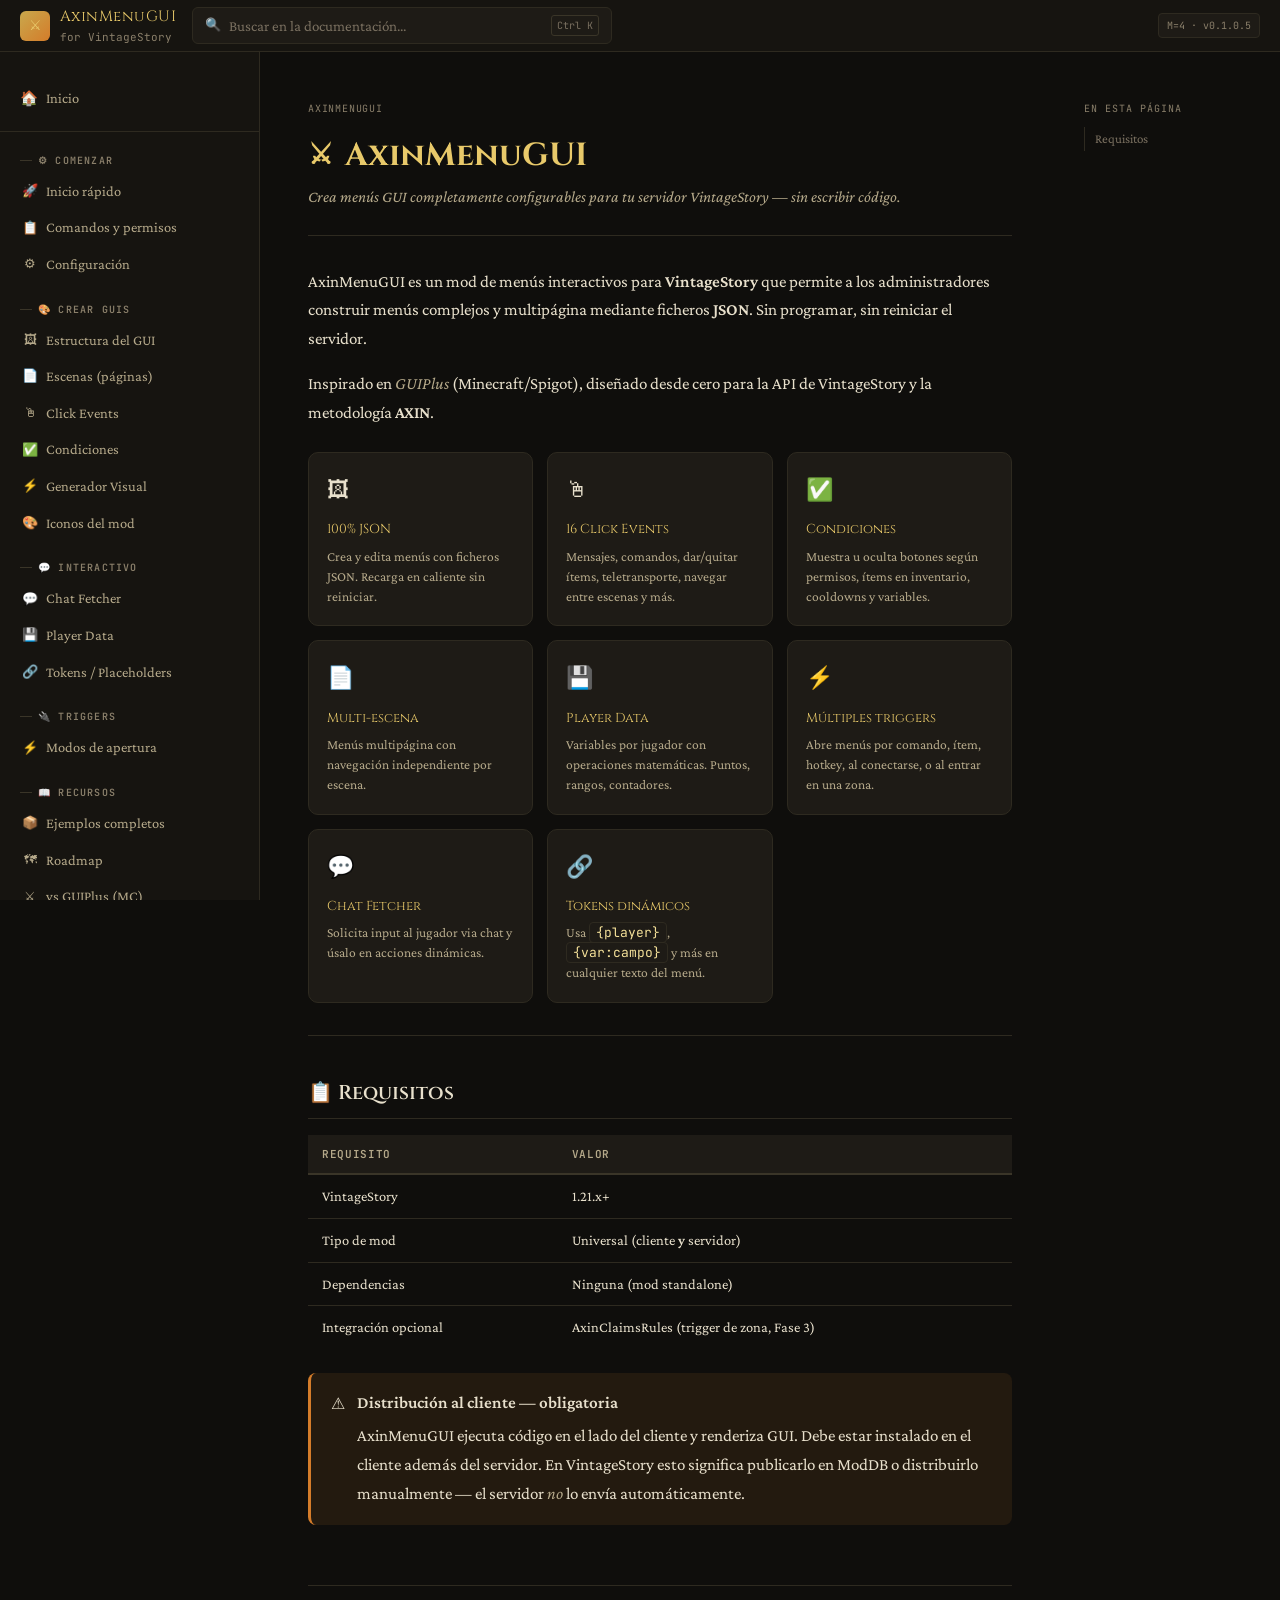
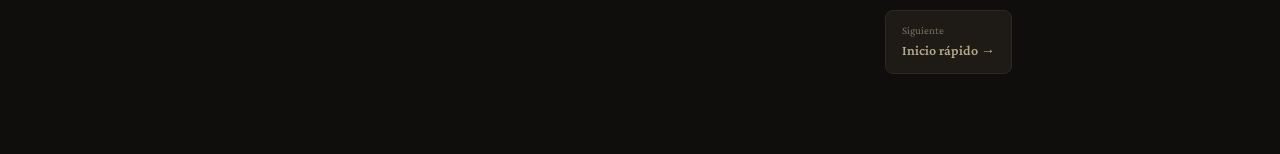
==== index.html @ e6aa51fb "subsanacion web" ====
<!DOCTYPE html>
<html lang="es">
<head>
<meta charset="UTF-8">
<meta name="viewport" content="width=device-width, initial-scale=1.0">
<title>AxinMenuGUI — Documentación v0.2.0</title>
<style>
@import url('https://fonts.googleapis.com/css2?family=JetBrains+Mono:wght@400;600&family=Cinzel:wght@600;700&family=Crimson+Pro:ital,wght@0,300;0,400;0,600;1,300;1,400&display=swap');

:root {
  --bg:        #0f0e0c;
  --bg2:       #161410;
  --bg3:       #1e1b16;
  --bg4:       #252118;
  --border:    #2e2a20;
  --border2:   #3a3528;
  --gold:      #c9a84c;
  --gold2:     #e8c96a;
  --gold3:     #f5e199;
  --amber:     #d47c2a;
  --stone:     #8a7f6a;
  --stone2:    #b5a98a;
  --text:      #e8e0cc;
  --text2:     #b5a98a;
  --text3:     #7a7060;
  --green:     #6aab6a;
  --red:       #c96a6a;
  --blue:      #6a9ec9;
  --purple:    #9a6ac9;
  --sidebar-w: 260px;
  --toc-w:     220px;
  --header-h:  52px;
}

*, *::before, *::after { box-sizing: border-box; margin: 0; padding: 0; }

html { scroll-behavior: smooth; }

body {
  font-family: 'Crimson Pro', Georgia, serif;
  font-size: 17px;
  line-height: 1.7;
  background: var(--bg);
  color: var(--text);
  display: flex;
  flex-direction: column;
  min-height: 100vh;
}

/* ═══════════════════════ HEADER ═══════════════════════ */
#header {
  position: fixed; top: 0; left: 0; right: 0; height: var(--header-h);
  background: var(--bg2);
  border-bottom: 1px solid var(--border);
  display: flex; align-items: center; gap: 16px;
  padding: 0 20px;
  z-index: 100;
}
.logo {
  display: flex; align-items: center; gap: 10px;
  text-decoration: none;
  flex-shrink: 0;
}
.logo-icon {
  width: 30px; height: 30px;
  background: linear-gradient(135deg, var(--gold), var(--amber));
  border-radius: 6px;
  display: flex; align-items: center; justify-content: center;
  font-size: 14px;
}
.logo-text {
  font-family: 'Cinzel', serif;
  font-size: 15px;
  color: var(--gold2);
  letter-spacing: 0.03em;
}
.logo-sub {
  font-size: 11px;
  color: var(--stone);
  font-family: 'JetBrains Mono', monospace;
  margin-top: -2px;
}
.header-search {
  flex: 1; max-width: 420px;
  display: flex; align-items: center; gap: 8px;
  background: var(--bg3);
  border: 1px solid var(--border);
  border-radius: 6px;
  padding: 6px 12px;
  cursor: text;
}
.header-search input {
  background: none; border: none; outline: none;
  color: var(--text2); font-family: 'Crimson Pro', serif; font-size: 15px;
  width: 100%;
}
.header-search input::placeholder { color: var(--text3); }
.search-hint {
  font-family: 'JetBrains Mono', monospace;
  font-size: 10px; color: var(--text3);
  border: 1px solid var(--border2);
  border-radius: 3px; padding: 1px 5px;
  flex-shrink: 0;
}
.header-badge {
  margin-left: auto;
  font-family: 'JetBrains Mono', monospace;
  font-size: 10px; color: var(--stone);
  background: var(--bg3);
  border: 1px solid var(--border);
  border-radius: 4px; padding: 3px 8px;
  flex-shrink: 0;
}

/* ═══════════════════════ LAYOUT ═══════════════════════ */
#layout {
  display: flex;
  margin-top: var(--header-h);
  min-height: calc(100vh - var(--header-h));
}

/* ═══════════════════════ SIDEBAR ═══════════════════════ */
#sidebar {
  width: var(--sidebar-w);
  flex-shrink: 0;
  position: fixed;
  top: var(--header-h); bottom: 0; left: 0;
  overflow-y: auto;
  background: var(--bg2);
  border-right: 1px solid var(--border);
  padding: 20px 0 40px;
  scrollbar-width: thin;
  scrollbar-color: var(--border2) transparent;
}
#sidebar::-webkit-scrollbar { width: 4px; }
#sidebar::-webkit-scrollbar-thumb { background: var(--border2); border-radius: 2px; }

.nav-section {
  margin-bottom: 6px;
}
.nav-section-title {
  font-family: 'JetBrains Mono', monospace;
  font-size: 10px; font-weight: 600;
  color: var(--stone);
  letter-spacing: 0.12em;
  text-transform: uppercase;
  padding: 12px 20px 4px;
  display: flex; align-items: center; gap: 6px;
}
.nav-section-title::before {
  content: '';
  width: 12px; height: 1px;
  background: var(--border2);
}
.nav-link {
  display: flex; align-items: center; gap: 8px;
  padding: 6px 20px;
  color: var(--text2);
  text-decoration: none;
  font-size: 14.5px;
  border-left: 2px solid transparent;
  transition: all 0.15s;
  cursor: pointer;
}
.nav-link:hover { color: var(--text); background: var(--bg3); }
.nav-link.active {
  color: var(--gold2);
  background: rgba(201,168,76,0.08);
  border-left-color: var(--gold);
}
.nav-link .nav-icon { font-size: 13px; flex-shrink: 0; width: 16px; text-align: center; }
.nav-home {
  padding: 8px 20px 14px;
  border-bottom: 1px solid var(--border);
  margin-bottom: 8px;
}
.nav-home a {
  display: flex; align-items: center; gap: 8px;
  color: var(--text2); text-decoration: none;
  font-size: 14.5px;
  padding: 6px 0;
}
.nav-home a:hover { color: var(--gold2); }

/* ═══════════════════════ CONTENT ═══════════════════════ */
#content-wrap {
  margin-left: var(--sidebar-w);
  flex: 1;
  display: flex;
  justify-content: center;
}
#content {
  flex: 1;
  max-width: 820px;
  padding: 48px 48px 80px;
  min-width: 0;
}

/* ── Modo generador: header y TOC ocultos, iframe ocupa todo ── */
body.gen-mode #header { display: none; }
body.gen-mode #toc    { display: none; }
body.gen-mode #layout { margin-top: 0; min-height: 100vh; }
body.gen-mode #sidebar { top: 0; }
body.gen-mode #content-wrap { align-items: stretch; }
body.gen-mode #content { max-width: 100%; padding: 0; display: flex; flex-direction: column; }
body.gen-mode #page-generator { flex: 1; display: flex !important; flex-direction: column; }
body.gen-mode #gen-frame { flex: 1; width: 100%; border: none; display: block; }

/* ═══════════════════════ TOC (right) ═══════════════════════ */
#toc {
  width: var(--toc-w);
  flex-shrink: 0;
  position: sticky;
  top: calc(var(--header-h) + 24px);
  align-self: flex-start;
  padding: 0 0 0 24px;
  margin-top: 48px;
}
.toc-title {
  font-family: 'JetBrains Mono', monospace;
  font-size: 10px; color: var(--stone);
  letter-spacing: 0.1em; text-transform: uppercase;
  margin-bottom: 10px;
}
.toc-item {
  display: block;
  font-size: 13px; color: var(--text3);
  text-decoration: none;
  padding: 3px 0 3px 10px;
  border-left: 1px solid var(--border);
  transition: all 0.15s;
  line-height: 1.4;
}
.toc-item:hover { color: var(--gold2); border-left-color: var(--gold); }
.toc-item.active { color: var(--gold2); border-left-color: var(--gold); }

/* ═══════════════════════ PAGES ═══════════════════════ */
.page { display: none; }
.page.active { display: block; }

/* ═══════════════════════ PAGE ELEMENTS ═══════════════════════ */
.breadcrumb {
  font-family: 'JetBrains Mono', monospace;
  font-size: 10px; color: var(--stone);
  letter-spacing: 0.08em; text-transform: uppercase;
  margin-bottom: 20px;
  display: flex; align-items: center; gap: 6px;
}
.breadcrumb .sep { color: var(--border2); }

h1 {
  font-family: 'Cinzel', serif;
  font-size: 32px; font-weight: 700;
  color: var(--gold2);
  line-height: 1.2;
  margin-bottom: 8px;
  display: flex; align-items: center; gap: 12px;
}
h1 .h1-icon { font-size: 28px; }
.page-subtitle {
  font-style: italic;
  color: var(--stone2);
  font-size: 16px;
  margin-bottom: 32px;
  padding-bottom: 24px;
  border-bottom: 1px solid var(--border);
}

h2 {
  font-family: 'Cinzel', serif;
  font-size: 20px; font-weight: 600;
  color: var(--text);
  margin: 40px 0 16px;
  padding-bottom: 8px;
  border-bottom: 1px solid var(--border);
  display: flex; align-items: center; gap: 8px;
}
h3 {
  font-family: 'Crimson Pro', serif;
  font-size: 17px; font-weight: 600;
  color: var(--text);
  margin: 28px 0 12px;
}
h4 {
  font-family: 'JetBrains Mono', monospace;
  font-size: 13px; font-weight: 600;
  color: var(--gold);
  margin: 20px 0 8px;
  letter-spacing: 0.04em;
}

p { margin-bottom: 16px; color: var(--text); }
p:last-child { margin-bottom: 0; }

a { color: var(--gold2); text-decoration: none; }
a:hover { text-decoration: underline; }

ul, ol { margin: 0 0 16px 20px; }
li { margin-bottom: 4px; }

strong { color: var(--text); font-weight: 600; }
em { color: var(--stone2); }

code {
  font-family: 'JetBrains Mono', monospace;
  font-size: 13px;
  background: var(--bg3);
  border: 1px solid var(--border);
  border-radius: 4px;
  padding: 1px 6px;
  color: var(--gold3);
}

pre {
  background: var(--bg3);
  border: 1px solid var(--border);
  border-radius: 8px;
  padding: 20px;
  overflow-x: auto;
  margin: 16px 0 24px;
  position: relative;
}
pre code {
  background: none; border: none; padding: 0;
  font-size: 13px; color: var(--text2);
  line-height: 1.6;
}
.pre-label {
  position: absolute; top: 8px; right: 12px;
  font-family: 'JetBrains Mono', monospace;
  font-size: 10px; color: var(--text3);
  letter-spacing: 0.08em;
}

/* Syntax highlight classes */
.kw  { color: #c97adb; }
.str { color: #7ac99a; }
.num { color: #c9a84c; }
.cmt { color: var(--stone); font-style: italic; }
.key { color: #7ab5c9; }
.val { color: #c9a06a; }
.fn  { color: #c9c97a; }

/* Callouts */
.callout {
  border-radius: 8px;
  padding: 16px 20px;
  margin: 20px 0;
  display: flex; gap: 12px;
  border-left: 3px solid;
}
.callout-icon { flex-shrink: 0; font-size: 16px; margin-top: 1px; }
.callout-body { flex: 1; }
.callout-body p { margin-bottom: 8px; }
.callout-body p:last-child { margin-bottom: 0; }
.callout-body strong { display: block; margin-bottom: 4px; }

.callout.tip    { background: rgba(106,171,106,0.08); border-color: var(--green); }
.callout.warn   { background: rgba(212,124,42,0.1);  border-color: var(--amber); }
.callout.info   { background: rgba(106,158,201,0.08); border-color: var(--blue); }
.callout.danger { background: rgba(201,106,106,0.08); border-color: var(--red); }

/* Tables */
.table-wrap { overflow-x: auto; margin: 16px 0 24px; }
table {
  width: 100%;
  border-collapse: collapse;
  font-size: 14.5px;
}
th {
  background: var(--bg3);
  color: var(--stone2);
  font-family: 'JetBrains Mono', monospace;
  font-size: 11px; font-weight: 600;
  letter-spacing: 0.06em; text-transform: uppercase;
  padding: 10px 14px;
  text-align: left;
  border-bottom: 2px solid var(--border2);
}
td {
  padding: 9px 14px;
  border-bottom: 1px solid var(--border);
  vertical-align: top;
}
tr:last-child td { border-bottom: none; }
tr:hover td { background: rgba(255,255,255,0.02); }
td code { font-size: 12px; }

/* Badges */
.badge {
  display: inline-block;
  font-family: 'JetBrains Mono', monospace;
  font-size: 10px; font-weight: 600;
  padding: 2px 7px; border-radius: 3px;
  letter-spacing: 0.04em;
}
.badge-v1  { background: rgba(106,171,106,0.15); color: var(--green); border: 1px solid rgba(106,171,106,0.3); }
.badge-v2  { background: rgba(106,158,201,0.15); color: var(--blue);  border: 1px solid rgba(106,158,201,0.3); }
.badge-v3  { background: rgba(154,106,201,0.15); color: var(--purple); border: 1px solid rgba(154,106,201,0.3); }
.badge-wip { background: rgba(212,124,42,0.15);  color: var(--amber); border: 1px solid rgba(212,124,42,0.3); }

/* Feature cards grid */
.feat-grid {
  display: grid;
  grid-template-columns: repeat(auto-fill, minmax(220px, 1fr));
  gap: 14px;
  margin: 24px 0;
}
.feat-card {
  background: var(--bg3);
  border: 1px solid var(--border);
  border-radius: 10px;
  padding: 18px;
  transition: border-color 0.2s, transform 0.2s;
}
.feat-card:hover { border-color: var(--gold); transform: translateY(-2px); }
.feat-card-icon { font-size: 22px; margin-bottom: 10px; }
.feat-card-title {
  font-family: 'Cinzel', serif;
  font-size: 13px; color: var(--gold2);
  margin-bottom: 6px;
}
.feat-card-desc { font-size: 13.5px; color: var(--text2); line-height: 1.5; }

/* Divider */
hr { border: none; border-top: 1px solid var(--border); margin: 32px 0; }

/* Phase timeline */
.phase-list { margin: 0; }
.phase-item {
  display: flex; gap: 16px;
  margin-bottom: 12px;
  padding: 14px 16px;
  background: var(--bg3);
  border: 1px solid var(--border);
  border-radius: 8px;
  align-items: flex-start;
}
.phase-num {
  flex-shrink: 0;
  width: 28px; height: 28px;
  background: linear-gradient(135deg, var(--gold), var(--amber));
  border-radius: 50%;
  display: flex; align-items: center; justify-content: center;
  font-family: 'JetBrains Mono', monospace;
  font-size: 11px; font-weight: 600; color: var(--bg);
}
.phase-body { flex: 1; }
.phase-title { font-weight: 600; color: var(--text); margin-bottom: 3px; }
.phase-desc { font-size: 14px; color: var(--text2); }

/* Slot grid visual */
.slot-grid {
  display: inline-grid;
  gap: 3px;
  background: var(--bg4);
  border: 2px solid var(--border2);
  border-radius: 6px;
  padding: 8px;
  margin: 12px 0;
}
.slot {
  width: 36px; height: 36px;
  background: var(--bg3);
  border: 1px solid var(--border2);
  border-radius: 3px;
  display: flex; align-items: center; justify-content: center;
  font-family: 'JetBrains Mono', monospace;
  font-size: 9px; color: var(--text3);
}
.slot.highlight { background: rgba(201,168,76,0.15); border-color: var(--gold); color: var(--gold2); }

/* Nav arrows at bottom */
.page-nav {
  display: flex; justify-content: space-between; align-items: center;
  margin-top: 60px; padding-top: 24px;
  border-top: 1px solid var(--border);
}
.page-nav-btn {
  display: flex; align-items: center; gap: 8px;
  padding: 10px 16px;
  background: var(--bg3);
  border: 1px solid var(--border);
  border-radius: 8px;
  color: var(--text2);
  text-decoration: none;
  font-size: 14px;
  cursor: pointer;
  transition: all 0.2s;
}
.page-nav-btn:hover { border-color: var(--gold); color: var(--gold2); background: rgba(201,168,76,0.06); }
.page-nav-btn .direction { font-size: 11px; color: var(--text3); display: block; }
.page-nav-btn .label { font-weight: 600; }

/* ═══ RESPONSIVE ═══ */
@media (max-width: 1100px) { #toc { display: none; } }
@media (max-width: 768px) {
  #sidebar { transform: translateX(-100%); transition: transform 0.3s; z-index: 90; }
  #sidebar.open { transform: translateX(0); }
  #content-wrap { margin-left: 0; }
  #content { padding: 32px 20px 60px; }
}
</style>
</head>
<body>

<!-- HEADER -->
<header id="header">
  <a class="logo" href="#" onclick="showPage('home')">
    <div class="logo-icon">⚔</div>
    <div>
      <div class="logo-text">AxinMenuGUI</div>
      <div class="logo-sub">for VintageStory</div>
    </div>
  </a>
  <div class="header-search">
    <span style="color:var(--stone);font-size:13px">🔍</span>
    <input type="text" placeholder="Buscar en la documentación..." id="searchInput" onkeyup="handleSearch(event)">
    <span class="search-hint">Ctrl K</span>
  </div>
  <div class="header-badge">M=4 · v0.1.0.5</div>
</header>

<!-- LAYOUT -->
<div id="layout">

<!-- SIDEBAR -->
<nav id="sidebar">
  <div class="nav-home">
    <a href="#" onclick="showPage('home')"><span>🏠</span> Inicio</a>
  </div>

  <div class="nav-section">
    <div class="nav-section-title">⚙ Comenzar</div>
    <a class="nav-link" onclick="showPage('quickstart')"><span class="nav-icon">🚀</span> Inicio rápido</a>
    <a class="nav-link" onclick="showPage('commands')"><span class="nav-icon">📋</span> Comandos y permisos</a>
    <a class="nav-link" onclick="showPage('config')"><span class="nav-icon">⚙</span> Configuración</a>
  </div>

  <div class="nav-section">
    <div class="nav-section-title">🎨 Crear GUIs</div>
    <a class="nav-link" onclick="showPage('creating')"><span class="nav-icon">🖼</span> Estructura del GUI</a>
    <a class="nav-link" onclick="showPage('scenes')"><span class="nav-icon">📄</span> Escenas (páginas)</a>
    <a class="nav-link" onclick="showPage('clickevents')"><span class="nav-icon">🖱</span> Click Events</a>
    <a class="nav-link" onclick="showPage('conditions')"><span class="nav-icon">✅</span> Condiciones</a>
    <a class="nav-link" onclick="showPage('generator')"><span class="nav-icon">⚡</span> Generador Visual</a>
    <a class="nav-link" onclick="showPage('modicons')"><span class="nav-icon">🎨</span> Iconos del mod</a>
  </div>

  <div class="nav-section">
    <div class="nav-section-title">💬 Interactivo</div>
    <a class="nav-link" onclick="showPage('chatfetcher')"><span class="nav-icon">💬</span> Chat Fetcher</a>
    <a class="nav-link" onclick="showPage('playerdata')"><span class="nav-icon">💾</span> Player Data</a>
    <a class="nav-link" onclick="showPage('tokens')"><span class="nav-icon">🔗</span> Tokens / Placeholders</a>
  </div>

  <div class="nav-section">
    <div class="nav-section-title">🔌 Triggers</div>
    <a class="nav-link" onclick="showPage('triggers')"><span class="nav-icon">⚡</span> Modos de apertura</a>
  </div>

  <div class="nav-section">
    <div class="nav-section-title">📖 Recursos</div>
    <a class="nav-link" onclick="showPage('examples')"><span class="nav-icon">📦</span> Ejemplos completos</a>
    <a class="nav-link" onclick="showPage('roadmap')"><span class="nav-icon">🗺</span> Roadmap</a>
    <a class="nav-link" onclick="showPage('vs-diff')"><span class="nav-icon">⚔</span> vs GUIPlus (MC)</a>
  </div>
</nav>

<!-- CONTENT WRAP -->
<div id="content-wrap">
<main id="content">

<!-- ═══════════════ HOME ═══════════════ -->
<div class="page active" id="page-home">
  <div class="breadcrumb">AxinMenuGUI</div>
  <h1><span class="h1-icon">⚔</span> AxinMenuGUI</h1>
  <p class="page-subtitle">Crea menús GUI completamente configurables para tu servidor VintageStory — sin escribir código.</p>

  <p>AxinMenuGUI es un mod de menús interactivos para <strong>VintageStory</strong> que permite a los administradores construir menús complejos y multipágina mediante ficheros <strong>JSON</strong>. Sin programar, sin reiniciar el servidor.</p>
  <p>Inspirado en <em>GUIPlus</em> (Minecraft/Spigot), diseñado desde cero para la API de VintageStory y la metodología <strong>AXIN</strong>.</p>

  <div class="feat-grid">
    <div class="feat-card">
      <div class="feat-card-icon">🖼</div>
      <div class="feat-card-title">100% JSON</div>
      <div class="feat-card-desc">Crea y edita menús con ficheros JSON. Recarga en caliente sin reiniciar.</div>
    </div>
    <div class="feat-card">
      <div class="feat-card-icon">🖱</div>
      <div class="feat-card-title">16 Click Events</div>
      <div class="feat-card-desc">Mensajes, comandos, dar/quitar ítems, teletransporte, navegar entre escenas y más.</div>
    </div>
    <div class="feat-card">
      <div class="feat-card-icon">✅</div>
      <div class="feat-card-title">Condiciones</div>
      <div class="feat-card-desc">Muestra u oculta botones según permisos, ítems en inventario, cooldowns y variables.</div>
    </div>
    <div class="feat-card">
      <div class="feat-card-icon">📄</div>
      <div class="feat-card-title">Multi-escena</div>
      <div class="feat-card-desc">Menús multipágina con navegación independiente por escena.</div>
    </div>
    <div class="feat-card">
      <div class="feat-card-icon">💾</div>
      <div class="feat-card-title">Player Data</div>
      <div class="feat-card-desc">Variables por jugador con operaciones matemáticas. Puntos, rangos, contadores.</div>
    </div>
    <div class="feat-card">
      <div class="feat-card-icon">⚡</div>
      <div class="feat-card-title">Múltiples triggers</div>
      <div class="feat-card-desc">Abre menús por comando, ítem, hotkey, al conectarse, o al entrar en una zona.</div>
    </div>
    <div class="feat-card">
      <div class="feat-card-icon">💬</div>
      <div class="feat-card-title">Chat Fetcher</div>
      <div class="feat-card-desc">Solicita input al jugador via chat y úsalo en acciones dinámicas.</div>
    </div>
    <div class="feat-card">
      <div class="feat-card-icon">🔗</div>
      <div class="feat-card-title">Tokens dinámicos</div>
      <div class="feat-card-desc">Usa <code>{player}</code>, <code>{var:campo}</code> y más en cualquier texto del menú.</div>
    </div>
  </div>

  <hr>

  <h2>📋 Requisitos</h2>
  <div class="table-wrap">
  <table>
    <tr><th>Requisito</th><th>Valor</th></tr>
    <tr><td>VintageStory</td><td>1.21.x+</td></tr>
    <tr><td>Tipo de mod</td><td>Universal (cliente <strong>y</strong> servidor)</td></tr>
    <tr><td>Dependencias</td><td>Ninguna (mod standalone)</td></tr>
    <tr><td>Integración opcional</td><td>AxinClaimsRules (trigger de zona, Fase 3)</td></tr>
  </table>
  </div>

  <div class="callout warn">
    <span class="callout-icon">⚠</span>
    <div class="callout-body">
      <strong>Distribución al cliente — obligatoria</strong>
      <p>AxinMenuGUI ejecuta código en el lado del cliente y renderiza GUI. Debe estar instalado en el cliente además del servidor. En VintageStory esto significa publicarlo en ModDB o distribuirlo manualmente — el servidor <em>no</em> lo envía automáticamente.</p>
    </div>
  </div>

  <div class="page-nav">
    <div></div>
    <a class="page-nav-btn" onclick="showPage('quickstart')">
      <div><span class="direction">Siguiente</span><span class="label">Inicio rápido →</span></div>
    </a>
  </div>
</div>

<!-- ═══════════════ QUICKSTART ═══════════════ -->
<div class="page" id="page-quickstart">
  <div class="breadcrumb">⚙ COMENZAR <span class="sep">›</span> Inicio rápido</div>
  <h1><span class="h1-icon">🚀</span> Inicio rápido</h1>
  <p class="page-subtitle">Instala AxinMenuGUI y crea tu primer menú en minutos.</p>

  <h2>📥 Instalación</h2>
  <p>Descarga el <code>.zip</code> del mod e instálalo como cualquier mod de VintageStory:</p>
  <ol>
    <li>Copia el fichero <code>AxinMenuGUI_vX.Y.Z.zip</code> en la carpeta <code>Mods/</code> del servidor.</li>
    <li>Reinicia el servidor. El mod generará sus ficheros de configuración.</li>
    <li>Comprueba en los logs: <code>[AxinMenuGUI] Mod cargado. X menús encontrados.</code></li>
  </ol>

  <div class="callout tip">
    <span class="callout-icon">💡</span>
    <div class="callout-body">El mod es <strong>Universal</strong>: también debe estar presente en el cliente. VintageStory lo descargará automáticamente si está publicado en ModDB.</div>
  </div>

  <h2>📂 Ficheros generados</h2>
  <pre><code><span class="cmt"># Estructura de ficheros tras el primer inicio</span>
ModConfig/AxinMenuGUI/
├── menus/                 <span class="cmt"># Un fichero .json por menú</span>
│   └── example.json       <span class="cmt"># Menú de ejemplo generado automáticamente</span>
└── playerdata/            <span class="cmt"># Variables por jugador (se crea al necesitarse)</span>
    └── {uid-sanitizado}.json</code></pre>

  <div class="callout info">
    <span class="callout-icon">ℹ</span>
    <div class="callout-body">No hay fichero <code>Config.json</code> global. Toda la configuración vive en los propios JSON de cada menú dentro de <code>menus/</code>.</div>
  </div>

  <h2>🎯 Tu primer menú</h2>
  <p>Crea un fichero <code>ModConfig/AxinMenuGUI/menus/hola.json</code>:</p>
  <pre><span class="pre-label">hola.json</span><code>{
  <span class="key">"id"</span>: <span class="str">"hola"</span>,
  <span class="key">"title"</span>: <span class="str">"Mi primer menú"</span>,
  <span class="key">"rows"</span>: <span class="num">3</span>,
  <span class="key">"commandAlias"</span>: <span class="str">"hola"</span>,
  <span class="key">"scenes"</span>: {
    <span class="key">"0"</span>: {
      <span class="key">"items"</span>: {
        <span class="key">"1"</span>: {
          <span class="key">"slot"</span>: <span class="num">13</span>,
          <span class="key">"item"</span>: <span class="str">"game:gem-diamond"</span>,
          <span class="key">"name"</span>: <span class="str">"Hola, {player}!"</span>,
          <span class="key">"lore"</span>: [<span class="str">"Haz clic en mí"</span>],
          <span class="key">"clickEvents"</span>: {
            <span class="key">"saludo"</span>: {
              <span class="key">"type"</span>: <span class="str">"message"</span>,
              <span class="key">"message"</span>: <span class="str">"¡Bienvenido, {player}!"</span>
            }
          }
        }
      }
    }
  }
}</code></pre>

  <p>Recarga sin reiniciar:</p>
  <pre><code><span class="fn">/amenu reload</span></code></pre>
  <p>Abre el menú:</p>
  <pre><code><span class="fn">/hola</span>   <span class="cmt"># alias directo</span>
<span class="fn">/amenu open hola</span>   <span class="cmt"># comando estándar</span></code></pre>

  <div class="page-nav">
    <a class="page-nav-btn" onclick="showPage('home')"><div><span class="direction">Anterior</span><span class="label">← Inicio</span></div></a>
    <a class="page-nav-btn" onclick="showPage('commands')"><div><span class="direction">Siguiente</span><span class="label">Comandos y permisos →</span></div></a>
  </div>
</div>

<!-- ═══════════════ COMMANDS ═══════════════ -->
<div class="page" id="page-commands">
  <div class="breadcrumb">⚙ COMENZAR <span class="sep">›</span> Comandos y permisos</div>
  <h1><span class="h1-icon">📋</span> Comandos y permisos</h1>
  <p class="page-subtitle">Todos los comandos disponibles y sus nodos de permiso.</p>

  <h2>📋 Comandos</h2>
  <p>El comando base es <code>/amenu</code>. Cada menú puede definir un alias propio con el campo <code>"commandAlias"</code> en su JSON.</p>
  <div class="table-wrap">
  <table>
    <tr><th>Comando</th><th>Descripción</th><th>Permiso</th></tr>
    <tr><td><code>/amenu open &lt;id&gt;</code></td><td>Abre un menú para el propio jugador</td><td>—</td></tr>
    <tr><td><code>/amenu open &lt;id&gt; &lt;jugador&gt;</code></td><td>Abre un menú para otro jugador</td><td><code>controlserver</code></td></tr>
    <tr><td><code>/amenu reload</code></td><td>Recarga todos los JSONs sin reiniciar</td><td><code>controlserver</code></td></tr>
    <tr><td><code>/amenu list</code></td><td>Lista todos los menús cargados</td><td><code>controlserver</code></td></tr>
    <tr><td><code>/amenu info &lt;id&gt;</code></td><td>Muestra detalles de un menú</td><td><code>controlserver</code></td></tr>
    <tr><td><code>/&lt;alias&gt;</code></td><td>Atajo directo (definido por menú con <code>commandAlias</code>)</td><td>Permiso del menú</td></tr>
    <tr><td><code>/&lt;alias&gt; &lt;jugador&gt;</code></td><td>Abre el menú para otro jugador (según <code>commandAliasTarget</code>)</td><td><code>controlserver</code></td></tr>
  </table>
  </div>

  <h2>🔑 Permisos</h2>
  <div class="callout info">
    <span class="callout-icon">ℹ</span>
    <div class="callout-body">VintageStory no tiene un gestor de permisos externo como LuckPerms. Los privilegios se asignan por rol en el <code>serverconfig.json</code> del servidor. El campo <code>"permission"</code> de un menú comprueba si el jugador tiene ese privilegio via la API nativa <code>player.HasPrivilege()</code>.</div>
  </div>
  <div class="table-wrap">
  <table>
    <tr><th>Permiso</th><th>Descripción</th></tr>
    <tr><td><code>controlserver</code></td><td>Privilegio nativo VS requerido para reload, list, info, y abrir menús para otros jugadores</td></tr>
    <tr><td><em>(por menú)</em></td><td>Permiso definido en el campo <code>"permission"</code> del JSON del menú. Cualquier string de privilegio VS válido — el admin lo asigna al rol en serverconfig.</td></tr>
  </table>
  </div>

  <h2>🔐 Permisos por menú</h2>
  <p>Cada menú puede requerir un privilegio específico. El jugador que no lo tenga no podrá abrir el menú:</p>
  <pre><span class="pre-label">vipshop.json</span><code>{
  <span class="key">"id"</span>: <span class="str">"vipshop"</span>,
  <span class="key">"title"</span>: <span class="str">"Tienda VIP"</span>,
  <span class="key">"permission"</span>: <span class="str">"axinmenu.vip"</span>,
  ...
}</code></pre>
  <p>Para que funcione, el rol correspondiente en tu <code>serverconfig.json</code> debe incluir <code>"axinmenu.vip"</code> en su lista de <code>Privileges</code>.</p>

  <div class="page-nav">
    <a class="page-nav-btn" onclick="showPage('quickstart')"><div><span class="direction">Anterior</span><span class="label">← Inicio rápido</span></div></a>
    <a class="page-nav-btn" onclick="showPage('config')"><div><span class="direction">Siguiente</span><span class="label">Configuración →</span></div></a>
  </div>
</div>

<!-- ═══════════════ CONFIG ═══════════════ -->
<div class="page" id="page-config">
  <div class="breadcrumb">⚙ COMENZAR <span class="sep">›</span> Configuración</div>
  <h1><span class="h1-icon">⚙</span> Configuración</h1>
  <p class="page-subtitle">AxinMenuGUI no tiene fichero de configuración global. Todo se configura por menú.</p>

  <div class="callout info">
    <span class="callout-icon">ℹ</span>
    <div class="callout-body">
      <strong>Sin Config.json global</strong>
      <p>A diferencia de otros sistemas de menús, AxinMenuGUI no usa un fichero de configuración central. Cada menú es autónomo y se configura completamente dentro de su propio <code>.json</code> en <code>ModConfig/AxinMenuGUI/menus/</code>.</p>
    </div>
  </div>

  <h2>📂 Dónde va cada cosa</h2>
  <div class="table-wrap">
  <table>
    <tr><th>Elemento</th><th>Ubicación</th></tr>
    <tr><td>Definición de menús</td><td><code>ModConfig/AxinMenuGUI/menus/*.json</code></td></tr>
    <tr><td>Variables por jugador</td><td><code>ModConfig/AxinMenuGUI/playerdata/{uid}.json</code> (auto-gestionado)</td></tr>
    <tr><td>Alias del comando</td><td>Campo <code>"commandAlias"</code> dentro del JSON de cada menú</td></tr>
    <tr><td>Permiso de acceso</td><td>Campo <code>"permission"</code> dentro del JSON de cada menú</td></tr>
    <tr><td>Triggers de apertura</td><td>Campo <code>"openTriggers"</code> dentro del JSON de cada menú</td></tr>
  </table>
  </div>

  <h2>🔄 Recarga en caliente</h2>
  <p>Puedes editar cualquier fichero JSON y recargar sin reiniciar el servidor:</p>
  <pre><code><span class="fn">/amenu reload</span>   <span class="cmt">// Recarga todos los menús desde disco</span></code></pre>
  <p>Los cambios son inmediatos. No se necesita reiniciar ni desconectar a los jugadores.</p>

  <h2>📝 Formato de nombres de fichero</h2>
  <p>Los ficheros de menú pueden llamarse con cualquier nombre. El ID del menú se define <em>dentro</em> del JSON con el campo <code>"id"</code>, que es el que se usa en los comandos:</p>
  <pre><code><span class="cmt">// Fichero: ModConfig/AxinMenuGUI/menus/mi-fichero.json</span>
{
  <span class="key">"id"</span>: <span class="str">"mainmenu"</span>,   <span class="cmt">// Este es el ID que usa /amenu open mainmenu</span>
  ...
}</code></pre>

  <div class="page-nav">
    <a class="page-nav-btn" onclick="showPage('commands')"><div><span class="direction">Anterior</span><span class="label">← Comandos y permisos</span></div></a>
    <a class="page-nav-btn" onclick="showPage('creating')"><div><span class="direction">Siguiente</span><span class="label">Estructura del GUI →</span></div></a>
  </div>
</div>

<!-- ═══════════════ CREATING ═══════════════ -->
<div class="page" id="page-creating">
  <div class="breadcrumb">🎨 CREAR GUIs <span class="sep">›</span> Estructura del GUI</div>
  <h1><span class="h1-icon">🖼</span> Estructura del GUI</h1>
  <p class="page-subtitle">Define menús personalizados mediante ficheros JSON.</p>

  <p>Cada menú es un fichero <code>.json</code> en <code>ModConfig/AxinMenuGUI/menus/</code>. El nombre del fichero es libre; el ID del menú se define dentro.</p>

  <h2>📐 Estructura completa</h2>
  <p>Esta es la estructura real generada por el mod. Los campos vacíos (<code>""</code>, <code>[]</code>, <code>{}</code>) son opcionales — solo incluye los que necesites.</p>
  <pre><span class="pre-label">ejemplo.json</span><code>{
  <span class="key">"id"</span>: <span class="str">"ejemplo"</span>,              <span class="cmt">// ID único del menú (requerido)</span>
  <span class="key">"title"</span>: <span class="str">"Menú de Ejemplo"</span>,   <span class="cmt">// Título mostrado al jugador</span>
  <span class="key">"rows"</span>: <span class="num">3</span>,                  <span class="cmt">// Filas del grid (define el tamaño de la ventana)</span>
  <span class="key">"commandAlias"</span>: <span class="str">"ejemplo"</span>,  <span class="cmt">// /ejemplo → abre este menú</span>
  <span class="key">"commandAliasTarget"</span>: <span class="str">"OPTIONAL"</span>, <span class="cmt">// OPTIONAL | REQUIRED | DISABLED</span>
  <span class="key">"permission"</span>: <span class="str">""</span>,           <span class="cmt">// Permiso requerido (vacío = todos)</span>
  <span class="key">"openTriggers"</span>: [],         <span class="cmt">// Triggers adicionales (ver Triggers)</span>
  <span class="key">"scenes"</span>: {
    <span class="key">"0"</span>: {                     <span class="cmt">// Primera escena/página (índice 0)</span>
      <span class="key">"delay"</span>: <span class="num">0</span>,             <span class="cmt">// Reservado (presente en modelo, no funcional aún)</span>
      <span class="key">"items"</span>: {
        <span class="key">"bienvenida"</span>: {       <span class="cmt">// ID del ítem (único dentro de la escena)</span>
          <span class="key">"slot"</span>: <span class="num">13</span>,          <span class="cmt">// Posición en el grid (0-indexed)</span>
          <span class="key">"item"</span>: <span class="str">"game:gem-diamond"</span>,
          <span class="key">"amount"</span>: <span class="num">1</span>,
          <span class="key">"name"</span>: <span class="str">"Hola, {player}!"</span>,
          <span class="key">"lore"</span>: [<span class="str">"Línea 1"</span>, <span class="str">"Línea 2"</span>],
          <span class="key">"clickEvents"</span>: {
            <span class="key">"saludo"</span>: {
              <span class="key">"type"</span>: <span class="str">"message"</span>,
              <span class="key">"clickType"</span>: <span class="str">"ANY"</span>,    <span class="cmt">// LEFT | RIGHT | ANY</span>
              <span class="key">"delay"</span>: <span class="num">0</span>,            <span class="cmt">// ms antes de ejecutar</span>
              <span class="key">"message"</span>: <span class="str">"¡Bienvenido, {player}!"</span>,
              <span class="key">"commands"</span>: [],        <span class="cmt">// para consoleCommand / playerCommand</span>
              <span class="key">"item"</span>: <span class="str">""</span>,            <span class="cmt">// para giveItem / takeItem</span>
              <span class="key">"amount"</span>: <span class="num">1</span>,           <span class="cmt">// para giveItem / takeItem</span>
              <span class="key">"location"</span>: <span class="str">""</span>,        <span class="cmt">// para teleport: "x,y,z"</span>
              <span class="key">"guiId"</span>: <span class="str">""</span>            <span class="cmt">// para openGui: id del menú destino</span>
            }
          },
          <span class="key">"conditions"</span>: {},       <span class="cmt">// vacío = sin condiciones</span>
          <span class="key">"conditionFailMessage"</span>: <span class="str">""</span>
        }
      }
    }
  }
}</code></pre>

  <h2>🏷 Propiedades del menú</h2>
  <div class="table-wrap">
  <table>
    <tr><th>Campo</th><th>Tipo</th><th>Descripción</th></tr>
    <tr><td><code>id</code></td><td>string</td><td>Identificador único del menú. Se usa en comandos y en <code>openGui</code>. (requerido)</td></tr>
    <tr><td><code>title</code></td><td>string</td><td>Título visible en la ventana del GUI</td></tr>
    <tr><td><code>rows</code></td><td>int</td><td>Número de filas del grid (columnas fijas = 9)</td></tr>
    <tr><td><code>commandAlias</code></td><td>string</td><td>Alias de comando directo: <code>/alias</code> abre este menú</td></tr>
    <tr><td><code>commandAliasTarget</code></td><td>string</td><td><code>OPTIONAL</code> = acepta jugador opcional · <code>REQUIRED</code> = requiere jugador · <code>DISABLED</code> = sin argumento</td></tr>
    <tr><td><code>permission</code></td><td>string</td><td>Privilegio VS requerido para abrir el menú. Vacío = acceso libre.</td></tr>
    <tr><td><code>openTriggers</code></td><td>array</td><td>Triggers adicionales de apertura (ver Triggers). Vacío = solo por comando.</td></tr>
    <tr><td><code>scenes</code></td><td>map</td><td>Escenas del menú, indexadas por número (<code>"0"</code>, <code>"1"</code>…). Requerido.</td></tr>
  </table>
  </div>

  <h2>🏷 Propiedades del ítem</h2>
  <div class="table-wrap">
  <table>
    <tr><th>Campo</th><th>Tipo</th><th>Descripción</th></tr>
    <tr><td><code>slot</code></td><td>int</td><td>Posición en el grid (0 = arriba-izquierda)</td></tr>
    <tr><td><code>item</code></td><td>string</td><td>Código de ítem VS: <code>game:gem-diamond</code>, <code>game:stone</code>…</td></tr>
    <tr><td><code>amount</code></td><td>int</td><td>Cantidad (default: 1)</td></tr>
    <tr><td><code>name</code></td><td>string</td><td>Nombre mostrado. Admite tokens <code>{player}</code> etc.</td></tr>
    <tr><td><code>lore</code></td><td>string[]</td><td>Líneas de descripción bajo el nombre</td></tr>
    <tr><td><code>clickEvents</code></td><td>map</td><td>Acciones al hacer clic (ver Click Events)</td></tr>
    <tr><td><code>conditions</code></td><td>map</td><td>Condiciones de acceso (ver Condiciones)</td></tr>
    <tr><td><code>hideOnFail</code></td><td>bool</td><td><code>true</code> = ítem invisible si condición falla · <code>false</code> (default) = visible pero clic bloqueado</td></tr>
    <tr><td><code>conditionFailMessage</code></td><td>string</td><td>Mensaje al jugador si una condición falla (solo si <code>hideOnFail: false</code>)</td></tr>
  </table>
  </div>

  <h2>🔢 Numeración de slots</h2>
  <p>Los slots se numeran de izquierda a derecha, de arriba a abajo, empezando en 0. El número de columnas es siempre <strong>9</strong>. El número de filas lo defines con el campo <code>"rows"</code> del menú (por defecto 3).</p>
  <p><strong>Grid 3 filas × 9 columnas (27 slots):</strong></p>
  <div class="slot-grid" style="grid-template-columns:repeat(9,1fr)">
    <div class="slot">0</div><div class="slot">1</div><div class="slot">2</div><div class="slot">3</div><div class="slot highlight">4</div><div class="slot">5</div><div class="slot">6</div><div class="slot">7</div><div class="slot">8</div>
    <div class="slot">9</div><div class="slot">10</div><div class="slot">11</div><div class="slot">12</div><div class="slot highlight">13</div><div class="slot">14</div><div class="slot">15</div><div class="slot">16</div><div class="slot">17</div>
    <div class="slot">18</div><div class="slot">19</div><div class="slot">20</div><div class="slot">21</div><div class="slot highlight">22</div><div class="slot">23</div><div class="slot">24</div><div class="slot">25</div><div class="slot">26</div>
  </div>
  <p style="font-size:13px;color:var(--stone2)">Slots destacados = columna central (slot 4, 13, 22). Útil para ítems centrados en menús de 1 o 3 filas.</p>
  <div class="callout info">
    <span class="callout-icon">ℹ</span>
    <div class="callout-body">El GUI de VS no es un inventario de cofre como en Minecraft. Es un <code>GuiDialog</code> renderizado con píxeles fijos. Los slots son posiciones lógicas dentro de un grid de 9 columnas — el mod calcula las coordenadas de pantalla automáticamente.</div>
  </div>

  <div class="page-nav">
    <a class="page-nav-btn" onclick="showPage('config')"><div><span class="direction">Anterior</span><span class="label">← Configuración</span></div></a>
    <a class="page-nav-btn" onclick="showPage('scenes')"><div><span class="direction">Siguiente</span><span class="label">Escenas →</span></div></a>
  </div>
</div>

<!-- ═══════════════ SCENES ═══════════════ -->
<div class="page" id="page-scenes">
  <div class="breadcrumb">🎨 CREAR GUIs <span class="sep">›</span> Escenas (páginas)</div>
  <h1><span class="h1-icon">📄</span> Escenas</h1>
  <p class="page-subtitle">Crea menús multipágina con layouts independientes por escena.</p>

  <p>Las <strong>escenas</strong> permiten tener múltiples páginas dentro de un mismo menú. Cada escena tiene su propio layout de ítems y puede navegarse con click events. Los índices empiezan en <code>0</code>.</p>

  <h2>📐 Estructura de escenas</h2>
  <pre><span class="pre-label">shop.json (2 páginas)</span><code>{
  <span class="key">"id"</span>: <span class="str">"shop"</span>,
  <span class="key">"title"</span>: <span class="str">"Tienda — Página {scene}"</span>,
  <span class="key">"rows"</span>: <span class="num">3</span>,
  <span class="key">"scenes"</span>: {

    <span class="key">"0"</span>: {                          <span class="cmt">// Página 1 (slots 0-26 en grid 3×9)</span>
      <span class="key">"items"</span>: {
        <span class="key">"next"</span>: {
          <span class="key">"slot"</span>: <span class="num">26</span>,              <span class="cmt">// última celda de la fila 3</span>
          <span class="key">"item"</span>: <span class="str">"game:arrow-flint"</span>,
          <span class="key">"name"</span>: <span class="str">"Siguiente >"</span>,
          <span class="key">"clickEvents"</span>: {
            <span class="key">"nav"</span>: { <span class="key">"type"</span>: <span class="str">"nextScene"</span> }
          }
        }
      }
    },

    <span class="key">"1"</span>: {                          <span class="cmt">// Página 2</span>
      <span class="key">"items"</span>: {
        <span class="key">"prev"</span>: {
          <span class="key">"slot"</span>: <span class="num">18</span>,              <span class="cmt">// primera celda de la fila 3</span>
          <span class="key">"item"</span>: <span class="str">"game:arrow-flint"</span>,
          <span class="key">"name"</span>: <span class="str">"< Anterior"</span>,
          <span class="key">"clickEvents"</span>: {
            <span class="key">"nav"</span>: { <span class="key">"type"</span>: <span class="str">"previousScene"</span> }
          }
        }
      }
    }
  }
}</code></pre>

  <h2>🏷 Propiedades de escena</h2>
  <div class="table-wrap">
  <table>
    <tr><th>Campo</th><th>Tipo</th><th>Descripción</th></tr>
    <tr><td><code>delay</code></td><td>int (ms)</td><td>Reservado — presente en el modelo. Funcionalidad planificada para fases futuras.</td></tr>
    <tr><td><code>items</code></td><td>map</td><td>Ítems de esta escena (requerido)</td></tr>
  </table>
  </div>
  <div class="callout info">
    <span class="callout-icon">ℹ</span>
    <div class="callout-body">Las escenas son páginas independientes del menú. La navegación entre ellas se hace con los click events <code>nextScene</code>, <code>previousScene</code>, <code>openGui</code> y <code>back</code>.</div>
  </div>

  <h2>🧭 Click Events de navegación</h2>
  <div class="table-wrap">
  <table>
    <tr><th>type</th><th>Descripción</th></tr>
    <tr><td><code>nextScene</code></td><td>Avanza a la siguiente escena</td></tr>
    <tr><td><code>previousScene</code></td><td>Retrocede a la escena anterior</td></tr>
    <tr><td><code>openGui</code></td><td>Abre otro menú diferente</td></tr>
    <tr><td><code>back</code></td><td>Reabre el último menú visto</td></tr>
    <tr><td><code>closeGui</code></td><td>Cierra el menú</td></tr>
  </table>
  </div>

  <div class="page-nav">
    <a class="page-nav-btn" onclick="showPage('creating')"><div><span class="direction">Anterior</span><span class="label">← Estructura del GUI</span></div></a>
    <a class="page-nav-btn" onclick="showPage('clickevents')"><div><span class="direction">Siguiente</span><span class="label">Click Events →</span></div></a>
  </div>
</div>

<!-- ═══════════════ CLICK EVENTS ═══════════════ -->
<div class="page" id="page-clickevents">
  <div class="breadcrumb">🎨 CREAR GUIs <span class="sep">›</span> Click Events</div>
  <h1><span class="h1-icon">🖱</span> Click Events</h1>
  <p class="page-subtitle">Acciones que se ejecutan cuando un jugador hace clic en un ítem del menú.</p>

  <p>Un ítem puede tener múltiples click events que se ejecutan en secuencia. Se definen en el map <code>clickEvents</code> del ítem, con una clave única por evento.</p>

  <div class="callout info">
    <span class="callout-icon">ℹ</span>
    <div class="callout-body">El mod serializa todos los campos del modelo en cada click event, aunque estén vacíos. En los ejemplos de esta página solo se muestran los campos relevantes para cada tipo — omitir el resto es perfectamente válido.</div>
  </div>

  <h2>📋 Referencia rápida</h2>
  <div class="table-wrap">
  <table>
    <tr><th>type</th><th>Descripción</th><th>Fase</th></tr>
    <tr><td><code>message</code></td><td>Envía mensaje de chat al jugador</td><td><span class="badge badge-v1">v1</span></td></tr>
    <tr><td><code>consoleCommand</code></td><td>Ejecuta comando como servidor (sin restricciones de permiso)</td><td><span class="badge badge-v1">v1</span></td></tr>
    <tr><td><code>playerCommand</code></td><td>Ejecuta comando como el jugador (con sus permisos)</td><td><span class="badge badge-v1">v1</span></td></tr>
    <tr><td><code>closeGui</code></td><td>Cierra el menú</td><td><span class="badge badge-v1">v1</span></td></tr>
    <tr><td><code>openGui</code></td><td>Abre otro menú</td><td><span class="badge badge-v1">v1</span></td></tr>
    <tr><td><code>nextScene</code></td><td>Va a la siguiente escena</td><td><span class="badge badge-v1">v1</span></td></tr>
    <tr><td><code>previousScene</code></td><td>Va a la escena anterior</td><td><span class="badge badge-v1">v1</span></td></tr>
    <tr><td><code>back</code></td><td>Reabre el menú anterior</td><td><span class="badge badge-v1">v1</span></td></tr>
    <tr><td><code>buyItem</code></td><td>Intercambio de compra: el jugador paga ítems y recibe ítems</td><td><span class="badge badge-v2">v2</span></td></tr>
    <tr><td><code>sellItem</code></td><td>Intercambio de venta: el jugador entrega ítems y recibe ítems</td><td><span class="badge badge-v2">v2</span></td></tr>
    <tr><td><code>teleport</code></td><td>Teletransporta al jugador</td><td><span class="badge badge-v2">v2</span></td></tr>
    <tr><td><code>savePlayerData</code></td><td>Guarda/modifica variable del jugador</td><td><span class="badge badge-v2">v2</span></td></tr>
    <tr><td><code>title</code></td><td>Muestra título en pantalla</td><td><span class="badge badge-v2">v2</span></td></tr>
    <tr><td><code>sound</code></td><td>Reproduce sonido</td><td><span class="badge badge-v2">v2</span></td></tr>
    <tr><td><code>chatFetcher</code></td><td>Solicita input al jugador via chat</td><td><span class="badge badge-v3">v3</span></td></tr>
    <tr><td><code>playerPicker</code></td><td>Selector de jugador + acción</td><td><span class="badge badge-v3">v3</span></td></tr>
  </table>
  </div>

  <h2>⚙ Propiedades del modelo</h2>
  <p>Estos son todos los campos que el mod serializa en un click event. En la práctica solo necesitas <code>type</code> y los campos relevantes a ese tipo — el resto puede omitirse o dejarse vacío.</p>
  <div class="table-wrap">
  <table>
    <tr><th>Campo</th><th>Tipo</th><th>Default</th><th>Usado por</th></tr>
    <tr><td><code>type</code></td><td>string</td><td>—</td><td>Todos (requerido)</td></tr>
    <tr><td><code>clickType</code></td><td>string</td><td><code>ANY</code></td><td>Todos — <code>LEFT</code>, <code>RIGHT</code>, <code>ANY</code></td></tr>
    <tr><td><code>delay</code></td><td>int (ms)</td><td><code>0</code></td><td>Todos — delay antes de ejecutar</td></tr>
    <tr><td><code>message</code></td><td>string</td><td><code>""</code></td><td><code>message</code></td></tr>
    <tr><td><code>commands</code></td><td>string[]</td><td><code>[]</code></td><td><code>consoleCommand</code>, <code>playerCommand</code></td></tr>
    <tr><td><code>cost</code></td><td>ItemStack[]</td><td><code>[]</code></td><td><code>buyItem</code>, <code>sellItem</code> — ítems que el jugador debe pagar</td></tr>
    <tr><td><code>give</code></td><td>ItemStack[]</td><td><code>[]</code></td><td><code>buyItem</code>, <code>sellItem</code> — ítems que el jugador recibe</td></tr>
    <tr><td><code>consume</code></td><td>bool</td><td><code>true</code></td><td><code>buyItem</code>, <code>sellItem</code> — si los ítems de <code>cost</code> se consumen del inventario</td></tr>
    <tr><td><code>location</code></td><td>string</td><td><code>""</code></td><td><code>teleport</code> — formato <code>"x,y,z"</code></td></tr>
    <tr><td><code>guiId</code></td><td>string</td><td><code>""</code></td><td><code>openGui</code> — id del menú destino</td></tr>
  </table>
  </div>

  <h2>🖱 Tipos de eventos detallados</h2>

  <h3>message — Enviar mensaje</h3>
  <pre><code>{
  <span class="key">"type"</span>: <span class="str">"message"</span>,
  <span class="key">"message"</span>: <span class="str">"Hola, {player}! Bienvenido."</span>
}</code></pre>

  <h3>consoleCommand — Comando de consola</h3>
  <p>Ejecuta uno o varios comandos como si los escribiera la consola del servidor (sin restricciones de permiso del jugador). El token <code>{player}</code> se expande al nombre del jugador.</p>
  <pre><code>{
  <span class="key">"type"</span>: <span class="str">"consoleCommand"</span>,
  <span class="key">"commands"</span>: [
    <span class="str">"/tp {player} 512000 150 512000"</span>,
    <span class="str">"/player {player} gamemode creative"</span>
  ]
}</code></pre>

  <h3>buyItem — Comprar (intercambio)</h3>
  <p>El jugador paga los ítems de <code>cost</code> y recibe los de <code>give</code>. El mod verifica que tenga suficiente stock antes de ejecutar — si no, muestra el <code>conditionFailMessage</code> del ítem sin hacer nada. Con <code>"consume": false</code> se verifica el stock pero no se consumen los ítems.</p>
  <pre><code>{
  <span class="key">"type"</span>: <span class="str">"buyItem"</span>,
  <span class="key">"consume"</span>: <span class="kw">true</span>,
  <span class="key">"cost"</span>: [
    { <span class="key">"item"</span>: <span class="str">"game:ingot-iron"</span>, <span class="key">"amount"</span>: <span class="num">5</span> },
    { <span class="key">"item"</span>: <span class="str">"game:stick"</span>,      <span class="key">"amount"</span>: <span class="num">2</span> }
  ],
  <span class="key">"give"</span>: [
    { <span class="key">"item"</span>: <span class="str">"game:sword-iron"</span>, <span class="key">"amount"</span>: <span class="num">1</span> }
  ]
}</code></pre>

  <h3>sellItem — Vender (intercambio inverso)</h3>
  <p>Semánticamente el inverso de <code>buyItem</code>: el jugador entrega los ítems de <code>cost</code> y recibe los de <code>give</code>. La lógica interna es idéntica — la diferencia es conceptual para que el JSON sea más legible.</p>
  <pre><code>{
  <span class="key">"type"</span>: <span class="str">"sellItem"</span>,
  <span class="key">"consume"</span>: <span class="kw">true</span>,
  <span class="key">"conditionFailMessage"</span>: <span class="str">"No tienes suficiente piedra."</span>,
  <span class="key">"cost"</span>: [
    { <span class="key">"item"</span>: <span class="str">"game:stone"</span>, <span class="key">"amount"</span>: <span class="num">10</span> }
  ],
  <span class="key">"give"</span>: [
    { <span class="key">"item"</span>: <span class="str">"game:ingot-iron"</span>, <span class="key">"amount"</span>: <span class="num">1</span> }
  ]
}</code></pre>
  <div class="callout info">
    <span class="callout-icon">ℹ</span>
    <div class="callout-body">
      <strong>ItemStack — formato de ítem en cost/give</strong>
      <p>Cada entrada es un objeto con <code>"item"</code> (código VS) y <code>"amount"</code> (cantidad). Puedes incluir tantos como necesites en cada lista.</p>
    </div>
  </div>}</code></pre>

  <h3>teleport — Teletransportar</h3>
  <p>Las coordenadas en VintageStory son absolutas. El centro del mapa por defecto está cerca de <code>512000, Y, 512000</code>.</p>
  <pre><code>{
  <span class="key">"type"</span>: <span class="str">"teleport"</span>,
  <span class="key">"location"</span>: <span class="str">"512000,150,512000"</span>   <span class="cmt">// x,y,z absolutos en el mapa VS</span>
}</code></pre>
  <div class="callout warn">
    <span class="callout-icon">⚠</span>
    <div class="callout-body">A diferencia de Minecraft, las coordenadas en VS no son relativas al origen del mundo. El "spawn" de tu servidor tendrá coordenadas específicas que puedes ver con <code>/debug pos</code> en el chat del juego.</div>
  </div>

  <h3>savePlayerData — Guardar variable</h3>
  <pre><code>{
  <span class="key">"type"</span>: <span class="str">"savePlayerData"</span>,
  <span class="key">"saveFormat"</span>: <span class="str">"puntos:{var:puntos}+10"</span>
}

<span class="cmt">// Operadores: + - * /</span>
<span class="cmt">// "puntos:{var:puntos}+10"  → suma 10 a puntos actuales</span>
<span class="cmt">// "rango:vip"               → asigna string estático</span></code></pre>

  <h2>🔗 Combinar múltiples eventos</h2>
  <p>Puedes combinar varios click events en un mismo clic. Se ejecutan en secuencia. Ejemplo: comprar un ítem, mostrar mensaje y cerrar el menú.</p>
  <pre><code><span class="key">"clickEvents"</span>: {
  <span class="key">"compra"</span>: {
    <span class="key">"type"</span>: <span class="str">"buyItem"</span>,
    <span class="key">"consume"</span>: <span class="kw">true</span>,
    <span class="key">"cost"</span>: [{ <span class="key">"item"</span>: <span class="str">"game:quartz"</span>, <span class="key">"amount"</span>: <span class="num">5</span> }],
    <span class="key">"give"</span>: [{ <span class="key">"item"</span>: <span class="str">"game:sword-copper"</span>, <span class="key">"amount"</span>: <span class="num">1</span> }]
  },
  <span class="key">"mensaje"</span>: {
    <span class="key">"type"</span>: <span class="str">"message"</span>,
    <span class="key">"message"</span>: <span class="str">"¡Compra realizada, {player}!"</span>
  },
  <span class="key">"cerrar"</span>: {
    <span class="key">"type"</span>: <span class="str">"closeGui"</span>
  }
}</code></pre>

  <div class="callout tip">
    <span class="callout-icon">💡</span>
    <div class="callout-body">Los click events se ejecutan en el orden en que aparecen en el JSON. Usa claves descriptivas para que el fichero sea legible.</div>
  </div>

  <div class="page-nav">
    <a class="page-nav-btn" onclick="showPage('scenes')"><div><span class="direction">Anterior</span><span class="label">← Escenas</span></div></a>
    <a class="page-nav-btn" onclick="showPage('conditions')"><div><span class="direction">Siguiente</span><span class="label">Condiciones →</span></div></a>
  </div>
</div>

<!-- ═══════════════ CONDITIONS ═══════════════ -->
<div class="page" id="page-conditions">
  <div class="breadcrumb">🎨 CREAR GUIs <span class="sep">›</span> Condiciones</div>
  <h1><span class="h1-icon">✅</span> Condiciones</h1>
  <p class="page-subtitle">Controla la visibilidad de ítems y la ejecución de click events.</p>

  <p>Las condiciones determinan si un ítem se muestra al jugador y si sus click events pueden ejecutarse. El comportamiento por defecto cuando falla es mostrar el ítem pero bloquear el clic con <code>conditionFailMessage</code>. Con <code>"hideOnFail": true</code> el ítem directamente no aparece.</p>

  <h2>✅ Todos los tipos de condición</h2>
  <div class="table-wrap">
  <table>
    <tr><th>type</th><th>Descripción</th><th>Fase</th></tr>
    <tr><td><code>hasPrivilege</code></td><td>El jugador tiene un privilegio VS específico</td><td><span class="badge badge-v1">v1</span></td></tr>
    <tr><td><code>hasItem</code></td><td>El jugador tiene ítem(s) en el inventario</td><td><span class="badge badge-v1">v1</span></td></tr>
    <tr><td><code>hasRole</code></td><td>El jugador tiene exactamente el rol indicado (por <code>Code</code> del serverconfig)</td><td><span class="badge badge-v2">v2</span></td></tr>
    <tr><td><code>hasPrivilegeLevel</code></td><td>El jugador tiene nivel de privilegio igual o superior al mínimo indicado</td><td><span class="badge badge-v2">v2</span></td></tr>
    <tr><td><code>playerDataCompare</code></td><td>Compara una variable del jugador con un valor</td><td><span class="badge badge-v2">v2</span></td></tr>
    <tr><td><code>cooldown</code></td><td>Cooldown por tiempo antes de poder usar de nuevo</td><td><span class="badge badge-v2">v2</span></td></tr>
    <tr><td><code>isGameMode</code></td><td>El jugador está en un modo de juego concreto</td><td><span class="badge badge-v2">v2</span></td></tr>
  </table>
  </div>

  <h2>🔍 Detalle de condiciones</h2>

  <h3>hasPrivilege — Tiene privilegio VS</h3>
  <p>Comprueba si el jugador tiene un privilegio nativo de VintageStory (como <code>build</code>, <code>gamemode</code>, etc.) o uno personalizado.</p>
  <pre><code><span class="key">"conditions"</span>: {
  <span class="key">"es-vip"</span>: {
    <span class="key">"type"</span>: <span class="str">"hasPrivilege"</span>,
    <span class="key">"privilege"</span>: <span class="str">"axinmenu.vip"</span>
  }
}</code></pre>

  <h3>hasItem — Tiene ítem</h3>
  <pre><code><span class="key">"conditions"</span>: {
  <span class="key">"tiene-coste"</span>: {
    <span class="key">"type"</span>: <span class="str">"hasItem"</span>,
    <span class="key">"item"</span>: <span class="str">"game:gem-diamond"</span>,
    <span class="key">"amount"</span>: <span class="num">5</span>
  }
}</code></pre>

  <h3>hasRole — Tiene rol exacto</h3>
  <p>Comprueba si el jugador tiene exactamente el rol indicado. Los códigos de rol se definen en el <code>serverconfig.json</code> del servidor.</p>
  <pre><code><span class="key">"conditions"</span>: {
  <span class="key">"es-admin"</span>: {
    <span class="key">"type"</span>: <span class="str">"hasRole"</span>,
    <span class="key">"roleCode"</span>: <span class="str">"admin"</span>     <span class="cmt">// Códigos estándar VS: suplayer, crplayer, sumod, crmod, admin…</span>
  }
}</code></pre>

  <h3>hasPrivilegeLevel — Nivel mínimo de privilegio</h3>
  <p>Más flexible que <code>hasRole</code>: pasa si el nivel del rol del jugador es ≥ al mínimo. Útil para agrupar todos los moderadores y admins.</p>
  <pre><code><span class="key">"conditions"</span>: {
  <span class="key">"es-mod-o-superior"</span>: {
    <span class="key">"type"</span>: <span class="str">"hasPrivilegeLevel"</span>,
    <span class="key">"minLevel"</span>: <span class="num">200</span>    <span class="cmt">// 200 = sumod · 500 = crmod · 99999 = admin</span>
  }
}</code></pre>
  <div class="callout info">
    <span class="callout-icon">ℹ</span>
    <div class="callout-body">Los niveles de privilegio de tu servidor están definidos en <code>serverconfig.json</code> en el campo <code>"PrivilegeLevel"</code> de cada rol.</div>
  </div>

  <h3>playerDataCompare — Comparar variable</h3>
  <pre><code><span class="key">"conditions"</span>: {
  <span class="key">"tiene-puntos"</span>: {
    <span class="key">"type"</span>: <span class="str">"playerDataCompare"</span>,
    <span class="key">"field"</span>: <span class="str">"puntos"</span>,
    <span class="key">"operator"</span>: <span class="str">">="</span>,       <span class="cmt">// =  !=  >  &lt;  >=  &lt;=</span>
    <span class="key">"value"</span>: <span class="num">50</span>
  }
}</code></pre>

  <h3>cooldown — Tiempo de espera</h3>
  <pre><code><span class="key">"conditions"</span>: {
  <span class="key">"espera-diaria"</span>: {
    <span class="key">"type"</span>: <span class="str">"cooldown"</span>,
    <span class="key">"id"</span>: <span class="str">"recompensa-diaria"</span>,
    <span class="key">"durationMs"</span>: <span class="num">86400000</span>   <span class="cmt">// 24 horas en ms</span>
  }
}</code></pre>

  <h2>👁 hideOnFail — Control de visibilidad</h2>
  <p>Por defecto, cuando una condición falla el ítem se muestra pero el clic queda bloqueado. Con <code>"hideOnFail": true</code> el ítem directamente no aparece en el menú para ese jugador:</p>
  <pre><code>{
  <span class="key">"slot"</span>: <span class="num">13</span>,
  <span class="key">"item"</span>: <span class="str">"game:gem-diamond"</span>,
  <span class="key">"name"</span>: <span class="str">"Botón solo para admins"</span>,
  <span class="key">"hideOnFail"</span>: <span class="kw">true</span>,           <span class="cmt">// invisible si la condición falla</span>
  <span class="key">"conditions"</span>: {
    <span class="key">"solo-admin"</span>: { <span class="key">"type"</span>: <span class="str">"hasRole"</span>, <span class="key">"roleCode"</span>: <span class="str">"admin"</span> }
  }
}</code></pre>
  <div class="table-wrap">
  <table>
    <tr><th>hideOnFail</th><th>Condición falla</th><th>conditionFailMessage</th></tr>
    <tr><td><code>false</code> (default)</td><td>Ítem visible, clic bloqueado</td><td>Se muestra al jugador</td></tr>
    <tr><td><code>true</code></td><td>Ítem no aparece</td><td>No se muestra (ítem invisible)</td></tr>
  </table>
  </div>

  <h2>🔄 Condiciones invertidas</h2>
  <p>Añade <code>"inverted": true</code> para negar cualquier condición:</p>
  <pre><code><span class="key">"conditions"</span>: {
  <span class="key">"no-baneado"</span>: {
    <span class="key">"type"</span>: <span class="str">"hasPrivilege"</span>,
    <span class="key">"privilege"</span>: <span class="str">"axinmenu.banned"</span>,
    <span class="key">"inverted"</span>: <span class="kw">true</span>
  }
}</code></pre>

  <h2>🔗 Múltiples condiciones (AND)</h2>
  <p>Si defines varias condiciones, <strong>todas deben cumplirse</strong> (lógica AND):</p>
  <pre><code><span class="key">"conditions"</span>: {
  <span class="key">"tiene-rango"</span>: { <span class="key">"type"</span>: <span class="str">"hasPrivilege"</span>, <span class="key">"privilege"</span>: <span class="str">"axinmenu.vip"</span> },
  <span class="key">"tiene-coste"</span>: { <span class="key">"type"</span>: <span class="str">"hasItem"</span>, <span class="key">"item"</span>: <span class="str">"game:gem-diamond"</span>, <span class="key">"amount"</span>: <span class="num">5</span> },
  <span class="key">"no-cooldown"</span>: { <span class="key">"type"</span>: <span class="str">"cooldown"</span>, <span class="key">"id"</span>: <span class="str">"compra-vip"</span>, <span class="key">"durationMs"</span>: <span class="num">3600000</span> }
},
<span class="key">"conditionFailMessage"</span>: <span class="str">"Necesitas ser VIP, tener 5 diamantes y esperar 1h"</span></code></pre>

  <div class="page-nav">
    <a class="page-nav-btn" onclick="showPage('clickevents')"><div><span class="direction">Anterior</span><span class="label">← Click Events</span></div></a>
    <a class="page-nav-btn" onclick="showPage('generator')"><div><span class="direction">Siguiente</span><span class="label">Generador Visual →</span></div></a>
  </div>
</div>

<!-- ═══════════════ GENERADOR VISUAL ═══════════════ -->
<div class="page" id="page-generator">
  <iframe id="gen-frame" src="AxinMenuGUI_Generator_v1_2.html" title="Generador Visual AxinMenuGUI"></iframe>
</div>


<!-- ═══════════════ ICONOS DEL MOD ═══════════════ -->
<div class="page" id="page-modicons">
  <div class="breadcrumb">🎨 CREAR GUIs <span class="sep">›</span> Iconos del mod</div>
  <h1><span class="h1-icon">🎨</span> Iconos personalizados</h1>
  <p class="page-subtitle">50 iconos pixel art incluidos en AxinMenuGUI — úsalos en cualquier menú sin instalar nada más.</p>

  <div class="callout tip">
    <span class="callout-icon">💡</span>
    <div class="callout-body">
      <strong>Cómo usarlos</strong>
      <p>Estos iconos viven en el dominio <code>axinmenugui</code>. Cópialos directamente en el campo <code>"item"</code> de cualquier ítem de tu menú JSON.</p>
      <pre style="margin-top:8px;font-size:12px">"item": "axinmenugui:menuicon-star"</pre>
    </div>
  </div>

  <div class="callout info">
    <span class="callout-icon">ℹ</span>
    <div class="callout-body">Los iconos son ítems virtuales — no aparecen en el inventario del jugador ni en la guía de crafteo. Solo son visibles en los menús GUI.</div>
  </div>

  
  <h2>🧭 Navegación</h2>
  <div class="table-wrap">
  <table>
    <tr><th>Icono</th><th>Nombre</th><th>Código</th><th></th></tr>
    
      <tr>
        <td style="padding:6px 12px;width:52px"><img src="[data-uri]" width="32" height="32" style="image-rendering:pixelated;display:block;border-radius:3px"></td>
        <td style="padding:6px 14px;font-size:15px">Flecha derecha</td>
        <td style="padding:6px 14px;font-family:'JetBrains Mono',monospace;font-size:12px;color:var(--gold2)">axinmenugui:menuicon-arrow-right</td>
        <td style="padding:6px 10px;width:70px"><button onclick="navigator.clipboard.writeText('axinmenugui:menuicon-arrow-right').then(()=>{this.textContent='✓';this.style.color='var(--green)';setTimeout(()=>{this.textContent='Copiar';this.style.color=''},1500)})" style="font-family:'JetBrains Mono',monospace;font-size:10px;font-weight:600;padding:4px 10px;background:transparent;border:1px solid var(--border2);border-radius:4px;color:var(--stone2);cursor:pointer">Copiar</button></td>
      </tr>
      <tr>
        <td style="padding:6px 12px;width:52px"><img src="[data-uri]" width="32" height="32" style="image-rendering:pixelated;display:block;border-radius:3px"></td>
        <td style="padding:6px 14px;font-size:15px">Flecha izquierda</td>
        <td style="padding:6px 14px;font-family:'JetBrains Mono',monospace;font-size:12px;color:var(--gold2)">axinmenugui:menuicon-arrow-left</td>
        <td style="padding:6px 10px;width:70px"><button onclick="navigator.clipboard.writeText('axinmenugui:menuicon-arrow-left').then(()=>{this.textContent='✓';this.style.color='var(--green)';setTimeout(()=>{this.textContent='Copiar';this.style.color=''},1500)})" style="font-family:'JetBrains Mono',monospace;font-size:10px;font-weight:600;padding:4px 10px;background:transparent;border:1px solid var(--border2);border-radius:4px;color:var(--stone2);cursor:pointer">Copiar</button></td>
      </tr>
      <tr>
        <td style="padding:6px 12px;width:52px"><img src="[data-uri]" width="32" height="32" style="image-rendering:pixelated;display:block;border-radius:3px"></td>
        <td style="padding:6px 14px;font-size:15px">Flecha arriba</td>
        <td style="padding:6px 14px;font-family:'JetBrains Mono',monospace;font-size:12px;color:var(--gold2)">axinmenugui:menuicon-arrow-up</td>
        <td style="padding:6px 10px;width:70px"><button onclick="navigator.clipboard.writeText('axinmenugui:menuicon-arrow-up').then(()=>{this.textContent='✓';this.style.color='var(--green)';setTimeout(()=>{this.textContent='Copiar';this.style.color=''},1500)})" style="font-family:'JetBrains Mono',monospace;font-size:10px;font-weight:600;padding:4px 10px;background:transparent;border:1px solid var(--border2);border-radius:4px;color:var(--stone2);cursor:pointer">Copiar</button></td>
      </tr>
      <tr>
        <td style="padding:6px 12px;width:52px"><img src="[data-uri]" width="32" height="32" style="image-rendering:pixelated;display:block;border-radius:3px"></td>
        <td style="padding:6px 14px;font-size:15px">Flecha abajo</td>
        <td style="padding:6px 14px;font-family:'JetBrains Mono',monospace;font-size:12px;color:var(--gold2)">axinmenugui:menuicon-arrow-down</td>
        <td style="padding:6px 10px;width:70px"><button onclick="navigator.clipboard.writeText('axinmenugui:menuicon-arrow-down').then(()=>{this.textContent='✓';this.style.color='var(--green)';setTimeout(()=>{this.textContent='Copiar';this.style.color=''},1500)})" style="font-family:'JetBrains Mono',monospace;font-size:10px;font-weight:600;padding:4px 10px;background:transparent;border:1px solid var(--border2);border-radius:4px;color:var(--stone2);cursor:pointer">Copiar</button></td>
      </tr>
      <tr>
        <td style="padding:6px 12px;width:52px"><img src="[data-uri]" width="32" height="32" style="image-rendering:pixelated;display:block;border-radius:3px"></td>
        <td style="padding:6px 14px;font-size:15px">Volver</td>
        <td style="padding:6px 14px;font-family:'JetBrains Mono',monospace;font-size:12px;color:var(--gold2)">axinmenugui:menuicon-back</td>
        <td style="padding:6px 10px;width:70px"><button onclick="navigator.clipboard.writeText('axinmenugui:menuicon-back').then(()=>{this.textContent='✓';this.style.color='var(--green)';setTimeout(()=>{this.textContent='Copiar';this.style.color=''},1500)})" style="font-family:'JetBrains Mono',monospace;font-size:10px;font-weight:600;padding:4px 10px;background:transparent;border:1px solid var(--border2);border-radius:4px;color:var(--stone2);cursor:pointer">Copiar</button></td>
      </tr>
      <tr>
        <td style="padding:6px 12px;width:52px"><img src="[data-uri]" width="32" height="32" style="image-rendering:pixelated;display:block;border-radius:3px"></td>
        <td style="padding:6px 14px;font-size:15px">Inicio</td>
        <td style="padding:6px 14px;font-family:'JetBrains Mono',monospace;font-size:12px;color:var(--gold2)">axinmenugui:menuicon-home</td>
        <td style="padding:6px 10px;width:70px"><button onclick="navigator.clipboard.writeText('axinmenugui:menuicon-home').then(()=>{this.textContent='✓';this.style.color='var(--green)';setTimeout(()=>{this.textContent='Copiar';this.style.color=''},1500)})" style="font-family:'JetBrains Mono',monospace;font-size:10px;font-weight:600;padding:4px 10px;background:transparent;border:1px solid var(--border2);border-radius:4px;color:var(--stone2);cursor:pointer">Copiar</button></td>
      </tr>
      <tr>
        <td style="padding:6px 12px;width:52px"><img src="[data-uri]" width="32" height="32" style="image-rendering:pixelated;display:block;border-radius:3px"></td>
        <td style="padding:6px 14px;font-size:15px">Menú</td>
        <td style="padding:6px 14px;font-family:'JetBrains Mono',monospace;font-size:12px;color:var(--gold2)">axinmenugui:menuicon-menu</td>
        <td style="padding:6px 10px;width:70px"><button onclick="navigator.clipboard.writeText('axinmenugui:menuicon-menu').then(()=>{this.textContent='✓';this.style.color='var(--green)';setTimeout(()=>{this.textContent='Copiar';this.style.color=''},1500)})" style="font-family:'JetBrains Mono',monospace;font-size:10px;font-weight:600;padding:4px 10px;background:transparent;border:1px solid var(--border2);border-radius:4px;color:var(--stone2);cursor:pointer">Copiar</button></td>
      </tr>
      <tr>
        <td style="padding:6px 12px;width:52px"><img src="[data-uri]" width="32" height="32" style="image-rendering:pixelated;display:block;border-radius:3px"></td>
        <td style="padding:6px 14px;font-size:15px">Cerrar</td>
        <td style="padding:6px 14px;font-family:'JetBrains Mono',monospace;font-size:12px;color:var(--gold2)">axinmenugui:menuicon-close</td>
        <td style="padding:6px 10px;width:70px"><button onclick="navigator.clipboard.writeText('axinmenugui:menuicon-close').then(()=>{this.textContent='✓';this.style.color='var(--green)';setTimeout(()=>{this.textContent='Copiar';this.style.color=''},1500)})" style="font-family:'JetBrains Mono',monospace;font-size:10px;font-weight:600;padding:4px 10px;background:transparent;border:1px solid var(--border2);border-radius:4px;color:var(--stone2);cursor:pointer">Copiar</button></td>
      </tr>
  </table>
  </div>

  <h2>🛒 Tienda / Economía</h2>
  <div class="table-wrap">
  <table>
    <tr><th>Icono</th><th>Nombre</th><th>Código</th><th></th></tr>
    
      <tr>
        <td style="padding:6px 12px;width:52px"><img src="[data-uri]" width="32" height="32" style="image-rendering:pixelated;display:block;border-radius:3px"></td>
        <td style="padding:6px 14px;font-size:15px">Tienda</td>
        <td style="padding:6px 14px;font-family:'JetBrains Mono',monospace;font-size:12px;color:var(--gold2)">axinmenugui:menuicon-shop</td>
        <td style="padding:6px 10px;width:70px"><button onclick="navigator.clipboard.writeText('axinmenugui:menuicon-shop').then(()=>{this.textContent='✓';this.style.color='var(--green)';setTimeout(()=>{this.textContent='Copiar';this.style.color=''},1500)})" style="font-family:'JetBrains Mono',monospace;font-size:10px;font-weight:600;padding:4px 10px;background:transparent;border:1px solid var(--border2);border-radius:4px;color:var(--stone2);cursor:pointer">Copiar</button></td>
      </tr>
      <tr>
        <td style="padding:6px 12px;width:52px"><img src="[data-uri]" width="32" height="32" style="image-rendering:pixelated;display:block;border-radius:3px"></td>
        <td style="padding:6px 14px;font-size:15px">Moneda</td>
        <td style="padding:6px 14px;font-family:'JetBrains Mono',monospace;font-size:12px;color:var(--gold2)">axinmenugui:menuicon-coin</td>
        <td style="padding:6px 10px;width:70px"><button onclick="navigator.clipboard.writeText('axinmenugui:menuicon-coin').then(()=>{this.textContent='✓';this.style.color='var(--green)';setTimeout(()=>{this.textContent='Copiar';this.style.color=''},1500)})" style="font-family:'JetBrains Mono',monospace;font-size:10px;font-weight:600;padding:4px 10px;background:transparent;border:1px solid var(--border2);border-radius:4px;color:var(--stone2);cursor:pointer">Copiar</button></td>
      </tr>
      <tr>
        <td style="padding:6px 12px;width:52px"><img src="[data-uri]" width="32" height="32" style="image-rendering:pixelated;display:block;border-radius:3px"></td>
        <td style="padding:6px 14px;font-size:15px">Comprar</td>
        <td style="padding:6px 14px;font-family:'JetBrains Mono',monospace;font-size:12px;color:var(--gold2)">axinmenugui:menuicon-buy</td>
        <td style="padding:6px 10px;width:70px"><button onclick="navigator.clipboard.writeText('axinmenugui:menuicon-buy').then(()=>{this.textContent='✓';this.style.color='var(--green)';setTimeout(()=>{this.textContent='Copiar';this.style.color=''},1500)})" style="font-family:'JetBrains Mono',monospace;font-size:10px;font-weight:600;padding:4px 10px;background:transparent;border:1px solid var(--border2);border-radius:4px;color:var(--stone2);cursor:pointer">Copiar</button></td>
      </tr>
      <tr>
        <td style="padding:6px 12px;width:52px"><img src="[data-uri]" width="32" height="32" style="image-rendering:pixelated;display:block;border-radius:3px"></td>
        <td style="padding:6px 14px;font-size:15px">Vender</td>
        <td style="padding:6px 14px;font-family:'JetBrains Mono',monospace;font-size:12px;color:var(--gold2)">axinmenugui:menuicon-sell</td>
        <td style="padding:6px 10px;width:70px"><button onclick="navigator.clipboard.writeText('axinmenugui:menuicon-sell').then(()=>{this.textContent='✓';this.style.color='var(--green)';setTimeout(()=>{this.textContent='Copiar';this.style.color=''},1500)})" style="font-family:'JetBrains Mono',monospace;font-size:10px;font-weight:600;padding:4px 10px;background:transparent;border:1px solid var(--border2);border-radius:4px;color:var(--stone2);cursor:pointer">Copiar</button></td>
      </tr>
      <tr>
        <td style="padding:6px 12px;width:52px"><img src="[data-uri]" width="32" height="32" style="image-rendering:pixelated;display:block;border-radius:3px"></td>
        <td style="padding:6px 14px;font-size:15px">Cofre</td>
        <td style="padding:6px 14px;font-family:'JetBrains Mono',monospace;font-size:12px;color:var(--gold2)">axinmenugui:menuicon-chest</td>
        <td style="padding:6px 10px;width:70px"><button onclick="navigator.clipboard.writeText('axinmenugui:menuicon-chest').then(()=>{this.textContent='✓';this.style.color='var(--green)';setTimeout(()=>{this.textContent='Copiar';this.style.color=''},1500)})" style="font-family:'JetBrains Mono',monospace;font-size:10px;font-weight:600;padding:4px 10px;background:transparent;border:1px solid var(--border2);border-radius:4px;color:var(--stone2);cursor:pointer">Copiar</button></td>
      </tr>
      <tr>
        <td style="padding:6px 12px;width:52px"><img src="[data-uri]" width="32" height="32" style="image-rendering:pixelated;display:block;border-radius:3px"></td>
        <td style="padding:6px 14px;font-size:15px">Regalo</td>
        <td style="padding:6px 14px;font-family:'JetBrains Mono',monospace;font-size:12px;color:var(--gold2)">axinmenugui:menuicon-gift</td>
        <td style="padding:6px 10px;width:70px"><button onclick="navigator.clipboard.writeText('axinmenugui:menuicon-gift').then(()=>{this.textContent='✓';this.style.color='var(--green)';setTimeout(()=>{this.textContent='Copiar';this.style.color=''},1500)})" style="font-family:'JetBrains Mono',monospace;font-size:10px;font-weight:600;padding:4px 10px;background:transparent;border:1px solid var(--border2);border-radius:4px;color:var(--stone2);cursor:pointer">Copiar</button></td>
      </tr>
  </table>
  </div>

  <h2>👑 Admin / Roles</h2>
  <div class="table-wrap">
  <table>
    <tr><th>Icono</th><th>Nombre</th><th>Código</th><th></th></tr>
    
      <tr>
        <td style="padding:6px 12px;width:52px"><img src="[data-uri]" width="32" height="32" style="image-rendering:pixelated;display:block;border-radius:3px"></td>
        <td style="padding:6px 14px;font-size:15px">Corona Admin</td>
        <td style="padding:6px 14px;font-family:'JetBrains Mono',monospace;font-size:12px;color:var(--gold2)">axinmenugui:menuicon-crown</td>
        <td style="padding:6px 10px;width:70px"><button onclick="navigator.clipboard.writeText('axinmenugui:menuicon-crown').then(()=>{this.textContent='✓';this.style.color='var(--green)';setTimeout(()=>{this.textContent='Copiar';this.style.color=''},1500)})" style="font-family:'JetBrains Mono',monospace;font-size:10px;font-weight:600;padding:4px 10px;background:transparent;border:1px solid var(--border2);border-radius:4px;color:var(--stone2);cursor:pointer">Copiar</button></td>
      </tr>
      <tr>
        <td style="padding:6px 12px;width:52px"><img src="[data-uri]" width="32" height="32" style="image-rendering:pixelated;display:block;border-radius:3px"></td>
        <td style="padding:6px 14px;font-size:15px">Escudo Rol</td>
        <td style="padding:6px 14px;font-family:'JetBrains Mono',monospace;font-size:12px;color:var(--gold2)">axinmenugui:menuicon-shield-role</td>
        <td style="padding:6px 10px;width:70px"><button onclick="navigator.clipboard.writeText('axinmenugui:menuicon-shield-role').then(()=>{this.textContent='✓';this.style.color='var(--green)';setTimeout(()=>{this.textContent='Copiar';this.style.color=''},1500)})" style="font-family:'JetBrains Mono',monospace;font-size:10px;font-weight:600;padding:4px 10px;background:transparent;border:1px solid var(--border2);border-radius:4px;color:var(--stone2);cursor:pointer">Copiar</button></td>
      </tr>
      <tr>
        <td style="padding:6px 12px;width:52px"><img src="[data-uri]" width="32" height="32" style="image-rendering:pixelated;display:block;border-radius:3px"></td>
        <td style="padding:6px 14px;font-size:15px">Llave</td>
        <td style="padding:6px 14px;font-family:'JetBrains Mono',monospace;font-size:12px;color:var(--gold2)">axinmenugui:menuicon-key</td>
        <td style="padding:6px 10px;width:70px"><button onclick="navigator.clipboard.writeText('axinmenugui:menuicon-key').then(()=>{this.textContent='✓';this.style.color='var(--green)';setTimeout(()=>{this.textContent='Copiar';this.style.color=''},1500)})" style="font-family:'JetBrains Mono',monospace;font-size:10px;font-weight:600;padding:4px 10px;background:transparent;border:1px solid var(--border2);border-radius:4px;color:var(--stone2);cursor:pointer">Copiar</button></td>
      </tr>
      <tr>
        <td style="padding:6px 12px;width:52px"><img src="[data-uri]" width="32" height="32" style="image-rendering:pixelated;display:block;border-radius:3px"></td>
        <td style="padding:6px 14px;font-size:15px">Bloqueado</td>
        <td style="padding:6px 14px;font-family:'JetBrains Mono',monospace;font-size:12px;color:var(--gold2)">axinmenugui:menuicon-lock</td>
        <td style="padding:6px 10px;width:70px"><button onclick="navigator.clipboard.writeText('axinmenugui:menuicon-lock').then(()=>{this.textContent='✓';this.style.color='var(--green)';setTimeout(()=>{this.textContent='Copiar';this.style.color=''},1500)})" style="font-family:'JetBrains Mono',monospace;font-size:10px;font-weight:600;padding:4px 10px;background:transparent;border:1px solid var(--border2);border-radius:4px;color:var(--stone2);cursor:pointer">Copiar</button></td>
      </tr>
      <tr>
        <td style="padding:6px 12px;width:52px"><img src="[data-uri]" width="32" height="32" style="image-rendering:pixelated;display:block;border-radius:3px"></td>
        <td style="padding:6px 14px;font-size:15px">Desbloqueado</td>
        <td style="padding:6px 14px;font-family:'JetBrains Mono',monospace;font-size:12px;color:var(--gold2)">axinmenugui:menuicon-unlock</td>
        <td style="padding:6px 10px;width:70px"><button onclick="navigator.clipboard.writeText('axinmenugui:menuicon-unlock').then(()=>{this.textContent='✓';this.style.color='var(--green)';setTimeout(()=>{this.textContent='Copiar';this.style.color=''},1500)})" style="font-family:'JetBrains Mono',monospace;font-size:10px;font-weight:600;padding:4px 10px;background:transparent;border:1px solid var(--border2);border-radius:4px;color:var(--stone2);cursor:pointer">Copiar</button></td>
      </tr>
      <tr>
        <td style="padding:6px 12px;width:52px"><img src="[data-uri]" width="32" height="32" style="image-rendering:pixelated;display:block;border-radius:3px"></td>
        <td style="padding:6px 14px;font-size:15px">Visibilidad</td>
        <td style="padding:6px 14px;font-family:'JetBrains Mono',monospace;font-size:12px;color:var(--gold2)">axinmenugui:menuicon-eye</td>
        <td style="padding:6px 10px;width:70px"><button onclick="navigator.clipboard.writeText('axinmenugui:menuicon-eye').then(()=>{this.textContent='✓';this.style.color='var(--green)';setTimeout(()=>{this.textContent='Copiar';this.style.color=''},1500)})" style="font-family:'JetBrains Mono',monospace;font-size:10px;font-weight:600;padding:4px 10px;background:transparent;border:1px solid var(--border2);border-radius:4px;color:var(--stone2);cursor:pointer">Copiar</button></td>
      </tr>
  </table>
  </div>

  <h2>ℹ UI / Información</h2>
  <div class="table-wrap">
  <table>
    <tr><th>Icono</th><th>Nombre</th><th>Código</th><th></th></tr>
    
      <tr>
        <td style="padding:6px 12px;width:52px"><img src="[data-uri]" width="32" height="32" style="image-rendering:pixelated;display:block;border-radius:3px"></td>
        <td style="padding:6px 14px;font-size:15px">Información</td>
        <td style="padding:6px 14px;font-family:'JetBrains Mono',monospace;font-size:12px;color:var(--gold2)">axinmenugui:menuicon-info</td>
        <td style="padding:6px 10px;width:70px"><button onclick="navigator.clipboard.writeText('axinmenugui:menuicon-info').then(()=>{this.textContent='✓';this.style.color='var(--green)';setTimeout(()=>{this.textContent='Copiar';this.style.color=''},1500)})" style="font-family:'JetBrains Mono',monospace;font-size:10px;font-weight:600;padding:4px 10px;background:transparent;border:1px solid var(--border2);border-radius:4px;color:var(--stone2);cursor:pointer">Copiar</button></td>
      </tr>
      <tr>
        <td style="padding:6px 12px;width:52px"><img src="[data-uri]" width="32" height="32" style="image-rendering:pixelated;display:block;border-radius:3px"></td>
        <td style="padding:6px 14px;font-size:15px">Advertencia</td>
        <td style="padding:6px 14px;font-family:'JetBrains Mono',monospace;font-size:12px;color:var(--gold2)">axinmenugui:menuicon-warning</td>
        <td style="padding:6px 10px;width:70px"><button onclick="navigator.clipboard.writeText('axinmenugui:menuicon-warning').then(()=>{this.textContent='✓';this.style.color='var(--green)';setTimeout(()=>{this.textContent='Copiar';this.style.color=''},1500)})" style="font-family:'JetBrains Mono',monospace;font-size:10px;font-weight:600;padding:4px 10px;background:transparent;border:1px solid var(--border2);border-radius:4px;color:var(--stone2);cursor:pointer">Copiar</button></td>
      </tr>
      <tr>
        <td style="padding:6px 12px;width:52px"><img src="[data-uri]" width="32" height="32" style="image-rendering:pixelated;display:block;border-radius:3px"></td>
        <td style="padding:6px 14px;font-size:15px">Verificado</td>
        <td style="padding:6px 14px;font-family:'JetBrains Mono',monospace;font-size:12px;color:var(--gold2)">axinmenugui:menuicon-check</td>
        <td style="padding:6px 10px;width:70px"><button onclick="navigator.clipboard.writeText('axinmenugui:menuicon-check').then(()=>{this.textContent='✓';this.style.color='var(--green)';setTimeout(()=>{this.textContent='Copiar';this.style.color=''},1500)})" style="font-family:'JetBrains Mono',monospace;font-size:10px;font-weight:600;padding:4px 10px;background:transparent;border:1px solid var(--border2);border-radius:4px;color:var(--stone2);cursor:pointer">Copiar</button></td>
      </tr>
      <tr>
        <td style="padding:6px 12px;width:52px"><img src="[data-uri]" width="32" height="32" style="image-rendering:pixelated;display:block;border-radius:3px"></td>
        <td style="padding:6px 14px;font-size:15px">Pregunta</td>
        <td style="padding:6px 14px;font-family:'JetBrains Mono',monospace;font-size:12px;color:var(--gold2)">axinmenugui:menuicon-question</td>
        <td style="padding:6px 10px;width:70px"><button onclick="navigator.clipboard.writeText('axinmenugui:menuicon-question').then(()=>{this.textContent='✓';this.style.color='var(--green)';setTimeout(()=>{this.textContent='Copiar';this.style.color=''},1500)})" style="font-family:'JetBrains Mono',monospace;font-size:10px;font-weight:600;padding:4px 10px;background:transparent;border:1px solid var(--border2);border-radius:4px;color:var(--stone2);cursor:pointer">Copiar</button></td>
      </tr>
      <tr>
        <td style="padding:6px 12px;width:52px"><img src="[data-uri]" width="32" height="32" style="image-rendering:pixelated;display:block;border-radius:3px"></td>
        <td style="padding:6px 14px;font-size:15px">Configuración</td>
        <td style="padding:6px 14px;font-family:'JetBrains Mono',monospace;font-size:12px;color:var(--gold2)">axinmenugui:menuicon-settings</td>
        <td style="padding:6px 10px;width:70px"><button onclick="navigator.clipboard.writeText('axinmenugui:menuicon-settings').then(()=>{this.textContent='✓';this.style.color='var(--green)';setTimeout(()=>{this.textContent='Copiar';this.style.color=''},1500)})" style="font-family:'JetBrains Mono',monospace;font-size:10px;font-weight:600;padding:4px 10px;background:transparent;border:1px solid var(--border2);border-radius:4px;color:var(--stone2);cursor:pointer">Copiar</button></td>
      </tr>
      <tr>
        <td style="padding:6px 12px;width:52px"><img src="[data-uri]" width="32" height="32" style="image-rendering:pixelated;display:block;border-radius:3px"></td>
        <td style="padding:6px 14px;font-size:15px">Buscar</td>
        <td style="padding:6px 14px;font-family:'JetBrains Mono',monospace;font-size:12px;color:var(--gold2)">axinmenugui:menuicon-search</td>
        <td style="padding:6px 10px;width:70px"><button onclick="navigator.clipboard.writeText('axinmenugui:menuicon-search').then(()=>{this.textContent='✓';this.style.color='var(--green)';setTimeout(()=>{this.textContent='Copiar';this.style.color=''},1500)})" style="font-family:'JetBrains Mono',monospace;font-size:10px;font-weight:600;padding:4px 10px;background:transparent;border:1px solid var(--border2);border-radius:4px;color:var(--stone2);cursor:pointer">Copiar</button></td>
      </tr>
      <tr>
        <td style="padding:6px 12px;width:52px"><img src="[data-uri]" width="32" height="32" style="image-rendering:pixelated;display:block;border-radius:3px"></td>
        <td style="padding:6px 14px;font-size:15px">Recargar</td>
        <td style="padding:6px 14px;font-family:'JetBrains Mono',monospace;font-size:12px;color:var(--gold2)">axinmenugui:menuicon-refresh</td>
        <td style="padding:6px 10px;width:70px"><button onclick="navigator.clipboard.writeText('axinmenugui:menuicon-refresh').then(()=>{this.textContent='✓';this.style.color='var(--green)';setTimeout(()=>{this.textContent='Copiar';this.style.color=''},1500)})" style="font-family:'JetBrains Mono',monospace;font-size:10px;font-weight:600;padding:4px 10px;background:transparent;border:1px solid var(--border2);border-radius:4px;color:var(--stone2);cursor:pointer">Copiar</button></td>
      </tr>
      <tr>
        <td style="padding:6px 12px;width:52px"><img src="[data-uri]" width="32" height="32" style="image-rendering:pixelated;display:block;border-radius:3px"></td>
        <td style="padding:6px 14px;font-size:15px">Filtrar</td>
        <td style="padding:6px 14px;font-family:'JetBrains Mono',monospace;font-size:12px;color:var(--gold2)">axinmenugui:menuicon-filter</td>
        <td style="padding:6px 10px;width:70px"><button onclick="navigator.clipboard.writeText('axinmenugui:menuicon-filter').then(()=>{this.textContent='✓';this.style.color='var(--green)';setTimeout(()=>{this.textContent='Copiar';this.style.color=''},1500)})" style="font-family:'JetBrains Mono',monospace;font-size:10px;font-weight:600;padding:4px 10px;background:transparent;border:1px solid var(--border2);border-radius:4px;color:var(--stone2);cursor:pointer">Copiar</button></td>
      </tr>
      <tr>
        <td style="padding:6px 12px;width:52px"><img src="[data-uri]" width="32" height="32" style="image-rendering:pixelated;display:block;border-radius:3px"></td>
        <td style="padding:6px 14px;font-size:15px">Lista</td>
        <td style="padding:6px 14px;font-family:'JetBrains Mono',monospace;font-size:12px;color:var(--gold2)">axinmenugui:menuicon-list</td>
        <td style="padding:6px 10px;width:70px"><button onclick="navigator.clipboard.writeText('axinmenugui:menuicon-list').then(()=>{this.textContent='✓';this.style.color='var(--green)';setTimeout(()=>{this.textContent='Copiar';this.style.color=''},1500)})" style="font-family:'JetBrains Mono',monospace;font-size:10px;font-weight:600;padding:4px 10px;background:transparent;border:1px solid var(--border2);border-radius:4px;color:var(--stone2);cursor:pointer">Copiar</button></td>
      </tr>
      <tr>
        <td style="padding:6px 12px;width:52px"><img src="[data-uri]" width="32" height="32" style="image-rendering:pixelated;display:block;border-radius:3px"></td>
        <td style="padding:6px 14px;font-size:15px">Mapa</td>
        <td style="padding:6px 14px;font-family:'JetBrains Mono',monospace;font-size:12px;color:var(--gold2)">axinmenugui:menuicon-map</td>
        <td style="padding:6px 10px;width:70px"><button onclick="navigator.clipboard.writeText('axinmenugui:menuicon-map').then(()=>{this.textContent='✓';this.style.color='var(--green)';setTimeout(()=>{this.textContent='Copiar';this.style.color=''},1500)})" style="font-family:'JetBrains Mono',monospace;font-size:10px;font-weight:600;padding:4px 10px;background:transparent;border:1px solid var(--border2);border-radius:4px;color:var(--stone2);cursor:pointer">Copiar</button></td>
      </tr>
  </table>
  </div>

  <h2>👥 Social</h2>
  <div class="table-wrap">
  <table>
    <tr><th>Icono</th><th>Nombre</th><th>Código</th><th></th></tr>
    
      <tr>
        <td style="padding:6px 12px;width:52px"><img src="[data-uri]" width="32" height="32" style="image-rendering:pixelated;display:block;border-radius:3px"></td>
        <td style="padding:6px 14px;font-size:15px">Jugador</td>
        <td style="padding:6px 14px;font-family:'JetBrains Mono',monospace;font-size:12px;color:var(--gold2)">axinmenugui:menuicon-player</td>
        <td style="padding:6px 10px;width:70px"><button onclick="navigator.clipboard.writeText('axinmenugui:menuicon-player').then(()=>{this.textContent='✓';this.style.color='var(--green)';setTimeout(()=>{this.textContent='Copiar';this.style.color=''},1500)})" style="font-family:'JetBrains Mono',monospace;font-size:10px;font-weight:600;padding:4px 10px;background:transparent;border:1px solid var(--border2);border-radius:4px;color:var(--stone2);cursor:pointer">Copiar</button></td>
      </tr>
      <tr>
        <td style="padding:6px 12px;width:52px"><img src="[data-uri]" width="32" height="32" style="image-rendering:pixelated;display:block;border-radius:3px"></td>
        <td style="padding:6px 14px;font-size:15px">Grupo</td>
        <td style="padding:6px 14px;font-family:'JetBrains Mono',monospace;font-size:12px;color:var(--gold2)">axinmenugui:menuicon-group</td>
        <td style="padding:6px 10px;width:70px"><button onclick="navigator.clipboard.writeText('axinmenugui:menuicon-group').then(()=>{this.textContent='✓';this.style.color='var(--green)';setTimeout(()=>{this.textContent='Copiar';this.style.color=''},1500)})" style="font-family:'JetBrains Mono',monospace;font-size:10px;font-weight:600;padding:4px 10px;background:transparent;border:1px solid var(--border2);border-radius:4px;color:var(--stone2);cursor:pointer">Copiar</button></td>
      </tr>
      <tr>
        <td style="padding:6px 12px;width:52px"><img src="[data-uri]" width="32" height="32" style="image-rendering:pixelated;display:block;border-radius:3px"></td>
        <td style="padding:6px 14px;font-size:15px">Chat</td>
        <td style="padding:6px 14px;font-family:'JetBrains Mono',monospace;font-size:12px;color:var(--gold2)">axinmenugui:menuicon-chat</td>
        <td style="padding:6px 10px;width:70px"><button onclick="navigator.clipboard.writeText('axinmenugui:menuicon-chat').then(()=>{this.textContent='✓';this.style.color='var(--green)';setTimeout(()=>{this.textContent='Copiar';this.style.color=''},1500)})" style="font-family:'JetBrains Mono',monospace;font-size:10px;font-weight:600;padding:4px 10px;background:transparent;border:1px solid var(--border2);border-radius:4px;color:var(--stone2);cursor:pointer">Copiar</button></td>
      </tr>
      <tr>
        <td style="padding:6px 12px;width:52px"><img src="[data-uri]" width="32" height="32" style="image-rendering:pixelated;display:block;border-radius:3px"></td>
        <td style="padding:6px 14px;font-size:15px">Correo</td>
        <td style="padding:6px 14px;font-family:'JetBrains Mono',monospace;font-size:12px;color:var(--gold2)">axinmenugui:menuicon-mail</td>
        <td style="padding:6px 10px;width:70px"><button onclick="navigator.clipboard.writeText('axinmenugui:menuicon-mail').then(()=>{this.textContent='✓';this.style.color='var(--green)';setTimeout(()=>{this.textContent='Copiar';this.style.color=''},1500)})" style="font-family:'JetBrains Mono',monospace;font-size:10px;font-weight:600;padding:4px 10px;background:transparent;border:1px solid var(--border2);border-radius:4px;color:var(--stone2);cursor:pointer">Copiar</button></td>
      </tr>
  </table>
  </div>

  <h2>✨ Decorativos</h2>
  <div class="table-wrap">
  <table>
    <tr><th>Icono</th><th>Nombre</th><th>Código</th><th></th></tr>
    
      <tr>
        <td style="padding:6px 12px;width:52px"><img src="[data-uri]" width="32" height="32" style="image-rendering:pixelated;display:block;border-radius:3px"></td>
        <td style="padding:6px 14px;font-size:15px">Estrella</td>
        <td style="padding:6px 14px;font-family:'JetBrains Mono',monospace;font-size:12px;color:var(--gold2)">axinmenugui:menuicon-star</td>
        <td style="padding:6px 10px;width:70px"><button onclick="navigator.clipboard.writeText('axinmenugui:menuicon-star').then(()=>{this.textContent='✓';this.style.color='var(--green)';setTimeout(()=>{this.textContent='Copiar';this.style.color=''},1500)})" style="font-family:'JetBrains Mono',monospace;font-size:10px;font-weight:600;padding:4px 10px;background:transparent;border:1px solid var(--border2);border-radius:4px;color:var(--stone2);cursor:pointer">Copiar</button></td>
      </tr>
      <tr>
        <td style="padding:6px 12px;width:52px"><img src="[data-uri]" width="32" height="32" style="image-rendering:pixelated;display:block;border-radius:3px"></td>
        <td style="padding:6px 14px;font-size:15px">Corazón</td>
        <td style="padding:6px 14px;font-family:'JetBrains Mono',monospace;font-size:12px;color:var(--gold2)">axinmenugui:menuicon-heart</td>
        <td style="padding:6px 10px;width:70px"><button onclick="navigator.clipboard.writeText('axinmenugui:menuicon-heart').then(()=>{this.textContent='✓';this.style.color='var(--green)';setTimeout(()=>{this.textContent='Copiar';this.style.color=''},1500)})" style="font-family:'JetBrains Mono',monospace;font-size:10px;font-weight:600;padding:4px 10px;background:transparent;border:1px solid var(--border2);border-radius:4px;color:var(--stone2);cursor:pointer">Copiar</button></td>
      </tr>
      <tr>
        <td style="padding:6px 12px;width:52px"><img src="[data-uri]" width="32" height="32" style="image-rendering:pixelated;display:block;border-radius:3px"></td>
        <td style="padding:6px 14px;font-size:15px">Diamante</td>
        <td style="padding:6px 14px;font-family:'JetBrains Mono',monospace;font-size:12px;color:var(--gold2)">axinmenugui:menuicon-diamond</td>
        <td style="padding:6px 10px;width:70px"><button onclick="navigator.clipboard.writeText('axinmenugui:menuicon-diamond').then(()=>{this.textContent='✓';this.style.color='var(--green)';setTimeout(()=>{this.textContent='Copiar';this.style.color=''},1500)})" style="font-family:'JetBrains Mono',monospace;font-size:10px;font-weight:600;padding:4px 10px;background:transparent;border:1px solid var(--border2);border-radius:4px;color:var(--stone2);cursor:pointer">Copiar</button></td>
      </tr>
      <tr>
        <td style="padding:6px 12px;width:52px"><img src="[data-uri]" width="32" height="32" style="image-rendering:pixelated;display:block;border-radius:3px"></td>
        <td style="padding:6px 14px;font-size:15px">Fuego</td>
        <td style="padding:6px 14px;font-family:'JetBrains Mono',monospace;font-size:12px;color:var(--gold2)">axinmenugui:menuicon-fire</td>
        <td style="padding:6px 10px;width:70px"><button onclick="navigator.clipboard.writeText('axinmenugui:menuicon-fire').then(()=>{this.textContent='✓';this.style.color='var(--green)';setTimeout(()=>{this.textContent='Copiar';this.style.color=''},1500)})" style="font-family:'JetBrains Mono',monospace;font-size:10px;font-weight:600;padding:4px 10px;background:transparent;border:1px solid var(--border2);border-radius:4px;color:var(--stone2);cursor:pointer">Copiar</button></td>
      </tr>
      <tr>
        <td style="padding:6px 12px;width:52px"><img src="[data-uri]" width="32" height="32" style="image-rendering:pixelated;display:block;border-radius:3px"></td>
        <td style="padding:6px 14px;font-size:15px">Rayo</td>
        <td style="padding:6px 14px;font-family:'JetBrains Mono',monospace;font-size:12px;color:var(--gold2)">axinmenugui:menuicon-lightning</td>
        <td style="padding:6px 10px;width:70px"><button onclick="navigator.clipboard.writeText('axinmenugui:menuicon-lightning').then(()=>{this.textContent='✓';this.style.color='var(--green)';setTimeout(()=>{this.textContent='Copiar';this.style.color=''},1500)})" style="font-family:'JetBrains Mono',monospace;font-size:10px;font-weight:600;padding:4px 10px;background:transparent;border:1px solid var(--border2);border-radius:4px;color:var(--stone2);cursor:pointer">Copiar</button></td>
      </tr>
      <tr>
        <td style="padding:6px 12px;width:52px"><img src="[data-uri]" width="32" height="32" style="image-rendering:pixelated;display:block;border-radius:3px"></td>
        <td style="padding:6px 14px;font-size:15px">Bandera</td>
        <td style="padding:6px 14px;font-family:'JetBrains Mono',monospace;font-size:12px;color:var(--gold2)">axinmenugui:menuicon-flag</td>
        <td style="padding:6px 10px;width:70px"><button onclick="navigator.clipboard.writeText('axinmenugui:menuicon-flag').then(()=>{this.textContent='✓';this.style.color='var(--green)';setTimeout(()=>{this.textContent='Copiar';this.style.color=''},1500)})" style="font-family:'JetBrains Mono',monospace;font-size:10px;font-weight:600;padding:4px 10px;background:transparent;border:1px solid var(--border2);border-radius:4px;color:var(--stone2);cursor:pointer">Copiar</button></td>
      </tr>
      <tr>
        <td style="padding:6px 12px;width:52px"><img src="[data-uri]" width="32" height="32" style="image-rendering:pixelated;display:block;border-radius:3px"></td>
        <td style="padding:6px 14px;font-size:15px">Marcador</td>
        <td style="padding:6px 14px;font-family:'JetBrains Mono',monospace;font-size:12px;color:var(--gold2)">axinmenugui:menuicon-bookmark</td>
        <td style="padding:6px 10px;width:70px"><button onclick="navigator.clipboard.writeText('axinmenugui:menuicon-bookmark').then(()=>{this.textContent='✓';this.style.color='var(--green)';setTimeout(()=>{this.textContent='Copiar';this.style.color=''},1500)})" style="font-family:'JetBrains Mono',monospace;font-size:10px;font-weight:600;padding:4px 10px;background:transparent;border:1px solid var(--border2);border-radius:4px;color:var(--stone2);cursor:pointer">Copiar</button></td>
      </tr>
      <tr>
        <td style="padding:6px 12px;width:52px"><img src="[data-uri]" width="32" height="32" style="image-rendering:pixelated;display:block;border-radius:3px"></td>
        <td style="padding:6px 14px;font-size:15px">Trofeo</td>
        <td style="padding:6px 14px;font-family:'JetBrains Mono',monospace;font-size:12px;color:var(--gold2)">axinmenugui:menuicon-trophy</td>
        <td style="padding:6px 10px;width:70px"><button onclick="navigator.clipboard.writeText('axinmenugui:menuicon-trophy').then(()=>{this.textContent='✓';this.style.color='var(--green)';setTimeout(()=>{this.textContent='Copiar';this.style.color=''},1500)})" style="font-family:'JetBrains Mono',monospace;font-size:10px;font-weight:600;padding:4px 10px;background:transparent;border:1px solid var(--border2);border-radius:4px;color:var(--stone2);cursor:pointer">Copiar</button></td>
      </tr>
      <tr>
        <td style="padding:6px 12px;width:52px"><img src="[data-uri]" width="32" height="32" style="image-rendering:pixelated;display:block;border-radius:3px"></td>
        <td style="padding:6px 14px;font-size:15px">Campana</td>
        <td style="padding:6px 14px;font-family:'JetBrains Mono',monospace;font-size:12px;color:var(--gold2)">axinmenugui:menuicon-bell</td>
        <td style="padding:6px 10px;width:70px"><button onclick="navigator.clipboard.writeText('axinmenugui:menuicon-bell').then(()=>{this.textContent='✓';this.style.color='var(--green)';setTimeout(()=>{this.textContent='Copiar';this.style.color=''},1500)})" style="font-family:'JetBrains Mono',monospace;font-size:10px;font-weight:600;padding:4px 10px;background:transparent;border:1px solid var(--border2);border-radius:4px;color:var(--stone2);cursor:pointer">Copiar</button></td>
      </tr>
      <tr>
        <td style="padding:6px 12px;width:52px"><img src="[data-uri]" width="32" height="32" style="image-rendering:pixelated;display:block;border-radius:3px"></td>
        <td style="padding:6px 14px;font-size:15px">Círculo Rojo</td>
        <td style="padding:6px 14px;font-family:'JetBrains Mono',monospace;font-size:12px;color:var(--gold2)">axinmenugui:menuicon-circle-red</td>
        <td style="padding:6px 10px;width:70px"><button onclick="navigator.clipboard.writeText('axinmenugui:menuicon-circle-red').then(()=>{this.textContent='✓';this.style.color='var(--green)';setTimeout(()=>{this.textContent='Copiar';this.style.color=''},1500)})" style="font-family:'JetBrains Mono',monospace;font-size:10px;font-weight:600;padding:4px 10px;background:transparent;border:1px solid var(--border2);border-radius:4px;color:var(--stone2);cursor:pointer">Copiar</button></td>
      </tr>
      <tr>
        <td style="padding:6px 12px;width:52px"><img src="[data-uri]" width="32" height="32" style="image-rendering:pixelated;display:block;border-radius:3px"></td>
        <td style="padding:6px 14px;font-size:15px">Círculo Verde</td>
        <td style="padding:6px 14px;font-family:'JetBrains Mono',monospace;font-size:12px;color:var(--gold2)">axinmenugui:menuicon-circle-green</td>
        <td style="padding:6px 10px;width:70px"><button onclick="navigator.clipboard.writeText('axinmenugui:menuicon-circle-green').then(()=>{this.textContent='✓';this.style.color='var(--green)';setTimeout(()=>{this.textContent='Copiar';this.style.color=''},1500)})" style="font-family:'JetBrains Mono',monospace;font-size:10px;font-weight:600;padding:4px 10px;background:transparent;border:1px solid var(--border2);border-radius:4px;color:var(--stone2);cursor:pointer">Copiar</button></td>
      </tr>
      <tr>
        <td style="padding:6px 12px;width:52px"><img src="[data-uri]" width="32" height="32" style="image-rendering:pixelated;display:block;border-radius:3px"></td>
        <td style="padding:6px 14px;font-size:15px">Círculo Azul</td>
        <td style="padding:6px 14px;font-family:'JetBrains Mono',monospace;font-size:12px;color:var(--gold2)">axinmenugui:menuicon-circle-blue</td>
        <td style="padding:6px 10px;width:70px"><button onclick="navigator.clipboard.writeText('axinmenugui:menuicon-circle-blue').then(()=>{this.textContent='✓';this.style.color='var(--green)';setTimeout(()=>{this.textContent='Copiar';this.style.color=''},1500)})" style="font-family:'JetBrains Mono',monospace;font-size:10px;font-weight:600;padding:4px 10px;background:transparent;border:1px solid var(--border2);border-radius:4px;color:var(--stone2);cursor:pointer">Copiar</button></td>
      </tr>
      <tr>
        <td style="padding:6px 12px;width:52px"><img src="[data-uri]" width="32" height="32" style="image-rendering:pixelated;display:block;border-radius:3px"></td>
        <td style="padding:6px 14px;font-size:15px">Círculo Dorado</td>
        <td style="padding:6px 14px;font-family:'JetBrains Mono',monospace;font-size:12px;color:var(--gold2)">axinmenugui:menuicon-circle-gold</td>
        <td style="padding:6px 10px;width:70px"><button onclick="navigator.clipboard.writeText('axinmenugui:menuicon-circle-gold').then(()=>{this.textContent='✓';this.style.color='var(--green)';setTimeout(()=>{this.textContent='Copiar';this.style.color=''},1500)})" style="font-family:'JetBrains Mono',monospace;font-size:10px;font-weight:600;padding:4px 10px;background:transparent;border:1px solid var(--border2);border-radius:4px;color:var(--stone2);cursor:pointer">Copiar</button></td>
      </tr>
      <tr>
        <td style="padding:6px 12px;width:52px"><img src="[data-uri]" width="32" height="32" style="image-rendering:pixelated;display:block;border-radius:3px"></td>
        <td style="padding:6px 14px;font-size:15px">Añadir</td>
        <td style="padding:6px 14px;font-family:'JetBrains Mono',monospace;font-size:12px;color:var(--gold2)">axinmenugui:menuicon-plus</td>
        <td style="padding:6px 10px;width:70px"><button onclick="navigator.clipboard.writeText('axinmenugui:menuicon-plus').then(()=>{this.textContent='✓';this.style.color='var(--green)';setTimeout(()=>{this.textContent='Copiar';this.style.color=''},1500)})" style="font-family:'JetBrains Mono',monospace;font-size:10px;font-weight:600;padding:4px 10px;background:transparent;border:1px solid var(--border2);border-radius:4px;color:var(--stone2);cursor:pointer">Copiar</button></td>
      </tr>
      <tr>
        <td style="padding:6px 12px;width:52px"><img src="[data-uri]" width="32" height="32" style="image-rendering:pixelated;display:block;border-radius:3px"></td>
        <td style="padding:6px 14px;font-size:15px">Eliminar</td>
        <td style="padding:6px 14px;font-family:'JetBrains Mono',monospace;font-size:12px;color:var(--gold2)">axinmenugui:menuicon-minus</td>
        <td style="padding:6px 10px;width:70px"><button onclick="navigator.clipboard.writeText('axinmenugui:menuicon-minus').then(()=>{this.textContent='✓';this.style.color='var(--green)';setTimeout(()=>{this.textContent='Copiar';this.style.color=''},1500)})" style="font-family:'JetBrains Mono',monospace;font-size:10px;font-weight:600;padding:4px 10px;background:transparent;border:1px solid var(--border2);border-radius:4px;color:var(--stone2);cursor:pointer">Copiar</button></td>
      </tr>
      <tr>
        <td style="padding:6px 12px;width:52px"><img src="[data-uri]" width="32" height="32" style="image-rendering:pixelated;display:block;border-radius:3px"></td>
        <td style="padding:6px 14px;font-size:15px">Salida</td>
        <td style="padding:6px 14px;font-family:'JetBrains Mono',monospace;font-size:12px;color:var(--gold2)">axinmenugui:menuicon-exit</td>
        <td style="padding:6px 10px;width:70px"><button onclick="navigator.clipboard.writeText('axinmenugui:menuicon-exit').then(()=>{this.textContent='✓';this.style.color='var(--green)';setTimeout(()=>{this.textContent='Copiar';this.style.color=''},1500)})" style="font-family:'JetBrains Mono',monospace;font-size:10px;font-weight:600;padding:4px 10px;background:transparent;border:1px solid var(--border2);border-radius:4px;color:var(--stone2);cursor:pointer">Copiar</button></td>
      </tr>
  </table>
  </div>


  <div class="page-nav">
    <a class="page-nav-btn" onclick="showPage('modicons')"><div><span class="direction">Anterior</span><span class="label">← Iconos del mod</span></div></a>
    <a class="page-nav-btn" onclick="showPage('chatfetcher')"><div><span class="direction">Siguiente</span><span class="label">Chat Fetcher →</span></div></a>
  </div>
</div>

<!-- ═══════════════ CHAT FETCHER ═══════════════ -->
<div class="page" id="page-chatfetcher">
  <div class="breadcrumb">💬 INTERACTIVO <span class="sep">›</span> Chat Fetcher</div>
  <h1><span class="h1-icon">💬</span> Chat Fetcher</h1>
  <p class="page-subtitle">Solicita texto al jugador via chat y úsalo en acciones dinámicas.</p>

  <div class="callout info"><span class="callout-icon">ℹ</span><div class="callout-body">El Chat Fetcher es una función de <strong>fase 3</strong>. Disponible en versiones avanzadas del mod. <span class="badge badge-v3">v3</span></div></div>

  <h2>⚙ Cómo funciona</h2>
  <ol>
    <li>El jugador hace clic en un ítem con <code>"type": "chatFetcher"</code>.</li>
    <li>El menú se cierra y aparece un mensaje de prompt en el chat.</li>
    <li>El jugador escribe su respuesta en el chat.</li>
    <li>Se valida el input contra las condiciones definidas.</li>
    <li>Si es válido, se ejecutan los click events anidados con el token <code>{input}</code>.</li>
    <li>Si no es válido, se muestra el <code>conditionFailMessage</code>.</li>
  </ol>
  <p>Para cancelar: el jugador escribe <code>cancelar</code> en el chat (palabra fija — configurable en una versión futura).</p>

  <h2>📐 Estructura básica</h2>
  <pre><code>{
  <span class="key">"type"</span>: <span class="str">"chatFetcher"</span>,
  <span class="key">"message"</span>: <span class="str">"Escribe algo en el chat:"</span>,
  <span class="key">"clickEvents"</span>: {
    <span class="key">"respuesta"</span>: {
      <span class="key">"type"</span>: <span class="str">"message"</span>,
      <span class="key">"message"</span>: <span class="str">"Escribiste: {input}"</span>
    }
  }
}</code></pre>

  <h2>✅ Con validación de input</h2>
  <pre><code>{
  <span class="key">"type"</span>: <span class="str">"chatFetcher"</span>,
  <span class="key">"message"</span>: <span class="str">"¿Cuántos puntos quieres gastar?"</span>,
  <span class="key">"conditionFailMessage"</span>: <span class="str">"Introduce un número válido"</span>,
  <span class="key">"conditions"</span>: {
    <span class="key">"es-numero"</span>: { <span class="key">"type"</span>: <span class="str">"isInteger"</span>, <span class="key">"value"</span>: <span class="str">"{input}"</span> },
    <span class="key">"tiene-puntos"</span>: {
      <span class="key">"type"</span>: <span class="str">"playerDataCompare"</span>,
      <span class="key">"field"</span>: <span class="str">"puntos"</span>, <span class="key">"operator"</span>: <span class="str">">="</span>, <span class="key">"value"</span>: <span class="str">"{input}"</span>
    }
  },
  <span class="key">"clickEvents"</span>: {
    <span class="key">"gastar"</span>: {
      <span class="key">"type"</span>: <span class="str">"savePlayerData"</span>,
      <span class="key">"saveFormat"</span>: <span class="str">"puntos:{var:puntos}-{input}"</span>
    },
    <span class="key">"confirmacion"</span>: {
      <span class="key">"type"</span>: <span class="str">"message"</span>,
      <span class="key">"message"</span>: <span class="str">"Gastaste {input} puntos. Te quedan {var:puntos}."</span>
    }
  }
}</code></pre>

  <div class="page-nav">
    <a class="page-nav-btn" onclick="showPage('conditions')"><div><span class="direction">Anterior</span><span class="label">← Condiciones</span></div></a>
    <a class="page-nav-btn" onclick="showPage('playerdata')"><div><span class="direction">Siguiente</span><span class="label">Player Data →</span></div></a>
  </div>
</div>

<!-- ═══════════════ PLAYER DATA ═══════════════ -->
<div class="page" id="page-playerdata">
  <div class="breadcrumb">💬 INTERACTIVO <span class="sep">›</span> Player Data</div>
  <h1><span class="h1-icon">💾</span> Player Data</h1>
  <p class="page-subtitle">Guarda, lee y manipula variables por jugador.</p>

  <p>Player Data es un sistema de almacenamiento de variables por jugador. Permite implementar puntos, rangos, contadores de kills, progreso de misiones, o cualquier dato que necesites.</p>

  <h2>⚙ Cómo funciona</h2>
  <p>Los datos se guardan en <code>ModConfig/AxinMenuGUI/playerdata/{uid}.json</code>, un fichero por jugador:</p>
  <pre><span class="pre-label">{uid}.json</span><code>{
  <span class="key">"uid"</span>: <span class="str">"abc123-..."</span>,
  <span class="key">"playerName"</span>: <span class="str">"Hector"</span>,
  <span class="key">"fields"</span>: {
    <span class="key">"puntos"</span>: <span class="num">150</span>,
    <span class="key">"rango"</span>: <span class="str">"gold"</span>,
    <span class="key">"kills"</span>: <span class="num">42</span>
  }
}</code></pre>

  <h2>💾 Guardar datos</h2>
  <p>Usa <code>savePlayerData</code> con el campo <code>saveFormat</code>:</p>
  <pre><code><span class="cmt">// Valor estático</span>
<span class="key">"saveFormat"</span>: <span class="str">"rango:vip"</span>

<span class="cmt">// Suma</span>
<span class="key">"saveFormat"</span>: <span class="str">"puntos:{var:puntos}+10"</span>

<span class="cmt">// Resta</span>
<span class="key">"saveFormat"</span>: <span class="str">"puntos:{var:puntos}-{input}"</span>

<span class="cmt">// Múltiples campos a la vez (separados por coma)</span>
<span class="key">"saveFormat"</span>: <span class="str">"kills:{var:kills}+1,lastKill:now"</span></code></pre>

  <h2>📖 Leer datos en textos</h2>
  <p>Usa el token <code>{var:campo}</code> en cualquier texto del menú:</p>
  <pre><code><span class="key">"name"</span>: <span class="str">"Tus puntos: {var:puntos}"</span>,
<span class="key">"lore"</span>: [
  <span class="str">"Rango: {var:rango}"</span>,
  <span class="str">"Kills: {var:kills}"</span>
]</code></pre>

  <h2>🔢 Operadores matemáticos</h2>
  <div class="table-wrap">
  <table>
    <tr><th>Operador</th><th>Ejemplo</th><th>Resultado</th></tr>
    <tr><td><code>+</code></td><td><code>{var:puntos}+10</code></td><td>Suma 10</td></tr>
    <tr><td><code>-</code></td><td><code>{var:puntos}-5</code></td><td>Resta 5</td></tr>
    <tr><td><code>*</code></td><td><code>{var:puntos}*2</code></td><td>Multiplica por 2</td></tr>
    <tr><td><code>/</code></td><td><code>{var:puntos}/2</code></td><td>Divide entre 2</td></tr>
  </table>
  </div>

  <div class="page-nav">
    <a class="page-nav-btn" onclick="showPage('chatfetcher')"><div><span class="direction">Anterior</span><span class="label">← Chat Fetcher</span></div></a>
    <a class="page-nav-btn" onclick="showPage('tokens')"><div><span class="direction">Siguiente</span><span class="label">Tokens →</span></div></a>
  </div>
</div>

<!-- ═══════════════ TOKENS ═══════════════ -->
<div class="page" id="page-tokens">
  <div class="breadcrumb">💬 INTERACTIVO <span class="sep">›</span> Tokens / Placeholders</div>
  <h1><span class="h1-icon">🔗</span> Tokens</h1>
  <p class="page-subtitle">Valores dinámicos disponibles en textos, mensajes y comandos.</p>

  <p>Los tokens se resuelven en el servidor en el momento del clic. Puedes usarlos en <code>name</code>, <code>lore</code>, <code>message</code>, y en el contenido de <code>commands</code>.</p>

  <div class="callout warn">
    <span class="callout-icon">⚠</span>
    <div class="callout-body">
      <strong>AxinMenuGUI es un mod de VintageStory, no de Minecraft</strong>
      <p>VS no tiene dimensiones, mundos paralelos ni PlaceholderAPI. Los tokens disponibles son los que el mod implementa explícitamente. No uses tokens de GUIPlus/Minecraft que no estén en esta lista.</p>
    </div>
  </div>

  <div class="table-wrap">
  <table>
    <tr><th>Token</th><th>Valor</th><th>Estado</th></tr>
    <tr><td><code>{player}</code></td><td>Nombre del jugador</td><td><span class="badge badge-v1">Implementado</span></td></tr>
    <tr><td><code>{uid}</code></td><td>UID único del jugador (identificador interno de VS)</td><td><span class="badge badge-v2">v2 — pendiente</span></td></tr>
    <tr><td><code>{var:campo}</code></td><td>Variable del jugador (Player Data)</td><td><span class="badge badge-v2">v2 — pendiente</span></td></tr>
    <tr><td><code>{pos}</code></td><td>Posición actual del jugador en coordenadas absolutas VS (<code>x,y,z</code>)</td><td><span class="badge badge-v2">v2 — pendiente</span></td></tr>
    <tr><td><code>{gamemode}</code></td><td>Modo de juego del jugador: <code>Survival</code>, <code>Creative</code>, <code>Spectator</code>, <code>Guest</code></td><td><span class="badge badge-v2">v2 — pendiente</span></td></tr>
    <tr><td><code>{scene}</code></td><td>Índice de la escena actual (para usar en el título del menú)</td><td><span class="badge badge-v2">v2 — pendiente</span></td></tr>
    <tr><td><code>{input}</code></td><td>Texto introducido por el jugador en el ChatFetcher</td><td><span class="badge badge-v3">v3 — pendiente</span></td></tr>
    <tr><td><code>{claim}</code></td><td>Nombre del claim en el que está el jugador (requiere AxinClaimsRules)</td><td><span class="badge badge-v3">v3 — pendiente</span></td></tr>
  </table>
  </div>

  <div class="callout info">
    <span class="callout-icon">ℹ</span>
    <div class="callout-body">
      <strong>Nota sobre <code>{pos}</code> en VS</strong>
      <p>En VintageStory las coordenadas son absolutas y el origen del mapa suele estar cerca de <code>512000, Y, 512000</code>. No son coordenadas relativas como en Minecraft. Úsalas con cuidado en textos orientados al jugador.</p>
    </div>
  </div>

  <div class="callout info">
    <span class="callout-icon">ℹ</span>
    <div class="callout-body">
      <strong>¿Por qué no hay <code>{world}</code>?</strong>
      <p>VintageStory no tiene dimensiones ni mundos paralelos como Minecraft (Overworld, Nether, End). Un servidor VS es un único mundo. El token <code>{world}</code> no tiene equivalente en VS y ha sido eliminado de esta documentación.</p>
    </div>
  </div>

  <h2>Ejemplo — tokens implementados</h2>
  <pre><code><span class="key">"name"</span>: <span class="str">"Perfil de {player}"</span>,
<span class="key">"lore"</span>: [
  <span class="str">"Puntos: {var:puntos}"</span>,
  <span class="str">"Rango: {var:rango}"</span>
],
<span class="key">"message"</span>: <span class="str">"Bienvenido, {player}! Tienes {var:puntos} puntos."</span></code></pre>

  <h2>Ejemplo — token en comando</h2>
  <pre><code><span class="key">"type"</span>: <span class="str">"consoleCommand"</span>,
<span class="key">"commands"</span>: [<span class="str">"/player {player} gamemode creative"</span>]</code></pre>

  <div class="page-nav">
    <a class="page-nav-btn" onclick="showPage('playerdata')"><div><span class="direction">Anterior</span><span class="label">← Player Data</span></div></a>
    <a class="page-nav-btn" onclick="showPage('triggers')"><div><span class="direction">Siguiente</span><span class="label">Triggers →</span></div></a>
  </div>
</div>

<!-- ═══════════════ TRIGGERS ═══════════════ -->
<div class="page" id="page-triggers">
  <div class="breadcrumb">🔌 TRIGGERS</div>
  <h1><span class="h1-icon">⚡</span> Modos de apertura</h1>
  <p class="page-subtitle">Configura cómo y cuándo se abre cada menú.</p>
  <p>Un mismo menú puede tener múltiples triggers activos simultáneamente. El admin decide qué menú se abre en cada caso.</p>

  <h2>⚡ Tipos de trigger</h2>
  <div class="table-wrap">
  <table>
    <tr><th>Tipo</th><th>Descripción</th><th>Fase</th></tr>
    <tr><td><code>command</code></td><td>Comando <code>/alias</code> configurado por menú. Verificado en RUN.</td><td><span class="badge badge-v1">v1</span></td></tr>
    <tr><td><code>item</code></td><td>Clic en un ítem con código específico</td><td><span class="badge badge-v2">v2</span></td></tr>
    <tr><td><code>onJoin</code></td><td>Al conectarse el jugador al servidor</td><td><span class="badge badge-v3">v3</span></td></tr>
    <tr><td><code>hotkey</code></td><td>Tecla configurable (ClientSide)</td><td><span class="badge badge-v3">v3</span></td></tr>
    <tr><td><code>claimZone</code></td><td>Al entrar en un claim con flag específico</td><td><span class="badge badge-v3">v3</span></td></tr>
  </table>
  </div>

  <h2>📐 Configuración</h2>
  <pre><span class="pre-label">mainmenu.json</span><code>{
  <span class="key">"id"</span>: <span class="str">"mainmenu"</span>,
  <span class="key">"commandAlias"</span>: <span class="str">"menu"</span>,        <span class="cmt">// Trigger tipo command (atajo rápido)</span>
  <span class="key">"openTriggers"</span>: [
    {
      <span class="key">"type"</span>: <span class="str">"item"</span>,
      <span class="key">"itemCode"</span>: <span class="str">"game:feather"</span>    <span class="cmt">// Clic derecho con una pluma</span>
    },
    {
      <span class="key">"type"</span>: <span class="str">"onJoin"</span>              <span class="cmt">// Al conectarse al servidor</span>
    }
  ],
  ...
}</code></pre>

  <h2>🗺 Trigger por zona (integración AxinClaimsRules)</h2>
  <div class="callout info"><span class="callout-icon">ℹ</span><div class="callout-body">El trigger <code>claimZone</code> es opcional e integra con AxinClaimsRules. Si no tienes ese mod, simplemente no lo uses.</div></div>
  <pre><code>{
  <span class="key">"type"</span>: <span class="str">"claimZone"</span>,
  <span class="key">"claimFlag"</span>: <span class="str">"axinmenu.mainmenu"</span>   <span class="cmt">// Flag definido en el claim</span>
}</code></pre>

  <div class="page-nav">
    <a class="page-nav-btn" onclick="showPage('tokens')"><div><span class="direction">Anterior</span><span class="label">← Tokens</span></div></a>
    <a class="page-nav-btn" onclick="showPage('examples')"><div><span class="direction">Siguiente</span><span class="label">Ejemplos →</span></div></a>
  </div>
</div>

<!-- ═══════════════ EXAMPLES ═══════════════ -->
<div class="page" id="page-examples">
  <div class="breadcrumb">📖 RECURSOS <span class="sep">›</span> Ejemplos completos</div>
  <h1><span class="h1-icon">📦</span> Ejemplos completos</h1>
  <p class="page-subtitle">Configuraciones listas para usar en tu servidor.</p>

  <h2>🛒 Tienda básica</h2>
  <pre><span class="pre-label">shop.json</span><code>{
  <span class="key">"id"</span>: <span class="str">"shop"</span>,
  <span class="key">"title"</span>: <span class="str">"Tienda del Servidor"</span>,
  <span class="key">"rows"</span>: <span class="num">3</span>,
  <span class="key">"commandAlias"</span>: <span class="str">"shop"</span>,
  <span class="key">"scenes"</span>: {
    <span class="key">"0"</span>: {
      <span class="key">"items"</span>: {
        <span class="key">"espada"</span>: {
          <span class="key">"slot"</span>: <span class="num">11</span>,
          <span class="key">"item"</span>: <span class="str">"game:sword-copper"</span>,
          <span class="key">"name"</span>: <span class="str">"Espada de Cobre"</span>,
          <span class="key">"lore"</span>: [<span class="str">"Coste: 5 cuarzo"</span>, <span class="str">""</span>, <span class="str">"Clic para comprar"</span>],
          <span class="key">"conditionFailMessage"</span>: <span class="str">"Necesitas 5 cuarzo"</span>,
          <span class="key">"clickEvents"</span>: {
            <span class="key">"compra"</span>: {
              <span class="key">"type"</span>: <span class="str">"buyItem"</span>,
              <span class="key">"consume"</span>: <span class="kw">true</span>,
              <span class="key">"cost"</span>: [{ <span class="key">"item"</span>: <span class="str">"game:quartz"</span>, <span class="key">"amount"</span>: <span class="num">5</span> }],
              <span class="key">"give"</span>: [{ <span class="key">"item"</span>: <span class="str">"game:sword-copper"</span>, <span class="key">"amount"</span>: <span class="num">1</span> }]
            },
            <span class="key">"msg"</span>: { <span class="key">"type"</span>: <span class="str">"message"</span>, <span class="key">"message"</span>: <span class="str">"¡Compra realizada, {player}!"</span> },
            <span class="key">"cerrar"</span>: { <span class="key">"type"</span>: <span class="str">"closeGui"</span> }
          }
        }
      }
    }
  }
}</code></pre>

  <h2>🎖 Panel de admin</h2>
  <pre><span class="pre-label">adminpanel.json</span><code>{
  <span class="key">"id"</span>: <span class="str">"adminpanel"</span>,
  <span class="key">"title"</span>: <span class="str">"Panel de Administración"</span>,
  <span class="key">"rows"</span>: <span class="num">3</span>,
  <span class="key">"commandAlias"</span>: <span class="str">"adminpanel"</span>,
  <span class="key">"scenes"</span>: {
    <span class="key">"0"</span>: {
      <span class="key">"items"</span>: {
        <span class="key">"tpspawn"</span>: {
          <span class="key">"slot"</span>: <span class="num">11</span>,
          <span class="key">"item"</span>: <span class="str">"game:book-normal"</span>,
          <span class="key">"name"</span>: <span class="str">"Teleportar al Spawn"</span>,
          <span class="key">"lore"</span>: [<span class="str">"Solo moderadores y admins"</span>],
          <span class="key">"hideOnFail"</span>: <span class="kw">true</span>,
          <span class="key">"conditions"</span>: {
            <span class="key">"es-mod"</span>: { <span class="key">"type"</span>: <span class="str">"hasPrivilegeLevel"</span>, <span class="key">"minLevel"</span>: <span class="num">200</span> }
          },
          <span class="key">"clickEvents"</span>: {
            <span class="key">"tp"</span>: { <span class="key">"type"</span>: <span class="str">"teleport"</span>, <span class="key">"location"</span>: <span class="str">"512000,150,512000"</span> },
            <span class="key">"msg"</span>: { <span class="key">"type"</span>: <span class="str">"message"</span>, <span class="key">"message"</span>: <span class="str">"Teletransportado al spawn"</span> }
          }
        },
        <span class="key">"kit-admin"</span>: {
          <span class="key">"slot"</span>: <span class="num">13</span>,
          <span class="key">"item"</span>: <span class="str">"game:gem-diamond"</span>,
          <span class="key">"name"</span>: <span class="str">"Kit Admin (1/día)"</span>,
          <span class="key">"lore"</span>: [<span class="str">"Solo admins · Cooldown: 24h"</span>],
          <span class="key">"hideOnFail"</span>: <span class="kw">true</span>,
          <span class="key">"conditions"</span>: {
            <span class="key">"es-admin"</span>: { <span class="key">"type"</span>: <span class="str">"hasRole"</span>, <span class="key">"roleCode"</span>: <span class="str">"admin"</span> },
            <span class="key">"cd"</span>: { <span class="key">"type"</span>: <span class="str">"cooldown"</span>, <span class="key">"id"</span>: <span class="str">"kit-admin"</span>, <span class="key">"durationMs"</span>: <span class="num">86400000</span> }
          },
          <span class="key">"conditionFailMessage"</span>: <span class="str">"Ya recogiste el kit hoy"</span>,
          <span class="key">"clickEvents"</span>: {
            <span class="key">"cmd"</span>: {
              <span class="key">"type"</span>: <span class="str">"consoleCommand"</span>,
              <span class="key">"commands"</span>: [<span class="str">"/give {player} game:gem-diamond 16"</span>]
            },
            <span class="key">"msg"</span>: { <span class="key">"type"</span>: <span class="str">"message"</span>, <span class="key">"message"</span>: <span class="str">"Kit recibido, {player}!"</span> }
          }
        }
      }
    }
  }
}</code></pre>

  <div class="page-nav">
    <a class="page-nav-btn" onclick="showPage('triggers')"><div><span class="direction">Anterior</span><span class="label">← Triggers</span></div></a>
    <a class="page-nav-btn" onclick="showPage('roadmap')"><div><span class="direction">Siguiente</span><span class="label">Roadmap →</span></div></a>
  </div>
</div>

<!-- ═══════════════ ROADMAP ═══════════════ -->
<div class="page" id="page-roadmap">
  <div class="breadcrumb">📖 RECURSOS <span class="sep">›</span> Roadmap</div>
  <h1><span class="h1-icon">🗺</span> Roadmap</h1>
  <p class="page-subtitle">Plan de desarrollo por fases del mod.</p>

  <div class="phase-list">
    <div class="phase-item">
      <div class="phase-num">1</div>
      <div class="phase-body">
        <div class="phase-title">Fase 1 — MVP <span class="badge badge-v1" style="margin-left:8px">v0.1.x</span> <span class="badge badge-wip" style="margin-left:4px">EN CURSO</span></div>
        <div class="phase-desc">✅ Estructura del proyecto · ✅ Carga de menús JSON · ✅ GUI visual con AddSkillItemGrid · ✅ Click events: message, closeGui, openGui, nextScene, previousScene, back, consoleCommand, playerCommand · ✅ commandAlias con target opcional/requerido · 🔲 Distribución al cliente</div>
      </div>
    </div>
    <div class="phase-item">
      <div class="phase-num">2</div>
      <div class="phase-body">
        <div class="phase-title">Fase 2 — Acciones y condiciones <span class="badge badge-v2" style="margin-left:8px">v0.2.x</span></div>
        <div class="phase-desc">Click events: buyItem, sellItem (intercambio de ítems con validación de stock), teleport · Condiciones: hasPrivilege, hasItem, hasRole, hasPrivilegeLevel, hideOnFail · Player Data básico · Tokens {player}, {var:campo}, {uid}, {pos}, {gamemode} · Trigger por ítem · Cooldowns</div>
      </div>
    </div>
    <div class="phase-item">
      <div class="phase-num">3</div>
      <div class="phase-body">
        <div class="phase-title">Fase 3 — Avanzado <span class="badge badge-v3" style="margin-left:8px">v0.3.x</span></div>
        <div class="phase-desc">ChatFetcher · PlayerPicker · Trigger onJoin · Trigger hotkey · Trigger claimZone (integración AxinClaimsRules, opcional) · Sound events · Title events · Condición playerDataCompare</div>
      </div>
    </div>
    <div class="phase-item">
      <div class="phase-num">4</div>
      <div class="phase-body">
        <div class="phase-title">Fase 4 — Editor en juego <span class="badge badge-wip" style="margin-left:8px">v1.0.0</span></div>
        <div class="phase-desc">Interfaz visual de creación y edición de menús directamente en el juego · Vista previa en tiempo real · Generación automática de JSON</div>
      </div>
    </div>
  </div>

  <div class="page-nav">
    <a class="page-nav-btn" onclick="showPage('examples')"><div><span class="direction">Anterior</span><span class="label">← Ejemplos</span></div></a>
    <a class="page-nav-btn" onclick="showPage('vs-diff')"><div><span class="direction">Siguiente</span><span class="label">vs GUIPlus →</span></div></a>
  </div>
</div>

<!-- ═══════════════ VS GUIPLUS ═══════════════ -->
<div class="page" id="page-vs-diff">
  <div class="breadcrumb">📖 RECURSOS <span class="sep">›</span> vs GUIPlus</div>
  <h1><span class="h1-icon">⚔</span> AxinMenuGUI vs GUIPlus</h1>
  <p class="page-subtitle">Diferencias y equivalencias entre los dos sistemas.</p>
  <div class="table-wrap">
  <table>
    <tr><th>GUIPlus (Minecraft)</th><th>AxinMenuGUI (VintageStory)</th><th>Nota</th></tr>
    <tr><td>YAML</td><td>JSON</td><td>Estándar en VS</td></tr>
    <tr><td>Inventario Chest/Hopper</td><td><code>GuiDialog</code> con grid configurable (píxeles fijos)</td><td>VS no tiene chest abierto como GUI nativa</td></tr>
    <tr><td><code>§</code> color codes</td><td>VTML — p.ej. <code>&lt;font color="#FF8C00"&gt;texto&lt;/font&gt;</code></td><td>✅ Verificado. No funciona en <code>Notification</code> pero sí en <code>GuiDialog</code></td></tr>
    <tr><td>Vault / economy</td><td>Player Data numérico</td><td>No hay economy nativa en VS</td></tr>
    <tr><td>PlaceholderAPI</td><td>Sistema de tokens <code>{token}</code></td><td>Implementación propia</td></tr>
    <tr><td>LuckPerms (roles externos)</td><td>Roles nativos VS (<code>hasRole</code>, <code>hasPrivilegeLevel</code>)</td><td>API nativa VS — no hay plugins externos</td></tr>
    <tr><td><code>setOp: true</code></td><td><code>consoleCommand</code> — ejecuta como servidor</td><td>Sin restricciones de permiso del jugador</td></tr>
    <tr><td>Skull textures Base64</td><td>Pendiente investigar API skin VS</td><td>No implementado todavía</td></tr>
    <tr><td>BungeeCord</td><td>No aplica</td><td>VS es standalone</td></tr>
    <tr><td>In-game editor</td><td>Fase 4</td><td>Primero config 100% por JSON</td></tr>
    <tr><td>DeluxeMenus Converter</td><td>No aplica</td><td>No existe equivalente</td></tr>
  </table>
  </div>

  <div class="page-nav">
    <a class="page-nav-btn" onclick="showPage('roadmap')"><div><span class="direction">Anterior</span><span class="label">← Roadmap</span></div></a>
    <div></div>
  </div>
</div>

</main>

<!-- TOC (side right) -->
<aside id="toc">
  <div class="toc-title">En esta página</div>
  <div id="toc-links"></div>
</aside>

</div><!-- /content-wrap -->
</div><!-- /layout -->

<script>
// ── Navigation ──────────────────────────────────────────────
function showPage(id) {
  document.querySelectorAll('.page').forEach(p => p.classList.remove('active'));
  document.querySelectorAll('.nav-link').forEach(l => l.classList.remove('active'));
  const page = document.getElementById('page-' + id);
  if (page) {
    page.classList.add('active');
    window.scrollTo(0,0);
  }
  document.querySelectorAll('.nav-link').forEach(l => {
    if (l.getAttribute('onclick') && l.getAttribute('onclick').includes("'" + id + "'")) {
      l.classList.add('active');
    }
  });
  // Modo pantalla completa para el generador (sidebar permanece, todo lo demás se oculta)
  if (id === 'generator') {
    document.body.classList.add('gen-mode');
  } else {
    document.body.classList.remove('gen-mode');
  }
  buildTOC();
}

// ── TOC builder ──────────────────────────────────────────────
function buildTOC() {
  const toc = document.getElementById('toc-links');
  toc.innerHTML = '';
  const activePage = document.querySelector('.page.active');
  if (!activePage) return;
  const headings = activePage.querySelectorAll('h2, h3');
  headings.forEach((h, i) => {
    if (!h.id) h.id = 'toc-h-' + i;
    const a = document.createElement('a');
    a.className = 'toc-item';
    if (h.tagName === 'H3') a.style.paddingLeft = '20px';
    a.textContent = h.textContent.replace(/[^\w\s\-áéíóúñÁÉÍÓÚÑ]/g,'').trim();
    a.href = '#' + h.id;
    a.onclick = (e) => {
      e.preventDefault();
      document.getElementById(h.id).scrollIntoView({behavior:'smooth'});
    };
    toc.appendChild(a);
  });
}

// ── Search (simple) ──────────────────────────────────────────
function handleSearch(e) {
  if (e.key !== 'Enter') return;
  const q = e.target.value.toLowerCase().trim();
  if (!q) return;
  const pages = document.querySelectorAll('.page');
  for (const page of pages) {
    if (page.textContent.toLowerCase().includes(q)) {
      const id = page.id.replace('page-','');
      showPage(id);
      e.target.value = '';
      return;
    }
  }
}

// Ctrl+K focus search
document.addEventListener('keydown', e => {
  if ((e.ctrlKey || e.metaKey) && e.key === 'k') {
    e.preventDefault();
    document.getElementById('searchInput').focus();
  }
});

// ── Init ─────────────────────────────────────────────────────
document.addEventListener('DOMContentLoaded', () => {
  showPage('home');
});
</script>
</body>
</html>
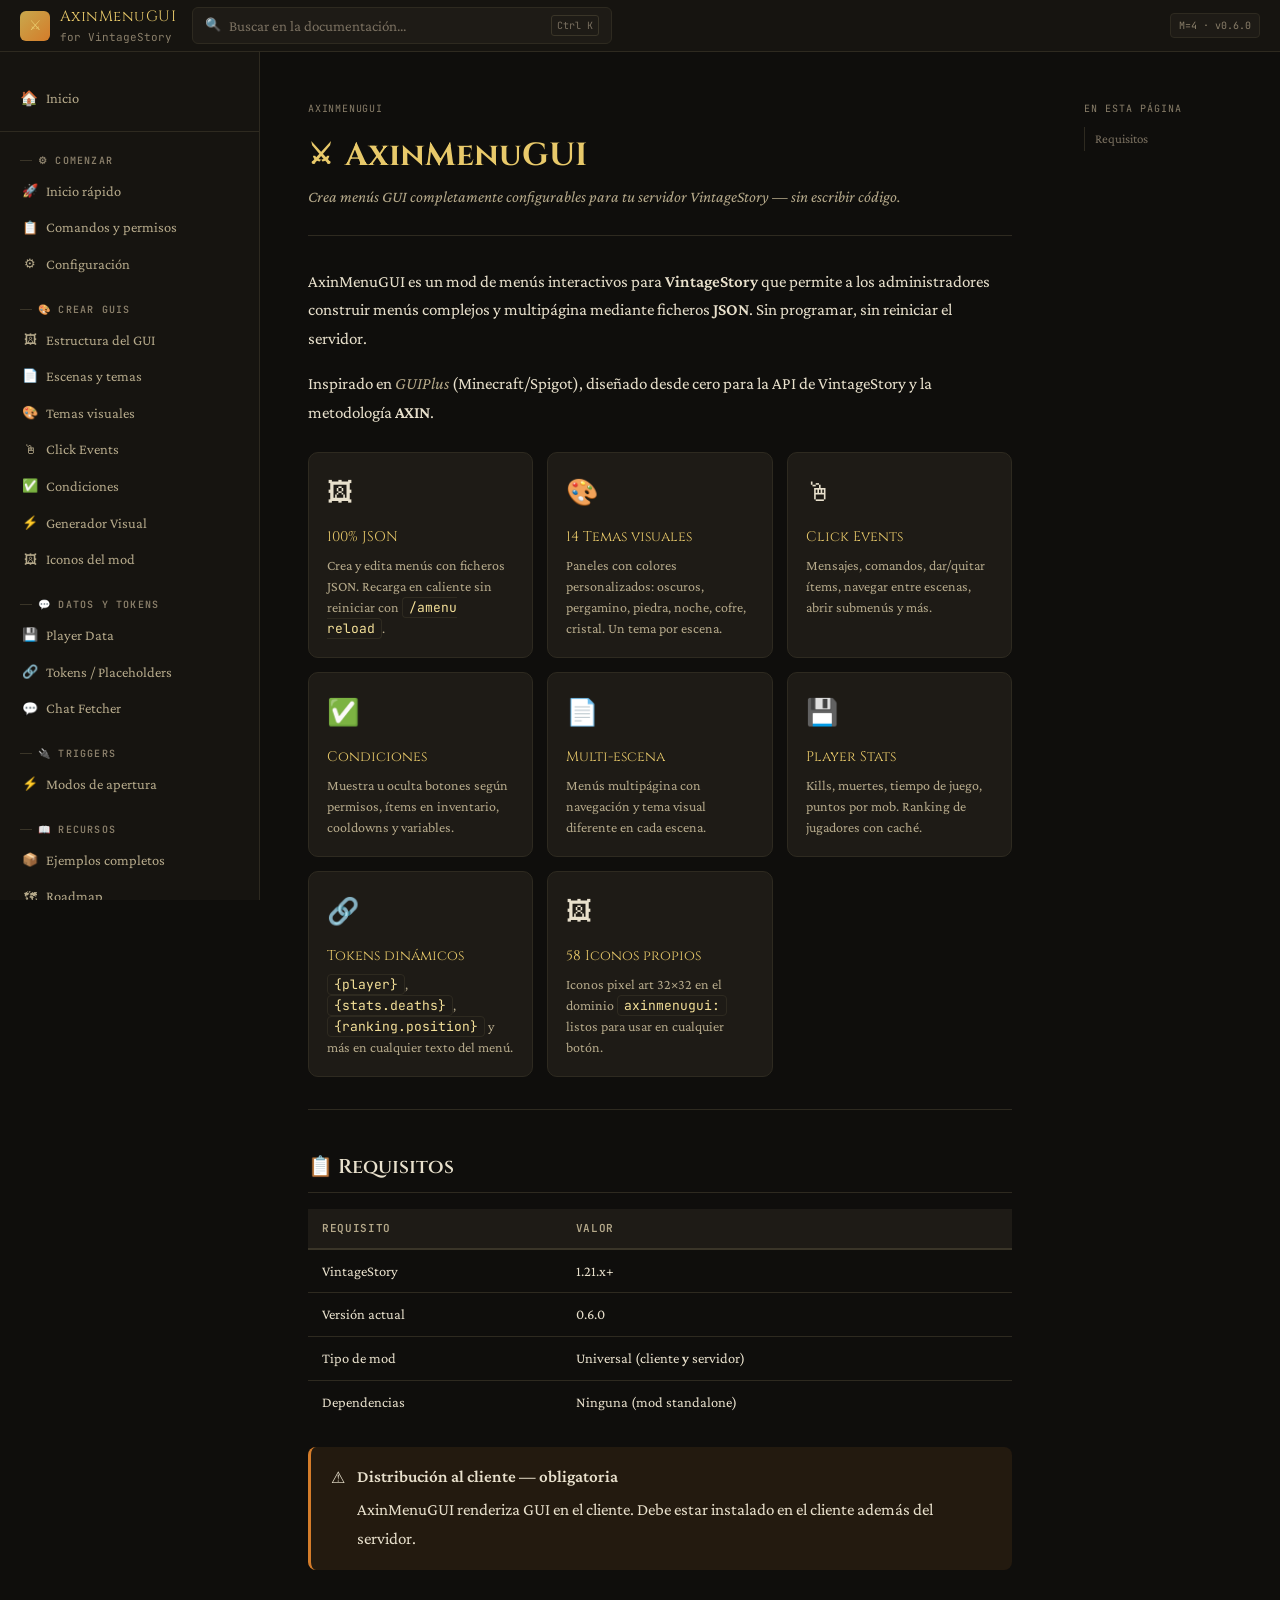
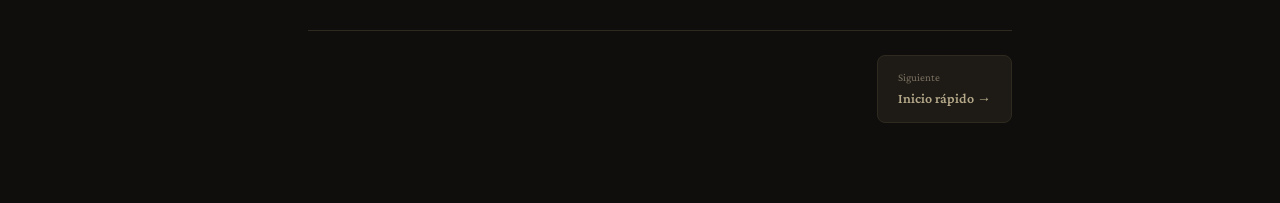
==== commit fc5b909c: "Add files via upload new web" ====
--- a/index.html
+++ b/index.html
@@ -3,562 +3,185 @@
 <head>
 <meta charset="UTF-8">
 <meta name="viewport" content="width=device-width, initial-scale=1.0">
-<title>AxinMenuGUI — Documentación v0.2.0</title>
+<title>AxinMenuGUI — Documentación v0.6.0</title>
 <style>
 @import url('https://fonts.googleapis.com/css2?family=JetBrains+Mono:wght@400;600&family=Cinzel:wght@600;700&family=Crimson+Pro:ital,wght@0,300;0,400;0,600;1,300;1,400&display=swap');
 
 :root {
-  --bg:        #0f0e0c;
-  --bg2:       #161410;
-  --bg3:       #1e1b16;
-  --bg4:       #252118;
-  --border:    #2e2a20;
-  --border2:   #3a3528;
-  --gold:      #c9a84c;
-  --gold2:     #e8c96a;
-  --gold3:     #f5e199;
-  --amber:     #d47c2a;
-  --stone:     #8a7f6a;
-  --stone2:    #b5a98a;
-  --text:      #e8e0cc;
-  --text2:     #b5a98a;
-  --text3:     #7a7060;
-  --green:     #6aab6a;
-  --red:       #c96a6a;
-  --blue:      #6a9ec9;
-  --purple:    #9a6ac9;
-  --sidebar-w: 260px;
-  --toc-w:     220px;
-  --header-h:  52px;
+  --bg:#0f0e0c;--bg2:#161410;--bg3:#1e1b16;--bg4:#252118;
+  --border:#2e2a20;--border2:#3a3528;
+  --gold:#c9a84c;--gold2:#e8c96a;--gold3:#f5e199;
+  --amber:#d47c2a;--stone:#8a7f6a;--stone2:#b5a98a;
+  --text:#e8e0cc;--text2:#b5a98a;--text3:#7a7060;
+  --green:#6aab6a;--red:#c96a6a;--blue:#6a9ec9;--purple:#9a6ac9;
+  --sidebar-w:260px;--toc-w:220px;--header-h:52px;
 }
-
-*, *::before, *::after { box-sizing: border-box; margin: 0; padding: 0; }
-
-html { scroll-behavior: smooth; }
-
-body {
-  font-family: 'Crimson Pro', Georgia, serif;
-  font-size: 17px;
-  line-height: 1.7;
-  background: var(--bg);
-  color: var(--text);
-  display: flex;
-  flex-direction: column;
-  min-height: 100vh;
-}
-
-/* ═══════════════════════ HEADER ═══════════════════════ */
-#header {
-  position: fixed; top: 0; left: 0; right: 0; height: var(--header-h);
-  background: var(--bg2);
-  border-bottom: 1px solid var(--border);
-  display: flex; align-items: center; gap: 16px;
-  padding: 0 20px;
-  z-index: 100;
-}
-.logo {
-  display: flex; align-items: center; gap: 10px;
-  text-decoration: none;
-  flex-shrink: 0;
-}
-.logo-icon {
-  width: 30px; height: 30px;
-  background: linear-gradient(135deg, var(--gold), var(--amber));
-  border-radius: 6px;
-  display: flex; align-items: center; justify-content: center;
-  font-size: 14px;
-}
-.logo-text {
-  font-family: 'Cinzel', serif;
-  font-size: 15px;
-  color: var(--gold2);
-  letter-spacing: 0.03em;
-}
-.logo-sub {
-  font-size: 11px;
-  color: var(--stone);
-  font-family: 'JetBrains Mono', monospace;
-  margin-top: -2px;
-}
-.header-search {
-  flex: 1; max-width: 420px;
-  display: flex; align-items: center; gap: 8px;
-  background: var(--bg3);
-  border: 1px solid var(--border);
-  border-radius: 6px;
-  padding: 6px 12px;
-  cursor: text;
-}
-.header-search input {
-  background: none; border: none; outline: none;
-  color: var(--text2); font-family: 'Crimson Pro', serif; font-size: 15px;
-  width: 100%;
-}
-.header-search input::placeholder { color: var(--text3); }
-.search-hint {
-  font-family: 'JetBrains Mono', monospace;
-  font-size: 10px; color: var(--text3);
-  border: 1px solid var(--border2);
-  border-radius: 3px; padding: 1px 5px;
-  flex-shrink: 0;
-}
-.header-badge {
-  margin-left: auto;
-  font-family: 'JetBrains Mono', monospace;
-  font-size: 10px; color: var(--stone);
-  background: var(--bg3);
-  border: 1px solid var(--border);
-  border-radius: 4px; padding: 3px 8px;
-  flex-shrink: 0;
-}
-
-/* ═══════════════════════ LAYOUT ═══════════════════════ */
-#layout {
-  display: flex;
-  margin-top: var(--header-h);
-  min-height: calc(100vh - var(--header-h));
-}
-
-/* ═══════════════════════ SIDEBAR ═══════════════════════ */
-#sidebar {
-  width: var(--sidebar-w);
-  flex-shrink: 0;
-  position: fixed;
-  top: var(--header-h); bottom: 0; left: 0;
-  overflow-y: auto;
-  background: var(--bg2);
-  border-right: 1px solid var(--border);
-  padding: 20px 0 40px;
-  scrollbar-width: thin;
-  scrollbar-color: var(--border2) transparent;
-}
-#sidebar::-webkit-scrollbar { width: 4px; }
-#sidebar::-webkit-scrollbar-thumb { background: var(--border2); border-radius: 2px; }
-
-.nav-section {
-  margin-bottom: 6px;
-}
-.nav-section-title {
-  font-family: 'JetBrains Mono', monospace;
-  font-size: 10px; font-weight: 600;
-  color: var(--stone);
-  letter-spacing: 0.12em;
-  text-transform: uppercase;
-  padding: 12px 20px 4px;
-  display: flex; align-items: center; gap: 6px;
-}
-.nav-section-title::before {
-  content: '';
-  width: 12px; height: 1px;
-  background: var(--border2);
-}
-.nav-link {
-  display: flex; align-items: center; gap: 8px;
-  padding: 6px 20px;
-  color: var(--text2);
-  text-decoration: none;
-  font-size: 14.5px;
-  border-left: 2px solid transparent;
-  transition: all 0.15s;
-  cursor: pointer;
-}
-.nav-link:hover { color: var(--text); background: var(--bg3); }
-.nav-link.active {
-  color: var(--gold2);
-  background: rgba(201,168,76,0.08);
-  border-left-color: var(--gold);
-}
-.nav-link .nav-icon { font-size: 13px; flex-shrink: 0; width: 16px; text-align: center; }
-.nav-home {
-  padding: 8px 20px 14px;
-  border-bottom: 1px solid var(--border);
-  margin-bottom: 8px;
-}
-.nav-home a {
-  display: flex; align-items: center; gap: 8px;
-  color: var(--text2); text-decoration: none;
-  font-size: 14.5px;
-  padding: 6px 0;
-}
-.nav-home a:hover { color: var(--gold2); }
-
-/* ═══════════════════════ CONTENT ═══════════════════════ */
-#content-wrap {
-  margin-left: var(--sidebar-w);
-  flex: 1;
-  display: flex;
-  justify-content: center;
-}
-#content {
-  flex: 1;
-  max-width: 820px;
-  padding: 48px 48px 80px;
-  min-width: 0;
-}
-
-/* ── Modo generador: header y TOC ocultos, iframe ocupa todo ── */
-body.gen-mode #header { display: none; }
-body.gen-mode #toc    { display: none; }
-body.gen-mode #layout { margin-top: 0; min-height: 100vh; }
-body.gen-mode #sidebar { top: 0; }
-body.gen-mode #content-wrap { align-items: stretch; }
-body.gen-mode #content { max-width: 100%; padding: 0; display: flex; flex-direction: column; }
-body.gen-mode #page-generator { flex: 1; display: flex !important; flex-direction: column; }
-body.gen-mode #gen-frame { flex: 1; width: 100%; border: none; display: block; }
-
-/* ═══════════════════════ TOC (right) ═══════════════════════ */
-#toc {
-  width: var(--toc-w);
-  flex-shrink: 0;
-  position: sticky;
-  top: calc(var(--header-h) + 24px);
-  align-self: flex-start;
-  padding: 0 0 0 24px;
-  margin-top: 48px;
-}
-.toc-title {
-  font-family: 'JetBrains Mono', monospace;
-  font-size: 10px; color: var(--stone);
-  letter-spacing: 0.1em; text-transform: uppercase;
-  margin-bottom: 10px;
-}
-.toc-item {
-  display: block;
-  font-size: 13px; color: var(--text3);
-  text-decoration: none;
-  padding: 3px 0 3px 10px;
-  border-left: 1px solid var(--border);
-  transition: all 0.15s;
-  line-height: 1.4;
-}
-.toc-item:hover { color: var(--gold2); border-left-color: var(--gold); }
-.toc-item.active { color: var(--gold2); border-left-color: var(--gold); }
-
-/* ═══════════════════════ PAGES ═══════════════════════ */
-.page { display: none; }
-.page.active { display: block; }
-
-/* ═══════════════════════ PAGE ELEMENTS ═══════════════════════ */
-.breadcrumb {
-  font-family: 'JetBrains Mono', monospace;
-  font-size: 10px; color: var(--stone);
-  letter-spacing: 0.08em; text-transform: uppercase;
-  margin-bottom: 20px;
-  display: flex; align-items: center; gap: 6px;
-}
-.breadcrumb .sep { color: var(--border2); }
-
-h1 {
-  font-family: 'Cinzel', serif;
-  font-size: 32px; font-weight: 700;
-  color: var(--gold2);
-  line-height: 1.2;
-  margin-bottom: 8px;
-  display: flex; align-items: center; gap: 12px;
-}
-h1 .h1-icon { font-size: 28px; }
-.page-subtitle {
-  font-style: italic;
-  color: var(--stone2);
-  font-size: 16px;
-  margin-bottom: 32px;
-  padding-bottom: 24px;
-  border-bottom: 1px solid var(--border);
-}
-
-h2 {
-  font-family: 'Cinzel', serif;
-  font-size: 20px; font-weight: 600;
-  color: var(--text);
-  margin: 40px 0 16px;
-  padding-bottom: 8px;
-  border-bottom: 1px solid var(--border);
-  display: flex; align-items: center; gap: 8px;
-}
-h3 {
-  font-family: 'Crimson Pro', serif;
-  font-size: 17px; font-weight: 600;
-  color: var(--text);
-  margin: 28px 0 12px;
-}
-h4 {
-  font-family: 'JetBrains Mono', monospace;
-  font-size: 13px; font-weight: 600;
-  color: var(--gold);
-  margin: 20px 0 8px;
-  letter-spacing: 0.04em;
-}
-
-p { margin-bottom: 16px; color: var(--text); }
-p:last-child { margin-bottom: 0; }
-
-a { color: var(--gold2); text-decoration: none; }
-a:hover { text-decoration: underline; }
-
-ul, ol { margin: 0 0 16px 20px; }
-li { margin-bottom: 4px; }
-
-strong { color: var(--text); font-weight: 600; }
-em { color: var(--stone2); }
-
-code {
-  font-family: 'JetBrains Mono', monospace;
-  font-size: 13px;
-  background: var(--bg3);
-  border: 1px solid var(--border);
-  border-radius: 4px;
-  padding: 1px 6px;
-  color: var(--gold3);
-}
-
-pre {
-  background: var(--bg3);
-  border: 1px solid var(--border);
-  border-radius: 8px;
-  padding: 20px;
-  overflow-x: auto;
-  margin: 16px 0 24px;
-  position: relative;
-}
-pre code {
-  background: none; border: none; padding: 0;
-  font-size: 13px; color: var(--text2);
-  line-height: 1.6;
-}
-.pre-label {
-  position: absolute; top: 8px; right: 12px;
-  font-family: 'JetBrains Mono', monospace;
-  font-size: 10px; color: var(--text3);
-  letter-spacing: 0.08em;
-}
-
-/* Syntax highlight classes */
-.kw  { color: #c97adb; }
-.str { color: #7ac99a; }
-.num { color: #c9a84c; }
-.cmt { color: var(--stone); font-style: italic; }
-.key { color: #7ab5c9; }
-.val { color: #c9a06a; }
-.fn  { color: #c9c97a; }
-
-/* Callouts */
-.callout {
-  border-radius: 8px;
-  padding: 16px 20px;
-  margin: 20px 0;
-  display: flex; gap: 12px;
-  border-left: 3px solid;
-}
-.callout-icon { flex-shrink: 0; font-size: 16px; margin-top: 1px; }
-.callout-body { flex: 1; }
-.callout-body p { margin-bottom: 8px; }
-.callout-body p:last-child { margin-bottom: 0; }
-.callout-body strong { display: block; margin-bottom: 4px; }
-
-.callout.tip    { background: rgba(106,171,106,0.08); border-color: var(--green); }
-.callout.warn   { background: rgba(212,124,42,0.1);  border-color: var(--amber); }
-.callout.info   { background: rgba(106,158,201,0.08); border-color: var(--blue); }
-.callout.danger { background: rgba(201,106,106,0.08); border-color: var(--red); }
-
-/* Tables */
-.table-wrap { overflow-x: auto; margin: 16px 0 24px; }
-table {
-  width: 100%;
-  border-collapse: collapse;
-  font-size: 14.5px;
-}
-th {
-  background: var(--bg3);
-  color: var(--stone2);
-  font-family: 'JetBrains Mono', monospace;
-  font-size: 11px; font-weight: 600;
-  letter-spacing: 0.06em; text-transform: uppercase;
-  padding: 10px 14px;
-  text-align: left;
-  border-bottom: 2px solid var(--border2);
-}
-td {
-  padding: 9px 14px;
-  border-bottom: 1px solid var(--border);
-  vertical-align: top;
-}
-tr:last-child td { border-bottom: none; }
-tr:hover td { background: rgba(255,255,255,0.02); }
-td code { font-size: 12px; }
-
-/* Badges */
-.badge {
-  display: inline-block;
-  font-family: 'JetBrains Mono', monospace;
-  font-size: 10px; font-weight: 600;
-  padding: 2px 7px; border-radius: 3px;
-  letter-spacing: 0.04em;
-}
-.badge-v1  { background: rgba(106,171,106,0.15); color: var(--green); border: 1px solid rgba(106,171,106,0.3); }
-.badge-v2  { background: rgba(106,158,201,0.15); color: var(--blue);  border: 1px solid rgba(106,158,201,0.3); }
-.badge-v3  { background: rgba(154,106,201,0.15); color: var(--purple); border: 1px solid rgba(154,106,201,0.3); }
-.badge-wip { background: rgba(212,124,42,0.15);  color: var(--amber); border: 1px solid rgba(212,124,42,0.3); }
-
-/* Feature cards grid */
-.feat-grid {
-  display: grid;
-  grid-template-columns: repeat(auto-fill, minmax(220px, 1fr));
-  gap: 14px;
-  margin: 24px 0;
-}
-.feat-card {
-  background: var(--bg3);
-  border: 1px solid var(--border);
-  border-radius: 10px;
-  padding: 18px;
-  transition: border-color 0.2s, transform 0.2s;
-}
-.feat-card:hover { border-color: var(--gold); transform: translateY(-2px); }
-.feat-card-icon { font-size: 22px; margin-bottom: 10px; }
-.feat-card-title {
-  font-family: 'Cinzel', serif;
-  font-size: 13px; color: var(--gold2);
-  margin-bottom: 6px;
-}
-.feat-card-desc { font-size: 13.5px; color: var(--text2); line-height: 1.5; }
-
-/* Divider */
-hr { border: none; border-top: 1px solid var(--border); margin: 32px 0; }
-
-/* Phase timeline */
-.phase-list { margin: 0; }
-.phase-item {
-  display: flex; gap: 16px;
-  margin-bottom: 12px;
-  padding: 14px 16px;
-  background: var(--bg3);
-  border: 1px solid var(--border);
-  border-radius: 8px;
-  align-items: flex-start;
-}
-.phase-num {
-  flex-shrink: 0;
-  width: 28px; height: 28px;
-  background: linear-gradient(135deg, var(--gold), var(--amber));
-  border-radius: 50%;
-  display: flex; align-items: center; justify-content: center;
-  font-family: 'JetBrains Mono', monospace;
-  font-size: 11px; font-weight: 600; color: var(--bg);
-}
-.phase-body { flex: 1; }
-.phase-title { font-weight: 600; color: var(--text); margin-bottom: 3px; }
-.phase-desc { font-size: 14px; color: var(--text2); }
-
-/* Slot grid visual */
-.slot-grid {
-  display: inline-grid;
-  gap: 3px;
-  background: var(--bg4);
-  border: 2px solid var(--border2);
-  border-radius: 6px;
-  padding: 8px;
-  margin: 12px 0;
-}
-.slot {
-  width: 36px; height: 36px;
-  background: var(--bg3);
-  border: 1px solid var(--border2);
-  border-radius: 3px;
-  display: flex; align-items: center; justify-content: center;
-  font-family: 'JetBrains Mono', monospace;
-  font-size: 9px; color: var(--text3);
-}
-.slot.highlight { background: rgba(201,168,76,0.15); border-color: var(--gold); color: var(--gold2); }
-
-/* Nav arrows at bottom */
-.page-nav {
-  display: flex; justify-content: space-between; align-items: center;
-  margin-top: 60px; padding-top: 24px;
-  border-top: 1px solid var(--border);
-}
-.page-nav-btn {
-  display: flex; align-items: center; gap: 8px;
-  padding: 10px 16px;
-  background: var(--bg3);
-  border: 1px solid var(--border);
-  border-radius: 8px;
-  color: var(--text2);
-  text-decoration: none;
-  font-size: 14px;
-  cursor: pointer;
-  transition: all 0.2s;
-}
-.page-nav-btn:hover { border-color: var(--gold); color: var(--gold2); background: rgba(201,168,76,0.06); }
-.page-nav-btn .direction { font-size: 11px; color: var(--text3); display: block; }
-.page-nav-btn .label { font-weight: 600; }
-
-/* ═══ RESPONSIVE ═══ */
-@media (max-width: 1100px) { #toc { display: none; } }
-@media (max-width: 768px) {
-  #sidebar { transform: translateX(-100%); transition: transform 0.3s; z-index: 90; }
-  #sidebar.open { transform: translateX(0); }
-  #content-wrap { margin-left: 0; }
-  #content { padding: 32px 20px 60px; }
-}
+*,*::before,*::after{box-sizing:border-box;margin:0;padding:0}
+html{scroll-behavior:smooth}
+body{font-family:'Crimson Pro',Georgia,serif;font-size:17px;line-height:1.7;background:var(--bg);color:var(--text);display:flex;flex-direction:column;min-height:100vh}
+#header{position:fixed;top:0;left:0;right:0;height:var(--header-h);background:var(--bg2);border-bottom:1px solid var(--border);display:flex;align-items:center;gap:16px;padding:0 20px;z-index:100}
+.logo{display:flex;align-items:center;gap:10px;text-decoration:none;flex-shrink:0}
+.logo-icon{width:30px;height:30px;background:linear-gradient(135deg,var(--gold),var(--amber));border-radius:6px;display:flex;align-items:center;justify-content:center;font-size:14px}
+.logo-text{font-family:'Cinzel',serif;font-size:15px;color:var(--gold2);letter-spacing:.03em}
+.logo-sub{font-size:11px;color:var(--stone);font-family:'JetBrains Mono',monospace;margin-top:-2px}
+.header-search{flex:1;max-width:420px;display:flex;align-items:center;gap:8px;background:var(--bg3);border:1px solid var(--border);border-radius:6px;padding:6px 12px;cursor:text}
+.header-search input{background:none;border:none;outline:none;color:var(--text2);font-family:'Crimson Pro',serif;font-size:15px;width:100%}
+.header-search input::placeholder{color:var(--text3)}
+.search-hint{font-family:'JetBrains Mono',monospace;font-size:10px;color:var(--text3);border:1px solid var(--border2);border-radius:3px;padding:1px 5px;flex-shrink:0}
+.header-badge{margin-left:auto;font-family:'JetBrains Mono',monospace;font-size:10px;color:var(--stone);background:var(--bg3);border:1px solid var(--border);border-radius:4px;padding:3px 8px;flex-shrink:0}
+#layout{display:flex;margin-top:var(--header-h);min-height:calc(100vh - var(--header-h))}
+#sidebar{width:var(--sidebar-w);flex-shrink:0;position:fixed;top:var(--header-h);bottom:0;left:0;overflow-y:auto;background:var(--bg2);border-right:1px solid var(--border);padding:20px 0 40px;scrollbar-width:thin;scrollbar-color:var(--border2) transparent}
+#sidebar::-webkit-scrollbar{width:4px}
+#sidebar::-webkit-scrollbar-thumb{background:var(--border2);border-radius:2px}
+.nav-section{margin-bottom:6px}
+.nav-section-title{font-family:'JetBrains Mono',monospace;font-size:10px;font-weight:600;color:var(--stone);letter-spacing:.12em;text-transform:uppercase;padding:12px 20px 4px;display:flex;align-items:center;gap:6px}
+.nav-section-title::before{content:'';width:12px;height:1px;background:var(--border2)}
+.nav-link{display:flex;align-items:center;gap:8px;padding:6px 20px;color:var(--text2);text-decoration:none;font-size:14.5px;border-left:2px solid transparent;transition:all .15s;cursor:pointer}
+.nav-link:hover{color:var(--text);background:var(--bg3)}
+.nav-link.active{color:var(--gold2);background:rgba(201,168,76,.08);border-left-color:var(--gold)}
+.nav-link .nav-icon{font-size:13px;flex-shrink:0;width:16px;text-align:center}
+.nav-home{padding:8px 20px 14px;border-bottom:1px solid var(--border);margin-bottom:8px}
+.nav-home a{display:flex;align-items:center;gap:8px;color:var(--text2);text-decoration:none;font-size:14.5px;padding:6px 0}
+.nav-home a:hover{color:var(--gold2)}
+#content-wrap{margin-left:var(--sidebar-w);flex:1;display:flex;justify-content:center}
+#content{flex:1;max-width:820px;padding:48px 48px 80px;min-width:0}
+body.gen-mode #header{display:none}
+body.gen-mode #toc{display:none}
+body.gen-mode #layout{margin-top:0;min-height:100vh}
+body.gen-mode #sidebar{top:0}
+body.gen-mode #content-wrap{align-items:stretch}
+body.gen-mode #content{max-width:100%;padding:0;display:flex;flex-direction:column}
+body.gen-mode #page-generator{flex:1;display:flex !important;flex-direction:column}
+body.gen-mode #gen-frame{flex:1;width:100%;border:none;display:block}
+#toc{width:var(--toc-w);flex-shrink:0;position:sticky;top:calc(var(--header-h) + 24px);align-self:flex-start;padding:0 0 0 24px;margin-top:48px}
+.toc-title{font-family:'JetBrains Mono',monospace;font-size:10px;color:var(--stone);letter-spacing:.1em;text-transform:uppercase;margin-bottom:10px}
+.toc-item{display:block;font-size:13px;color:var(--text3);text-decoration:none;padding:3px 0 3px 10px;border-left:1px solid var(--border);transition:all .15s;line-height:1.4}
+.toc-item:hover{color:var(--gold2);border-left-color:var(--gold)}
+.page{display:none}
+.page.active{display:block}
+.breadcrumb{font-family:'JetBrains Mono',monospace;font-size:10px;color:var(--stone);letter-spacing:.08em;text-transform:uppercase;margin-bottom:20px;display:flex;align-items:center;gap:6px}
+.breadcrumb .sep{color:var(--border2)}
+h1{font-family:'Cinzel',serif;font-size:32px;font-weight:700;color:var(--gold2);line-height:1.2;margin-bottom:8px;display:flex;align-items:center;gap:12px}
+h1 .h1-icon{font-size:28px}
+.page-subtitle{font-style:italic;color:var(--stone2);font-size:16px;margin-bottom:32px;padding-bottom:24px;border-bottom:1px solid var(--border)}
+h2{font-family:'Cinzel',serif;font-size:20px;font-weight:600;color:var(--text);margin:40px 0 16px;padding-bottom:8px;border-bottom:1px solid var(--border);display:flex;align-items:center;gap:8px}
+h3{font-family:'Crimson Pro',serif;font-size:17px;font-weight:600;color:var(--text);margin:28px 0 12px}
+h4{font-family:'JetBrains Mono',monospace;font-size:13px;font-weight:600;color:var(--gold);margin:20px 0 8px;letter-spacing:.04em}
+p{margin-bottom:16px;color:var(--text)}
+p:last-child{margin-bottom:0}
+a{color:var(--gold2);text-decoration:none}
+a:hover{text-decoration:underline}
+ul,ol{margin:0 0 16px 20px}
+li{margin-bottom:4px}
+strong{color:var(--text);font-weight:600}
+em{color:var(--stone2)}
+code{font-family:'JetBrains Mono',monospace;font-size:13px;background:var(--bg3);border:1px solid var(--border);border-radius:4px;padding:1px 6px;color:var(--gold3)}
+pre{background:var(--bg3);border:1px solid var(--border);border-radius:8px;padding:20px;overflow-x:auto;margin:16px 0 24px;position:relative}
+pre code{background:none;border:none;padding:0;font-size:13px;color:var(--text2);line-height:1.6}
+.pre-label{position:absolute;top:8px;right:12px;font-family:'JetBrains Mono',monospace;font-size:10px;color:var(--text3);letter-spacing:.08em}
+.kw{color:#c97adb}.str{color:#7ac99a}.num{color:#c9a84c}.cmt{color:var(--stone);font-style:italic}.key{color:#7ab5c9}.val{color:#c9a06a}
+.callout{border-radius:8px;padding:16px 20px;margin:20px 0;display:flex;gap:12px;border-left:3px solid}
+.callout-icon{flex-shrink:0;font-size:16px;margin-top:1px}
+.callout-body{flex:1}
+.callout-body p{margin-bottom:8px}
+.callout-body p:last-child{margin-bottom:0}
+.callout-body strong{display:block;margin-bottom:4px}
+.callout.tip{background:rgba(106,171,106,.08);border-color:var(--green)}
+.callout.warn{background:rgba(212,124,42,.1);border-color:var(--amber)}
+.callout.info{background:rgba(106,158,201,.08);border-color:var(--blue)}
+.callout.danger{background:rgba(201,106,106,.08);border-color:var(--red)}
+.table-wrap{overflow-x:auto;margin:16px 0 24px}
+table{width:100%;border-collapse:collapse;font-size:14.5px}
+th{background:var(--bg3);color:var(--stone2);font-family:'JetBrains Mono',monospace;font-size:11px;font-weight:600;letter-spacing:.06em;text-transform:uppercase;padding:10px 14px;text-align:left;border-bottom:2px solid var(--border2)}
+td{padding:9px 14px;border-bottom:1px solid var(--border);vertical-align:top}
+tr:last-child td{border-bottom:none}
+tr:hover td{background:rgba(255,255,255,.02)}
+td code{font-size:12px}
+.badge{display:inline-block;font-family:'JetBrains Mono',monospace;font-size:10px;font-weight:600;padding:2px 7px;border-radius:3px;letter-spacing:.04em}
+.badge-v1{background:rgba(106,171,106,.15);color:var(--green);border:1px solid rgba(106,171,106,.3)}
+.badge-v2{background:rgba(106,158,201,.15);color:var(--blue);border:1px solid rgba(106,158,201,.3)}
+.badge-v3{background:rgba(154,106,201,.15);color:var(--purple);border:1px solid rgba(154,106,201,.3)}
+.badge-wip{background:rgba(212,124,42,.15);color:var(--amber);border:1px solid rgba(212,124,42,.3)}
+.badge-done{background:rgba(106,171,106,.15);color:var(--green);border:1px solid rgba(106,171,106,.3)}
+.feat-grid{display:grid;grid-template-columns:repeat(auto-fill,minmax(220px,1fr));gap:14px;margin:24px 0}
+.feat-card{background:var(--bg3);border:1px solid var(--border);border-radius:10px;padding:18px}
+.feat-card-icon{font-size:26px;margin-bottom:10px}
+.feat-card-title{font-family:'Cinzel',serif;font-size:14px;color:var(--gold2);margin-bottom:6px}
+.feat-card-desc{font-size:14px;color:var(--text2);line-height:1.5}
+/* Icon gallery */
+.icon-gallery{display:grid;grid-template-columns:repeat(auto-fill,minmax(90px,1fr));gap:8px;margin:16px 0}
+.icon-item{background:var(--bg3);border:1px solid var(--border);border-radius:6px;padding:10px 8px;text-align:center;transition:all .15s}
+.icon-item:hover{border-color:var(--gold);background:var(--bg4)}
+.icon-item .icon-emoji{font-size:20px;display:block;margin-bottom:4px}
+.icon-item .icon-name{font-family:'JetBrains Mono',monospace;font-size:10px;color:var(--stone2);word-break:break-all;line-height:1.3}
+.icon-item .icon-code{font-size:10px;color:var(--stone);display:block;margin-top:2px}
+/* Theme cards */
+.theme-showcase{display:grid;grid-template-columns:repeat(auto-fill,minmax(200px,1fr));gap:12px;margin:20px 0}
+.theme-card{border-radius:8px;overflow:hidden;border:1px solid var(--border);cursor:default;transition:border-color .15s}
+.theme-card:hover{border-color:var(--gold)}
+.theme-card-bar{padding:6px 12px;font-family:'JetBrains Mono',monospace;font-size:11px}
+.theme-card-body{display:grid;grid-template-columns:repeat(5,1fr);gap:2px;padding:6px}
+.theme-card-slot{height:20px;border-radius:2px;border:1px solid rgba(255,255,255,.08)}
+.phase-list{display:flex;flex-direction:column;gap:16px;margin:24px 0}
+.phase-item{display:flex;gap:16px;align-items:flex-start}
+.phase-num{width:36px;height:36px;flex-shrink:0;background:var(--bg3);border:2px solid var(--border2);border-radius:50%;display:flex;align-items:center;justify-content:center;font-family:'Cinzel',serif;font-size:14px;color:var(--gold2)}
+.phase-body{flex:1;padding-top:4px}
+.phase-title{font-family:'Cinzel',serif;font-size:16px;color:var(--text);margin-bottom:6px}
+.phase-desc{font-size:14.5px;color:var(--text2);line-height:1.6}
+.page-nav{display:flex;justify-content:space-between;margin-top:60px;padding-top:24px;border-top:1px solid var(--border)}
+.page-nav-btn{display:flex;align-items:center;background:var(--bg3);border:1px solid var(--border);border-radius:8px;padding:12px 20px;text-decoration:none;color:var(--text2);font-size:14px;transition:all .15s;cursor:pointer}
+.page-nav-btn:hover{border-color:var(--gold);color:var(--gold2);background:rgba(201,168,76,.06)}
+.page-nav-btn .direction{font-size:11px;color:var(--text3);display:block}
+.page-nav-btn .label{font-weight:600}
+hr{border:none;border-top:1px solid var(--border);margin:32px 0}
+@media(max-width:1100px){#toc{display:none}}
+@media(max-width:768px){#sidebar{transform:translateX(-100%);transition:transform .3s;z-index:90}#sidebar.open{transform:translateX(0)}#content-wrap{margin-left:0}#content{padding:32px 20px 60px}}
 </style>
 </head>
 <body>
 
-<!-- HEADER -->
 <header id="header">
   <a class="logo" href="#" onclick="showPage('home')">
     <div class="logo-icon">⚔</div>
-    <div>
-      <div class="logo-text">AxinMenuGUI</div>
-      <div class="logo-sub">for VintageStory</div>
-    </div>
+    <div><div class="logo-text">AxinMenuGUI</div><div class="logo-sub">for VintageStory</div></div>
   </a>
   <div class="header-search">
     <span style="color:var(--stone);font-size:13px">🔍</span>
     <input type="text" placeholder="Buscar en la documentación..." id="searchInput" onkeyup="handleSearch(event)">
     <span class="search-hint">Ctrl K</span>
   </div>
-  <div class="header-badge">M=4 · v0.1.0.5</div>
+  <div class="header-badge">M=4 · v0.6.0</div>
 </header>
 
-<!-- LAYOUT -->
 <div id="layout">
-
-<!-- SIDEBAR -->
 <nav id="sidebar">
-  <div class="nav-home">
-    <a href="#" onclick="showPage('home')"><span>🏠</span> Inicio</a>
-  </div>
-
+  <div class="nav-home"><a href="#" onclick="showPage('home')"><span>🏠</span> Inicio</a></div>
   <div class="nav-section">
     <div class="nav-section-title">⚙ Comenzar</div>
     <a class="nav-link" onclick="showPage('quickstart')"><span class="nav-icon">🚀</span> Inicio rápido</a>
     <a class="nav-link" onclick="showPage('commands')"><span class="nav-icon">📋</span> Comandos y permisos</a>
     <a class="nav-link" onclick="showPage('config')"><span class="nav-icon">⚙</span> Configuración</a>
   </div>
-
   <div class="nav-section">
     <div class="nav-section-title">🎨 Crear GUIs</div>
     <a class="nav-link" onclick="showPage('creating')"><span class="nav-icon">🖼</span> Estructura del GUI</a>
-    <a class="nav-link" onclick="showPage('scenes')"><span class="nav-icon">📄</span> Escenas (páginas)</a>
+    <a class="nav-link" onclick="showPage('scenes')"><span class="nav-icon">📄</span> Escenas y temas</a>
+    <a class="nav-link" onclick="showPage('themes')"><span class="nav-icon">🎨</span> Temas visuales</a>
     <a class="nav-link" onclick="showPage('clickevents')"><span class="nav-icon">🖱</span> Click Events</a>
     <a class="nav-link" onclick="showPage('conditions')"><span class="nav-icon">✅</span> Condiciones</a>
     <a class="nav-link" onclick="showPage('generator')"><span class="nav-icon">⚡</span> Generador Visual</a>
-    <a class="nav-link" onclick="showPage('modicons')"><span class="nav-icon">🎨</span> Iconos del mod</a>
-  </div>
-
+    <a class="nav-link" onclick="showPage('modicons')"><span class="nav-icon">🖼</span> Iconos del mod</a>
+  </div>
   <div class="nav-section">
-    <div class="nav-section-title">💬 Interactivo</div>
-    <a class="nav-link" onclick="showPage('chatfetcher')"><span class="nav-icon">💬</span> Chat Fetcher</a>
+    <div class="nav-section-title">💬 Datos y tokens</div>
     <a class="nav-link" onclick="showPage('playerdata')"><span class="nav-icon">💾</span> Player Data</a>
     <a class="nav-link" onclick="showPage('tokens')"><span class="nav-icon">🔗</span> Tokens / Placeholders</a>
-  </div>
-
+    <a class="nav-link" onclick="showPage('chatfetcher')"><span class="nav-icon">💬</span> Chat Fetcher</a>
+  </div>
   <div class="nav-section">
     <div class="nav-section-title">🔌 Triggers</div>
     <a class="nav-link" onclick="showPage('triggers')"><span class="nav-icon">⚡</span> Modos de apertura</a>
   </div>
-
   <div class="nav-section">
     <div class="nav-section-title">📖 Recursos</div>
     <a class="nav-link" onclick="showPage('examples')"><span class="nav-icon">📦</span> Ejemplos completos</a>
@@ -567,7 +190,6 @@
   </div>
 </nav>
 
-<!-- CONTENT WRAP -->
 <div id="content-wrap">
 <main id="content">
 
@@ -576,80 +198,29 @@
   <div class="breadcrumb">AxinMenuGUI</div>
   <h1><span class="h1-icon">⚔</span> AxinMenuGUI</h1>
   <p class="page-subtitle">Crea menús GUI completamente configurables para tu servidor VintageStory — sin escribir código.</p>
-
   <p>AxinMenuGUI es un mod de menús interactivos para <strong>VintageStory</strong> que permite a los administradores construir menús complejos y multipágina mediante ficheros <strong>JSON</strong>. Sin programar, sin reiniciar el servidor.</p>
   <p>Inspirado en <em>GUIPlus</em> (Minecraft/Spigot), diseñado desde cero para la API de VintageStory y la metodología <strong>AXIN</strong>.</p>
-
   <div class="feat-grid">
-    <div class="feat-card">
-      <div class="feat-card-icon">🖼</div>
-      <div class="feat-card-title">100% JSON</div>
-      <div class="feat-card-desc">Crea y edita menús con ficheros JSON. Recarga en caliente sin reiniciar.</div>
-    </div>
-    <div class="feat-card">
-      <div class="feat-card-icon">🖱</div>
-      <div class="feat-card-title">16 Click Events</div>
-      <div class="feat-card-desc">Mensajes, comandos, dar/quitar ítems, teletransporte, navegar entre escenas y más.</div>
-    </div>
-    <div class="feat-card">
-      <div class="feat-card-icon">✅</div>
-      <div class="feat-card-title">Condiciones</div>
-      <div class="feat-card-desc">Muestra u oculta botones según permisos, ítems en inventario, cooldowns y variables.</div>
-    </div>
-    <div class="feat-card">
-      <div class="feat-card-icon">📄</div>
-      <div class="feat-card-title">Multi-escena</div>
-      <div class="feat-card-desc">Menús multipágina con navegación independiente por escena.</div>
-    </div>
-    <div class="feat-card">
-      <div class="feat-card-icon">💾</div>
-      <div class="feat-card-title">Player Data</div>
-      <div class="feat-card-desc">Variables por jugador con operaciones matemáticas. Puntos, rangos, contadores.</div>
-    </div>
-    <div class="feat-card">
-      <div class="feat-card-icon">⚡</div>
-      <div class="feat-card-title">Múltiples triggers</div>
-      <div class="feat-card-desc">Abre menús por comando, ítem, hotkey, al conectarse, o al entrar en una zona.</div>
-    </div>
-    <div class="feat-card">
-      <div class="feat-card-icon">💬</div>
-      <div class="feat-card-title">Chat Fetcher</div>
-      <div class="feat-card-desc">Solicita input al jugador via chat y úsalo en acciones dinámicas.</div>
-    </div>
-    <div class="feat-card">
-      <div class="feat-card-icon">🔗</div>
-      <div class="feat-card-title">Tokens dinámicos</div>
-      <div class="feat-card-desc">Usa <code>{player}</code>, <code>{var:campo}</code> y más en cualquier texto del menú.</div>
-    </div>
-  </div>
-
+    <div class="feat-card"><div class="feat-card-icon">🖼</div><div class="feat-card-title">100% JSON</div><div class="feat-card-desc">Crea y edita menús con ficheros JSON. Recarga en caliente sin reiniciar con <code>/amenu reload</code>.</div></div>
+    <div class="feat-card"><div class="feat-card-icon">🎨</div><div class="feat-card-title">14 Temas visuales</div><div class="feat-card-desc">Paneles con colores personalizados: oscuros, pergamino, piedra, noche, cofre, cristal. Un tema por escena.</div></div>
+    <div class="feat-card"><div class="feat-card-icon">🖱</div><div class="feat-card-title">Click Events</div><div class="feat-card-desc">Mensajes, comandos, dar/quitar ítems, navegar entre escenas, abrir submenús y más.</div></div>
+    <div class="feat-card"><div class="feat-card-icon">✅</div><div class="feat-card-title">Condiciones</div><div class="feat-card-desc">Muestra u oculta botones según permisos, ítems en inventario, cooldowns y variables.</div></div>
+    <div class="feat-card"><div class="feat-card-icon">📄</div><div class="feat-card-title">Multi-escena</div><div class="feat-card-desc">Menús multipágina con navegación y tema visual diferente en cada escena.</div></div>
+    <div class="feat-card"><div class="feat-card-icon">💾</div><div class="feat-card-title">Player Stats</div><div class="feat-card-desc">Kills, muertes, tiempo de juego, puntos por mob. Ranking de jugadores con caché.</div></div>
+    <div class="feat-card"><div class="feat-card-icon">🔗</div><div class="feat-card-title">Tokens dinámicos</div><div class="feat-card-desc"><code>{player}</code>, <code>{stats.deaths}</code>, <code>{ranking.position}</code> y más en cualquier texto del menú.</div></div>
+    <div class="feat-card"><div class="feat-card-icon">🖼</div><div class="feat-card-title">58 Iconos propios</div><div class="feat-card-desc">Iconos pixel art 32×32 en el dominio <code>axinmenugui:</code> listos para usar en cualquier botón.</div></div>
+  </div>
   <hr>
-
   <h2>📋 Requisitos</h2>
-  <div class="table-wrap">
-  <table>
+  <div class="table-wrap"><table>
     <tr><th>Requisito</th><th>Valor</th></tr>
     <tr><td>VintageStory</td><td>1.21.x+</td></tr>
+    <tr><td>Versión actual</td><td>0.6.0</td></tr>
     <tr><td>Tipo de mod</td><td>Universal (cliente <strong>y</strong> servidor)</td></tr>
     <tr><td>Dependencias</td><td>Ninguna (mod standalone)</td></tr>
-    <tr><td>Integración opcional</td><td>AxinClaimsRules (trigger de zona, Fase 3)</td></tr>
-  </table>
-  </div>
-
-  <div class="callout warn">
-    <span class="callout-icon">⚠</span>
-    <div class="callout-body">
-      <strong>Distribución al cliente — obligatoria</strong>
-      <p>AxinMenuGUI ejecuta código en el lado del cliente y renderiza GUI. Debe estar instalado en el cliente además del servidor. En VintageStory esto significa publicarlo en ModDB o distribuirlo manualmente — el servidor <em>no</em> lo envía automáticamente.</p>
-    </div>
-  </div>
-
-  <div class="page-nav">
-    <div></div>
-    <a class="page-nav-btn" onclick="showPage('quickstart')">
-      <div><span class="direction">Siguiente</span><span class="label">Inicio rápido →</span></div>
-    </a>
-  </div>
+  </table></div>
+  <div class="callout warn"><span class="callout-icon">⚠</span><div class="callout-body"><strong>Distribución al cliente — obligatoria</strong><p>AxinMenuGUI renderiza GUI en el cliente. Debe estar instalado en el cliente además del servidor.</p></div></div>
+  <div class="page-nav"><div></div><a class="page-nav-btn" onclick="showPage('quickstart')"><div><span class="direction">Siguiente</span><span class="label">Inicio rápido →</span></div></a></div>
 </div>
 
 <!-- ═══════════════ QUICKSTART ═══════════════ -->
@@ -657,116 +228,80 @@
   <div class="breadcrumb">⚙ COMENZAR <span class="sep">›</span> Inicio rápido</div>
   <h1><span class="h1-icon">🚀</span> Inicio rápido</h1>
   <p class="page-subtitle">Instala AxinMenuGUI y crea tu primer menú en minutos.</p>
-
   <h2>📥 Instalación</h2>
-  <p>Descarga el <code>.zip</code> del mod e instálalo como cualquier mod de VintageStory:</p>
   <ol>
-    <li>Copia el fichero <code>AxinMenuGUI_vX.Y.Z.zip</code> en la carpeta <code>Mods/</code> del servidor.</li>
-    <li>Reinicia el servidor. El mod generará sus ficheros de configuración.</li>
-    <li>Comprueba en los logs: <code>[AxinMenuGUI] Mod cargado. X menús encontrados.</code></li>
+    <li>Copia <code>AxinMenuGUI_v0.6.0.zip</code> en la carpeta <code>Mods/</code> del servidor.</li>
+    <li>Reinicia el servidor. Se generan los ficheros de configuración y menús de ejemplo.</li>
+    <li>Verifica en los logs: <code>[AxinMenuGUI] Alias registrado: /menu → 'ejemplo'</code></li>
+    <li>Entra al juego y escribe <code>/menu</code> para ver el menú de ejemplo.</li>
   </ol>
-
-  <div class="callout tip">
-    <span class="callout-icon">💡</span>
-    <div class="callout-body">El mod es <strong>Universal</strong>: también debe estar presente en el cliente. VintageStory lo descargará automáticamente si está publicado en ModDB.</div>
-  </div>
-
+  <div class="callout tip"><span class="callout-icon">💡</span><div class="callout-body">El mod es <strong>Universal</strong>: también debe instalarse en el cliente.</div></div>
   <h2>📂 Ficheros generados</h2>
-  <pre><code><span class="cmt"># Estructura de ficheros tras el primer inicio</span>
-ModConfig/AxinMenuGUI/
-├── menus/                 <span class="cmt"># Un fichero .json por menú</span>
-│   └── example.json       <span class="cmt"># Menú de ejemplo generado automáticamente</span>
-└── playerdata/            <span class="cmt"># Variables por jugador (se crea al necesitarse)</span>
-    └── {uid-sanitizado}.json</code></pre>
-
-  <div class="callout info">
-    <span class="callout-icon">ℹ</span>
-    <div class="callout-body">No hay fichero <code>Config.json</code> global. Toda la configuración vive en los propios JSON de cada menú dentro de <code>menus/</code>.</div>
-  </div>
-
+  <pre><code>ModConfig/AxinMenuGUI/
+├── config.json             <span class="cmt"># Configuración global (idioma, killPoints, ranking)</span>
+├── menus/                  <span class="cmt"># Tus ficheros JSON de menú</span>
+│   ├── ejemplo.json        <span class="cmt"># Menú índice con submenús (/menu)</span>
+│   ├── ejemplo_jugador.json
+│   ├── ejemplo_stats.json
+│   ├── ejemplo_temas.json  <span class="cmt"># 13 escenas, un tema por pestaña (/temas)</span>
+│   └── ...
+└── playerdata/             <span class="cmt"># Stats por jugador (auto-generado)</span>
+    └── {uid}.json</code></pre>
   <h2>🎯 Tu primer menú</h2>
-  <p>Crea un fichero <code>ModConfig/AxinMenuGUI/menus/hola.json</code>:</p>
   <pre><span class="pre-label">hola.json</span><code>{
   <span class="key">"id"</span>: <span class="str">"hola"</span>,
   <span class="key">"title"</span>: <span class="str">"Mi primer menú"</span>,
+  <span class="key">"theme"</span>: <span class="str">"dark-red"</span>,
   <span class="key">"rows"</span>: <span class="num">3</span>,
   <span class="key">"commandAlias"</span>: <span class="str">"hola"</span>,
   <span class="key">"scenes"</span>: {
     <span class="key">"0"</span>: {
       <span class="key">"items"</span>: {
-        <span class="key">"1"</span>: {
+        <span class="key">"saludo"</span>: {
           <span class="key">"slot"</span>: <span class="num">13</span>,
-          <span class="key">"item"</span>: <span class="str">"game:gem-diamond"</span>,
+          <span class="key">"item"</span>: <span class="str">"axinmenugui:menuicon-star"</span>,
           <span class="key">"name"</span>: <span class="str">"Hola, {player}!"</span>,
-          <span class="key">"lore"</span>: [<span class="str">"Haz clic en mí"</span>],
+          <span class="key">"lore"</span>: [<span class="str">"Clic para saludar"</span>],
           <span class="key">"clickEvents"</span>: {
-            <span class="key">"saludo"</span>: {
-              <span class="key">"type"</span>: <span class="str">"message"</span>,
-              <span class="key">"message"</span>: <span class="str">"¡Bienvenido, {player}!"</span>
-            }
+            <span class="key">"msg"</span>: { <span class="key">"type"</span>: <span class="str">"message"</span>, <span class="key">"message"</span>: <span class="str">"¡Bienvenido, {player}!"</span> }
           }
         }
       }
     }
   }
 }</code></pre>
-
-  <p>Recarga sin reiniciar:</p>
-  <pre><code><span class="fn">/amenu reload</span></code></pre>
-  <p>Abre el menú:</p>
-  <pre><code><span class="fn">/hola</span>   <span class="cmt"># alias directo</span>
-<span class="fn">/amenu open hola</span>   <span class="cmt"># comando estándar</span></code></pre>
-
+  <p>Guarda el fichero en <code>ModConfig/AxinMenuGUI/menus/</code> y ejecuta <code>/amenu reload</code>. Luego <code>/hola</code> para abrir el menú.</p>
   <div class="page-nav">
     <a class="page-nav-btn" onclick="showPage('home')"><div><span class="direction">Anterior</span><span class="label">← Inicio</span></div></a>
-    <a class="page-nav-btn" onclick="showPage('commands')"><div><span class="direction">Siguiente</span><span class="label">Comandos y permisos →</span></div></a>
+    <a class="page-nav-btn" onclick="showPage('commands')"><div><span class="direction">Siguiente</span><span class="label">Comandos →</span></div></a>
   </div>
 </div>
 
 <!-- ═══════════════ COMMANDS ═══════════════ -->
 <div class="page" id="page-commands">
-  <div class="breadcrumb">⚙ COMENZAR <span class="sep">›</span> Comandos y permisos</div>
+  <div class="breadcrumb">⚙ COMENZAR <span class="sep">›</span> Comandos</div>
   <h1><span class="h1-icon">📋</span> Comandos y permisos</h1>
-  <p class="page-subtitle">Todos los comandos disponibles y sus nodos de permiso.</p>
-
-  <h2>📋 Comandos</h2>
-  <p>El comando base es <code>/amenu</code>. Cada menú puede definir un alias propio con el campo <code>"commandAlias"</code> en su JSON.</p>
-  <div class="table-wrap">
-  <table>
-    <tr><th>Comando</th><th>Descripción</th><th>Permiso</th></tr>
-    <tr><td><code>/amenu open &lt;id&gt;</code></td><td>Abre un menú para el propio jugador</td><td>—</td></tr>
-    <tr><td><code>/amenu open &lt;id&gt; &lt;jugador&gt;</code></td><td>Abre un menú para otro jugador</td><td><code>controlserver</code></td></tr>
-    <tr><td><code>/amenu reload</code></td><td>Recarga todos los JSONs sin reiniciar</td><td><code>controlserver</code></td></tr>
-    <tr><td><code>/amenu list</code></td><td>Lista todos los menús cargados</td><td><code>controlserver</code></td></tr>
-    <tr><td><code>/amenu info &lt;id&gt;</code></td><td>Muestra detalles de un menú</td><td><code>controlserver</code></td></tr>
-    <tr><td><code>/&lt;alias&gt;</code></td><td>Atajo directo (definido por menú con <code>commandAlias</code>)</td><td>Permiso del menú</td></tr>
-    <tr><td><code>/&lt;alias&gt; &lt;jugador&gt;</code></td><td>Abre el menú para otro jugador (según <code>commandAliasTarget</code>)</td><td><code>controlserver</code></td></tr>
-  </table>
-  </div>
-
-  <h2>🔑 Permisos</h2>
-  <div class="callout info">
-    <span class="callout-icon">ℹ</span>
-    <div class="callout-body">VintageStory no tiene un gestor de permisos externo como LuckPerms. Los privilegios se asignan por rol en el <code>serverconfig.json</code> del servidor. El campo <code>"permission"</code> de un menú comprueba si el jugador tiene ese privilegio via la API nativa <code>player.HasPrivilege()</code>.</div>
-  </div>
-  <div class="table-wrap">
-  <table>
-    <tr><th>Permiso</th><th>Descripción</th></tr>
-    <tr><td><code>controlserver</code></td><td>Privilegio nativo VS requerido para reload, list, info, y abrir menús para otros jugadores</td></tr>
-    <tr><td><em>(por menú)</em></td><td>Permiso definido en el campo <code>"permission"</code> del JSON del menú. Cualquier string de privilegio VS válido — el admin lo asigna al rol en serverconfig.</td></tr>
-  </table>
-  </div>
-
-  <h2>🔐 Permisos por menú</h2>
-  <p>Cada menú puede requerir un privilegio específico. El jugador que no lo tenga no podrá abrir el menú:</p>
-  <pre><span class="pre-label">vipshop.json</span><code>{
-  <span class="key">"id"</span>: <span class="str">"vipshop"</span>,
-  <span class="key">"title"</span>: <span class="str">"Tienda VIP"</span>,
-  <span class="key">"permission"</span>: <span class="str">"axinmenu.vip"</span>,
-  ...
-}</code></pre>
-  <p>Para que funcione, el rol correspondiente en tu <code>serverconfig.json</code> debe incluir <code>"axinmenu.vip"</code> en su lista de <code>Privileges</code>.</p>
-
+  <p class="page-subtitle">Todos los comandos disponibles en AxinMenuGUI.</p>
+  <div class="table-wrap"><table>
+    <tr><th>Comando</th><th>Permiso</th><th>Descripción</th></tr>
+    <tr><td><code>/amenu open &lt;id&gt; [jugador]</code></td><td>chat</td><td>Abre un menú. Con jugador: requiere controlserver.</td></tr>
+    <tr><td><code>/amenu reload</code></td><td>controlserver</td><td>Recarga todos los JSONs y re-registra alias.</td></tr>
+    <tr><td><code>/amenu list</code></td><td>controlserver</td><td>Lista los menús cargados.</td></tr>
+    <tr><td><code>/amenu info &lt;id&gt;</code></td><td>controlserver</td><td>Detalle de un menú.</td></tr>
+    <tr><td><code>/amenu player &lt;nombre&gt;</code></td><td>controlserver</td><td>Stats del jugador + ranking.</td></tr>
+    <tr><td><code>/amenu ranking</code></td><td>chat</td><td>Muestra el ranking público.</td></tr>
+    <tr><td><code>/&lt;alias&gt;</code></td><td>chat</td><td>Abre el menú con ese <code>commandAlias</code>.</td></tr>
+  </table></div>
+  <h2>Output de /amenu player</h2>
+  <pre><code>[AxinMenuGUI] Stats: elYandrack
+  timeRealSeconds:       77  (1m 17s)
+  timeGameDays:          0.00
+  deaths:                0
+  mobKillsAll:           4
+  mobKillsHostile:       3
+  mobKillsHostilePoints: 22.5
+  playerKills:           0
+  ranking.position:      #1</code></pre>
   <div class="page-nav">
     <a class="page-nav-btn" onclick="showPage('quickstart')"><div><span class="direction">Anterior</span><span class="label">← Inicio rápido</span></div></a>
     <a class="page-nav-btn" onclick="showPage('config')"><div><span class="direction">Siguiente</span><span class="label">Configuración →</span></div></a>
@@ -776,142 +311,90 @@
 <!-- ═══════════════ CONFIG ═══════════════ -->
 <div class="page" id="page-config">
   <div class="breadcrumb">⚙ COMENZAR <span class="sep">›</span> Configuración</div>
-  <h1><span class="h1-icon">⚙</span> Configuración</h1>
-  <p class="page-subtitle">AxinMenuGUI no tiene fichero de configuración global. Todo se configura por menú.</p>
-
-  <div class="callout info">
-    <span class="callout-icon">ℹ</span>
-    <div class="callout-body">
-      <strong>Sin Config.json global</strong>
-      <p>A diferencia de otros sistemas de menús, AxinMenuGUI no usa un fichero de configuración central. Cada menú es autónomo y se configura completamente dentro de su propio <code>.json</code> en <code>ModConfig/AxinMenuGUI/menus/</code>.</p>
-    </div>
-  </div>
-
-  <h2>📂 Dónde va cada cosa</h2>
-  <div class="table-wrap">
-  <table>
-    <tr><th>Elemento</th><th>Ubicación</th></tr>
-    <tr><td>Definición de menús</td><td><code>ModConfig/AxinMenuGUI/menus/*.json</code></td></tr>
-    <tr><td>Variables por jugador</td><td><code>ModConfig/AxinMenuGUI/playerdata/{uid}.json</code> (auto-gestionado)</td></tr>
-    <tr><td>Alias del comando</td><td>Campo <code>"commandAlias"</code> dentro del JSON de cada menú</td></tr>
-    <tr><td>Permiso de acceso</td><td>Campo <code>"permission"</code> dentro del JSON de cada menú</td></tr>
-    <tr><td>Triggers de apertura</td><td>Campo <code>"openTriggers"</code> dentro del JSON de cada menú</td></tr>
-  </table>
-  </div>
-
-  <h2>🔄 Recarga en caliente</h2>
-  <p>Puedes editar cualquier fichero JSON y recargar sin reiniciar el servidor:</p>
-  <pre><code><span class="fn">/amenu reload</span>   <span class="cmt">// Recarga todos los menús desde disco</span></code></pre>
-  <p>Los cambios son inmediatos. No se necesita reiniciar ni desconectar a los jugadores.</p>
-
-  <h2>📝 Formato de nombres de fichero</h2>
-  <p>Los ficheros de menú pueden llamarse con cualquier nombre. El ID del menú se define <em>dentro</em> del JSON con el campo <code>"id"</code>, que es el que se usa en los comandos:</p>
-  <pre><code><span class="cmt">// Fichero: ModConfig/AxinMenuGUI/menus/mi-fichero.json</span>
-{
-  <span class="key">"id"</span>: <span class="str">"mainmenu"</span>,   <span class="cmt">// Este es el ID que usa /amenu open mainmenu</span>
-  ...
+  <h1><span class="h1-icon">⚙</span> Configuración global</h1>
+  <p class="page-subtitle">El fichero <code>config.json</code> se genera automáticamente al primer inicio.</p>
+  <pre><span class="pre-label">ModConfig/AxinMenuGUI/config.json</span><code>{
+  <span class="key">"language"</span>: <span class="str">"en"</span>,
+  <span class="key">"rankingSize"</span>: <span class="num">10</span>,
+  <span class="key">"rankingField"</span>: <span class="str">"mobKillsHostilePoints"</span>,
+  <span class="key">"killPoints"</span>: {
+    <span class="key">"drifter-normal"</span>:        <span class="num">0.5</span>,
+    <span class="key">"drifter-deep"</span>:          <span class="num">2.0</span>,
+    <span class="key">"drifter-tainted"</span>:       <span class="num">4.0</span>,
+    <span class="key">"drifter-corrupt"</span>:       <span class="num">8.0</span>,
+    <span class="key">"drifter-nightmare"</span>:     <span class="num">14.0</span>,
+    <span class="key">"drifter-double-headed"</span>: <span class="num">20.0</span>
+    <span class="cmt">// ... 29 mobs en total</span>
+  }
 }</code></pre>
-
-  <div class="page-nav">
-    <a class="page-nav-btn" onclick="showPage('commands')"><div><span class="direction">Anterior</span><span class="label">← Comandos y permisos</span></div></a>
-    <a class="page-nav-btn" onclick="showPage('creating')"><div><span class="direction">Siguiente</span><span class="label">Estructura del GUI →</span></div></a>
+  <div class="table-wrap"><table>
+    <tr><th>Campo</th><th>Descripción</th></tr>
+    <tr><td><code>language</code></td><td>Idioma del mod: <code>en</code>, <code>es</code>, <code>fr</code>, <code>de</code>, <code>pt-br</code>, <code>ru</code></td></tr>
+    <tr><td><code>rankingSize</code></td><td>Número de jugadores en el ranking</td></tr>
+    <tr><td><code>rankingField</code></td><td>Campo por el que se ordena: <code>mobKillsHostilePoints</code>, <code>deaths</code>, <code>playerKills</code>…</td></tr>
+    <tr><td><code>killPoints</code></td><td>Puntos por tipo de mob hostil. Soporta lookup progresivo: <code>wolf-male-adult</code> → <code>wolf</code>.</td></tr>
+  </table></div>
+  <div class="page-nav">
+    <a class="page-nav-btn" onclick="showPage('commands')"><div><span class="direction">Anterior</span><span class="label">← Comandos</span></div></a>
+    <a class="page-nav-btn" onclick="showPage('creating')"><div><span class="direction">Siguiente</span><span class="label">Crear GUIs →</span></div></a>
   </div>
 </div>
 
 <!-- ═══════════════ CREATING ═══════════════ -->
 <div class="page" id="page-creating">
-  <div class="breadcrumb">🎨 CREAR GUIs <span class="sep">›</span> Estructura del GUI</div>
+  <div class="breadcrumb">🎨 CREAR GUIS <span class="sep">›</span> Estructura</div>
   <h1><span class="h1-icon">🖼</span> Estructura del GUI</h1>
-  <p class="page-subtitle">Define menús personalizados mediante ficheros JSON.</p>
-
-  <p>Cada menú es un fichero <code>.json</code> en <code>ModConfig/AxinMenuGUI/menus/</code>. El nombre del fichero es libre; el ID del menú se define dentro.</p>
-
-  <h2>📐 Estructura completa</h2>
-  <p>Esta es la estructura real generada por el mod. Los campos vacíos (<code>""</code>, <code>[]</code>, <code>{}</code>) son opcionales — solo incluye los que necesites.</p>
-  <pre><span class="pre-label">ejemplo.json</span><code>{
-  <span class="key">"id"</span>: <span class="str">"ejemplo"</span>,              <span class="cmt">// ID único del menú (requerido)</span>
-  <span class="key">"title"</span>: <span class="str">"Menú de Ejemplo"</span>,   <span class="cmt">// Título mostrado al jugador</span>
-  <span class="key">"rows"</span>: <span class="num">3</span>,                  <span class="cmt">// Filas del grid (define el tamaño de la ventana)</span>
-  <span class="key">"commandAlias"</span>: <span class="str">"ejemplo"</span>,  <span class="cmt">// /ejemplo → abre este menú</span>
-  <span class="key">"commandAliasTarget"</span>: <span class="str">"OPTIONAL"</span>, <span class="cmt">// OPTIONAL | REQUIRED | DISABLED</span>
-  <span class="key">"permission"</span>: <span class="str">""</span>,           <span class="cmt">// Permiso requerido (vacío = todos)</span>
-  <span class="key">"openTriggers"</span>: [],         <span class="cmt">// Triggers adicionales (ver Triggers)</span>
+  <p class="page-subtitle">Anatomía completa de un menú JSON.</p>
+  <pre><span class="pre-label">mi_menu.json</span><code>{
+  <span class="key">"id"</span>: <span class="str">"mi_menu"</span>,
+  <span class="key">"title"</span>: <span class="str">"Mi Menú"</span>,
+  <span class="key">"theme"</span>: <span class="str">"dark-red"</span>,
+  <span class="key">"rows"</span>: <span class="num">3</span>,
+  <span class="key">"commandAlias"</span>: <span class="str">"menu"</span>,
+  <span class="key">"commandAliasTarget"</span>: <span class="str">"OPTIONAL"</span>,
+  <span class="key">"permission"</span>: <span class="str">""</span>,
+  <span class="key">"openTriggers"</span>: [],
   <span class="key">"scenes"</span>: {
-    <span class="key">"0"</span>: {                     <span class="cmt">// Primera escena/página (índice 0)</span>
-      <span class="key">"delay"</span>: <span class="num">0</span>,             <span class="cmt">// Reservado (presente en modelo, no funcional aún)</span>
+    <span class="key">"0"</span>: {
+      <span class="key">"delay"</span>: <span class="num">0</span>,
+      <span class="key">"theme"</span>: <span class="str">"parchment"</span>,
       <span class="key">"items"</span>: {
-        <span class="key">"bienvenida"</span>: {       <span class="cmt">// ID del ítem (único dentro de la escena)</span>
-          <span class="key">"slot"</span>: <span class="num">13</span>,          <span class="cmt">// Posición en el grid (0-indexed)</span>
-          <span class="key">"item"</span>: <span class="str">"game:gem-diamond"</span>,
+        <span class="key">"boton1"</span>: {
+          <span class="key">"slot"</span>: <span class="num">13</span>,
+          <span class="key">"item"</span>: <span class="str">"axinmenugui:menuicon-star"</span>,
           <span class="key">"amount"</span>: <span class="num">1</span>,
           <span class="key">"name"</span>: <span class="str">"Hola, {player}!"</span>,
-          <span class="key">"lore"</span>: [<span class="str">"Línea 1"</span>, <span class="str">"Línea 2"</span>],
+          <span class="key">"lore"</span>: [<span class="str">"Primera línea"</span>, <span class="str">"Segunda línea"</span>],
+          <span class="key">"hideOnFail"</span>: <span class="kw">false</span>,
           <span class="key">"clickEvents"</span>: {
-            <span class="key">"saludo"</span>: {
-              <span class="key">"type"</span>: <span class="str">"message"</span>,
-              <span class="key">"clickType"</span>: <span class="str">"ANY"</span>,    <span class="cmt">// LEFT | RIGHT | ANY</span>
-              <span class="key">"delay"</span>: <span class="num">0</span>,            <span class="cmt">// ms antes de ejecutar</span>
-              <span class="key">"message"</span>: <span class="str">"¡Bienvenido, {player}!"</span>,
-              <span class="key">"commands"</span>: [],        <span class="cmt">// para consoleCommand / playerCommand</span>
-              <span class="key">"item"</span>: <span class="str">""</span>,            <span class="cmt">// para giveItem / takeItem</span>
-              <span class="key">"amount"</span>: <span class="num">1</span>,           <span class="cmt">// para giveItem / takeItem</span>
-              <span class="key">"location"</span>: <span class="str">""</span>,        <span class="cmt">// para teleport: "x,y,z"</span>
-              <span class="key">"guiId"</span>: <span class="str">""</span>            <span class="cmt">// para openGui: id del menú destino</span>
-            }
+            <span class="key">"ev1"</span>: { <span class="key">"type"</span>: <span class="str">"message"</span>, <span class="key">"message"</span>: <span class="str">"¡Hola!"</span> }
           },
-          <span class="key">"conditions"</span>: {},       <span class="cmt">// vacío = sin condiciones</span>
+          <span class="key">"conditions"</span>: {},
           <span class="key">"conditionFailMessage"</span>: <span class="str">""</span>
         }
       }
     }
   }
 }</code></pre>
-
-  <h2>🏷 Propiedades del menú</h2>
-  <div class="table-wrap">
-  <table>
-    <tr><th>Campo</th><th>Tipo</th><th>Descripción</th></tr>
-    <tr><td><code>id</code></td><td>string</td><td>Identificador único del menú. Se usa en comandos y en <code>openGui</code>. (requerido)</td></tr>
-    <tr><td><code>title</code></td><td>string</td><td>Título visible en la ventana del GUI</td></tr>
-    <tr><td><code>rows</code></td><td>int</td><td>Número de filas del grid (columnas fijas = 9)</td></tr>
-    <tr><td><code>commandAlias</code></td><td>string</td><td>Alias de comando directo: <code>/alias</code> abre este menú</td></tr>
-    <tr><td><code>commandAliasTarget</code></td><td>string</td><td><code>OPTIONAL</code> = acepta jugador opcional · <code>REQUIRED</code> = requiere jugador · <code>DISABLED</code> = sin argumento</td></tr>
-    <tr><td><code>permission</code></td><td>string</td><td>Privilegio VS requerido para abrir el menú. Vacío = acceso libre.</td></tr>
-    <tr><td><code>openTriggers</code></td><td>array</td><td>Triggers adicionales de apertura (ver Triggers). Vacío = solo por comando.</td></tr>
-    <tr><td><code>scenes</code></td><td>map</td><td>Escenas del menú, indexadas por número (<code>"0"</code>, <code>"1"</code>…). Requerido.</td></tr>
-  </table>
-  </div>
-
-  <h2>🏷 Propiedades del ítem</h2>
-  <div class="table-wrap">
-  <table>
-    <tr><th>Campo</th><th>Tipo</th><th>Descripción</th></tr>
-    <tr><td><code>slot</code></td><td>int</td><td>Posición en el grid (0 = arriba-izquierda)</td></tr>
-    <tr><td><code>item</code></td><td>string</td><td>Código de ítem VS: <code>game:gem-diamond</code>, <code>game:stone</code>…</td></tr>
-    <tr><td><code>amount</code></td><td>int</td><td>Cantidad (default: 1)</td></tr>
-    <tr><td><code>name</code></td><td>string</td><td>Nombre mostrado. Admite tokens <code>{player}</code> etc.</td></tr>
-    <tr><td><code>lore</code></td><td>string[]</td><td>Líneas de descripción bajo el nombre</td></tr>
-    <tr><td><code>clickEvents</code></td><td>map</td><td>Acciones al hacer clic (ver Click Events)</td></tr>
-    <tr><td><code>conditions</code></td><td>map</td><td>Condiciones de acceso (ver Condiciones)</td></tr>
-    <tr><td><code>hideOnFail</code></td><td>bool</td><td><code>true</code> = ítem invisible si condición falla · <code>false</code> (default) = visible pero clic bloqueado</td></tr>
-    <tr><td><code>conditionFailMessage</code></td><td>string</td><td>Mensaje al jugador si una condición falla (solo si <code>hideOnFail: false</code>)</td></tr>
-  </table>
-  </div>
-
-  <h2>🔢 Numeración de slots</h2>
-  <p>Los slots se numeran de izquierda a derecha, de arriba a abajo, empezando en 0. El número de columnas es siempre <strong>9</strong>. El número de filas lo defines con el campo <code>"rows"</code> del menú (por defecto 3).</p>
-  <p><strong>Grid 3 filas × 9 columnas (27 slots):</strong></p>
-  <div class="slot-grid" style="grid-template-columns:repeat(9,1fr)">
-    <div class="slot">0</div><div class="slot">1</div><div class="slot">2</div><div class="slot">3</div><div class="slot highlight">4</div><div class="slot">5</div><div class="slot">6</div><div class="slot">7</div><div class="slot">8</div>
-    <div class="slot">9</div><div class="slot">10</div><div class="slot">11</div><div class="slot">12</div><div class="slot highlight">13</div><div class="slot">14</div><div class="slot">15</div><div class="slot">16</div><div class="slot">17</div>
-    <div class="slot">18</div><div class="slot">19</div><div class="slot">20</div><div class="slot">21</div><div class="slot highlight">22</div><div class="slot">23</div><div class="slot">24</div><div class="slot">25</div><div class="slot">26</div>
-  </div>
-  <p style="font-size:13px;color:var(--stone2)">Slots destacados = columna central (slot 4, 13, 22). Útil para ítems centrados en menús de 1 o 3 filas.</p>
-  <div class="callout info">
-    <span class="callout-icon">ℹ</span>
-    <div class="callout-body">El GUI de VS no es un inventario de cofre como en Minecraft. Es un <code>GuiDialog</code> renderizado con píxeles fijos. Los slots son posiciones lógicas dentro de un grid de 9 columnas — el mod calcula las coordenadas de pantalla automáticamente.</div>
-  </div>
-
+  <div class="table-wrap"><table>
+    <tr><th>Campo del menú</th><th>Tipo</th><th>Descripción</th></tr>
+    <tr><td><code>id</code></td><td>string</td><td>ID único del menú (requerido)</td></tr>
+    <tr><td><code>title</code></td><td>string</td><td>Título mostrado en la barra del GUI</td></tr>
+    <tr><td><code>theme</code></td><td>string</td><td>Tema visual del menú (ver sección Temas)</td></tr>
+    <tr><td><code>rows</code></td><td>int</td><td>Filas del grid (1–6)</td></tr>
+    <tr><td><code>commandAlias</code></td><td>string</td><td>Alias de comando para abrir el menú</td></tr>
+    <tr><td><code>commandAliasTarget</code></td><td>string</td><td><code>OPTIONAL</code> · <code>REQUIRED</code> · <code>DISABLED</code></td></tr>
+    <tr><td><code>permission</code></td><td>string</td><td>Privilegio VS requerido (vacío = todos)</td></tr>
+  </table></div>
+  <div class="table-wrap"><table>
+    <tr><th>Campo del ítem</th><th>Tipo</th><th>Descripción</th></tr>
+    <tr><td><code>slot</code></td><td>int</td><td>Posición 0-indexed (9 columnas)</td></tr>
+    <tr><td><code>item</code></td><td>string</td><td>Código VS o <code>axinmenugui:menuicon-*</code></td></tr>
+    <tr><td><code>amount</code></td><td>int</td><td>Cantidad visual</td></tr>
+    <tr><td><code>name</code></td><td>string</td><td>Nombre. Admite tokens y VTML.</td></tr>
+    <tr><td><code>lore</code></td><td>string[]</td><td>Tooltip. Admite tokens y VTML.</td></tr>
+    <tr><td><code>hideOnFail</code></td><td>bool</td><td><code>true</code> = ocultar si condición falla</td></tr>
+  </table></div>
   <div class="page-nav">
     <a class="page-nav-btn" onclick="showPage('config')"><div><span class="direction">Anterior</span><span class="label">← Configuración</span></div></a>
     <a class="page-nav-btn" onclick="showPage('scenes')"><div><span class="direction">Siguiente</span><span class="label">Escenas →</span></div></a>
@@ -920,1060 +403,442 @@
 
 <!-- ═══════════════ SCENES ═══════════════ -->
 <div class="page" id="page-scenes">
-  <div class="breadcrumb">🎨 CREAR GUIs <span class="sep">›</span> Escenas (páginas)</div>
-  <h1><span class="h1-icon">📄</span> Escenas</h1>
-  <p class="page-subtitle">Crea menús multipágina con layouts independientes por escena.</p>
-
-  <p>Las <strong>escenas</strong> permiten tener múltiples páginas dentro de un mismo menú. Cada escena tiene su propio layout de ítems y puede navegarse con click events. Los índices empiezan en <code>0</code>.</p>
-
-  <h2>📐 Estructura de escenas</h2>
-  <pre><span class="pre-label">shop.json (2 páginas)</span><code>{
-  <span class="key">"id"</span>: <span class="str">"shop"</span>,
-  <span class="key">"title"</span>: <span class="str">"Tienda — Página {scene}"</span>,
-  <span class="key">"rows"</span>: <span class="num">3</span>,
-  <span class="key">"scenes"</span>: {
-
-    <span class="key">"0"</span>: {                          <span class="cmt">// Página 1 (slots 0-26 en grid 3×9)</span>
-      <span class="key">"items"</span>: {
-        <span class="key">"next"</span>: {
-          <span class="key">"slot"</span>: <span class="num">26</span>,              <span class="cmt">// última celda de la fila 3</span>
-          <span class="key">"item"</span>: <span class="str">"game:arrow-flint"</span>,
-          <span class="key">"name"</span>: <span class="str">"Siguiente >"</span>,
-          <span class="key">"clickEvents"</span>: {
-            <span class="key">"nav"</span>: { <span class="key">"type"</span>: <span class="str">"nextScene"</span> }
-          }
-        }
-      }
-    },
-
-    <span class="key">"1"</span>: {                          <span class="cmt">// Página 2</span>
-      <span class="key">"items"</span>: {
-        <span class="key">"prev"</span>: {
-          <span class="key">"slot"</span>: <span class="num">18</span>,              <span class="cmt">// primera celda de la fila 3</span>
-          <span class="key">"item"</span>: <span class="str">"game:arrow-flint"</span>,
-          <span class="key">"name"</span>: <span class="str">"< Anterior"</span>,
-          <span class="key">"clickEvents"</span>: {
-            <span class="key">"nav"</span>: { <span class="key">"type"</span>: <span class="str">"previousScene"</span> }
-          }
-        }
-      }
-    }
+  <div class="breadcrumb">🎨 CREAR GUIS <span class="sep">›</span> Escenas y temas</div>
+  <h1><span class="h1-icon">📄</span> Escenas y navegación</h1>
+  <p class="page-subtitle">Un menú puede tener múltiples escenas (páginas). Cada escena puede tener su propio tema visual.</p>
+  <h2>🗂 Múltiples escenas</h2>
+  <pre><code><span class="key">"scenes"</span>: {
+  <span class="key">"0"</span>: { <span class="key">"theme"</span>: <span class="str">"dark-red"</span>,  <span class="key">"items"</span>: { ... } },
+  <span class="key">"1"</span>: { <span class="key">"theme"</span>: <span class="str">"dark-blue"</span>, <span class="key">"items"</span>: { ... } },
+  <span class="key">"2"</span>: { <span class="cmt">/* sin theme → hereda el del menú */</span> <span class="key">"items"</span>: { ... } }
+}</code></pre>
+  <h2>🧭 Click events de navegación</h2>
+  <div class="table-wrap"><table>
+    <tr><th>Type</th><th>Descripción</th></tr>
+    <tr><td><code>nextScene</code></td><td>Avanza a la escena siguiente</td></tr>
+    <tr><td><code>previousScene</code></td><td>Retrocede a la escena anterior</td></tr>
+    <tr><td><code>openGui</code></td><td>Abre otro menú (submenú). Se registra en el historial.</td></tr>
+    <tr><td><code>back</code></td><td>Vuelve al menú anterior del historial.</td></tr>
+    <tr><td><code>closeGui</code></td><td>Cierra el menú activo.</td></tr>
+  </table></div>
+  <h2>🔗 Patrón submenús con back</h2>
+  <pre><code><span class="cmt">// En el menú índice:</span>
+<span class="key">"sub_stats"</span>: {
+  <span class="key">"slot"</span>: <span class="num">13</span>,
+  <span class="key">"item"</span>: <span class="str">"axinmenugui:menuicon-trophy"</span>,
+  <span class="key">"name"</span>: <span class="str">"Estadísticas"</span>,
+  <span class="key">"clickEvents"</span>: {
+    <span class="key">"open"</span>: { <span class="key">"type"</span>: <span class="str">"openGui"</span>, <span class="key">"guiId"</span>: <span class="str">"ejemplo_stats"</span> }
+  }
+}
+
+<span class="cmt">// En ejemplo_stats.json:</span>
+<span class="key">"volver"</span>: {
+  <span class="key">"slot"</span>: <span class="num">17</span>,
+  <span class="key">"item"</span>: <span class="str">"axinmenugui:menuicon-back"</span>,
+  <span class="key">"name"</span>: <span class="str">"← Volver"</span>,
+  <span class="key">"clickEvents"</span>: {
+    <span class="key">"back"</span>: { <span class="key">"type"</span>: <span class="str">"back"</span> }
   }
 }</code></pre>
-
-  <h2>🏷 Propiedades de escena</h2>
-  <div class="table-wrap">
-  <table>
-    <tr><th>Campo</th><th>Tipo</th><th>Descripción</th></tr>
-    <tr><td><code>delay</code></td><td>int (ms)</td><td>Reservado — presente en el modelo. Funcionalidad planificada para fases futuras.</td></tr>
-    <tr><td><code>items</code></td><td>map</td><td>Ítems de esta escena (requerido)</td></tr>
-  </table>
-  </div>
-  <div class="callout info">
-    <span class="callout-icon">ℹ</span>
-    <div class="callout-body">Las escenas son páginas independientes del menú. La navegación entre ellas se hace con los click events <code>nextScene</code>, <code>previousScene</code>, <code>openGui</code> y <code>back</code>.</div>
-  </div>
-
-  <h2>🧭 Click Events de navegación</h2>
-  <div class="table-wrap">
-  <table>
-    <tr><th>type</th><th>Descripción</th></tr>
-    <tr><td><code>nextScene</code></td><td>Avanza a la siguiente escena</td></tr>
-    <tr><td><code>previousScene</code></td><td>Retrocede a la escena anterior</td></tr>
-    <tr><td><code>openGui</code></td><td>Abre otro menú diferente</td></tr>
-    <tr><td><code>back</code></td><td>Reabre el último menú visto</td></tr>
-    <tr><td><code>closeGui</code></td><td>Cierra el menú</td></tr>
-  </table>
-  </div>
-
-  <div class="page-nav">
-    <a class="page-nav-btn" onclick="showPage('creating')"><div><span class="direction">Anterior</span><span class="label">← Estructura del GUI</span></div></a>
+  <div class="page-nav">
+    <a class="page-nav-btn" onclick="showPage('creating')"><div><span class="direction">Anterior</span><span class="label">← Estructura</span></div></a>
+    <a class="page-nav-btn" onclick="showPage('themes')"><div><span class="direction">Siguiente</span><span class="label">Temas visuales →</span></div></a>
+  </div>
+</div>
+
+<!-- ═══════════════ THEMES ═══════════════ -->
+<div class="page" id="page-themes">
+  <div class="breadcrumb">🎨 CREAR GUIS <span class="sep">›</span> Temas visuales</div>
+  <h1><span class="h1-icon">🎨</span> Temas visuales</h1>
+  <p class="page-subtitle">14 temas Cairo para personalizar completamente el aspecto de tus menús.</p>
+
+  <h2>🖼 Cómo aplicar un tema</h2>
+  <p>Añade el campo <code>"theme"</code> al menú y/o a cada escena:</p>
+  <pre><code>{
+  <span class="key">"id"</span>: <span class="str">"mi_menu"</span>,
+  <span class="key">"theme"</span>: <span class="str">"dark-red"</span>,    <span class="cmt">// tema por defecto del menú</span>
+  <span class="key">"scenes"</span>: {
+    <span class="key">"0"</span>: { <span class="key">"theme"</span>: <span class="str">"parchment"</span>, <span class="key">"items"</span>: { ... } },  <span class="cmt">// sobreescribe el del menú</span>
+    <span class="key">"1"</span>: { <span class="key">"items"</span>: { ... } }                         <span class="cmt">// hereda "dark-red"</span>
+  }
+}</code></pre>
+
+  <div class="callout tip"><span class="callout-icon">💡</span><div class="callout-body">El menú <code>ejemplo_temas.json</code> tiene 13 escenas, una por tema. Abre con <code>/temas</code> para ver todos en acción.</div></div>
+
+  <h2>🎨 Temas disponibles (14)</h2>
+  <div class="theme-showcase">
+    <div class="theme-card"><div class="theme-card-bar" style="background:#3a3020;color:#b5a98a">default</div><div class="theme-card-body" style="background:#2a2418">
+      <div class="theme-card-slot" style="background:#3a3020"></div><div class="theme-card-slot" style="background:#3a3020"></div><div class="theme-card-slot" style="background:#3a3020"></div><div class="theme-card-slot" style="background:#3a3020"></div><div class="theme-card-slot" style="background:#3a3020"></div>
+    </div><div style="padding:4px 8px;font-size:11px;color:var(--stone)">Aspecto estándar VS</div></div>
+
+    <div class="theme-card"><div class="theme-card-bar" style="background:#5a0a08;color:#e8c96a">dark-red</div><div class="theme-card-body" style="background:#2a0c0b">
+      <div class="theme-card-slot" style="background:#3a100e"></div><div class="theme-card-slot" style="background:#3a100e"></div><div class="theme-card-slot" style="background:#3a100e"></div><div class="theme-card-slot" style="background:#3a100e"></div><div class="theme-card-slot" style="background:#3a100e"></div>
+    </div><div style="padding:4px 8px;font-size:11px;color:var(--stone)">Rojo oscuro, esquinas redondeadas</div></div>
+
+    <div class="theme-card"><div class="theme-card-bar" style="background:#0a1a3a;color:#c0d8f0">dark-blue</div><div class="theme-card-body" style="background:#070c1e">
+      <div class="theme-card-slot" style="background:#0e1a30"></div><div class="theme-card-slot" style="background:#0e1a30"></div><div class="theme-card-slot" style="background:#0e1a30"></div><div class="theme-card-slot" style="background:#0e1a30"></div><div class="theme-card-slot" style="background:#0e1a30"></div>
+    </div><div style="padding:4px 8px;font-size:11px;color:var(--stone)">Azul oscuro marino</div></div>
+
+    <div class="theme-card"><div class="theme-card-bar" style="background:#0a2a0a;color:#a0e0a0">dark-green</div><div class="theme-card-body" style="background:#071507">
+      <div class="theme-card-slot" style="background:#0e220e"></div><div class="theme-card-slot" style="background:#0e220e"></div><div class="theme-card-slot" style="background:#0e220e"></div><div class="theme-card-slot" style="background:#0e220e"></div><div class="theme-card-slot" style="background:#0e220e"></div>
+    </div><div style="padding:4px 8px;font-size:11px;color:var(--stone)">Verde bosque oscuro</div></div>
+
+    <div class="theme-card"><div class="theme-card-bar" style="background:#8a6020;color:#3a1a00">parchment</div><div class="theme-card-body" style="background:#c8a060">
+      <div class="theme-card-slot" style="background:#a07840"></div><div class="theme-card-slot" style="background:#a07840"></div><div class="theme-card-slot" style="background:#a07840"></div><div class="theme-card-slot" style="background:#a07840"></div><div class="theme-card-slot" style="background:#a07840"></div>
+    </div><div style="padding:4px 8px;font-size:11px;color:var(--stone)">Pergamino dorado</div></div>
+
+    <div class="theme-card"><div class="theme-card-bar" style="background:#303030;color:#d0d0e0">stone</div><div class="theme-card-body" style="background:#202020">
+      <div class="theme-card-slot" style="background:#2e2e2e"></div><div class="theme-card-slot" style="background:#2e2e2e"></div><div class="theme-card-slot" style="background:#2e2e2e"></div><div class="theme-card-slot" style="background:#2e2e2e"></div><div class="theme-card-slot" style="background:#2e2e2e"></div>
+    </div><div style="padding:4px 8px;font-size:11px;color:var(--stone)">Piedra gris</div></div>
+
+    <div class="theme-card"><div class="theme-card-bar" style="background:#1a0a3a;color:#70a0f0">night</div><div class="theme-card-body" style="background:#0a0516">
+      <div class="theme-card-slot" style="background:#180a2a"></div><div class="theme-card-slot" style="background:#180a2a"></div><div class="theme-card-slot" style="background:#180a2a"></div><div class="theme-card-slot" style="background:#180a2a"></div><div class="theme-card-slot" style="background:#180a2a"></div>
+    </div><div style="padding:4px 8px;font-size:11px;color:var(--stone)">Noche violeta</div></div>
+
+    <div class="theme-card"><div class="theme-card-bar" style="background:#800a06;color:#ffea60;border-top:3px solid #cc1a10">dark-red-2 ⬛</div><div class="theme-card-body" style="background:#1e0504">
+      <div class="theme-card-slot" style="background:#2a0604"></div><div class="theme-card-slot" style="background:#2a0604"></div><div class="theme-card-slot" style="background:#2a0604"></div><div class="theme-card-slot" style="background:#2a0604"></div><div class="theme-card-slot" style="background:#2a0604"></div>
+    </div><div style="padding:4px 8px;font-size:11px;color:var(--stone)">Rojo sangre, marco cofre 7px</div></div>
+
+    <div class="theme-card"><div class="theme-card-bar" style="background:#051236;color:#80c8ff;border-top:3px solid #2050cc">dark-blue-2 ⬛</div><div class="theme-card-body" style="background:#020718">
+      <div class="theme-card-slot" style="background:#060a1e"></div><div class="theme-card-slot" style="background:#060a1e"></div><div class="theme-card-slot" style="background:#060a1e"></div><div class="theme-card-slot" style="background:#060a1e"></div><div class="theme-card-slot" style="background:#060a1e"></div>
+    </div><div style="padding:4px 8px;font-size:11px;color:var(--stone)">Azul océano, marco cofre 7px</div></div>
+
+    <div class="theme-card"><div class="theme-card-bar" style="background:#052a07;color:#80ff90;border-top:3px solid #20aa30">dark-green-2 ⬛</div><div class="theme-card-body" style="background:#020e03">
+      <div class="theme-card-slot" style="background:#051205"></div><div class="theme-card-slot" style="background:#051205"></div><div class="theme-card-slot" style="background:#051205"></div><div class="theme-card-slot" style="background:#051205"></div><div class="theme-card-slot" style="background:#051205"></div>
+    </div><div style="padding:4px 8px;font-size:11px;color:var(--stone)">Verde bosque, marco cofre 7px</div></div>
+
+    <div class="theme-card"><div class="theme-card-bar" style="background:#5a3010;color:#ffe090;border-top:3px solid #9a5020">parchment-2 ⬛</div><div class="theme-card-body" style="background:#2e1808">
+      <div class="theme-card-slot" style="background:#3a200a"></div><div class="theme-card-slot" style="background:#3a200a"></div><div class="theme-card-slot" style="background:#3a200a"></div><div class="theme-card-slot" style="background:#3a200a"></div><div class="theme-card-slot" style="background:#3a200a"></div>
+    </div><div style="padding:4px 8px;font-size:11px;color:var(--stone)">Madera oscura, marco cofre 8px</div></div>
+
+    <div class="theme-card"><div class="theme-card-bar" style="background:#1a1a1e;color:#f0f4ff;border-top:3px solid #d0d0e0">stone-2 ⬛</div><div class="theme-card-body" style="background:#0a0a0c">
+      <div class="theme-card-slot" style="background:#141416"></div><div class="theme-card-slot" style="background:#141416"></div><div class="theme-card-slot" style="background:#141416"></div><div class="theme-card-slot" style="background:#141416"></div><div class="theme-card-slot" style="background:#141416"></div>
+    </div><div style="padding:4px 8px;font-size:11px;color:var(--stone)">Granito oscuro, marco cofre 7px</div></div>
+
+    <div class="theme-card"><div class="theme-card-bar" style="background:#060210;color:#80ffee;border-top:3px solid #aa40ff">night-2 ⬛</div><div class="theme-card-body" style="background:#020108">
+      <div class="theme-card-slot" style="background:#0a0418"></div><div class="theme-card-slot" style="background:#0a0418"></div><div class="theme-card-slot" style="background:#0a0418"></div><div class="theme-card-slot" style="background:#0a0418"></div><div class="theme-card-slot" style="background:#0a0418"></div>
+    </div><div style="padding:4px 8px;font-size:11px;color:var(--stone)">Void negro, marco violeta 8px</div></div>
+
+    <div class="theme-card"><div class="theme-card-bar" style="background:rgba(255,255,255,0.05);color:rgba(255,255,255,0.85);border:1px solid rgba(255,255,255,0.15)">glass 🔮</div><div class="theme-card-body" style="background:rgba(0,0,0,0.01);border:none">
+      <div class="theme-card-slot" style="background:rgba(255,255,255,0.05)"></div><div class="theme-card-slot" style="background:rgba(255,255,255,0.05)"></div><div class="theme-card-slot" style="background:rgba(255,255,255,0.05)"></div><div class="theme-card-slot" style="background:rgba(255,255,255,0.05)"></div><div class="theme-card-slot" style="background:rgba(255,255,255,0.05)"></div>
+    </div><div style="padding:4px 8px;font-size:11px;color:var(--stone)">Panel transparente, título flotante</div></div>
+  </div>
+
+  <h2>📐 Diferencias entre variantes</h2>
+  <div class="table-wrap"><table>
+    <tr><th>Variante</th><th>BorderW</th><th>CornerR</th><th>Efecto</th></tr>
+    <tr><td>Original (<code>dark-red</code>, etc.)</td><td>4px</td><td>8px</td><td>Marco fino, esquinas redondeadas</td></tr>
+    <tr><td>Cofre (<code>dark-red-2</code>, etc.)</td><td>7–8px</td><td>2px</td><td>Marco grueso con bisel automático, esquinas cuadradas. Estilo cofre VS.</td></tr>
+    <tr><td><code>glass</code></td><td>1px</td><td>6px</td><td>Completamente transparente. Solo cuadrícula y título visibles.</td></tr>
+  </table></div>
+
+  <div class="callout info"><span class="callout-icon">ℹ</span><div class="callout-body">Los temas <code>-2</code> activan automáticamente un bisel (highlight de borde) cuando el mod detecta <code>BorderW &gt; 4</code>. Este efecto no requiere configuración adicional.</div></div>
+
+  <div class="page-nav">
+    <a class="page-nav-btn" onclick="showPage('scenes')"><div><span class="direction">Anterior</span><span class="label">← Escenas</span></div></a>
     <a class="page-nav-btn" onclick="showPage('clickevents')"><div><span class="direction">Siguiente</span><span class="label">Click Events →</span></div></a>
   </div>
 </div>
 
 <!-- ═══════════════ CLICK EVENTS ═══════════════ -->
 <div class="page" id="page-clickevents">
-  <div class="breadcrumb">🎨 CREAR GUIs <span class="sep">›</span> Click Events</div>
+  <div class="breadcrumb">🎨 CREAR GUIS <span class="sep">›</span> Click Events</div>
   <h1><span class="h1-icon">🖱</span> Click Events</h1>
-  <p class="page-subtitle">Acciones que se ejecutan cuando un jugador hace clic en un ítem del menú.</p>
-
-  <p>Un ítem puede tener múltiples click events que se ejecutan en secuencia. Se definen en el map <code>clickEvents</code> del ítem, con una clave única por evento.</p>
-
-  <div class="callout info">
-    <span class="callout-icon">ℹ</span>
-    <div class="callout-body">El mod serializa todos los campos del modelo en cada click event, aunque estén vacíos. En los ejemplos de esta página solo se muestran los campos relevantes para cada tipo — omitir el resto es perfectamente válido.</div>
-  </div>
-
-  <h2>📋 Referencia rápida</h2>
-  <div class="table-wrap">
-  <table>
-    <tr><th>type</th><th>Descripción</th><th>Fase</th></tr>
-    <tr><td><code>message</code></td><td>Envía mensaje de chat al jugador</td><td><span class="badge badge-v1">v1</span></td></tr>
-    <tr><td><code>consoleCommand</code></td><td>Ejecuta comando como servidor (sin restricciones de permiso)</td><td><span class="badge badge-v1">v1</span></td></tr>
-    <tr><td><code>playerCommand</code></td><td>Ejecuta comando como el jugador (con sus permisos)</td><td><span class="badge badge-v1">v1</span></td></tr>
-    <tr><td><code>closeGui</code></td><td>Cierra el menú</td><td><span class="badge badge-v1">v1</span></td></tr>
-    <tr><td><code>openGui</code></td><td>Abre otro menú</td><td><span class="badge badge-v1">v1</span></td></tr>
-    <tr><td><code>nextScene</code></td><td>Va a la siguiente escena</td><td><span class="badge badge-v1">v1</span></td></tr>
-    <tr><td><code>previousScene</code></td><td>Va a la escena anterior</td><td><span class="badge badge-v1">v1</span></td></tr>
-    <tr><td><code>back</code></td><td>Reabre el menú anterior</td><td><span class="badge badge-v1">v1</span></td></tr>
-    <tr><td><code>buyItem</code></td><td>Intercambio de compra: el jugador paga ítems y recibe ítems</td><td><span class="badge badge-v2">v2</span></td></tr>
-    <tr><td><code>sellItem</code></td><td>Intercambio de venta: el jugador entrega ítems y recibe ítems</td><td><span class="badge badge-v2">v2</span></td></tr>
-    <tr><td><code>teleport</code></td><td>Teletransporta al jugador</td><td><span class="badge badge-v2">v2</span></td></tr>
-    <tr><td><code>savePlayerData</code></td><td>Guarda/modifica variable del jugador</td><td><span class="badge badge-v2">v2</span></td></tr>
-    <tr><td><code>title</code></td><td>Muestra título en pantalla</td><td><span class="badge badge-v2">v2</span></td></tr>
-    <tr><td><code>sound</code></td><td>Reproduce sonido</td><td><span class="badge badge-v2">v2</span></td></tr>
-    <tr><td><code>chatFetcher</code></td><td>Solicita input al jugador via chat</td><td><span class="badge badge-v3">v3</span></td></tr>
-    <tr><td><code>playerPicker</code></td><td>Selector de jugador + acción</td><td><span class="badge badge-v3">v3</span></td></tr>
-  </table>
-  </div>
-
-  <h2>⚙ Propiedades del modelo</h2>
-  <p>Estos son todos los campos que el mod serializa en un click event. En la práctica solo necesitas <code>type</code> y los campos relevantes a ese tipo — el resto puede omitirse o dejarse vacío.</p>
-  <div class="table-wrap">
-  <table>
-    <tr><th>Campo</th><th>Tipo</th><th>Default</th><th>Usado por</th></tr>
-    <tr><td><code>type</code></td><td>string</td><td>—</td><td>Todos (requerido)</td></tr>
-    <tr><td><code>clickType</code></td><td>string</td><td><code>ANY</code></td><td>Todos — <code>LEFT</code>, <code>RIGHT</code>, <code>ANY</code></td></tr>
-    <tr><td><code>delay</code></td><td>int (ms)</td><td><code>0</code></td><td>Todos — delay antes de ejecutar</td></tr>
-    <tr><td><code>message</code></td><td>string</td><td><code>""</code></td><td><code>message</code></td></tr>
-    <tr><td><code>commands</code></td><td>string[]</td><td><code>[]</code></td><td><code>consoleCommand</code>, <code>playerCommand</code></td></tr>
-    <tr><td><code>cost</code></td><td>ItemStack[]</td><td><code>[]</code></td><td><code>buyItem</code>, <code>sellItem</code> — ítems que el jugador debe pagar</td></tr>
-    <tr><td><code>give</code></td><td>ItemStack[]</td><td><code>[]</code></td><td><code>buyItem</code>, <code>sellItem</code> — ítems que el jugador recibe</td></tr>
-    <tr><td><code>consume</code></td><td>bool</td><td><code>true</code></td><td><code>buyItem</code>, <code>sellItem</code> — si los ítems de <code>cost</code> se consumen del inventario</td></tr>
-    <tr><td><code>location</code></td><td>string</td><td><code>""</code></td><td><code>teleport</code> — formato <code>"x,y,z"</code></td></tr>
-    <tr><td><code>guiId</code></td><td>string</td><td><code>""</code></td><td><code>openGui</code> — id del menú destino</td></tr>
-  </table>
-  </div>
-
-  <h2>🖱 Tipos de eventos detallados</h2>
-
-  <h3>message — Enviar mensaje</h3>
-  <pre><code>{
-  <span class="key">"type"</span>: <span class="str">"message"</span>,
-  <span class="key">"message"</span>: <span class="str">"Hola, {player}! Bienvenido."</span>
-}</code></pre>
-
-  <h3>consoleCommand — Comando de consola</h3>
-  <p>Ejecuta uno o varios comandos como si los escribiera la consola del servidor (sin restricciones de permiso del jugador). El token <code>{player}</code> se expande al nombre del jugador.</p>
-  <pre><code>{
-  <span class="key">"type"</span>: <span class="str">"consoleCommand"</span>,
-  <span class="key">"commands"</span>: [
-    <span class="str">"/tp {player} 512000 150 512000"</span>,
-    <span class="str">"/player {player} gamemode creative"</span>
-  ]
-}</code></pre>
-
-  <h3>buyItem — Comprar (intercambio)</h3>
-  <p>El jugador paga los ítems de <code>cost</code> y recibe los de <code>give</code>. El mod verifica que tenga suficiente stock antes de ejecutar — si no, muestra el <code>conditionFailMessage</code> del ítem sin hacer nada. Con <code>"consume": false</code> se verifica el stock pero no se consumen los ítems.</p>
-  <pre><code>{
-  <span class="key">"type"</span>: <span class="str">"buyItem"</span>,
-  <span class="key">"consume"</span>: <span class="kw">true</span>,
-  <span class="key">"cost"</span>: [
-    { <span class="key">"item"</span>: <span class="str">"game:ingot-iron"</span>, <span class="key">"amount"</span>: <span class="num">5</span> },
-    { <span class="key">"item"</span>: <span class="str">"game:stick"</span>,      <span class="key">"amount"</span>: <span class="num">2</span> }
-  ],
-  <span class="key">"give"</span>: [
-    { <span class="key">"item"</span>: <span class="str">"game:sword-iron"</span>, <span class="key">"amount"</span>: <span class="num">1</span> }
-  ]
-}</code></pre>
-
-  <h3>sellItem — Vender (intercambio inverso)</h3>
-  <p>Semánticamente el inverso de <code>buyItem</code>: el jugador entrega los ítems de <code>cost</code> y recibe los de <code>give</code>. La lógica interna es idéntica — la diferencia es conceptual para que el JSON sea más legible.</p>
-  <pre><code>{
-  <span class="key">"type"</span>: <span class="str">"sellItem"</span>,
-  <span class="key">"consume"</span>: <span class="kw">true</span>,
-  <span class="key">"conditionFailMessage"</span>: <span class="str">"No tienes suficiente piedra."</span>,
-  <span class="key">"cost"</span>: [
-    { <span class="key">"item"</span>: <span class="str">"game:stone"</span>, <span class="key">"amount"</span>: <span class="num">10</span> }
-  ],
-  <span class="key">"give"</span>: [
-    { <span class="key">"item"</span>: <span class="str">"game:ingot-iron"</span>, <span class="key">"amount"</span>: <span class="num">1</span> }
-  ]
-}</code></pre>
-  <div class="callout info">
-    <span class="callout-icon">ℹ</span>
-    <div class="callout-body">
-      <strong>ItemStack — formato de ítem en cost/give</strong>
-      <p>Cada entrada es un objeto con <code>"item"</code> (código VS) y <code>"amount"</code> (cantidad). Puedes incluir tantos como necesites en cada lista.</p>
-    </div>
-  </div>}</code></pre>
-
-  <h3>teleport — Teletransportar</h3>
-  <p>Las coordenadas en VintageStory son absolutas. El centro del mapa por defecto está cerca de <code>512000, Y, 512000</code>.</p>
-  <pre><code>{
-  <span class="key">"type"</span>: <span class="str">"teleport"</span>,
-  <span class="key">"location"</span>: <span class="str">"512000,150,512000"</span>   <span class="cmt">// x,y,z absolutos en el mapa VS</span>
-}</code></pre>
-  <div class="callout warn">
-    <span class="callout-icon">⚠</span>
-    <div class="callout-body">A diferencia de Minecraft, las coordenadas en VS no son relativas al origen del mundo. El "spawn" de tu servidor tendrá coordenadas específicas que puedes ver con <code>/debug pos</code> en el chat del juego.</div>
-  </div>
-
-  <h3>savePlayerData — Guardar variable</h3>
-  <pre><code>{
-  <span class="key">"type"</span>: <span class="str">"savePlayerData"</span>,
-  <span class="key">"saveFormat"</span>: <span class="str">"puntos:{var:puntos}+10"</span>
-}
-
-<span class="cmt">// Operadores: + - * /</span>
-<span class="cmt">// "puntos:{var:puntos}+10"  → suma 10 a puntos actuales</span>
-<span class="cmt">// "rango:vip"               → asigna string estático</span></code></pre>
-
-  <h2>🔗 Combinar múltiples eventos</h2>
-  <p>Puedes combinar varios click events en un mismo clic. Se ejecutan en secuencia. Ejemplo: comprar un ítem, mostrar mensaje y cerrar el menú.</p>
-  <pre><code><span class="key">"clickEvents"</span>: {
-  <span class="key">"compra"</span>: {
-    <span class="key">"type"</span>: <span class="str">"buyItem"</span>,
-    <span class="key">"consume"</span>: <span class="kw">true</span>,
-    <span class="key">"cost"</span>: [{ <span class="key">"item"</span>: <span class="str">"game:quartz"</span>, <span class="key">"amount"</span>: <span class="num">5</span> }],
-    <span class="key">"give"</span>: [{ <span class="key">"item"</span>: <span class="str">"game:sword-copper"</span>, <span class="key">"amount"</span>: <span class="num">1</span> }]
-  },
-  <span class="key">"mensaje"</span>: {
-    <span class="key">"type"</span>: <span class="str">"message"</span>,
-    <span class="key">"message"</span>: <span class="str">"¡Compra realizada, {player}!"</span>
-  },
-  <span class="key">"cerrar"</span>: {
-    <span class="key">"type"</span>: <span class="str">"closeGui"</span>
-  }
-}</code></pre>
-
-  <div class="callout tip">
-    <span class="callout-icon">💡</span>
-    <div class="callout-body">Los click events se ejecutan en el orden en que aparecen en el JSON. Usa claves descriptivas para que el fichero sea legible.</div>
-  </div>
-
-  <div class="page-nav">
-    <a class="page-nav-btn" onclick="showPage('scenes')"><div><span class="direction">Anterior</span><span class="label">← Escenas</span></div></a>
+  <p class="page-subtitle">Acciones que se ejecutan al hacer clic en un botón del menú.</p>
+  <div class="table-wrap"><table>
+    <tr><th>Type</th><th>Estado</th><th>Descripción</th></tr>
+    <tr><td><code>message</code></td><td><span class="badge badge-done">✅ RUN</span></td><td>Envía un mensaje al jugador. Admite tokens.</td></tr>
+    <tr><td><code>closeGui</code></td><td><span class="badge badge-done">✅ RUN</span></td><td>Cierra el menú activo.</td></tr>
+    <tr><td><code>openGui</code></td><td><span class="badge badge-done">✅ RUN</span></td><td>Abre otro menú. Guarda el menú actual en historial.</td></tr>
+    <tr><td><code>back</code></td><td><span class="badge badge-done">✅ RUN</span></td><td>Vuelve al menú anterior del historial.</td></tr>
+    <tr><td><code>nextScene</code></td><td><span class="badge badge-done">✅ RUN</span></td><td>Avanza a la escena siguiente.</td></tr>
+    <tr><td><code>previousScene</code></td><td><span class="badge badge-done">✅ RUN</span></td><td>Retrocede a la escena anterior.</td></tr>
+    <tr><td><code>playerCommand</code></td><td><span class="badge badge-done">✅ RUN</span></td><td>Ejecuta un comando como el jugador.</td></tr>
+    <tr><td><code>consoleCommand</code></td><td><span class="badge badge-done">✅ RUN</span></td><td>Ejecuta un comando de servidor (sin límite de permisos).</td></tr>
+    <tr><td><code>giveItem</code></td><td><span class="badge badge-done">✅ RUN</span></td><td>Da ítems al jugador.</td></tr>
+    <tr><td><code>takeItem</code></td><td><span class="badge badge-v2">✅ IMPL</span></td><td>Quita ítems del inventario.</td></tr>
+    <tr><td><code>buyItem</code></td><td><span class="badge badge-v2">✅ IMPL</span></td><td>Compra: verifica coste + consume + entrega.</td></tr>
+    <tr><td><code>sellItem</code></td><td><span class="badge badge-v2">✅ IMPL</span></td><td>Venta: verifica ítem + consume + entrega currency.</td></tr>
+    <tr><td><code>setVariable</code></td><td><span class="badge badge-v2">✅ IMPL</span></td><td>Modifica un field del jugador (set/add/subtract/multiply/divide).</td></tr>
+    <tr><td><code>teleport</code></td><td><span class="badge badge-wip">🔲 stub</span></td><td>Teletransporta al jugador a coordenadas.</td></tr>
+  </table></div>
+  <h2>Ejemplos de uso</h2>
+  <pre><code><span class="cmt">// message</span>
+<span class="key">"ev"</span>: { <span class="key">"type"</span>: <span class="str">"message"</span>, <span class="key">"message"</span>: <span class="str">"Hola {player}, estás en {pos}"</span> }
+
+<span class="cmt">// openGui (submenú)</span>
+<span class="key">"ev"</span>: { <span class="key">"type"</span>: <span class="str">"openGui"</span>, <span class="key">"guiId"</span>: <span class="str">"mi_submenu"</span> }
+
+<span class="cmt">// back</span>
+<span class="key">"ev"</span>: { <span class="key">"type"</span>: <span class="str">"back"</span> }
+
+<span class="cmt">// consoleCommand</span>
+<span class="key">"ev"</span>: { <span class="key">"type"</span>: <span class="str">"consoleCommand"</span>, <span class="key">"commands"</span>: [<span class="str">"/tp {player} 0 150 0"</span>] }
+
+<span class="cmt">// giveItem</span>
+<span class="key">"ev"</span>: { <span class="key">"type"</span>: <span class="str">"giveItem"</span>, <span class="key">"itemCode"</span>: <span class="str">"game:ingot-iron"</span>, <span class="key">"quantity"</span>: <span class="num">5</span> }
+
+<span class="cmt">// setVariable</span>
+<span class="key">"ev"</span>: { <span class="key">"type"</span>: <span class="str">"setVariable"</span>, <span class="key">"field"</span>: <span class="str">"puntos"</span>, <span class="key">"op"</span>: <span class="str">"add"</span>, <span class="key">"value"</span>: <span class="num">10</span> }</code></pre>
+  <div class="page-nav">
+    <a class="page-nav-btn" onclick="showPage('themes')"><div><span class="direction">Anterior</span><span class="label">← Temas</span></div></a>
     <a class="page-nav-btn" onclick="showPage('conditions')"><div><span class="direction">Siguiente</span><span class="label">Condiciones →</span></div></a>
   </div>
 </div>
 
 <!-- ═══════════════ CONDITIONS ═══════════════ -->
 <div class="page" id="page-conditions">
-  <div class="breadcrumb">🎨 CREAR GUIs <span class="sep">›</span> Condiciones</div>
+  <div class="breadcrumb">🎨 CREAR GUIS <span class="sep">›</span> Condiciones</div>
   <h1><span class="h1-icon">✅</span> Condiciones</h1>
-  <p class="page-subtitle">Controla la visibilidad de ítems y la ejecución de click events.</p>
-
-  <p>Las condiciones determinan si un ítem se muestra al jugador y si sus click events pueden ejecutarse. El comportamiento por defecto cuando falla es mostrar el ítem pero bloquear el clic con <code>conditionFailMessage</code>. Con <code>"hideOnFail": true</code> el ítem directamente no aparece.</p>
-
-  <h2>✅ Todos los tipos de condición</h2>
-  <div class="table-wrap">
-  <table>
-    <tr><th>type</th><th>Descripción</th><th>Fase</th></tr>
-    <tr><td><code>hasPrivilege</code></td><td>El jugador tiene un privilegio VS específico</td><td><span class="badge badge-v1">v1</span></td></tr>
-    <tr><td><code>hasItem</code></td><td>El jugador tiene ítem(s) en el inventario</td><td><span class="badge badge-v1">v1</span></td></tr>
-    <tr><td><code>hasRole</code></td><td>El jugador tiene exactamente el rol indicado (por <code>Code</code> del serverconfig)</td><td><span class="badge badge-v2">v2</span></td></tr>
-    <tr><td><code>hasPrivilegeLevel</code></td><td>El jugador tiene nivel de privilegio igual o superior al mínimo indicado</td><td><span class="badge badge-v2">v2</span></td></tr>
-    <tr><td><code>playerDataCompare</code></td><td>Compara una variable del jugador con un valor</td><td><span class="badge badge-v2">v2</span></td></tr>
-    <tr><td><code>cooldown</code></td><td>Cooldown por tiempo antes de poder usar de nuevo</td><td><span class="badge badge-v2">v2</span></td></tr>
-    <tr><td><code>isGameMode</code></td><td>El jugador está en un modo de juego concreto</td><td><span class="badge badge-v2">v2</span></td></tr>
-  </table>
-  </div>
-
-  <h2>🔍 Detalle de condiciones</h2>
-
-  <h3>hasPrivilege — Tiene privilegio VS</h3>
-  <p>Comprueba si el jugador tiene un privilegio nativo de VintageStory (como <code>build</code>, <code>gamemode</code>, etc.) o uno personalizado.</p>
+  <p class="page-subtitle">Muestra u oculta botones según el estado del jugador.</p>
+  <div class="table-wrap"><table>
+    <tr><th>Type</th><th>Estado</th><th>Parámetros</th></tr>
+    <tr><td><code>hasPrivilege</code></td><td><span class="badge badge-done">✅ RUN</span></td><td><code>privilege</code>: string</td></tr>
+    <tr><td><code>hasPrivilegeLevel</code></td><td><span class="badge badge-v2">✅ IMPL</span></td><td><code>minLevel</code>: int</td></tr>
+    <tr><td><code>hasItem</code></td><td><span class="badge badge-v2">✅ IMPL</span></td><td><code>itemCode</code>, <code>quantity</code></td></tr>
+    <tr><td><code>hasRole</code></td><td><span class="badge badge-v2">✅ IMPL</span></td><td><code>roleCode</code>: string</td></tr>
+    <tr><td><code>playerDataCompare</code></td><td><span class="badge badge-v2">✅ IMPL</span></td><td><code>field</code>, <code>op</code>, <code>value</code></td></tr>
+    <tr><td><code>cooldownActive</code></td><td><span class="badge badge-v2">✅ IMPL</span></td><td><code>id</code>, <code>duration</code></td></tr>
+  </table></div>
   <pre><code><span class="key">"conditions"</span>: {
-  <span class="key">"es-vip"</span>: {
-    <span class="key">"type"</span>: <span class="str">"hasPrivilege"</span>,
-    <span class="key">"privilege"</span>: <span class="str">"axinmenu.vip"</span>
-  }
+  <span class="key">"es-admin"</span>: { <span class="key">"type"</span>: <span class="str">"hasPrivilege"</span>, <span class="key">"privilege"</span>: <span class="str">"controlserver"</span>, <span class="key">"inverted"</span>: <span class="kw">false</span> }
+},
+<span class="key">"hideOnFail"</span>: <span class="kw">true</span>,
+<span class="key">"conditionFailMessage"</span>: <span class="str">"Solo administradores."</span></code></pre>
+  <div class="page-nav">
+    <a class="page-nav-btn" onclick="showPage('clickevents')"><div><span class="direction">Anterior</span><span class="label">← Click Events</span></div></a>
+    <a class="page-nav-btn" onclick="showPage('generator')"><div><span class="direction">Siguiente</span><span class="label">Generador →</span></div></a>
+  </div>
+</div>
+
+<!-- ═══════════════ GENERATOR ═══════════════ -->
+<div class="page" id="page-generator">
+  <iframe id="gen-frame" src="AxinMenuGUI_Generator_v1_3.html"></iframe>
+</div>
+
+<!-- ═══════════════ MOD ICONS ═══════════════ -->
+<div class="page" id="page-modicons">
+  <div class="breadcrumb">🎨 CREAR GUIS <span class="sep">›</span> Iconos del mod</div>
+  <h1><span class="h1-icon">🖼</span> Iconos del mod</h1>
+  <p class="page-subtitle">58 iconos pixel art 32×32 incluidos en AxinMenuGUI. Úsalos en cualquier botón de tus menús.</p>
+
+  <div class="callout info"><span class="callout-icon">ℹ</span><div class="callout-body"><strong>Cómo usarlos</strong><p>En el campo <code>"item"</code> de cualquier ítem, usa el prefijo <code>axinmenugui:menuicon-</code> seguido del nombre del icono.</p><p>Ejemplo: <code>"item": "axinmenugui:menuicon-star"</code></p></div></div>
+
+  <h2>🧭 Navegación</h2>
+  <div class="icon-gallery">
+    <div class="icon-item"><span class="icon-emoji">↩</span><span class="icon-name">back</span></div>
+    <div class="icon-item"><span class="icon-emoji">◀</span><span class="icon-name">arrow-left</span></div>
+    <div class="icon-item"><span class="icon-emoji">▶</span><span class="icon-name">arrow-right</span></div>
+    <div class="icon-item"><span class="icon-emoji">▲</span><span class="icon-name">arrow-up</span></div>
+    <div class="icon-item"><span class="icon-emoji">▼</span><span class="icon-name">arrow-down</span></div>
+    <div class="icon-item"><span class="icon-emoji">✛</span><span class="icon-name">arrows-all</span></div>
+    <div class="icon-item"><span class="icon-emoji">🏠</span><span class="icon-name">home</span></div>
+    <div class="icon-item"><span class="icon-emoji">✕</span><span class="icon-name">close</span></div>
+    <div class="icon-item"><span class="icon-emoji">🚪</span><span class="icon-name">exit</span></div>
+    <div class="icon-item"><span class="icon-emoji">↺</span><span class="icon-name">refresh</span></div>
+    <div class="icon-item"><span class="icon-emoji">☰</span><span class="icon-name">menu</span></div>
+  </div>
+
+  <h2>ℹ UI / Información</h2>
+  <div class="icon-gallery">
+    <div class="icon-item"><span class="icon-emoji">ℹ</span><span class="icon-name">info</span></div>
+    <div class="icon-item"><span class="icon-emoji">?</span><span class="icon-name">question</span></div>
+    <div class="icon-item"><span class="icon-emoji">⚠</span><span class="icon-name">warning</span></div>
+    <div class="icon-item"><span class="icon-emoji">✔</span><span class="icon-name">check</span></div>
+    <div class="icon-item"><span class="icon-emoji">⧩</span><span class="icon-name">filter</span></div>
+    <div class="icon-item"><span class="icon-emoji">🔍</span><span class="icon-name">search</span></div>
+    <div class="icon-item"><span class="icon-emoji">☰</span><span class="icon-name">list</span></div>
+    <div class="icon-item"><span class="icon-emoji">👁</span><span class="icon-name">eye</span></div>
+    <div class="icon-item"><span class="icon-emoji">⚙</span><span class="icon-name">settings</span></div>
+    <div class="icon-item"><span class="icon-emoji">🔖</span><span class="icon-name">bookmark</span></div>
+    <div class="icon-item"><span class="icon-emoji">🗺</span><span class="icon-name">map</span></div>
+    <div class="icon-item"><span class="icon-emoji">🚩</span><span class="icon-name">flag</span></div>
+    <div class="icon-item"><span class="icon-emoji">🔔</span><span class="icon-name">bell</span></div>
+    <div class="icon-item"><span class="icon-emoji">✉</span><span class="icon-name">mail</span></div>
+  </div>
+
+  <h2>🛒 Tienda / Economía</h2>
+  <div class="icon-gallery">
+    <div class="icon-item"><span class="icon-emoji">🏪</span><span class="icon-name">shop</span></div>
+    <div class="icon-item"><span class="icon-emoji">🛒</span><span class="icon-name">buy</span></div>
+    <div class="icon-item"><span class="icon-emoji">💰</span><span class="icon-name">sell</span></div>
+    <div class="icon-item"><span class="icon-emoji">🪙</span><span class="icon-name">coin</span></div>
+    <div class="icon-item"><span class="icon-emoji">📦</span><span class="icon-name">chest</span></div>
+    <div class="icon-item"><span class="icon-emoji">🔒</span><span class="icon-name">lock</span></div>
+    <div class="icon-item"><span class="icon-emoji">🔓</span><span class="icon-name">unlock</span></div>
+    <div class="icon-item"><span class="icon-emoji">🔑</span><span class="icon-name">key</span></div>
+    <div class="icon-item"><span class="icon-emoji">💎</span><span class="icon-name">diamond</span></div>
+    <div class="icon-item"><span class="icon-emoji">🎁</span><span class="icon-name">gift</span></div>
+  </div>
+
+  <h2>👤 Social / Admin / Roles</h2>
+  <div class="icon-gallery">
+    <div class="icon-item"><span class="icon-emoji">👤</span><span class="icon-name">player</span></div>
+    <div class="icon-item"><span class="icon-emoji">👥</span><span class="icon-name">group</span></div>
+    <div class="icon-item"><span class="icon-emoji">💬</span><span class="icon-name">chat</span></div>
+    <div class="icon-item"><span class="icon-emoji">🛡</span><span class="icon-name">shield-role</span></div>
+    <div class="icon-item"><span class="icon-emoji">👑</span><span class="icon-name">crown</span></div>
+    <div class="icon-item"><span class="icon-emoji">⭐</span><span class="icon-name">star</span></div>
+    <div class="icon-item"><span class="icon-emoji">🏆</span><span class="icon-name">trophy</span></div>
+  </div>
+
+  <h2>✨ Decorativos / Misc</h2>
+  <div class="icon-gallery">
+    <div class="icon-item"><span class="icon-emoji">🔥</span><span class="icon-name">fire</span></div>
+    <div class="icon-item"><span class="icon-emoji">❤</span><span class="icon-name">heart</span></div>
+    <div class="icon-item"><span class="icon-emoji">⚡</span><span class="icon-name">lightning</span></div>
+    <div class="icon-item"><span class="icon-emoji">🔵</span><span class="icon-name">circle-blue</span></div>
+    <div class="icon-item"><span class="icon-emoji">🟡</span><span class="icon-name">circle-gold</span></div>
+    <div class="icon-item"><span class="icon-emoji">🟢</span><span class="icon-name">circle-green</span></div>
+    <div class="icon-item"><span class="icon-emoji">🔴</span><span class="icon-name">circle-red</span></div>
+    <div class="icon-item"><span class="icon-emoji">◆</span><span class="icon-name">quality-common</span></div>
+    <div class="icon-item"><span class="icon-emoji">◆</span><span class="icon-name">quality-rare</span></div>
+    <div class="icon-item"><span class="icon-emoji">◆</span><span class="icon-name">quality-epic</span></div>
+    <div class="icon-item"><span class="icon-emoji">◆</span><span class="icon-name">quality-superior</span></div>
+    <div class="icon-item"><span class="icon-emoji">⚒</span><span class="icon-name">trait-job</span></div>
+    <div class="icon-item"><span class="icon-emoji">🎓</span><span class="icon-name">trait-master</span></div>
+    <div class="icon-item"><span class="icon-emoji">🎭</span><span class="icon-name">trait-playstyle</span></div>
+    <div class="icon-item"><span class="icon-emoji">+</span><span class="icon-name">plus</span></div>
+    <div class="icon-item"><span class="icon-emoji">−</span><span class="icon-name">minus</span></div>
+  </div>
+
+  <h2>💡 Cómo añadir iconos propios</h2>
+  <p>Puedes añadir tus propios iconos al mod creando los ficheros necesarios:</p>
+  <ol>
+    <li>Coloca el PNG (32×32, fondo transparente, estilo pixel art) en:<br><code>assets/axinmenugui/textures/item/menuicon-MINOMBRE.png</code></li>
+    <li>Crea el fichero de itemtype en:<br><code>assets/axinmenugui/itemtypes/menuicon-MINOMBRE.json</code></li>
+    <li>El contenido del JSON del itemtype es:</li>
+  </ol>
+  <pre><span class="pre-label">menuicon-MINOMBRE.json</span><code>{
+  <span class="key">"code"</span>: <span class="str">"menuicon-MINOMBRE"</span>,
+  <span class="key">"class"</span>: <span class="str">"Item"</span>,
+  <span class="key">"maxStackSize"</span>: <span class="num">1</span>,
+  <span class="key">"texture"</span>: { <span class="key">"base"</span>: <span class="str">"axinmenugui:item/menuicon-MINOMBRE"</span> }
 }</code></pre>
-
-  <h3>hasItem — Tiene ítem</h3>
-  <pre><code><span class="key">"conditions"</span>: {
-  <span class="key">"tiene-coste"</span>: {
-    <span class="key">"type"</span>: <span class="str">"hasItem"</span>,
-    <span class="key">"item"</span>: <span class="str">"game:gem-diamond"</span>,
-    <span class="key">"amount"</span>: <span class="num">5</span>
-  }
-}</code></pre>
-
-  <h3>hasRole — Tiene rol exacto</h3>
-  <p>Comprueba si el jugador tiene exactamente el rol indicado. Los códigos de rol se definen en el <code>serverconfig.json</code> del servidor.</p>
-  <pre><code><span class="key">"conditions"</span>: {
-  <span class="key">"es-admin"</span>: {
-    <span class="key">"type"</span>: <span class="str">"hasRole"</span>,
-    <span class="key">"roleCode"</span>: <span class="str">"admin"</span>     <span class="cmt">// Códigos estándar VS: suplayer, crplayer, sumod, crmod, admin…</span>
-  }
-}</code></pre>
-
-  <h3>hasPrivilegeLevel — Nivel mínimo de privilegio</h3>
-  <p>Más flexible que <code>hasRole</code>: pasa si el nivel del rol del jugador es ≥ al mínimo. Útil para agrupar todos los moderadores y admins.</p>
-  <pre><code><span class="key">"conditions"</span>: {
-  <span class="key">"es-mod-o-superior"</span>: {
-    <span class="key">"type"</span>: <span class="str">"hasPrivilegeLevel"</span>,
-    <span class="key">"minLevel"</span>: <span class="num">200</span>    <span class="cmt">// 200 = sumod · 500 = crmod · 99999 = admin</span>
-  }
-}</code></pre>
-  <div class="callout info">
-    <span class="callout-icon">ℹ</span>
-    <div class="callout-body">Los niveles de privilegio de tu servidor están definidos en <code>serverconfig.json</code> en el campo <code>"PrivilegeLevel"</code> de cada rol.</div>
-  </div>
-
-  <h3>playerDataCompare — Comparar variable</h3>
-  <pre><code><span class="key">"conditions"</span>: {
-  <span class="key">"tiene-puntos"</span>: {
-    <span class="key">"type"</span>: <span class="str">"playerDataCompare"</span>,
-    <span class="key">"field"</span>: <span class="str">"puntos"</span>,
-    <span class="key">"operator"</span>: <span class="str">">="</span>,       <span class="cmt">// =  !=  >  &lt;  >=  &lt;=</span>
-    <span class="key">"value"</span>: <span class="num">50</span>
-  }
-}</code></pre>
-
-  <h3>cooldown — Tiempo de espera</h3>
-  <pre><code><span class="key">"conditions"</span>: {
-  <span class="key">"espera-diaria"</span>: {
-    <span class="key">"type"</span>: <span class="str">"cooldown"</span>,
-    <span class="key">"id"</span>: <span class="str">"recompensa-diaria"</span>,
-    <span class="key">"durationMs"</span>: <span class="num">86400000</span>   <span class="cmt">// 24 horas en ms</span>
-  }
-}</code></pre>
-
-  <h2>👁 hideOnFail — Control de visibilidad</h2>
-  <p>Por defecto, cuando una condición falla el ítem se muestra pero el clic queda bloqueado. Con <code>"hideOnFail": true</code> el ítem directamente no aparece en el menú para ese jugador:</p>
-  <pre><code>{
-  <span class="key">"slot"</span>: <span class="num">13</span>,
-  <span class="key">"item"</span>: <span class="str">"game:gem-diamond"</span>,
-  <span class="key">"name"</span>: <span class="str">"Botón solo para admins"</span>,
-  <span class="key">"hideOnFail"</span>: <span class="kw">true</span>,           <span class="cmt">// invisible si la condición falla</span>
-  <span class="key">"conditions"</span>: {
-    <span class="key">"solo-admin"</span>: { <span class="key">"type"</span>: <span class="str">"hasRole"</span>, <span class="key">"roleCode"</span>: <span class="str">"admin"</span> }
-  }
-}</code></pre>
-  <div class="table-wrap">
-  <table>
-    <tr><th>hideOnFail</th><th>Condición falla</th><th>conditionFailMessage</th></tr>
-    <tr><td><code>false</code> (default)</td><td>Ítem visible, clic bloqueado</td><td>Se muestra al jugador</td></tr>
-    <tr><td><code>true</code></td><td>Ítem no aparece</td><td>No se muestra (ítem invisible)</td></tr>
-  </table>
-  </div>
-
-  <h2>🔄 Condiciones invertidas</h2>
-  <p>Añade <code>"inverted": true</code> para negar cualquier condición:</p>
-  <pre><code><span class="key">"conditions"</span>: {
-  <span class="key">"no-baneado"</span>: {
-    <span class="key">"type"</span>: <span class="str">"hasPrivilege"</span>,
-    <span class="key">"privilege"</span>: <span class="str">"axinmenu.banned"</span>,
-    <span class="key">"inverted"</span>: <span class="kw">true</span>
-  }
-}</code></pre>
-
-  <h2>🔗 Múltiples condiciones (AND)</h2>
-  <p>Si defines varias condiciones, <strong>todas deben cumplirse</strong> (lógica AND):</p>
-  <pre><code><span class="key">"conditions"</span>: {
-  <span class="key">"tiene-rango"</span>: { <span class="key">"type"</span>: <span class="str">"hasPrivilege"</span>, <span class="key">"privilege"</span>: <span class="str">"axinmenu.vip"</span> },
-  <span class="key">"tiene-coste"</span>: { <span class="key">"type"</span>: <span class="str">"hasItem"</span>, <span class="key">"item"</span>: <span class="str">"game:gem-diamond"</span>, <span class="key">"amount"</span>: <span class="num">5</span> },
-  <span class="key">"no-cooldown"</span>: { <span class="key">"type"</span>: <span class="str">"cooldown"</span>, <span class="key">"id"</span>: <span class="str">"compra-vip"</span>, <span class="key">"durationMs"</span>: <span class="num">3600000</span> }
-},
-<span class="key">"conditionFailMessage"</span>: <span class="str">"Necesitas ser VIP, tener 5 diamantes y esperar 1h"</span></code></pre>
-
-  <div class="page-nav">
-    <a class="page-nav-btn" onclick="showPage('clickevents')"><div><span class="direction">Anterior</span><span class="label">← Click Events</span></div></a>
-    <a class="page-nav-btn" onclick="showPage('generator')"><div><span class="direction">Siguiente</span><span class="label">Generador Visual →</span></div></a>
-  </div>
-</div>
-
-<!-- ═══════════════ GENERADOR VISUAL ═══════════════ -->
-<div class="page" id="page-generator">
-  <iframe id="gen-frame" src="AxinMenuGUI_Generator_v1_2.html" title="Generador Visual AxinMenuGUI"></iframe>
-</div>
-
-
-<!-- ═══════════════ ICONOS DEL MOD ═══════════════ -->
-<div class="page" id="page-modicons">
-  <div class="breadcrumb">🎨 CREAR GUIs <span class="sep">›</span> Iconos del mod</div>
-  <h1><span class="h1-icon">🎨</span> Iconos personalizados</h1>
-  <p class="page-subtitle">50 iconos pixel art incluidos en AxinMenuGUI — úsalos en cualquier menú sin instalar nada más.</p>
-
-  <div class="callout tip">
-    <span class="callout-icon">💡</span>
-    <div class="callout-body">
-      <strong>Cómo usarlos</strong>
-      <p>Estos iconos viven en el dominio <code>axinmenugui</code>. Cópialos directamente en el campo <code>"item"</code> de cualquier ítem de tu menú JSON.</p>
-      <pre style="margin-top:8px;font-size:12px">"item": "axinmenugui:menuicon-star"</pre>
-    </div>
-  </div>
-
-  <div class="callout info">
-    <span class="callout-icon">ℹ</span>
-    <div class="callout-body">Los iconos son ítems virtuales — no aparecen en el inventario del jugador ni en la guía de crafteo. Solo son visibles en los menús GUI.</div>
-  </div>
-
-  
-  <h2>🧭 Navegación</h2>
-  <div class="table-wrap">
-  <table>
-    <tr><th>Icono</th><th>Nombre</th><th>Código</th><th></th></tr>
-    
-      <tr>
-        <td style="padding:6px 12px;width:52px"><img src="[data-uri]" width="32" height="32" style="image-rendering:pixelated;display:block;border-radius:3px"></td>
-        <td style="padding:6px 14px;font-size:15px">Flecha derecha</td>
-        <td style="padding:6px 14px;font-family:'JetBrains Mono',monospace;font-size:12px;color:var(--gold2)">axinmenugui:menuicon-arrow-right</td>
-        <td style="padding:6px 10px;width:70px"><button onclick="navigator.clipboard.writeText('axinmenugui:menuicon-arrow-right').then(()=>{this.textContent='✓';this.style.color='var(--green)';setTimeout(()=>{this.textContent='Copiar';this.style.color=''},1500)})" style="font-family:'JetBrains Mono',monospace;font-size:10px;font-weight:600;padding:4px 10px;background:transparent;border:1px solid var(--border2);border-radius:4px;color:var(--stone2);cursor:pointer">Copiar</button></td>
-      </tr>
-      <tr>
-        <td style="padding:6px 12px;width:52px"><img src="[data-uri]" width="32" height="32" style="image-rendering:pixelated;display:block;border-radius:3px"></td>
-        <td style="padding:6px 14px;font-size:15px">Flecha izquierda</td>
-        <td style="padding:6px 14px;font-family:'JetBrains Mono',monospace;font-size:12px;color:var(--gold2)">axinmenugui:menuicon-arrow-left</td>
-        <td style="padding:6px 10px;width:70px"><button onclick="navigator.clipboard.writeText('axinmenugui:menuicon-arrow-left').then(()=>{this.textContent='✓';this.style.color='var(--green)';setTimeout(()=>{this.textContent='Copiar';this.style.color=''},1500)})" style="font-family:'JetBrains Mono',monospace;font-size:10px;font-weight:600;padding:4px 10px;background:transparent;border:1px solid var(--border2);border-radius:4px;color:var(--stone2);cursor:pointer">Copiar</button></td>
-      </tr>
-      <tr>
-        <td style="padding:6px 12px;width:52px"><img src="[data-uri]" width="32" height="32" style="image-rendering:pixelated;display:block;border-radius:3px"></td>
-        <td style="padding:6px 14px;font-size:15px">Flecha arriba</td>
-        <td style="padding:6px 14px;font-family:'JetBrains Mono',monospace;font-size:12px;color:var(--gold2)">axinmenugui:menuicon-arrow-up</td>
-        <td style="padding:6px 10px;width:70px"><button onclick="navigator.clipboard.writeText('axinmenugui:menuicon-arrow-up').then(()=>{this.textContent='✓';this.style.color='var(--green)';setTimeout(()=>{this.textContent='Copiar';this.style.color=''},1500)})" style="font-family:'JetBrains Mono',monospace;font-size:10px;font-weight:600;padding:4px 10px;background:transparent;border:1px solid var(--border2);border-radius:4px;color:var(--stone2);cursor:pointer">Copiar</button></td>
-      </tr>
-      <tr>
-        <td style="padding:6px 12px;width:52px"><img src="[data-uri]" width="32" height="32" style="image-rendering:pixelated;display:block;border-radius:3px"></td>
-        <td style="padding:6px 14px;font-size:15px">Flecha abajo</td>
-        <td style="padding:6px 14px;font-family:'JetBrains Mono',monospace;font-size:12px;color:var(--gold2)">axinmenugui:menuicon-arrow-down</td>
-        <td style="padding:6px 10px;width:70px"><button onclick="navigator.clipboard.writeText('axinmenugui:menuicon-arrow-down').then(()=>{this.textContent='✓';this.style.color='var(--green)';setTimeout(()=>{this.textContent='Copiar';this.style.color=''},1500)})" style="font-family:'JetBrains Mono',monospace;font-size:10px;font-weight:600;padding:4px 10px;background:transparent;border:1px solid var(--border2);border-radius:4px;color:var(--stone2);cursor:pointer">Copiar</button></td>
-      </tr>
-      <tr>
-        <td style="padding:6px 12px;width:52px"><img src="[data-uri]" width="32" height="32" style="image-rendering:pixelated;display:block;border-radius:3px"></td>
-        <td style="padding:6px 14px;font-size:15px">Volver</td>
-        <td style="padding:6px 14px;font-family:'JetBrains Mono',monospace;font-size:12px;color:var(--gold2)">axinmenugui:menuicon-back</td>
-        <td style="padding:6px 10px;width:70px"><button onclick="navigator.clipboard.writeText('axinmenugui:menuicon-back').then(()=>{this.textContent='✓';this.style.color='var(--green)';setTimeout(()=>{this.textContent='Copiar';this.style.color=''},1500)})" style="font-family:'JetBrains Mono',monospace;font-size:10px;font-weight:600;padding:4px 10px;background:transparent;border:1px solid var(--border2);border-radius:4px;color:var(--stone2);cursor:pointer">Copiar</button></td>
-      </tr>
-      <tr>
-        <td style="padding:6px 12px;width:52px"><img src="[data-uri]" width="32" height="32" style="image-rendering:pixelated;display:block;border-radius:3px"></td>
-        <td style="padding:6px 14px;font-size:15px">Inicio</td>
-        <td style="padding:6px 14px;font-family:'JetBrains Mono',monospace;font-size:12px;color:var(--gold2)">axinmenugui:menuicon-home</td>
-        <td style="padding:6px 10px;width:70px"><button onclick="navigator.clipboard.writeText('axinmenugui:menuicon-home').then(()=>{this.textContent='✓';this.style.color='var(--green)';setTimeout(()=>{this.textContent='Copiar';this.style.color=''},1500)})" style="font-family:'JetBrains Mono',monospace;font-size:10px;font-weight:600;padding:4px 10px;background:transparent;border:1px solid var(--border2);border-radius:4px;color:var(--stone2);cursor:pointer">Copiar</button></td>
-      </tr>
-      <tr>
-        <td style="padding:6px 12px;width:52px"><img src="[data-uri]" width="32" height="32" style="image-rendering:pixelated;display:block;border-radius:3px"></td>
-        <td style="padding:6px 14px;font-size:15px">Menú</td>
-        <td style="padding:6px 14px;font-family:'JetBrains Mono',monospace;font-size:12px;color:var(--gold2)">axinmenugui:menuicon-menu</td>
-        <td style="padding:6px 10px;width:70px"><button onclick="navigator.clipboard.writeText('axinmenugui:menuicon-menu').then(()=>{this.textContent='✓';this.style.color='var(--green)';setTimeout(()=>{this.textContent='Copiar';this.style.color=''},1500)})" style="font-family:'JetBrains Mono',monospace;font-size:10px;font-weight:600;padding:4px 10px;background:transparent;border:1px solid var(--border2);border-radius:4px;color:var(--stone2);cursor:pointer">Copiar</button></td>
-      </tr>
-      <tr>
-        <td style="padding:6px 12px;width:52px"><img src="[data-uri]" width="32" height="32" style="image-rendering:pixelated;display:block;border-radius:3px"></td>
-        <td style="padding:6px 14px;font-size:15px">Cerrar</td>
-        <td style="padding:6px 14px;font-family:'JetBrains Mono',monospace;font-size:12px;color:var(--gold2)">axinmenugui:menuicon-close</td>
-        <td style="padding:6px 10px;width:70px"><button onclick="navigator.clipboard.writeText('axinmenugui:menuicon-close').then(()=>{this.textContent='✓';this.style.color='var(--green)';setTimeout(()=>{this.textContent='Copiar';this.style.color=''},1500)})" style="font-family:'JetBrains Mono',monospace;font-size:10px;font-weight:600;padding:4px 10px;background:transparent;border:1px solid var(--border2);border-radius:4px;color:var(--stone2);cursor:pointer">Copiar</button></td>
-      </tr>
-  </table>
-  </div>
-
-  <h2>🛒 Tienda / Economía</h2>
-  <div class="table-wrap">
-  <table>
-    <tr><th>Icono</th><th>Nombre</th><th>Código</th><th></th></tr>
-    
-      <tr>
-        <td style="padding:6px 12px;width:52px"><img src="[data-uri]" width="32" height="32" style="image-rendering:pixelated;display:block;border-radius:3px"></td>
-        <td style="padding:6px 14px;font-size:15px">Tienda</td>
-        <td style="padding:6px 14px;font-family:'JetBrains Mono',monospace;font-size:12px;color:var(--gold2)">axinmenugui:menuicon-shop</td>
-        <td style="padding:6px 10px;width:70px"><button onclick="navigator.clipboard.writeText('axinmenugui:menuicon-shop').then(()=>{this.textContent='✓';this.style.color='var(--green)';setTimeout(()=>{this.textContent='Copiar';this.style.color=''},1500)})" style="font-family:'JetBrains Mono',monospace;font-size:10px;font-weight:600;padding:4px 10px;background:transparent;border:1px solid var(--border2);border-radius:4px;color:var(--stone2);cursor:pointer">Copiar</button></td>
-      </tr>
-      <tr>
-        <td style="padding:6px 12px;width:52px"><img src="[data-uri]" width="32" height="32" style="image-rendering:pixelated;display:block;border-radius:3px"></td>
-        <td style="padding:6px 14px;font-size:15px">Moneda</td>
-        <td style="padding:6px 14px;font-family:'JetBrains Mono',monospace;font-size:12px;color:var(--gold2)">axinmenugui:menuicon-coin</td>
-        <td style="padding:6px 10px;width:70px"><button onclick="navigator.clipboard.writeText('axinmenugui:menuicon-coin').then(()=>{this.textContent='✓';this.style.color='var(--green)';setTimeout(()=>{this.textContent='Copiar';this.style.color=''},1500)})" style="font-family:'JetBrains Mono',monospace;font-size:10px;font-weight:600;padding:4px 10px;background:transparent;border:1px solid var(--border2);border-radius:4px;color:var(--stone2);cursor:pointer">Copiar</button></td>
-      </tr>
-      <tr>
-        <td style="padding:6px 12px;width:52px"><img src="[data-uri]" width="32" height="32" style="image-rendering:pixelated;display:block;border-radius:3px"></td>
-        <td style="padding:6px 14px;font-size:15px">Comprar</td>
-        <td style="padding:6px 14px;font-family:'JetBrains Mono',monospace;font-size:12px;color:var(--gold2)">axinmenugui:menuicon-buy</td>
-        <td style="padding:6px 10px;width:70px"><button onclick="navigator.clipboard.writeText('axinmenugui:menuicon-buy').then(()=>{this.textContent='✓';this.style.color='var(--green)';setTimeout(()=>{this.textContent='Copiar';this.style.color=''},1500)})" style="font-family:'JetBrains Mono',monospace;font-size:10px;font-weight:600;padding:4px 10px;background:transparent;border:1px solid var(--border2);border-radius:4px;color:var(--stone2);cursor:pointer">Copiar</button></td>
-      </tr>
-      <tr>
-        <td style="padding:6px 12px;width:52px"><img src="[data-uri]" width="32" height="32" style="image-rendering:pixelated;display:block;border-radius:3px"></td>
-        <td style="padding:6px 14px;font-size:15px">Vender</td>
-        <td style="padding:6px 14px;font-family:'JetBrains Mono',monospace;font-size:12px;color:var(--gold2)">axinmenugui:menuicon-sell</td>
-        <td style="padding:6px 10px;width:70px"><button onclick="navigator.clipboard.writeText('axinmenugui:menuicon-sell').then(()=>{this.textContent='✓';this.style.color='var(--green)';setTimeout(()=>{this.textContent='Copiar';this.style.color=''},1500)})" style="font-family:'JetBrains Mono',monospace;font-size:10px;font-weight:600;padding:4px 10px;background:transparent;border:1px solid var(--border2);border-radius:4px;color:var(--stone2);cursor:pointer">Copiar</button></td>
-      </tr>
-      <tr>
-        <td style="padding:6px 12px;width:52px"><img src="[data-uri]" width="32" height="32" style="image-rendering:pixelated;display:block;border-radius:3px"></td>
-        <td style="padding:6px 14px;font-size:15px">Cofre</td>
-        <td style="padding:6px 14px;font-family:'JetBrains Mono',monospace;font-size:12px;color:var(--gold2)">axinmenugui:menuicon-chest</td>
-        <td style="padding:6px 10px;width:70px"><button onclick="navigator.clipboard.writeText('axinmenugui:menuicon-chest').then(()=>{this.textContent='✓';this.style.color='var(--green)';setTimeout(()=>{this.textContent='Copiar';this.style.color=''},1500)})" style="font-family:'JetBrains Mono',monospace;font-size:10px;font-weight:600;padding:4px 10px;background:transparent;border:1px solid var(--border2);border-radius:4px;color:var(--stone2);cursor:pointer">Copiar</button></td>
-      </tr>
-      <tr>
-        <td style="padding:6px 12px;width:52px"><img src="[data-uri]" width="32" height="32" style="image-rendering:pixelated;display:block;border-radius:3px"></td>
-        <td style="padding:6px 14px;font-size:15px">Regalo</td>
-        <td style="padding:6px 14px;font-family:'JetBrains Mono',monospace;font-size:12px;color:var(--gold2)">axinmenugui:menuicon-gift</td>
-        <td style="padding:6px 10px;width:70px"><button onclick="navigator.clipboard.writeText('axinmenugui:menuicon-gift').then(()=>{this.textContent='✓';this.style.color='var(--green)';setTimeout(()=>{this.textContent='Copiar';this.style.color=''},1500)})" style="font-family:'JetBrains Mono',monospace;font-size:10px;font-weight:600;padding:4px 10px;background:transparent;border:1px solid var(--border2);border-radius:4px;color:var(--stone2);cursor:pointer">Copiar</button></td>
-      </tr>
-  </table>
-  </div>
-
-  <h2>👑 Admin / Roles</h2>
-  <div class="table-wrap">
-  <table>
-    <tr><th>Icono</th><th>Nombre</th><th>Código</th><th></th></tr>
-    
-      <tr>
-        <td style="padding:6px 12px;width:52px"><img src="[data-uri]" width="32" height="32" style="image-rendering:pixelated;display:block;border-radius:3px"></td>
-        <td style="padding:6px 14px;font-size:15px">Corona Admin</td>
-        <td style="padding:6px 14px;font-family:'JetBrains Mono',monospace;font-size:12px;color:var(--gold2)">axinmenugui:menuicon-crown</td>
-        <td style="padding:6px 10px;width:70px"><button onclick="navigator.clipboard.writeText('axinmenugui:menuicon-crown').then(()=>{this.textContent='✓';this.style.color='var(--green)';setTimeout(()=>{this.textContent='Copiar';this.style.color=''},1500)})" style="font-family:'JetBrains Mono',monospace;font-size:10px;font-weight:600;padding:4px 10px;background:transparent;border:1px solid var(--border2);border-radius:4px;color:var(--stone2);cursor:pointer">Copiar</button></td>
-      </tr>
-      <tr>
-        <td style="padding:6px 12px;width:52px"><img src="[data-uri]" width="32" height="32" style="image-rendering:pixelated;display:block;border-radius:3px"></td>
-        <td style="padding:6px 14px;font-size:15px">Escudo Rol</td>
-        <td style="padding:6px 14px;font-family:'JetBrains Mono',monospace;font-size:12px;color:var(--gold2)">axinmenugui:menuicon-shield-role</td>
-        <td style="padding:6px 10px;width:70px"><button onclick="navigator.clipboard.writeText('axinmenugui:menuicon-shield-role').then(()=>{this.textContent='✓';this.style.color='var(--green)';setTimeout(()=>{this.textContent='Copiar';this.style.color=''},1500)})" style="font-family:'JetBrains Mono',monospace;font-size:10px;font-weight:600;padding:4px 10px;background:transparent;border:1px solid var(--border2);border-radius:4px;color:var(--stone2);cursor:pointer">Copiar</button></td>
-      </tr>
-      <tr>
-        <td style="padding:6px 12px;width:52px"><img src="[data-uri]" width="32" height="32" style="image-rendering:pixelated;display:block;border-radius:3px"></td>
-        <td style="padding:6px 14px;font-size:15px">Llave</td>
-        <td style="padding:6px 14px;font-family:'JetBrains Mono',monospace;font-size:12px;color:var(--gold2)">axinmenugui:menuicon-key</td>
-        <td style="padding:6px 10px;width:70px"><button onclick="navigator.clipboard.writeText('axinmenugui:menuicon-key').then(()=>{this.textContent='✓';this.style.color='var(--green)';setTimeout(()=>{this.textContent='Copiar';this.style.color=''},1500)})" style="font-family:'JetBrains Mono',monospace;font-size:10px;font-weight:600;padding:4px 10px;background:transparent;border:1px solid var(--border2);border-radius:4px;color:var(--stone2);cursor:pointer">Copiar</button></td>
-      </tr>
-      <tr>
-        <td style="padding:6px 12px;width:52px"><img src="[data-uri]" width="32" height="32" style="image-rendering:pixelated;display:block;border-radius:3px"></td>
-        <td style="padding:6px 14px;font-size:15px">Bloqueado</td>
-        <td style="padding:6px 14px;font-family:'JetBrains Mono',monospace;font-size:12px;color:var(--gold2)">axinmenugui:menuicon-lock</td>
-        <td style="padding:6px 10px;width:70px"><button onclick="navigator.clipboard.writeText('axinmenugui:menuicon-lock').then(()=>{this.textContent='✓';this.style.color='var(--green)';setTimeout(()=>{this.textContent='Copiar';this.style.color=''},1500)})" style="font-family:'JetBrains Mono',monospace;font-size:10px;font-weight:600;padding:4px 10px;background:transparent;border:1px solid var(--border2);border-radius:4px;color:var(--stone2);cursor:pointer">Copiar</button></td>
-      </tr>
-      <tr>
-        <td style="padding:6px 12px;width:52px"><img src="[data-uri]" width="32" height="32" style="image-rendering:pixelated;display:block;border-radius:3px"></td>
-        <td style="padding:6px 14px;font-size:15px">Desbloqueado</td>
-        <td style="padding:6px 14px;font-family:'JetBrains Mono',monospace;font-size:12px;color:var(--gold2)">axinmenugui:menuicon-unlock</td>
-        <td style="padding:6px 10px;width:70px"><button onclick="navigator.clipboard.writeText('axinmenugui:menuicon-unlock').then(()=>{this.textContent='✓';this.style.color='var(--green)';setTimeout(()=>{this.textContent='Copiar';this.style.color=''},1500)})" style="font-family:'JetBrains Mono',monospace;font-size:10px;font-weight:600;padding:4px 10px;background:transparent;border:1px solid var(--border2);border-radius:4px;color:var(--stone2);cursor:pointer">Copiar</button></td>
-      </tr>
-      <tr>
-        <td style="padding:6px 12px;width:52px"><img src="[data-uri]" width="32" height="32" style="image-rendering:pixelated;display:block;border-radius:3px"></td>
-        <td style="padding:6px 14px;font-size:15px">Visibilidad</td>
-        <td style="padding:6px 14px;font-family:'JetBrains Mono',monospace;font-size:12px;color:var(--gold2)">axinmenugui:menuicon-eye</td>
-        <td style="padding:6px 10px;width:70px"><button onclick="navigator.clipboard.writeText('axinmenugui:menuicon-eye').then(()=>{this.textContent='✓';this.style.color='var(--green)';setTimeout(()=>{this.textContent='Copiar';this.style.color=''},1500)})" style="font-family:'JetBrains Mono',monospace;font-size:10px;font-weight:600;padding:4px 10px;background:transparent;border:1px solid var(--border2);border-radius:4px;color:var(--stone2);cursor:pointer">Copiar</button></td>
-      </tr>
-  </table>
-  </div>
-
-  <h2>ℹ UI / Información</h2>
-  <div class="table-wrap">
-  <table>
-    <tr><th>Icono</th><th>Nombre</th><th>Código</th><th></th></tr>
-    
-      <tr>
-        <td style="padding:6px 12px;width:52px"><img src="[data-uri]" width="32" height="32" style="image-rendering:pixelated;display:block;border-radius:3px"></td>
-        <td style="padding:6px 14px;font-size:15px">Información</td>
-        <td style="padding:6px 14px;font-family:'JetBrains Mono',monospace;font-size:12px;color:var(--gold2)">axinmenugui:menuicon-info</td>
-        <td style="padding:6px 10px;width:70px"><button onclick="navigator.clipboard.writeText('axinmenugui:menuicon-info').then(()=>{this.textContent='✓';this.style.color='var(--green)';setTimeout(()=>{this.textContent='Copiar';this.style.color=''},1500)})" style="font-family:'JetBrains Mono',monospace;font-size:10px;font-weight:600;padding:4px 10px;background:transparent;border:1px solid var(--border2);border-radius:4px;color:var(--stone2);cursor:pointer">Copiar</button></td>
-      </tr>
-      <tr>
-        <td style="padding:6px 12px;width:52px"><img src="[data-uri]" width="32" height="32" style="image-rendering:pixelated;display:block;border-radius:3px"></td>
-        <td style="padding:6px 14px;font-size:15px">Advertencia</td>
-        <td style="padding:6px 14px;font-family:'JetBrains Mono',monospace;font-size:12px;color:var(--gold2)">axinmenugui:menuicon-warning</td>
-        <td style="padding:6px 10px;width:70px"><button onclick="navigator.clipboard.writeText('axinmenugui:menuicon-warning').then(()=>{this.textContent='✓';this.style.color='var(--green)';setTimeout(()=>{this.textContent='Copiar';this.style.color=''},1500)})" style="font-family:'JetBrains Mono',monospace;font-size:10px;font-weight:600;padding:4px 10px;background:transparent;border:1px solid var(--border2);border-radius:4px;color:var(--stone2);cursor:pointer">Copiar</button></td>
-      </tr>
-      <tr>
-        <td style="padding:6px 12px;width:52px"><img src="[data-uri]" width="32" height="32" style="image-rendering:pixelated;display:block;border-radius:3px"></td>
-        <td style="padding:6px 14px;font-size:15px">Verificado</td>
-        <td style="padding:6px 14px;font-family:'JetBrains Mono',monospace;font-size:12px;color:var(--gold2)">axinmenugui:menuicon-check</td>
-        <td style="padding:6px 10px;width:70px"><button onclick="navigator.clipboard.writeText('axinmenugui:menuicon-check').then(()=>{this.textContent='✓';this.style.color='var(--green)';setTimeout(()=>{this.textContent='Copiar';this.style.color=''},1500)})" style="font-family:'JetBrains Mono',monospace;font-size:10px;font-weight:600;padding:4px 10px;background:transparent;border:1px solid var(--border2);border-radius:4px;color:var(--stone2);cursor:pointer">Copiar</button></td>
-      </tr>
-      <tr>
-        <td style="padding:6px 12px;width:52px"><img src="[data-uri]" width="32" height="32" style="image-rendering:pixelated;display:block;border-radius:3px"></td>
-        <td style="padding:6px 14px;font-size:15px">Pregunta</td>
-        <td style="padding:6px 14px;font-family:'JetBrains Mono',monospace;font-size:12px;color:var(--gold2)">axinmenugui:menuicon-question</td>
-        <td style="padding:6px 10px;width:70px"><button onclick="navigator.clipboard.writeText('axinmenugui:menuicon-question').then(()=>{this.textContent='✓';this.style.color='var(--green)';setTimeout(()=>{this.textContent='Copiar';this.style.color=''},1500)})" style="font-family:'JetBrains Mono',monospace;font-size:10px;font-weight:600;padding:4px 10px;background:transparent;border:1px solid var(--border2);border-radius:4px;color:var(--stone2);cursor:pointer">Copiar</button></td>
-      </tr>
-      <tr>
-        <td style="padding:6px 12px;width:52px"><img src="[data-uri]" width="32" height="32" style="image-rendering:pixelated;display:block;border-radius:3px"></td>
-        <td style="padding:6px 14px;font-size:15px">Configuración</td>
-        <td style="padding:6px 14px;font-family:'JetBrains Mono',monospace;font-size:12px;color:var(--gold2)">axinmenugui:menuicon-settings</td>
-        <td style="padding:6px 10px;width:70px"><button onclick="navigator.clipboard.writeText('axinmenugui:menuicon-settings').then(()=>{this.textContent='✓';this.style.color='var(--green)';setTimeout(()=>{this.textContent='Copiar';this.style.color=''},1500)})" style="font-family:'JetBrains Mono',monospace;font-size:10px;font-weight:600;padding:4px 10px;background:transparent;border:1px solid var(--border2);border-radius:4px;color:var(--stone2);cursor:pointer">Copiar</button></td>
-      </tr>
-      <tr>
-        <td style="padding:6px 12px;width:52px"><img src="[data-uri]" width="32" height="32" style="image-rendering:pixelated;display:block;border-radius:3px"></td>
-        <td style="padding:6px 14px;font-size:15px">Buscar</td>
-        <td style="padding:6px 14px;font-family:'JetBrains Mono',monospace;font-size:12px;color:var(--gold2)">axinmenugui:menuicon-search</td>
-        <td style="padding:6px 10px;width:70px"><button onclick="navigator.clipboard.writeText('axinmenugui:menuicon-search').then(()=>{this.textContent='✓';this.style.color='var(--green)';setTimeout(()=>{this.textContent='Copiar';this.style.color=''},1500)})" style="font-family:'JetBrains Mono',monospace;font-size:10px;font-weight:600;padding:4px 10px;background:transparent;border:1px solid var(--border2);border-radius:4px;color:var(--stone2);cursor:pointer">Copiar</button></td>
-      </tr>
-      <tr>
-        <td style="padding:6px 12px;width:52px"><img src="[data-uri]" width="32" height="32" style="image-rendering:pixelated;display:block;border-radius:3px"></td>
-        <td style="padding:6px 14px;font-size:15px">Recargar</td>
-        <td style="padding:6px 14px;font-family:'JetBrains Mono',monospace;font-size:12px;color:var(--gold2)">axinmenugui:menuicon-refresh</td>
-        <td style="padding:6px 10px;width:70px"><button onclick="navigator.clipboard.writeText('axinmenugui:menuicon-refresh').then(()=>{this.textContent='✓';this.style.color='var(--green)';setTimeout(()=>{this.textContent='Copiar';this.style.color=''},1500)})" style="font-family:'JetBrains Mono',monospace;font-size:10px;font-weight:600;padding:4px 10px;background:transparent;border:1px solid var(--border2);border-radius:4px;color:var(--stone2);cursor:pointer">Copiar</button></td>
-      </tr>
-      <tr>
-        <td style="padding:6px 12px;width:52px"><img src="[data-uri]" width="32" height="32" style="image-rendering:pixelated;display:block;border-radius:3px"></td>
-        <td style="padding:6px 14px;font-size:15px">Filtrar</td>
-        <td style="padding:6px 14px;font-family:'JetBrains Mono',monospace;font-size:12px;color:var(--gold2)">axinmenugui:menuicon-filter</td>
-        <td style="padding:6px 10px;width:70px"><button onclick="navigator.clipboard.writeText('axinmenugui:menuicon-filter').then(()=>{this.textContent='✓';this.style.color='var(--green)';setTimeout(()=>{this.textContent='Copiar';this.style.color=''},1500)})" style="font-family:'JetBrains Mono',monospace;font-size:10px;font-weight:600;padding:4px 10px;background:transparent;border:1px solid var(--border2);border-radius:4px;color:var(--stone2);cursor:pointer">Copiar</button></td>
-      </tr>
-      <tr>
-        <td style="padding:6px 12px;width:52px"><img src="[data-uri]" width="32" height="32" style="image-rendering:pixelated;display:block;border-radius:3px"></td>
-        <td style="padding:6px 14px;font-size:15px">Lista</td>
-        <td style="padding:6px 14px;font-family:'JetBrains Mono',monospace;font-size:12px;color:var(--gold2)">axinmenugui:menuicon-list</td>
-        <td style="padding:6px 10px;width:70px"><button onclick="navigator.clipboard.writeText('axinmenugui:menuicon-list').then(()=>{this.textContent='✓';this.style.color='var(--green)';setTimeout(()=>{this.textContent='Copiar';this.style.color=''},1500)})" style="font-family:'JetBrains Mono',monospace;font-size:10px;font-weight:600;padding:4px 10px;background:transparent;border:1px solid var(--border2);border-radius:4px;color:var(--stone2);cursor:pointer">Copiar</button></td>
-      </tr>
-      <tr>
-        <td style="padding:6px 12px;width:52px"><img src="[data-uri]" width="32" height="32" style="image-rendering:pixelated;display:block;border-radius:3px"></td>
-        <td style="padding:6px 14px;font-size:15px">Mapa</td>
-        <td style="padding:6px 14px;font-family:'JetBrains Mono',monospace;font-size:12px;color:var(--gold2)">axinmenugui:menuicon-map</td>
-        <td style="padding:6px 10px;width:70px"><button onclick="navigator.clipboard.writeText('axinmenugui:menuicon-map').then(()=>{this.textContent='✓';this.style.color='var(--green)';setTimeout(()=>{this.textContent='Copiar';this.style.color=''},1500)})" style="font-family:'JetBrains Mono',monospace;font-size:10px;font-weight:600;padding:4px 10px;background:transparent;border:1px solid var(--border2);border-radius:4px;color:var(--stone2);cursor:pointer">Copiar</button></td>
-      </tr>
-  </table>
-  </div>
-
-  <h2>👥 Social</h2>
-  <div class="table-wrap">
-  <table>
-    <tr><th>Icono</th><th>Nombre</th><th>Código</th><th></th></tr>
-    
-      <tr>
-        <td style="padding:6px 12px;width:52px"><img src="[data-uri]" width="32" height="32" style="image-rendering:pixelated;display:block;border-radius:3px"></td>
-        <td style="padding:6px 14px;font-size:15px">Jugador</td>
-        <td style="padding:6px 14px;font-family:'JetBrains Mono',monospace;font-size:12px;color:var(--gold2)">axinmenugui:menuicon-player</td>
-        <td style="padding:6px 10px;width:70px"><button onclick="navigator.clipboard.writeText('axinmenugui:menuicon-player').then(()=>{this.textContent='✓';this.style.color='var(--green)';setTimeout(()=>{this.textContent='Copiar';this.style.color=''},1500)})" style="font-family:'JetBrains Mono',monospace;font-size:10px;font-weight:600;padding:4px 10px;background:transparent;border:1px solid var(--border2);border-radius:4px;color:var(--stone2);cursor:pointer">Copiar</button></td>
-      </tr>
-      <tr>
-        <td style="padding:6px 12px;width:52px"><img src="[data-uri]" width="32" height="32" style="image-rendering:pixelated;display:block;border-radius:3px"></td>
-        <td style="padding:6px 14px;font-size:15px">Grupo</td>
-        <td style="padding:6px 14px;font-family:'JetBrains Mono',monospace;font-size:12px;color:var(--gold2)">axinmenugui:menuicon-group</td>
-        <td style="padding:6px 10px;width:70px"><button onclick="navigator.clipboard.writeText('axinmenugui:menuicon-group').then(()=>{this.textContent='✓';this.style.color='var(--green)';setTimeout(()=>{this.textContent='Copiar';this.style.color=''},1500)})" style="font-family:'JetBrains Mono',monospace;font-size:10px;font-weight:600;padding:4px 10px;background:transparent;border:1px solid var(--border2);border-radius:4px;color:var(--stone2);cursor:pointer">Copiar</button></td>
-      </tr>
-      <tr>
-        <td style="padding:6px 12px;width:52px"><img src="[data-uri]" width="32" height="32" style="image-rendering:pixelated;display:block;border-radius:3px"></td>
-        <td style="padding:6px 14px;font-size:15px">Chat</td>
-        <td style="padding:6px 14px;font-family:'JetBrains Mono',monospace;font-size:12px;color:var(--gold2)">axinmenugui:menuicon-chat</td>
-        <td style="padding:6px 10px;width:70px"><button onclick="navigator.clipboard.writeText('axinmenugui:menuicon-chat').then(()=>{this.textContent='✓';this.style.color='var(--green)';setTimeout(()=>{this.textContent='Copiar';this.style.color=''},1500)})" style="font-family:'JetBrains Mono',monospace;font-size:10px;font-weight:600;padding:4px 10px;background:transparent;border:1px solid var(--border2);border-radius:4px;color:var(--stone2);cursor:pointer">Copiar</button></td>
-      </tr>
-      <tr>
-        <td style="padding:6px 12px;width:52px"><img src="[data-uri]" width="32" height="32" style="image-rendering:pixelated;display:block;border-radius:3px"></td>
-        <td style="padding:6px 14px;font-size:15px">Correo</td>
-        <td style="padding:6px 14px;font-family:'JetBrains Mono',monospace;font-size:12px;color:var(--gold2)">axinmenugui:menuicon-mail</td>
-        <td style="padding:6px 10px;width:70px"><button onclick="navigator.clipboard.writeText('axinmenugui:menuicon-mail').then(()=>{this.textContent='✓';this.style.color='var(--green)';setTimeout(()=>{this.textContent='Copiar';this.style.color=''},1500)})" style="font-family:'JetBrains Mono',monospace;font-size:10px;font-weight:600;padding:4px 10px;background:transparent;border:1px solid var(--border2);border-radius:4px;color:var(--stone2);cursor:pointer">Copiar</button></td>
-      </tr>
-  </table>
-  </div>
-
-  <h2>✨ Decorativos</h2>
-  <div class="table-wrap">
-  <table>
-    <tr><th>Icono</th><th>Nombre</th><th>Código</th><th></th></tr>
-    
-      <tr>
-        <td style="padding:6px 12px;width:52px"><img src="[data-uri]" width="32" height="32" style="image-rendering:pixelated;display:block;border-radius:3px"></td>
-        <td style="padding:6px 14px;font-size:15px">Estrella</td>
-        <td style="padding:6px 14px;font-family:'JetBrains Mono',monospace;font-size:12px;color:var(--gold2)">axinmenugui:menuicon-star</td>
-        <td style="padding:6px 10px;width:70px"><button onclick="navigator.clipboard.writeText('axinmenugui:menuicon-star').then(()=>{this.textContent='✓';this.style.color='var(--green)';setTimeout(()=>{this.textContent='Copiar';this.style.color=''},1500)})" style="font-family:'JetBrains Mono',monospace;font-size:10px;font-weight:600;padding:4px 10px;background:transparent;border:1px solid var(--border2);border-radius:4px;color:var(--stone2);cursor:pointer">Copiar</button></td>
-      </tr>
-      <tr>
-        <td style="padding:6px 12px;width:52px"><img src="[data-uri]" width="32" height="32" style="image-rendering:pixelated;display:block;border-radius:3px"></td>
-        <td style="padding:6px 14px;font-size:15px">Corazón</td>
-        <td style="padding:6px 14px;font-family:'JetBrains Mono',monospace;font-size:12px;color:var(--gold2)">axinmenugui:menuicon-heart</td>
-        <td style="padding:6px 10px;width:70px"><button onclick="navigator.clipboard.writeText('axinmenugui:menuicon-heart').then(()=>{this.textContent='✓';this.style.color='var(--green)';setTimeout(()=>{this.textContent='Copiar';this.style.color=''},1500)})" style="font-family:'JetBrains Mono',monospace;font-size:10px;font-weight:600;padding:4px 10px;background:transparent;border:1px solid var(--border2);border-radius:4px;color:var(--stone2);cursor:pointer">Copiar</button></td>
-      </tr>
-      <tr>
-        <td style="padding:6px 12px;width:52px"><img src="[data-uri]" width="32" height="32" style="image-rendering:pixelated;display:block;border-radius:3px"></td>
-        <td style="padding:6px 14px;font-size:15px">Diamante</td>
-        <td style="padding:6px 14px;font-family:'JetBrains Mono',monospace;font-size:12px;color:var(--gold2)">axinmenugui:menuicon-diamond</td>
-        <td style="padding:6px 10px;width:70px"><button onclick="navigator.clipboard.writeText('axinmenugui:menuicon-diamond').then(()=>{this.textContent='✓';this.style.color='var(--green)';setTimeout(()=>{this.textContent='Copiar';this.style.color=''},1500)})" style="font-family:'JetBrains Mono',monospace;font-size:10px;font-weight:600;padding:4px 10px;background:transparent;border:1px solid var(--border2);border-radius:4px;color:var(--stone2);cursor:pointer">Copiar</button></td>
-      </tr>
-      <tr>
-        <td style="padding:6px 12px;width:52px"><img src="[data-uri]" width="32" height="32" style="image-rendering:pixelated;display:block;border-radius:3px"></td>
-        <td style="padding:6px 14px;font-size:15px">Fuego</td>
-        <td style="padding:6px 14px;font-family:'JetBrains Mono',monospace;font-size:12px;color:var(--gold2)">axinmenugui:menuicon-fire</td>
-        <td style="padding:6px 10px;width:70px"><button onclick="navigator.clipboard.writeText('axinmenugui:menuicon-fire').then(()=>{this.textContent='✓';this.style.color='var(--green)';setTimeout(()=>{this.textContent='Copiar';this.style.color=''},1500)})" style="font-family:'JetBrains Mono',monospace;font-size:10px;font-weight:600;padding:4px 10px;background:transparent;border:1px solid var(--border2);border-radius:4px;color:var(--stone2);cursor:pointer">Copiar</button></td>
-      </tr>
-      <tr>
-        <td style="padding:6px 12px;width:52px"><img src="[data-uri]" width="32" height="32" style="image-rendering:pixelated;display:block;border-radius:3px"></td>
-        <td style="padding:6px 14px;font-size:15px">Rayo</td>
-        <td style="padding:6px 14px;font-family:'JetBrains Mono',monospace;font-size:12px;color:var(--gold2)">axinmenugui:menuicon-lightning</td>
-        <td style="padding:6px 10px;width:70px"><button onclick="navigator.clipboard.writeText('axinmenugui:menuicon-lightning').then(()=>{this.textContent='✓';this.style.color='var(--green)';setTimeout(()=>{this.textContent='Copiar';this.style.color=''},1500)})" style="font-family:'JetBrains Mono',monospace;font-size:10px;font-weight:600;padding:4px 10px;background:transparent;border:1px solid var(--border2);border-radius:4px;color:var(--stone2);cursor:pointer">Copiar</button></td>
-      </tr>
-      <tr>
-        <td style="padding:6px 12px;width:52px"><img src="[data-uri]" width="32" height="32" style="image-rendering:pixelated;display:block;border-radius:3px"></td>
-        <td style="padding:6px 14px;font-size:15px">Bandera</td>
-        <td style="padding:6px 14px;font-family:'JetBrains Mono',monospace;font-size:12px;color:var(--gold2)">axinmenugui:menuicon-flag</td>
-        <td style="padding:6px 10px;width:70px"><button onclick="navigator.clipboard.writeText('axinmenugui:menuicon-flag').then(()=>{this.textContent='✓';this.style.color='var(--green)';setTimeout(()=>{this.textContent='Copiar';this.style.color=''},1500)})" style="font-family:'JetBrains Mono',monospace;font-size:10px;font-weight:600;padding:4px 10px;background:transparent;border:1px solid var(--border2);border-radius:4px;color:var(--stone2);cursor:pointer">Copiar</button></td>
-      </tr>
-      <tr>
-        <td style="padding:6px 12px;width:52px"><img src="[data-uri]" width="32" height="32" style="image-rendering:pixelated;display:block;border-radius:3px"></td>
-        <td style="padding:6px 14px;font-size:15px">Marcador</td>
-        <td style="padding:6px 14px;font-family:'JetBrains Mono',monospace;font-size:12px;color:var(--gold2)">axinmenugui:menuicon-bookmark</td>
-        <td style="padding:6px 10px;width:70px"><button onclick="navigator.clipboard.writeText('axinmenugui:menuicon-bookmark').then(()=>{this.textContent='✓';this.style.color='var(--green)';setTimeout(()=>{this.textContent='Copiar';this.style.color=''},1500)})" style="font-family:'JetBrains Mono',monospace;font-size:10px;font-weight:600;padding:4px 10px;background:transparent;border:1px solid var(--border2);border-radius:4px;color:var(--stone2);cursor:pointer">Copiar</button></td>
-      </tr>
-      <tr>
-        <td style="padding:6px 12px;width:52px"><img src="[data-uri]" width="32" height="32" style="image-rendering:pixelated;display:block;border-radius:3px"></td>
-        <td style="padding:6px 14px;font-size:15px">Trofeo</td>
-        <td style="padding:6px 14px;font-family:'JetBrains Mono',monospace;font-size:12px;color:var(--gold2)">axinmenugui:menuicon-trophy</td>
-        <td style="padding:6px 10px;width:70px"><button onclick="navigator.clipboard.writeText('axinmenugui:menuicon-trophy').then(()=>{this.textContent='✓';this.style.color='var(--green)';setTimeout(()=>{this.textContent='Copiar';this.style.color=''},1500)})" style="font-family:'JetBrains Mono',monospace;font-size:10px;font-weight:600;padding:4px 10px;background:transparent;border:1px solid var(--border2);border-radius:4px;color:var(--stone2);cursor:pointer">Copiar</button></td>
-      </tr>
-      <tr>
-        <td style="padding:6px 12px;width:52px"><img src="[data-uri]" width="32" height="32" style="image-rendering:pixelated;display:block;border-radius:3px"></td>
-        <td style="padding:6px 14px;font-size:15px">Campana</td>
-        <td style="padding:6px 14px;font-family:'JetBrains Mono',monospace;font-size:12px;color:var(--gold2)">axinmenugui:menuicon-bell</td>
-        <td style="padding:6px 10px;width:70px"><button onclick="navigator.clipboard.writeText('axinmenugui:menuicon-bell').then(()=>{this.textContent='✓';this.style.color='var(--green)';setTimeout(()=>{this.textContent='Copiar';this.style.color=''},1500)})" style="font-family:'JetBrains Mono',monospace;font-size:10px;font-weight:600;padding:4px 10px;background:transparent;border:1px solid var(--border2);border-radius:4px;color:var(--stone2);cursor:pointer">Copiar</button></td>
-      </tr>
-      <tr>
-        <td style="padding:6px 12px;width:52px"><img src="[data-uri]" width="32" height="32" style="image-rendering:pixelated;display:block;border-radius:3px"></td>
-        <td style="padding:6px 14px;font-size:15px">Círculo Rojo</td>
-        <td style="padding:6px 14px;font-family:'JetBrains Mono',monospace;font-size:12px;color:var(--gold2)">axinmenugui:menuicon-circle-red</td>
-        <td style="padding:6px 10px;width:70px"><button onclick="navigator.clipboard.writeText('axinmenugui:menuicon-circle-red').then(()=>{this.textContent='✓';this.style.color='var(--green)';setTimeout(()=>{this.textContent='Copiar';this.style.color=''},1500)})" style="font-family:'JetBrains Mono',monospace;font-size:10px;font-weight:600;padding:4px 10px;background:transparent;border:1px solid var(--border2);border-radius:4px;color:var(--stone2);cursor:pointer">Copiar</button></td>
-      </tr>
-      <tr>
-        <td style="padding:6px 12px;width:52px"><img src="[data-uri]" width="32" height="32" style="image-rendering:pixelated;display:block;border-radius:3px"></td>
-        <td style="padding:6px 14px;font-size:15px">Círculo Verde</td>
-        <td style="padding:6px 14px;font-family:'JetBrains Mono',monospace;font-size:12px;color:var(--gold2)">axinmenugui:menuicon-circle-green</td>
-        <td style="padding:6px 10px;width:70px"><button onclick="navigator.clipboard.writeText('axinmenugui:menuicon-circle-green').then(()=>{this.textContent='✓';this.style.color='var(--green)';setTimeout(()=>{this.textContent='Copiar';this.style.color=''},1500)})" style="font-family:'JetBrains Mono',monospace;font-size:10px;font-weight:600;padding:4px 10px;background:transparent;border:1px solid var(--border2);border-radius:4px;color:var(--stone2);cursor:pointer">Copiar</button></td>
-      </tr>
-      <tr>
-        <td style="padding:6px 12px;width:52px"><img src="[data-uri]" width="32" height="32" style="image-rendering:pixelated;display:block;border-radius:3px"></td>
-        <td style="padding:6px 14px;font-size:15px">Círculo Azul</td>
-        <td style="padding:6px 14px;font-family:'JetBrains Mono',monospace;font-size:12px;color:var(--gold2)">axinmenugui:menuicon-circle-blue</td>
-        <td style="padding:6px 10px;width:70px"><button onclick="navigator.clipboard.writeText('axinmenugui:menuicon-circle-blue').then(()=>{this.textContent='✓';this.style.color='var(--green)';setTimeout(()=>{this.textContent='Copiar';this.style.color=''},1500)})" style="font-family:'JetBrains Mono',monospace;font-size:10px;font-weight:600;padding:4px 10px;background:transparent;border:1px solid var(--border2);border-radius:4px;color:var(--stone2);cursor:pointer">Copiar</button></td>
-      </tr>
-      <tr>
-        <td style="padding:6px 12px;width:52px"><img src="[data-uri]" width="32" height="32" style="image-rendering:pixelated;display:block;border-radius:3px"></td>
-        <td style="padding:6px 14px;font-size:15px">Círculo Dorado</td>
-        <td style="padding:6px 14px;font-family:'JetBrains Mono',monospace;font-size:12px;color:var(--gold2)">axinmenugui:menuicon-circle-gold</td>
-        <td style="padding:6px 10px;width:70px"><button onclick="navigator.clipboard.writeText('axinmenugui:menuicon-circle-gold').then(()=>{this.textContent='✓';this.style.color='var(--green)';setTimeout(()=>{this.textContent='Copiar';this.style.color=''},1500)})" style="font-family:'JetBrains Mono',monospace;font-size:10px;font-weight:600;padding:4px 10px;background:transparent;border:1px solid var(--border2);border-radius:4px;color:var(--stone2);cursor:pointer">Copiar</button></td>
-      </tr>
-      <tr>
-        <td style="padding:6px 12px;width:52px"><img src="[data-uri]" width="32" height="32" style="image-rendering:pixelated;display:block;border-radius:3px"></td>
-        <td style="padding:6px 14px;font-size:15px">Añadir</td>
-        <td style="padding:6px 14px;font-family:'JetBrains Mono',monospace;font-size:12px;color:var(--gold2)">axinmenugui:menuicon-plus</td>
-        <td style="padding:6px 10px;width:70px"><button onclick="navigator.clipboard.writeText('axinmenugui:menuicon-plus').then(()=>{this.textContent='✓';this.style.color='var(--green)';setTimeout(()=>{this.textContent='Copiar';this.style.color=''},1500)})" style="font-family:'JetBrains Mono',monospace;font-size:10px;font-weight:600;padding:4px 10px;background:transparent;border:1px solid var(--border2);border-radius:4px;color:var(--stone2);cursor:pointer">Copiar</button></td>
-      </tr>
-      <tr>
-        <td style="padding:6px 12px;width:52px"><img src="[data-uri]" width="32" height="32" style="image-rendering:pixelated;display:block;border-radius:3px"></td>
-        <td style="padding:6px 14px;font-size:15px">Eliminar</td>
-        <td style="padding:6px 14px;font-family:'JetBrains Mono',monospace;font-size:12px;color:var(--gold2)">axinmenugui:menuicon-minus</td>
-        <td style="padding:6px 10px;width:70px"><button onclick="navigator.clipboard.writeText('axinmenugui:menuicon-minus').then(()=>{this.textContent='✓';this.style.color='var(--green)';setTimeout(()=>{this.textContent='Copiar';this.style.color=''},1500)})" style="font-family:'JetBrains Mono',monospace;font-size:10px;font-weight:600;padding:4px 10px;background:transparent;border:1px solid var(--border2);border-radius:4px;color:var(--stone2);cursor:pointer">Copiar</button></td>
-      </tr>
-      <tr>
-        <td style="padding:6px 12px;width:52px"><img src="[data-uri]" width="32" height="32" style="image-rendering:pixelated;display:block;border-radius:3px"></td>
-        <td style="padding:6px 14px;font-size:15px">Salida</td>
-        <td style="padding:6px 14px;font-family:'JetBrains Mono',monospace;font-size:12px;color:var(--gold2)">axinmenugui:menuicon-exit</td>
-        <td style="padding:6px 10px;width:70px"><button onclick="navigator.clipboard.writeText('axinmenugui:menuicon-exit').then(()=>{this.textContent='✓';this.style.color='var(--green)';setTimeout(()=>{this.textContent='Copiar';this.style.color=''},1500)})" style="font-family:'JetBrains Mono',monospace;font-size:10px;font-weight:600;padding:4px 10px;background:transparent;border:1px solid var(--border2);border-radius:4px;color:var(--stone2);cursor:pointer">Copiar</button></td>
-      </tr>
-  </table>
-  </div>
-
-
-  <div class="page-nav">
-    <a class="page-nav-btn" onclick="showPage('modicons')"><div><span class="direction">Anterior</span><span class="label">← Iconos del mod</span></div></a>
+  <div class="callout danger"><span class="callout-icon">🚨</span><div class="callout-body"><strong>El campo <code>texture</code> es OBLIGATORIO</strong><p>VintageStory no infiere la textura desde el código del ítem. Sin este campo el slot aparece negro aunque el PNG exista.</p></div></div>
+  <ol start="4">
+    <li>Reinicia el servidor. Usa el icono con: <code>"item": "axinmenugui:menuicon-MINOMBRE"</code></li>
+  </ol>
+  <div class="page-nav">
+    <a class="page-nav-btn" onclick="showPage('generator')"><div><span class="direction">Anterior</span><span class="label">← Generador</span></div></a>
+    <a class="page-nav-btn" onclick="showPage('playerdata')"><div><span class="direction">Siguiente</span><span class="label">Player Data →</span></div></a>
+  </div>
+</div>
+
+<!-- ═══════════════ PLAYER DATA ═══════════════ -->
+<div class="page" id="page-playerdata">
+  <div class="breadcrumb">💬 DATOS <span class="sep">›</span> Player Data</div>
+  <h1><span class="h1-icon">💾</span> Player Data y Stats</h1>
+  <p class="page-subtitle">Variables persistentes por jugador: stats automáticos, campos personalizados, cooldowns.</p>
+  <h2>📊 Stats automáticos</h2>
+  <p>El mod trackea automáticamente al entrar, morir y matar entidades:</p>
+  <div class="table-wrap"><table>
+    <tr><th>Campo</th><th>Descripción</th></tr>
+    <tr><td><code>deaths</code></td><td>Número de veces que ha muerto</td></tr>
+    <tr><td><code>mobKillsAll</code></td><td>Total de mobs asesinados</td></tr>
+    <tr><td><code>mobKillsHostile</code></td><td>Mobs hostiles asesinados</td></tr>
+    <tr><td><code>mobKillsHostilePoints</code></td><td>Puntos acumulados (escala en config.json)</td></tr>
+    <tr><td><code>playerKills</code></td><td>Jugadores asesinados</td></tr>
+    <tr><td><code>timeRealSeconds</code></td><td>Tiempo real en el servidor (segundos)</td></tr>
+    <tr><td><code>timeGameDays</code></td><td>Días de juego vividos</td></tr>
+  </table></div>
+  <h2>🎯 Puntos por mob</h2>
+  <p>Los puntos se calculan con lookup progresivo: <code>wolf-male-adult</code> → prueba <code>wolf-male</code> → prueba <code>wolf</code>. Configúralos en <code>config.json</code>.</p>
+  <h2>📋 Ranking</h2>
+  <p>El ranking se calcula automáticamente sobre el campo <code>rankingField</code> (por defecto <code>mobKillsHostilePoints</code>). Se refresca con caché de 30 segundos.</p>
+  <div class="page-nav">
+    <a class="page-nav-btn" onclick="showPage('modicons')"><div><span class="direction">Anterior</span><span class="label">← Iconos</span></div></a>
+    <a class="page-nav-btn" onclick="showPage('tokens')"><div><span class="direction">Siguiente</span><span class="label">Tokens →</span></div></a>
+  </div>
+</div>
+
+<!-- ═══════════════ TOKENS ═══════════════ -->
+<div class="page" id="page-tokens">
+  <div class="breadcrumb">💬 DATOS <span class="sep">›</span> Tokens</div>
+  <h1><span class="h1-icon">🔗</span> Tokens / Placeholders</h1>
+  <p class="page-subtitle">Variables dinámicas que puedes usar en cualquier campo de texto del menú.</p>
+  <div class="table-wrap"><table>
+    <tr><th>Token</th><th>Descripción</th></tr>
+    <tr><td><code>{player}</code></td><td>Nombre del jugador</td></tr>
+    <tr><td><code>{uid}</code></td><td>UID único del jugador</td></tr>
+    <tr><td><code>{pos}</code></td><td>Posición X,Y,Z actual</td></tr>
+    <tr><td><code>{gamemode}</code></td><td>Modo de juego actual</td></tr>
+    <tr><td><code>{world}</code></td><td>Nombre del mundo</td></tr>
+    <tr><td><code>{var:campo}</code></td><td>Field personalizado del jugador</td></tr>
+    <tr><td><code>{stats.deaths}</code></td><td>Número de muertes</td></tr>
+    <tr><td><code>{stats.mobKillsAll}</code></td><td>Total mobs asesinados</td></tr>
+    <tr><td><code>{stats.mobKillsHostile}</code></td><td>Mobs hostiles asesinados</td></tr>
+    <tr><td><code>{stats.mobKillsHostilePoints}</code></td><td>Puntos por kills hostiles</td></tr>
+    <tr><td><code>{stats.playerKills}</code></td><td>Jugadores asesinados</td></tr>
+    <tr><td><code>{stats.timeReal}</code></td><td>Tiempo real formateado (Xh Ym)</td></tr>
+    <tr><td><code>{stats.timeGame}</code></td><td>Tiempo in-game (X.X días)</td></tr>
+    <tr><td><code>{ranking.position}</code></td><td>Posición en el ranking</td></tr>
+    <tr><td><code>{ranking.value}</code></td><td>Valor del campo de ranking</td></tr>
+    <tr><td><code>{ranking.top}</code></td><td>Ranking completo formateado</td></tr>
+    <tr><td><code>{ranking.top3}</code></td><td>Top 3 formateado</td></tr>
+    <tr><td><code>{ranking.topN}</code></td><td>Top N formateado</td></tr>
+  </table></div>
+  <div class="callout tip"><span class="callout-icon">💡</span><div class="callout-body">Los tokens se resuelven en el servidor antes de enviar el menú al cliente, por lo que son visibles directamente en el nombre y lore de los botones.</div></div>
+  <div class="page-nav">
+    <a class="page-nav-btn" onclick="showPage('playerdata')"><div><span class="direction">Anterior</span><span class="label">← Player Data</span></div></a>
     <a class="page-nav-btn" onclick="showPage('chatfetcher')"><div><span class="direction">Siguiente</span><span class="label">Chat Fetcher →</span></div></a>
   </div>
 </div>
 
 <!-- ═══════════════ CHAT FETCHER ═══════════════ -->
 <div class="page" id="page-chatfetcher">
-  <div class="breadcrumb">💬 INTERACTIVO <span class="sep">›</span> Chat Fetcher</div>
+  <div class="breadcrumb">💬 DATOS <span class="sep">›</span> Chat Fetcher</div>
   <h1><span class="h1-icon">💬</span> Chat Fetcher</h1>
-  <p class="page-subtitle">Solicita texto al jugador via chat y úsalo en acciones dinámicas.</p>
-
-  <div class="callout info"><span class="callout-icon">ℹ</span><div class="callout-body">El Chat Fetcher es una función de <strong>fase 3</strong>. Disponible en versiones avanzadas del mod. <span class="badge badge-v3">v3</span></div></div>
-
-  <h2>⚙ Cómo funciona</h2>
-  <ol>
-    <li>El jugador hace clic en un ítem con <code>"type": "chatFetcher"</code>.</li>
-    <li>El menú se cierra y aparece un mensaje de prompt en el chat.</li>
-    <li>El jugador escribe su respuesta en el chat.</li>
-    <li>Se valida el input contra las condiciones definidas.</li>
-    <li>Si es válido, se ejecutan los click events anidados con el token <code>{input}</code>.</li>
-    <li>Si no es válido, se muestra el <code>conditionFailMessage</code>.</li>
-  </ol>
-  <p>Para cancelar: el jugador escribe <code>cancelar</code> en el chat (palabra fija — configurable en una versión futura).</p>
-
-  <h2>📐 Estructura básica</h2>
-  <pre><code>{
-  <span class="key">"type"</span>: <span class="str">"chatFetcher"</span>,
-  <span class="key">"message"</span>: <span class="str">"Escribe algo en el chat:"</span>,
-  <span class="key">"clickEvents"</span>: {
-    <span class="key">"respuesta"</span>: {
-      <span class="key">"type"</span>: <span class="str">"message"</span>,
-      <span class="key">"message"</span>: <span class="str">"Escribiste: {input}"</span>
-    }
-  }
-}</code></pre>
-
-  <h2>✅ Con validación de input</h2>
-  <pre><code>{
-  <span class="key">"type"</span>: <span class="str">"chatFetcher"</span>,
-  <span class="key">"message"</span>: <span class="str">"¿Cuántos puntos quieres gastar?"</span>,
-  <span class="key">"conditionFailMessage"</span>: <span class="str">"Introduce un número válido"</span>,
-  <span class="key">"conditions"</span>: {
-    <span class="key">"es-numero"</span>: { <span class="key">"type"</span>: <span class="str">"isInteger"</span>, <span class="key">"value"</span>: <span class="str">"{input}"</span> },
-    <span class="key">"tiene-puntos"</span>: {
-      <span class="key">"type"</span>: <span class="str">"playerDataCompare"</span>,
-      <span class="key">"field"</span>: <span class="str">"puntos"</span>, <span class="key">"operator"</span>: <span class="str">">="</span>, <span class="key">"value"</span>: <span class="str">"{input}"</span>
-    }
-  },
-  <span class="key">"clickEvents"</span>: {
-    <span class="key">"gastar"</span>: {
-      <span class="key">"type"</span>: <span class="str">"savePlayerData"</span>,
-      <span class="key">"saveFormat"</span>: <span class="str">"puntos:{var:puntos}-{input}"</span>
-    },
-    <span class="key">"confirmacion"</span>: {
-      <span class="key">"type"</span>: <span class="str">"message"</span>,
-      <span class="key">"message"</span>: <span class="str">"Gastaste {input} puntos. Te quedan {var:puntos}."</span>
-    }
-  }
-}</code></pre>
-
-  <div class="page-nav">
-    <a class="page-nav-btn" onclick="showPage('conditions')"><div><span class="direction">Anterior</span><span class="label">← Condiciones</span></div></a>
-    <a class="page-nav-btn" onclick="showPage('playerdata')"><div><span class="direction">Siguiente</span><span class="label">Player Data →</span></div></a>
-  </div>
-</div>
-
-<!-- ═══════════════ PLAYER DATA ═══════════════ -->
-<div class="page" id="page-playerdata">
-  <div class="breadcrumb">💬 INTERACTIVO <span class="sep">›</span> Player Data</div>
-  <h1><span class="h1-icon">💾</span> Player Data</h1>
-  <p class="page-subtitle">Guarda, lee y manipula variables por jugador.</p>
-
-  <p>Player Data es un sistema de almacenamiento de variables por jugador. Permite implementar puntos, rangos, contadores de kills, progreso de misiones, o cualquier dato que necesites.</p>
-
-  <h2>⚙ Cómo funciona</h2>
-  <p>Los datos se guardan en <code>ModConfig/AxinMenuGUI/playerdata/{uid}.json</code>, un fichero por jugador:</p>
-  <pre><span class="pre-label">{uid}.json</span><code>{
-  <span class="key">"uid"</span>: <span class="str">"abc123-..."</span>,
-  <span class="key">"playerName"</span>: <span class="str">"Hector"</span>,
-  <span class="key">"fields"</span>: {
-    <span class="key">"puntos"</span>: <span class="num">150</span>,
-    <span class="key">"rango"</span>: <span class="str">"gold"</span>,
-    <span class="key">"kills"</span>: <span class="num">42</span>
-  }
-}</code></pre>
-
-  <h2>💾 Guardar datos</h2>
-  <p>Usa <code>savePlayerData</code> con el campo <code>saveFormat</code>:</p>
-  <pre><code><span class="cmt">// Valor estático</span>
-<span class="key">"saveFormat"</span>: <span class="str">"rango:vip"</span>
-
-<span class="cmt">// Suma</span>
-<span class="key">"saveFormat"</span>: <span class="str">"puntos:{var:puntos}+10"</span>
-
-<span class="cmt">// Resta</span>
-<span class="key">"saveFormat"</span>: <span class="str">"puntos:{var:puntos}-{input}"</span>
-
-<span class="cmt">// Múltiples campos a la vez (separados por coma)</span>
-<span class="key">"saveFormat"</span>: <span class="str">"kills:{var:kills}+1,lastKill:now"</span></code></pre>
-
-  <h2>📖 Leer datos en textos</h2>
-  <p>Usa el token <code>{var:campo}</code> en cualquier texto del menú:</p>
-  <pre><code><span class="key">"name"</span>: <span class="str">"Tus puntos: {var:puntos}"</span>,
-<span class="key">"lore"</span>: [
-  <span class="str">"Rango: {var:rango}"</span>,
-  <span class="str">"Kills: {var:kills}"</span>
-]</code></pre>
-
-  <h2>🔢 Operadores matemáticos</h2>
-  <div class="table-wrap">
-  <table>
-    <tr><th>Operador</th><th>Ejemplo</th><th>Resultado</th></tr>
-    <tr><td><code>+</code></td><td><code>{var:puntos}+10</code></td><td>Suma 10</td></tr>
-    <tr><td><code>-</code></td><td><code>{var:puntos}-5</code></td><td>Resta 5</td></tr>
-    <tr><td><code>*</code></td><td><code>{var:puntos}*2</code></td><td>Multiplica por 2</td></tr>
-    <tr><td><code>/</code></td><td><code>{var:puntos}/2</code></td><td>Divide entre 2</td></tr>
-  </table>
-  </div>
-
-  <div class="page-nav">
-    <a class="page-nav-btn" onclick="showPage('chatfetcher')"><div><span class="direction">Anterior</span><span class="label">← Chat Fetcher</span></div></a>
-    <a class="page-nav-btn" onclick="showPage('tokens')"><div><span class="direction">Siguiente</span><span class="label">Tokens →</span></div></a>
-  </div>
-</div>
-
-<!-- ═══════════════ TOKENS ═══════════════ -->
-<div class="page" id="page-tokens">
-  <div class="breadcrumb">💬 INTERACTIVO <span class="sep">›</span> Tokens / Placeholders</div>
-  <h1><span class="h1-icon">🔗</span> Tokens</h1>
-  <p class="page-subtitle">Valores dinámicos disponibles en textos, mensajes y comandos.</p>
-
-  <p>Los tokens se resuelven en el servidor en el momento del clic. Puedes usarlos en <code>name</code>, <code>lore</code>, <code>message</code>, y en el contenido de <code>commands</code>.</p>
-
-  <div class="callout warn">
-    <span class="callout-icon">⚠</span>
-    <div class="callout-body">
-      <strong>AxinMenuGUI es un mod de VintageStory, no de Minecraft</strong>
-      <p>VS no tiene dimensiones, mundos paralelos ni PlaceholderAPI. Los tokens disponibles son los que el mod implementa explícitamente. No uses tokens de GUIPlus/Minecraft que no estén en esta lista.</p>
-    </div>
-  </div>
-
-  <div class="table-wrap">
-  <table>
-    <tr><th>Token</th><th>Valor</th><th>Estado</th></tr>
-    <tr><td><code>{player}</code></td><td>Nombre del jugador</td><td><span class="badge badge-v1">Implementado</span></td></tr>
-    <tr><td><code>{uid}</code></td><td>UID único del jugador (identificador interno de VS)</td><td><span class="badge badge-v2">v2 — pendiente</span></td></tr>
-    <tr><td><code>{var:campo}</code></td><td>Variable del jugador (Player Data)</td><td><span class="badge badge-v2">v2 — pendiente</span></td></tr>
-    <tr><td><code>{pos}</code></td><td>Posición actual del jugador en coordenadas absolutas VS (<code>x,y,z</code>)</td><td><span class="badge badge-v2">v2 — pendiente</span></td></tr>
-    <tr><td><code>{gamemode}</code></td><td>Modo de juego del jugador: <code>Survival</code>, <code>Creative</code>, <code>Spectator</code>, <code>Guest</code></td><td><span class="badge badge-v2">v2 — pendiente</span></td></tr>
-    <tr><td><code>{scene}</code></td><td>Índice de la escena actual (para usar en el título del menú)</td><td><span class="badge badge-v2">v2 — pendiente</span></td></tr>
-    <tr><td><code>{input}</code></td><td>Texto introducido por el jugador en el ChatFetcher</td><td><span class="badge badge-v3">v3 — pendiente</span></td></tr>
-    <tr><td><code>{claim}</code></td><td>Nombre del claim en el que está el jugador (requiere AxinClaimsRules)</td><td><span class="badge badge-v3">v3 — pendiente</span></td></tr>
-  </table>
-  </div>
-
-  <div class="callout info">
-    <span class="callout-icon">ℹ</span>
-    <div class="callout-body">
-      <strong>Nota sobre <code>{pos}</code> en VS</strong>
-      <p>En VintageStory las coordenadas son absolutas y el origen del mapa suele estar cerca de <code>512000, Y, 512000</code>. No son coordenadas relativas como en Minecraft. Úsalas con cuidado en textos orientados al jugador.</p>
-    </div>
-  </div>
-
-  <div class="callout info">
-    <span class="callout-icon">ℹ</span>
-    <div class="callout-body">
-      <strong>¿Por qué no hay <code>{world}</code>?</strong>
-      <p>VintageStory no tiene dimensiones ni mundos paralelos como Minecraft (Overworld, Nether, End). Un servidor VS es un único mundo. El token <code>{world}</code> no tiene equivalente en VS y ha sido eliminado de esta documentación.</p>
-    </div>
-  </div>
-
-  <h2>Ejemplo — tokens implementados</h2>
-  <pre><code><span class="key">"name"</span>: <span class="str">"Perfil de {player}"</span>,
-<span class="key">"lore"</span>: [
-  <span class="str">"Puntos: {var:puntos}"</span>,
-  <span class="str">"Rango: {var:rango}"</span>
-],
-<span class="key">"message"</span>: <span class="str">"Bienvenido, {player}! Tienes {var:puntos} puntos."</span></code></pre>
-
-  <h2>Ejemplo — token en comando</h2>
-  <pre><code><span class="key">"type"</span>: <span class="str">"consoleCommand"</span>,
-<span class="key">"commands"</span>: [<span class="str">"/player {player} gamemode creative"</span>]</code></pre>
-
-  <div class="page-nav">
-    <a class="page-nav-btn" onclick="showPage('playerdata')"><div><span class="direction">Anterior</span><span class="label">← Player Data</span></div></a>
+  <p class="page-subtitle">Solicita input al jugador vía chat. <span class="badge badge-wip">Fase 3</span></p>
+  <div class="callout warn"><span class="callout-icon">⚠</span><div class="callout-body">Chat Fetcher está planificado para la Fase 3 y aún no está implementado.</div></div>
+  <div class="page-nav">
+    <a class="page-nav-btn" onclick="showPage('tokens')"><div><span class="direction">Anterior</span><span class="label">← Tokens</span></div></a>
     <a class="page-nav-btn" onclick="showPage('triggers')"><div><span class="direction">Siguiente</span><span class="label">Triggers →</span></div></a>
   </div>
 </div>
 
 <!-- ═══════════════ TRIGGERS ═══════════════ -->
 <div class="page" id="page-triggers">
-  <div class="breadcrumb">🔌 TRIGGERS</div>
+  <div class="breadcrumb">🔌 TRIGGERS <span class="sep">›</span> Modos de apertura</div>
   <h1><span class="h1-icon">⚡</span> Modos de apertura</h1>
-  <p class="page-subtitle">Configura cómo y cuándo se abre cada menú.</p>
-  <p>Un mismo menú puede tener múltiples triggers activos simultáneamente. El admin decide qué menú se abre en cada caso.</p>
-
-  <h2>⚡ Tipos de trigger</h2>
-  <div class="table-wrap">
-  <table>
-    <tr><th>Tipo</th><th>Descripción</th><th>Fase</th></tr>
-    <tr><td><code>command</code></td><td>Comando <code>/alias</code> configurado por menú. Verificado en RUN.</td><td><span class="badge badge-v1">v1</span></td></tr>
-    <tr><td><code>item</code></td><td>Clic en un ítem con código específico</td><td><span class="badge badge-v2">v2</span></td></tr>
-    <tr><td><code>onJoin</code></td><td>Al conectarse el jugador al servidor</td><td><span class="badge badge-v3">v3</span></td></tr>
-    <tr><td><code>hotkey</code></td><td>Tecla configurable (ClientSide)</td><td><span class="badge badge-v3">v3</span></td></tr>
-    <tr><td><code>claimZone</code></td><td>Al entrar en un claim con flag específico</td><td><span class="badge badge-v3">v3</span></td></tr>
-  </table>
-  </div>
-
-  <h2>📐 Configuración</h2>
-  <pre><span class="pre-label">mainmenu.json</span><code>{
-  <span class="key">"id"</span>: <span class="str">"mainmenu"</span>,
-  <span class="key">"commandAlias"</span>: <span class="str">"menu"</span>,        <span class="cmt">// Trigger tipo command (atajo rápido)</span>
-  <span class="key">"openTriggers"</span>: [
-    {
-      <span class="key">"type"</span>: <span class="str">"item"</span>,
-      <span class="key">"itemCode"</span>: <span class="str">"game:feather"</span>    <span class="cmt">// Clic derecho con una pluma</span>
-    },
-    {
-      <span class="key">"type"</span>: <span class="str">"onJoin"</span>              <span class="cmt">// Al conectarse al servidor</span>
-    }
-  ],
-  ...
-}</code></pre>
-
-  <h2>🗺 Trigger por zona (integración AxinClaimsRules)</h2>
-  <div class="callout info"><span class="callout-icon">ℹ</span><div class="callout-body">El trigger <code>claimZone</code> es opcional e integra con AxinClaimsRules. Si no tienes ese mod, simplemente no lo uses.</div></div>
-  <pre><code>{
-  <span class="key">"type"</span>: <span class="str">"claimZone"</span>,
-  <span class="key">"claimFlag"</span>: <span class="str">"axinmenu.mainmenu"</span>   <span class="cmt">// Flag definido en el claim</span>
-}</code></pre>
-
-  <div class="page-nav">
-    <a class="page-nav-btn" onclick="showPage('tokens')"><div><span class="direction">Anterior</span><span class="label">← Tokens</span></div></a>
+  <p class="page-subtitle">Formas de abrir un menú en AxinMenuGUI.</p>
+  <div class="table-wrap"><table>
+    <tr><th>Trigger</th><th>Estado</th><th>Descripción</th></tr>
+    <tr><td><code>/amenu open &lt;id&gt;</code></td><td><span class="badge badge-done">✅ RUN</span></td><td>Comando directo de admin.</td></tr>
+    <tr><td><code>commandAlias</code></td><td><span class="badge badge-done">✅ RUN</span></td><td>Alias por menú: <code>/menu</code>, <code>/temas</code>, etc.</td></tr>
+    <tr><td>Ítem especial</td><td><span class="badge badge-wip">Fase 2</span></td><td>Clic derecho en un ítem configurado.</td></tr>
+    <tr><td>Hotkey</td><td><span class="badge badge-wip">Fase 3</span></td><td>Tecla configurable (ClientSide).</td></tr>
+    <tr><td>onJoin</td><td><span class="badge badge-wip">Fase 3</span></td><td>Al conectarse al servidor.</td></tr>
+    <tr><td>claimZone</td><td><span class="badge badge-wip">Fase 3 (opcional)</span></td><td>Al entrar en una zona con flag.</td></tr>
+  </table></div>
+  <div class="page-nav">
+    <a class="page-nav-btn" onclick="showPage('chatfetcher')"><div><span class="direction">Anterior</span><span class="label">← Chat Fetcher</span></div></a>
     <a class="page-nav-btn" onclick="showPage('examples')"><div><span class="direction">Siguiente</span><span class="label">Ejemplos →</span></div></a>
   </div>
 </div>
 
 <!-- ═══════════════ EXAMPLES ═══════════════ -->
 <div class="page" id="page-examples">
-  <div class="breadcrumb">📖 RECURSOS <span class="sep">›</span> Ejemplos completos</div>
-  <h1><span class="h1-icon">📦</span> Ejemplos completos</h1>
-  <p class="page-subtitle">Configuraciones listas para usar en tu servidor.</p>
-
-  <h2>🛒 Tienda básica</h2>
-  <pre><span class="pre-label">shop.json</span><code>{
-  <span class="key">"id"</span>: <span class="str">"shop"</span>,
-  <span class="key">"title"</span>: <span class="str">"Tienda del Servidor"</span>,
-  <span class="key">"rows"</span>: <span class="num">3</span>,
-  <span class="key">"commandAlias"</span>: <span class="str">"shop"</span>,
-  <span class="key">"scenes"</span>: {
-    <span class="key">"0"</span>: {
-      <span class="key">"items"</span>: {
-        <span class="key">"espada"</span>: {
-          <span class="key">"slot"</span>: <span class="num">11</span>,
-          <span class="key">"item"</span>: <span class="str">"game:sword-copper"</span>,
-          <span class="key">"name"</span>: <span class="str">"Espada de Cobre"</span>,
-          <span class="key">"lore"</span>: [<span class="str">"Coste: 5 cuarzo"</span>, <span class="str">""</span>, <span class="str">"Clic para comprar"</span>],
-          <span class="key">"conditionFailMessage"</span>: <span class="str">"Necesitas 5 cuarzo"</span>,
-          <span class="key">"clickEvents"</span>: {
-            <span class="key">"compra"</span>: {
-              <span class="key">"type"</span>: <span class="str">"buyItem"</span>,
-              <span class="key">"consume"</span>: <span class="kw">true</span>,
-              <span class="key">"cost"</span>: [{ <span class="key">"item"</span>: <span class="str">"game:quartz"</span>, <span class="key">"amount"</span>: <span class="num">5</span> }],
-              <span class="key">"give"</span>: [{ <span class="key">"item"</span>: <span class="str">"game:sword-copper"</span>, <span class="key">"amount"</span>: <span class="num">1</span> }]
-            },
-            <span class="key">"msg"</span>: { <span class="key">"type"</span>: <span class="str">"message"</span>, <span class="key">"message"</span>: <span class="str">"¡Compra realizada, {player}!"</span> },
-            <span class="key">"cerrar"</span>: { <span class="key">"type"</span>: <span class="str">"closeGui"</span> }
-          }
-        }
-      }
-    }
-  }
-}</code></pre>
-
-  <h2>🎖 Panel de admin</h2>
-  <pre><span class="pre-label">adminpanel.json</span><code>{
-  <span class="key">"id"</span>: <span class="str">"adminpanel"</span>,
-  <span class="key">"title"</span>: <span class="str">"Panel de Administración"</span>,
-  <span class="key">"rows"</span>: <span class="num">3</span>,
-  <span class="key">"commandAlias"</span>: <span class="str">"adminpanel"</span>,
-  <span class="key">"scenes"</span>: {
-    <span class="key">"0"</span>: {
-      <span class="key">"items"</span>: {
-        <span class="key">"tpspawn"</span>: {
-          <span class="key">"slot"</span>: <span class="num">11</span>,
-          <span class="key">"item"</span>: <span class="str">"game:book-normal"</span>,
-          <span class="key">"name"</span>: <span class="str">"Teleportar al Spawn"</span>,
-          <span class="key">"lore"</span>: [<span class="str">"Solo moderadores y admins"</span>],
-          <span class="key">"hideOnFail"</span>: <span class="kw">true</span>,
-          <span class="key">"conditions"</span>: {
-            <span class="key">"es-mod"</span>: { <span class="key">"type"</span>: <span class="str">"hasPrivilegeLevel"</span>, <span class="key">"minLevel"</span>: <span class="num">200</span> }
-          },
-          <span class="key">"clickEvents"</span>: {
-            <span class="key">"tp"</span>: { <span class="key">"type"</span>: <span class="str">"teleport"</span>, <span class="key">"location"</span>: <span class="str">"512000,150,512000"</span> },
-            <span class="key">"msg"</span>: { <span class="key">"type"</span>: <span class="str">"message"</span>, <span class="key">"message"</span>: <span class="str">"Teletransportado al spawn"</span> }
-          }
-        },
-        <span class="key">"kit-admin"</span>: {
-          <span class="key">"slot"</span>: <span class="num">13</span>,
-          <span class="key">"item"</span>: <span class="str">"game:gem-diamond"</span>,
-          <span class="key">"name"</span>: <span class="str">"Kit Admin (1/día)"</span>,
-          <span class="key">"lore"</span>: [<span class="str">"Solo admins · Cooldown: 24h"</span>],
-          <span class="key">"hideOnFail"</span>: <span class="kw">true</span>,
-          <span class="key">"conditions"</span>: {
-            <span class="key">"es-admin"</span>: { <span class="key">"type"</span>: <span class="str">"hasRole"</span>, <span class="key">"roleCode"</span>: <span class="str">"admin"</span> },
-            <span class="key">"cd"</span>: { <span class="key">"type"</span>: <span class="str">"cooldown"</span>, <span class="key">"id"</span>: <span class="str">"kit-admin"</span>, <span class="key">"durationMs"</span>: <span class="num">86400000</span> }
-          },
-          <span class="key">"conditionFailMessage"</span>: <span class="str">"Ya recogiste el kit hoy"</span>,
-          <span class="key">"clickEvents"</span>: {
-            <span class="key">"cmd"</span>: {
-              <span class="key">"type"</span>: <span class="str">"consoleCommand"</span>,
-              <span class="key">"commands"</span>: [<span class="str">"/give {player} game:gem-diamond 16"</span>]
-            },
-            <span class="key">"msg"</span>: { <span class="key">"type"</span>: <span class="str">"message"</span>, <span class="key">"message"</span>: <span class="str">"Kit recibido, {player}!"</span> }
-          }
-        }
-      }
-    }
-  }
-}</code></pre>
-
+  <div class="breadcrumb">📖 RECURSOS <span class="sep">›</span> Ejemplos</div>
+  <h1><span class="h1-icon">📦</span> Menús de ejemplo incluidos</h1>
+  <p class="page-subtitle">7 menús se generan automáticamente al instalar el mod.</p>
+  <div class="table-wrap"><table>
+    <tr><th>ID</th><th>Alias</th><th>Descripción</th></tr>
+    <tr><td><code>ejemplo</code></td><td><code>/menu</code></td><td>Índice con 4 submenús navegables (openGui + back)</td></tr>
+    <tr><td><code>ejemplo_jugador</code></td><td>—</td><td>Datos del jugador: nombre, pos, modo, UID</td></tr>
+    <tr><td><code>ejemplo_stats</code></td><td>—</td><td>Estadísticas completas + ranking</td></tr>
+    <tr><td><code>ejemplo_tienda</code></td><td>—</td><td>Tienda demo con giveItem (solo admins)</td></tr>
+    <tr><td><code>ejemplo_admin</code></td><td>—</td><td>Panel admin: reload, list, info, open</td></tr>
+    <tr><td><code>ejemplo_temas</code></td><td><code>/temas</code></td><td>13 escenas, 1 por tema visual. Todo en 1 JSON.</td></tr>
+    <tr><td><code>ejemplo_multitema</code></td><td><code>/multitema</code></td><td>Demo de theme por escena (7 temas en 1 menú)</td></tr>
+  </table></div>
+  <h2>Navegación del menú principal</h2>
+  <pre><code>/menu → ejemplo.json (índice)
+    ├── Sobre ti     → ejemplo_jugador.json  [← Volver]
+    ├── Estadísticas → ejemplo_stats.json    [← Volver]
+    ├── Tienda       → ejemplo_tienda.json
+    └── Panel Admin  → ejemplo_admin.json    (oculto si no es admin)</code></pre>
   <div class="page-nav">
     <a class="page-nav-btn" onclick="showPage('triggers')"><div><span class="direction">Anterior</span><span class="label">← Triggers</span></div></a>
     <a class="page-nav-btn" onclick="showPage('roadmap')"><div><span class="direction">Siguiente</span><span class="label">Roadmap →</span></div></a>
@@ -1985,20 +850,19 @@
   <div class="breadcrumb">📖 RECURSOS <span class="sep">›</span> Roadmap</div>
   <h1><span class="h1-icon">🗺</span> Roadmap</h1>
   <p class="page-subtitle">Plan de desarrollo por fases del mod.</p>
-
   <div class="phase-list">
     <div class="phase-item">
       <div class="phase-num">1</div>
       <div class="phase-body">
         <div class="phase-title">Fase 1 — MVP <span class="badge badge-v1" style="margin-left:8px">v0.1.x</span> <span class="badge badge-wip" style="margin-left:4px">EN CURSO</span></div>
-        <div class="phase-desc">✅ Estructura del proyecto · ✅ Carga de menús JSON · ✅ GUI visual con AddSkillItemGrid · ✅ Click events: message, closeGui, openGui, nextScene, previousScene, back, consoleCommand, playerCommand · ✅ commandAlias con target opcional/requerido · 🔲 Distribución al cliente</div>
+        <div class="phase-desc">✅ Estructura + modinfo · ✅ Carga menús JSON · ✅ GUI grid posicionado · ✅ Click events: message, closeGui, openGui, nextScene, previousScene, back, consoleCommand, playerCommand · ✅ commandAlias · ✅ 58 iconos personalizados · ✅ 7 menús de ejemplo embebidos · ✅ Repo Git + GitHub Pages · 🔲 Distribución al cliente</div>
       </div>
     </div>
     <div class="phase-item">
       <div class="phase-num">2</div>
       <div class="phase-body">
-        <div class="phase-title">Fase 2 — Acciones y condiciones <span class="badge badge-v2" style="margin-left:8px">v0.2.x</span></div>
-        <div class="phase-desc">Click events: buyItem, sellItem (intercambio de ítems con validación de stock), teleport · Condiciones: hasPrivilege, hasItem, hasRole, hasPrivilegeLevel, hideOnFail · Player Data básico · Tokens {player}, {var:campo}, {uid}, {pos}, {gamemode} · Trigger por ítem · Cooldowns</div>
+        <div class="phase-title">Fase 2 — Acciones y condiciones <span class="badge badge-v2" style="margin-left:8px">v0.2.x</span> <span class="badge badge-wip" style="margin-left:4px">EN CURSO</span></div>
+        <div class="phase-desc">✅ giveItem/takeItem/buyItem/sellItem · ✅ setVariable (matemáticas) · ✅ Condiciones: hasPrivilege, hasItem, hasRole, cooldownActive · ✅ hideOnFail · ✅ PlayerStats (kills, tiempo, muertes, ranking) · ✅ 14 temas Cairo (incluido glass y variantes cofre) · ✅ Theme por escena · 🔲 teleport · 🔲 Trigger por ítem</div>
       </div>
     </div>
     <div class="phase-item">
@@ -2016,7 +880,6 @@
       </div>
     </div>
   </div>
-
   <div class="page-nav">
     <a class="page-nav-btn" onclick="showPage('examples')"><div><span class="direction">Anterior</span><span class="label">← Ejemplos</span></div></a>
     <a class="page-nav-btn" onclick="showPage('vs-diff')"><div><span class="direction">Siguiente</span><span class="label">vs GUIPlus →</span></div></a>
@@ -2028,23 +891,19 @@
   <div class="breadcrumb">📖 RECURSOS <span class="sep">›</span> vs GUIPlus</div>
   <h1><span class="h1-icon">⚔</span> AxinMenuGUI vs GUIPlus</h1>
   <p class="page-subtitle">Diferencias y equivalencias entre los dos sistemas.</p>
-  <div class="table-wrap">
-  <table>
+  <div class="table-wrap"><table>
     <tr><th>GUIPlus (Minecraft)</th><th>AxinMenuGUI (VintageStory)</th><th>Nota</th></tr>
     <tr><td>YAML</td><td>JSON</td><td>Estándar en VS</td></tr>
-    <tr><td>Inventario Chest/Hopper</td><td><code>GuiDialog</code> con grid configurable (píxeles fijos)</td><td>VS no tiene chest abierto como GUI nativa</td></tr>
-    <tr><td><code>§</code> color codes</td><td>VTML — p.ej. <code>&lt;font color="#FF8C00"&gt;texto&lt;/font&gt;</code></td><td>✅ Verificado. No funciona en <code>Notification</code> pero sí en <code>GuiDialog</code></td></tr>
-    <tr><td>Vault / economy</td><td>Player Data numérico</td><td>No hay economy nativa en VS</td></tr>
-    <tr><td>PlaceholderAPI</td><td>Sistema de tokens <code>{token}</code></td><td>Implementación propia</td></tr>
-    <tr><td>LuckPerms (roles externos)</td><td>Roles nativos VS (<code>hasRole</code>, <code>hasPrivilegeLevel</code>)</td><td>API nativa VS — no hay plugins externos</td></tr>
-    <tr><td><code>setOp: true</code></td><td><code>consoleCommand</code> — ejecuta como servidor</td><td>Sin restricciones de permiso del jugador</td></tr>
-    <tr><td>Skull textures Base64</td><td>Pendiente investigar API skin VS</td><td>No implementado todavía</td></tr>
+    <tr><td>Inventario Chest</td><td><code>GuiDialog</code> con grid configurable</td><td>VS no tiene chest como GUI nativa</td></tr>
+    <tr><td>Temas de color limitados</td><td>14 temas Cairo personalizables</td><td>✅ Sistema propio completo</td></tr>
+    <tr><td><code>§</code> color codes</td><td>VTML — <code>&lt;font color="#FF8C00"&gt;texto&lt;/font&gt;</code></td><td>✅ Verificado en GuiDialog</td></tr>
+    <tr><td>Vault / economy</td><td>Player Data numérico + stats</td><td>No hay economy nativa en VS</td></tr>
+    <tr><td>PlaceholderAPI</td><td>Sistema de tokens <code>{token}</code></td><td>18+ tokens incluyendo stats y ranking</td></tr>
+    <tr><td>LuckPerms</td><td>Roles nativos VS (<code>hasRole</code>, <code>hasPrivilegeLevel</code>)</td><td>API nativa VS</td></tr>
+    <tr><td>Skull textures</td><td>58 iconos pixel art propios</td><td>Dominio <code>axinmenugui:</code></td></tr>
     <tr><td>BungeeCord</td><td>No aplica</td><td>VS es standalone</td></tr>
     <tr><td>In-game editor</td><td>Fase 4</td><td>Primero config 100% por JSON</td></tr>
-    <tr><td>DeluxeMenus Converter</td><td>No aplica</td><td>No existe equivalente</td></tr>
-  </table>
-  </div>
-
+  </table></div>
   <div class="page-nav">
     <a class="page-nav-btn" onclick="showPage('roadmap')"><div><span class="direction">Anterior</span><span class="label">← Roadmap</span></div></a>
     <div></div>
@@ -2053,89 +912,46 @@
 
 </main>
 
-<!-- TOC (side right) -->
 <aside id="toc">
   <div class="toc-title">En esta página</div>
   <div id="toc-links"></div>
 </aside>
-
-</div><!-- /content-wrap -->
-</div><!-- /layout -->
+</div>
+</div>
 
 <script>
-// ── Navigation ──────────────────────────────────────────────
 function showPage(id) {
-  document.querySelectorAll('.page').forEach(p => p.classList.remove('active'));
-  document.querySelectorAll('.nav-link').forEach(l => l.classList.remove('active'));
-  const page = document.getElementById('page-' + id);
-  if (page) {
-    page.classList.add('active');
-    window.scrollTo(0,0);
-  }
-  document.querySelectorAll('.nav-link').forEach(l => {
-    if (l.getAttribute('onclick') && l.getAttribute('onclick').includes("'" + id + "'")) {
-      l.classList.add('active');
-    }
+  document.querySelectorAll('.page').forEach(p=>p.classList.remove('active'));
+  document.querySelectorAll('.nav-link').forEach(l=>l.classList.remove('active'));
+  const page=document.getElementById('page-'+id);
+  if(page){page.classList.add('active');window.scrollTo(0,0)}
+  document.querySelectorAll('.nav-link').forEach(l=>{
+    if(l.getAttribute('onclick')&&l.getAttribute('onclick').includes("'"+id+"'"))l.classList.add('active');
   });
-  // Modo pantalla completa para el generador (sidebar permanece, todo lo demás se oculta)
-  if (id === 'generator') {
-    document.body.classList.add('gen-mode');
-  } else {
-    document.body.classList.remove('gen-mode');
-  }
+  document.body.classList.toggle('gen-mode',id==='generator');
   buildTOC();
 }
-
-// ── TOC builder ──────────────────────────────────────────────
-function buildTOC() {
-  const toc = document.getElementById('toc-links');
-  toc.innerHTML = '';
-  const activePage = document.querySelector('.page.active');
-  if (!activePage) return;
-  const headings = activePage.querySelectorAll('h2, h3');
-  headings.forEach((h, i) => {
-    if (!h.id) h.id = 'toc-h-' + i;
-    const a = document.createElement('a');
-    a.className = 'toc-item';
-    if (h.tagName === 'H3') a.style.paddingLeft = '20px';
-    a.textContent = h.textContent.replace(/[^\w\s\-áéíóúñÁÉÍÓÚÑ]/g,'').trim();
-    a.href = '#' + h.id;
-    a.onclick = (e) => {
-      e.preventDefault();
-      document.getElementById(h.id).scrollIntoView({behavior:'smooth'});
-    };
+function buildTOC(){
+  const toc=document.getElementById('toc-links');toc.innerHTML='';
+  const activePage=document.querySelector('.page.active');if(!activePage)return;
+  activePage.querySelectorAll('h2,h3').forEach((h,i)=>{
+    if(!h.id)h.id='toc-h-'+i;
+    const a=document.createElement('a');a.className='toc-item';
+    if(h.tagName==='H3')a.style.paddingLeft='20px';
+    a.textContent=h.textContent.replace(/[^\w\s\-áéíóúñÁÉÍÓÚÑ]/g,'').trim();
+    a.href='#'+h.id;a.onclick=e=>{e.preventDefault();document.getElementById(h.id).scrollIntoView({behavior:'smooth'})};
     toc.appendChild(a);
   });
 }
-
-// ── Search (simple) ──────────────────────────────────────────
-function handleSearch(e) {
-  if (e.key !== 'Enter') return;
-  const q = e.target.value.toLowerCase().trim();
-  if (!q) return;
-  const pages = document.querySelectorAll('.page');
-  for (const page of pages) {
-    if (page.textContent.toLowerCase().includes(q)) {
-      const id = page.id.replace('page-','');
-      showPage(id);
-      e.target.value = '';
-      return;
-    }
+function handleSearch(e){
+  if(e.key!=='Enter')return;
+  const q=e.target.value.toLowerCase().trim();if(!q)return;
+  for(const page of document.querySelectorAll('.page')){
+    if(page.textContent.toLowerCase().includes(q)){showPage(page.id.replace('page-',''));e.target.value='';return}
   }
 }
-
-// Ctrl+K focus search
-document.addEventListener('keydown', e => {
-  if ((e.ctrlKey || e.metaKey) && e.key === 'k') {
-    e.preventDefault();
-    document.getElementById('searchInput').focus();
-  }
-});
-
-// ── Init ─────────────────────────────────────────────────────
-document.addEventListener('DOMContentLoaded', () => {
-  showPage('home');
-});
+document.addEventListener('keydown',e=>{if((e.ctrlKey||e.metaKey)&&e.key==='k'){e.preventDefault();document.getElementById('searchInput').focus()}});
+document.addEventListener('DOMContentLoaded',()=>showPage('home'));
 </script>
 </body>
 </html>
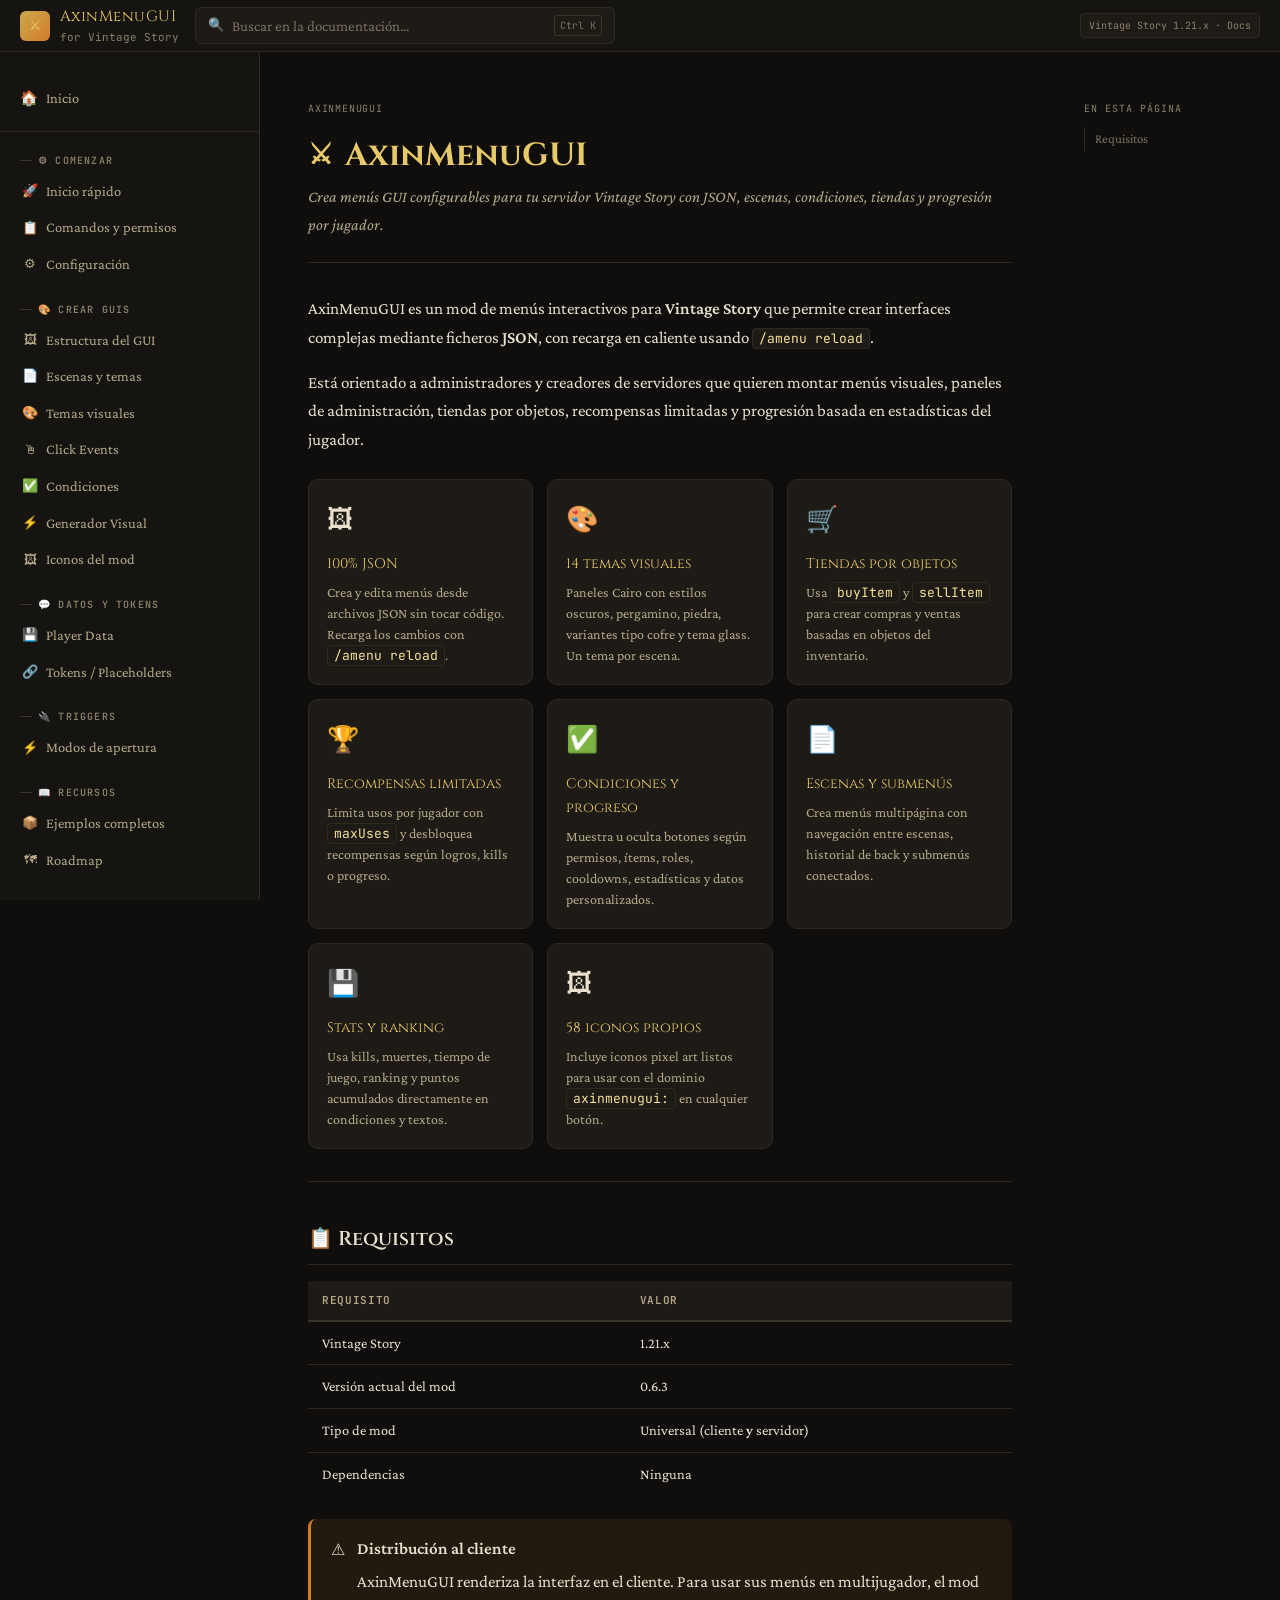
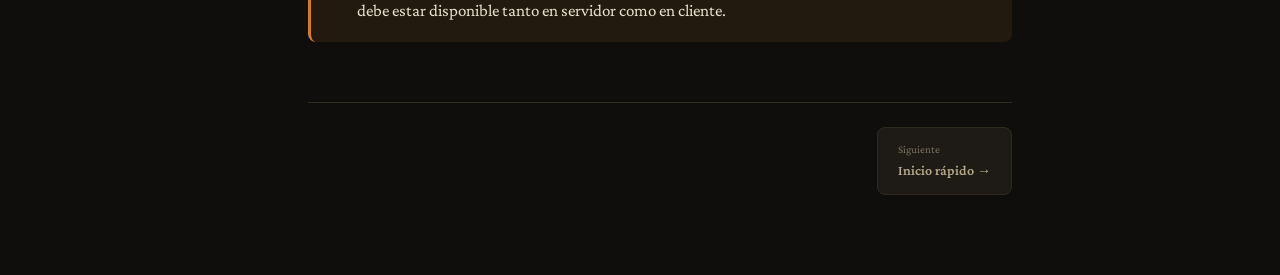
==== commit ba93db83: "Add files via upload" ====
--- a/index.html
+++ b/index.html
@@ -3,7 +3,7 @@
 <head>
 <meta charset="UTF-8">
 <meta name="viewport" content="width=device-width, initial-scale=1.0">
-<title>AxinMenuGUI — Documentación v0.6.0</title>
+<title>AxinMenuGUI — Documentación</title>
 <style>
 @import url('https://fonts.googleapis.com/css2?family=JetBrains+Mono:wght@400;600&family=Cinzel:wght@600;700&family=Crimson+Pro:ital,wght@0,300;0,400;0,600;1,300;1,400&display=swap');
 
@@ -143,14 +143,14 @@
 <header id="header">
   <a class="logo" href="#" onclick="showPage('home')">
     <div class="logo-icon">⚔</div>
-    <div><div class="logo-text">AxinMenuGUI</div><div class="logo-sub">for VintageStory</div></div>
+    <div><div class="logo-text">AxinMenuGUI</div><div class="logo-sub">for Vintage Story</div></div>
   </a>
   <div class="header-search">
     <span style="color:var(--stone);font-size:13px">🔍</span>
     <input type="text" placeholder="Buscar en la documentación..." id="searchInput" onkeyup="handleSearch(event)">
     <span class="search-hint">Ctrl K</span>
   </div>
-  <div class="header-badge">M=4 · v0.6.0</div>
+  <div class="header-badge">Vintage Story 1.21.x · Docs</div>
 </header>
 
 <div id="layout">
@@ -176,8 +176,7 @@
     <div class="nav-section-title">💬 Datos y tokens</div>
     <a class="nav-link" onclick="showPage('playerdata')"><span class="nav-icon">💾</span> Player Data</a>
     <a class="nav-link" onclick="showPage('tokens')"><span class="nav-icon">🔗</span> Tokens / Placeholders</a>
-    <a class="nav-link" onclick="showPage('chatfetcher')"><span class="nav-icon">💬</span> Chat Fetcher</a>
-  </div>
+</div>
   <div class="nav-section">
     <div class="nav-section-title">🔌 Triggers</div>
     <a class="nav-link" onclick="showPage('triggers')"><span class="nav-icon">⚡</span> Modos de apertura</a>
@@ -186,8 +185,7 @@
     <div class="nav-section-title">📖 Recursos</div>
     <a class="nav-link" onclick="showPage('examples')"><span class="nav-icon">📦</span> Ejemplos completos</a>
     <a class="nav-link" onclick="showPage('roadmap')"><span class="nav-icon">🗺</span> Roadmap</a>
-    <a class="nav-link" onclick="showPage('vs-diff')"><span class="nav-icon">⚔</span> vs GUIPlus (MC)</a>
-  </div>
+</div>
 </nav>
 
 <div id="content-wrap">
@@ -197,29 +195,29 @@
 <div class="page active" id="page-home">
   <div class="breadcrumb">AxinMenuGUI</div>
   <h1><span class="h1-icon">⚔</span> AxinMenuGUI</h1>
-  <p class="page-subtitle">Crea menús GUI completamente configurables para tu servidor VintageStory — sin escribir código.</p>
-  <p>AxinMenuGUI es un mod de menús interactivos para <strong>VintageStory</strong> que permite a los administradores construir menús complejos y multipágina mediante ficheros <strong>JSON</strong>. Sin programar, sin reiniciar el servidor.</p>
-  <p>Inspirado en <em>GUIPlus</em> (Minecraft/Spigot), diseñado desde cero para la API de VintageStory y la metodología <strong>AXIN</strong>.</p>
+  <p class="page-subtitle">Crea menús GUI configurables para tu servidor Vintage Story con JSON, escenas, condiciones, tiendas y progresión por jugador.</p>
+  <p>AxinMenuGUI es un mod de menús interactivos para <strong>Vintage Story</strong> que permite crear interfaces complejas mediante ficheros <strong>JSON</strong>, con recarga en caliente usando <code>/amenu reload</code>.</p>
+  <p>Está orientado a administradores y creadores de servidores que quieren montar menús visuales, paneles de administración, tiendas por objetos, recompensas limitadas y progresión basada en estadísticas del jugador.</p>
   <div class="feat-grid">
-    <div class="feat-card"><div class="feat-card-icon">🖼</div><div class="feat-card-title">100% JSON</div><div class="feat-card-desc">Crea y edita menús con ficheros JSON. Recarga en caliente sin reiniciar con <code>/amenu reload</code>.</div></div>
-    <div class="feat-card"><div class="feat-card-icon">🎨</div><div class="feat-card-title">14 Temas visuales</div><div class="feat-card-desc">Paneles con colores personalizados: oscuros, pergamino, piedra, noche, cofre, cristal. Un tema por escena.</div></div>
-    <div class="feat-card"><div class="feat-card-icon">🖱</div><div class="feat-card-title">Click Events</div><div class="feat-card-desc">Mensajes, comandos, dar/quitar ítems, navegar entre escenas, abrir submenús y más.</div></div>
-    <div class="feat-card"><div class="feat-card-icon">✅</div><div class="feat-card-title">Condiciones</div><div class="feat-card-desc">Muestra u oculta botones según permisos, ítems en inventario, cooldowns y variables.</div></div>
-    <div class="feat-card"><div class="feat-card-icon">📄</div><div class="feat-card-title">Multi-escena</div><div class="feat-card-desc">Menús multipágina con navegación y tema visual diferente en cada escena.</div></div>
-    <div class="feat-card"><div class="feat-card-icon">💾</div><div class="feat-card-title">Player Stats</div><div class="feat-card-desc">Kills, muertes, tiempo de juego, puntos por mob. Ranking de jugadores con caché.</div></div>
-    <div class="feat-card"><div class="feat-card-icon">🔗</div><div class="feat-card-title">Tokens dinámicos</div><div class="feat-card-desc"><code>{player}</code>, <code>{stats.deaths}</code>, <code>{ranking.position}</code> y más en cualquier texto del menú.</div></div>
-    <div class="feat-card"><div class="feat-card-icon">🖼</div><div class="feat-card-title">58 Iconos propios</div><div class="feat-card-desc">Iconos pixel art 32×32 en el dominio <code>axinmenugui:</code> listos para usar en cualquier botón.</div></div>
+    <div class="feat-card"><div class="feat-card-icon">🖼</div><div class="feat-card-title">100% JSON</div><div class="feat-card-desc">Crea y edita menús desde archivos JSON sin tocar código. Recarga los cambios con <code>/amenu reload</code>.</div></div>
+    <div class="feat-card"><div class="feat-card-icon">🎨</div><div class="feat-card-title">14 temas visuales</div><div class="feat-card-desc">Paneles Cairo con estilos oscuros, pergamino, piedra, variantes tipo cofre y tema glass. Un tema por escena.</div></div>
+    <div class="feat-card"><div class="feat-card-icon">🛒</div><div class="feat-card-title">Tiendas por objetos</div><div class="feat-card-desc">Usa <code>buyItem</code> y <code>sellItem</code> para crear compras y ventas basadas en objetos del inventario.</div></div>
+    <div class="feat-card"><div class="feat-card-icon">🏆</div><div class="feat-card-title">Recompensas limitadas</div><div class="feat-card-desc">Limita usos por jugador con <code>maxUses</code> y desbloquea recompensas según logros, kills o progreso.</div></div>
+    <div class="feat-card"><div class="feat-card-icon">✅</div><div class="feat-card-title">Condiciones y progreso</div><div class="feat-card-desc">Muestra u oculta botones según permisos, ítems, roles, cooldowns, estadísticas y datos personalizados.</div></div>
+    <div class="feat-card"><div class="feat-card-icon">📄</div><div class="feat-card-title">Escenas y submenús</div><div class="feat-card-desc">Crea menús multipágina con navegación entre escenas, historial de back y submenús conectados.</div></div>
+    <div class="feat-card"><div class="feat-card-icon">💾</div><div class="feat-card-title">Stats y ranking</div><div class="feat-card-desc">Usa kills, muertes, tiempo de juego, ranking y puntos acumulados directamente en condiciones y textos.</div></div>
+    <div class="feat-card"><div class="feat-card-icon">🖼</div><div class="feat-card-title">58 iconos propios</div><div class="feat-card-desc">Incluye iconos pixel art listos para usar con el dominio <code>axinmenugui:</code> en cualquier botón.</div></div>
   </div>
   <hr>
   <h2>📋 Requisitos</h2>
   <div class="table-wrap"><table>
     <tr><th>Requisito</th><th>Valor</th></tr>
-    <tr><td>VintageStory</td><td>1.21.x+</td></tr>
-    <tr><td>Versión actual</td><td>0.6.0</td></tr>
+    <tr><td>Vintage Story</td><td>1.21.x</td></tr>
+    <tr><td>Versión actual del mod</td><td>0.6.3</td></tr>
     <tr><td>Tipo de mod</td><td>Universal (cliente <strong>y</strong> servidor)</td></tr>
-    <tr><td>Dependencias</td><td>Ninguna (mod standalone)</td></tr>
-  </table></div>
-  <div class="callout warn"><span class="callout-icon">⚠</span><div class="callout-body"><strong>Distribución al cliente — obligatoria</strong><p>AxinMenuGUI renderiza GUI en el cliente. Debe estar instalado en el cliente además del servidor.</p></div></div>
+    <tr><td>Dependencias</td><td>Ninguna</td></tr>
+  </table></div>
+  <div class="callout warn"><span class="callout-icon">⚠</span><div class="callout-body"><strong>Distribución al cliente</strong><p>AxinMenuGUI renderiza la interfaz en el cliente. Para usar sus menús en multijugador, el mod debe estar disponible tanto en servidor como en cliente.</p></div></div>
   <div class="page-nav"><div></div><a class="page-nav-btn" onclick="showPage('quickstart')"><div><span class="direction">Siguiente</span><span class="label">Inicio rápido →</span></div></a></div>
 </div>
 
@@ -230,12 +228,12 @@
   <p class="page-subtitle">Instala AxinMenuGUI y crea tu primer menú en minutos.</p>
   <h2>📥 Instalación</h2>
   <ol>
-    <li>Copia <code>AxinMenuGUI_v0.6.0.zip</code> en la carpeta <code>Mods/</code> del servidor.</li>
+    <li>Copia <code>AxinMenuGUI_v0.6.3.zip</code> en la carpeta <code>Mods/</code> del servidor.</li>
     <li>Reinicia el servidor. Se generan los ficheros de configuración y menús de ejemplo.</li>
     <li>Verifica en los logs: <code>[AxinMenuGUI] Alias registrado: /menu → 'ejemplo'</code></li>
     <li>Entra al juego y escribe <code>/menu</code> para ver el menú de ejemplo.</li>
   </ol>
-  <div class="callout tip"><span class="callout-icon">💡</span><div class="callout-body">El mod es <strong>Universal</strong>: también debe instalarse en el cliente.</div></div>
+  <div class="callout tip"><span class="callout-icon">💡</span><div class="callout-body">El mod es <strong>Universal</strong>: instala la misma versión en cliente y servidor para que la GUI se muestre correctamente.</div></div>
   <h2>📂 Ficheros generados</h2>
   <pre><code>ModConfig/AxinMenuGUI/
 ├── config.json             <span class="cmt"># Configuración global (idioma, killPoints, ranking)</span>
@@ -243,7 +241,7 @@
 │   ├── ejemplo.json        <span class="cmt"># Menú índice con submenús (/menu)</span>
 │   ├── ejemplo_jugador.json
 │   ├── ejemplo_stats.json
-│   ├── ejemplo_temas.json  <span class="cmt"># 13 escenas, un tema por pestaña (/temas)</span>
+│   ├── ejemplo_temas.json  <span class="cmt"># 13 escenas, una por tema (/temas)</span>
 │   └── ...
 └── playerdata/             <span class="cmt"># Stats por jugador (auto-generado)</span>
     └── {uid}.json</code></pre>
@@ -314,6 +312,7 @@
   <h1><span class="h1-icon">⚙</span> Configuración global</h1>
   <p class="page-subtitle">El fichero <code>config.json</code> se genera automáticamente al primer inicio.</p>
   <pre><span class="pre-label">ModConfig/AxinMenuGUI/config.json</span><code>{
+  <span class="key">"DocVersion"</span>: <span class="num">0.2</span>,
   <span class="key">"language"</span>: <span class="str">"en"</span>,
   <span class="key">"rankingSize"</span>: <span class="num">10</span>,
   <span class="key">"rankingField"</span>: <span class="str">"mobKillsHostilePoints"</span>,
@@ -716,7 +715,7 @@
   <span class="key">"maxStackSize"</span>: <span class="num">1</span>,
   <span class="key">"texture"</span>: { <span class="key">"base"</span>: <span class="str">"axinmenugui:item/menuicon-MINOMBRE"</span> }
 }</code></pre>
-  <div class="callout danger"><span class="callout-icon">🚨</span><div class="callout-body"><strong>El campo <code>texture</code> es OBLIGATORIO</strong><p>VintageStory no infiere la textura desde el código del ítem. Sin este campo el slot aparece negro aunque el PNG exista.</p></div></div>
+  <div class="callout danger"><span class="callout-icon">🚨</span><div class="callout-body"><strong>El campo <code>texture</code> es OBLIGATORIO</strong><p>Vintage Story no infiere la textura desde el código del ítem. Sin este campo el slot aparece negro aunque el PNG exista.</p></div></div>
   <ol start="4">
     <li>Reinicia el servidor. Usa el icono con: <code>"item": "axinmenugui:menuicon-MINOMBRE"</code></li>
   </ol>
@@ -782,18 +781,6 @@
   <div class="callout tip"><span class="callout-icon">💡</span><div class="callout-body">Los tokens se resuelven en el servidor antes de enviar el menú al cliente, por lo que son visibles directamente en el nombre y lore de los botones.</div></div>
   <div class="page-nav">
     <a class="page-nav-btn" onclick="showPage('playerdata')"><div><span class="direction">Anterior</span><span class="label">← Player Data</span></div></a>
-    <a class="page-nav-btn" onclick="showPage('chatfetcher')"><div><span class="direction">Siguiente</span><span class="label">Chat Fetcher →</span></div></a>
-  </div>
-</div>
-
-<!-- ═══════════════ CHAT FETCHER ═══════════════ -->
-<div class="page" id="page-chatfetcher">
-  <div class="breadcrumb">💬 DATOS <span class="sep">›</span> Chat Fetcher</div>
-  <h1><span class="h1-icon">💬</span> Chat Fetcher</h1>
-  <p class="page-subtitle">Solicita input al jugador vía chat. <span class="badge badge-wip">Fase 3</span></p>
-  <div class="callout warn"><span class="callout-icon">⚠</span><div class="callout-body">Chat Fetcher está planificado para la Fase 3 y aún no está implementado.</div></div>
-  <div class="page-nav">
-    <a class="page-nav-btn" onclick="showPage('tokens')"><div><span class="direction">Anterior</span><span class="label">← Tokens</span></div></a>
     <a class="page-nav-btn" onclick="showPage('triggers')"><div><span class="direction">Siguiente</span><span class="label">Triggers →</span></div></a>
   </div>
 </div>
@@ -807,13 +794,13 @@
     <tr><th>Trigger</th><th>Estado</th><th>Descripción</th></tr>
     <tr><td><code>/amenu open &lt;id&gt;</code></td><td><span class="badge badge-done">✅ RUN</span></td><td>Comando directo de admin.</td></tr>
     <tr><td><code>commandAlias</code></td><td><span class="badge badge-done">✅ RUN</span></td><td>Alias por menú: <code>/menu</code>, <code>/temas</code>, etc.</td></tr>
-    <tr><td>Ítem especial</td><td><span class="badge badge-wip">Fase 2</span></td><td>Clic derecho en un ítem configurado.</td></tr>
+    <tr><td>Ítem especial</td><td><span class="badge badge-wip">Pendiente</span></td><td>Apertura al interactuar con un ítem configurado. Sigue pendiente dentro de Fase 2.</td></tr>
     <tr><td>Hotkey</td><td><span class="badge badge-wip">Fase 3</span></td><td>Tecla configurable (ClientSide).</td></tr>
     <tr><td>onJoin</td><td><span class="badge badge-wip">Fase 3</span></td><td>Al conectarse al servidor.</td></tr>
-    <tr><td>claimZone</td><td><span class="badge badge-wip">Fase 3 (opcional)</span></td><td>Al entrar en una zona con flag.</td></tr>
-  </table></div>
-  <div class="page-nav">
-    <a class="page-nav-btn" onclick="showPage('chatfetcher')"><div><span class="direction">Anterior</span><span class="label">← Chat Fetcher</span></div></a>
+    <tr><td>claimZone</td><td><span class="badge badge-wip">Fase 3 (opcional)</span></td><td>Apertura al entrar en una zona o claim configurado.</td></tr>
+  </table></div>
+  <div class="page-nav">
+    <a class="page-nav-btn" onclick="showPage('tokens')"><div><span class="direction">Anterior</span><span class="label">← Tokens</span></div></a>
     <a class="page-nav-btn" onclick="showPage('examples')"><div><span class="direction">Siguiente</span><span class="label">Ejemplos →</span></div></a>
   </div>
 </div>
@@ -849,66 +836,44 @@
 <div class="page" id="page-roadmap">
   <div class="breadcrumb">📖 RECURSOS <span class="sep">›</span> Roadmap</div>
   <h1><span class="h1-icon">🗺</span> Roadmap</h1>
-  <p class="page-subtitle">Plan de desarrollo por fases del mod.</p>
+  <p class="page-subtitle">Estado funcional resumido para usuarios y administradores.</p>
   <div class="phase-list">
     <div class="phase-item">
       <div class="phase-num">1</div>
       <div class="phase-body">
-        <div class="phase-title">Fase 1 — MVP <span class="badge badge-v1" style="margin-left:8px">v0.1.x</span> <span class="badge badge-wip" style="margin-left:4px">EN CURSO</span></div>
-        <div class="phase-desc">✅ Estructura + modinfo · ✅ Carga menús JSON · ✅ GUI grid posicionado · ✅ Click events: message, closeGui, openGui, nextScene, previousScene, back, consoleCommand, playerCommand · ✅ commandAlias · ✅ 58 iconos personalizados · ✅ 7 menús de ejemplo embebidos · ✅ Repo Git + GitHub Pages · 🔲 Distribución al cliente</div>
+        <div class="phase-title">Fase 1 — MVP <span class="badge badge-v1" style="margin-left:8px">v0.1.x</span> <span class="badge badge-wip" style="margin-left:4px">AÚN ABIERTA</span></div>
+        <div class="phase-desc">Carga de menús JSON, GUI por slots, navegación entre escenas, comandos base, alias, 58 iconos, 7 menús de ejemplo y sistema de temas ya disponibles. La distribución al cliente sigue siendo requisito pendiente de cierre.</div>
       </div>
     </div>
     <div class="phase-item">
       <div class="phase-num">2</div>
       <div class="phase-body">
         <div class="phase-title">Fase 2 — Acciones y condiciones <span class="badge badge-v2" style="margin-left:8px">v0.2.x</span> <span class="badge badge-wip" style="margin-left:4px">EN CURSO</span></div>
-        <div class="phase-desc">✅ giveItem/takeItem/buyItem/sellItem · ✅ setVariable (matemáticas) · ✅ Condiciones: hasPrivilege, hasItem, hasRole, cooldownActive · ✅ hideOnFail · ✅ PlayerStats (kills, tiempo, muertes, ranking) · ✅ 14 temas Cairo (incluido glass y variantes cofre) · ✅ Theme por escena · 🔲 teleport · 🔲 Trigger por ítem</div>
+        <div class="phase-desc">Bloque 2.MEGA completado: tiendas por objetos, venta/compra, variables por jugador, cooldowns, <code>hideOnFail</code>, stats y ranking, <code>slot groups</code>, recompensas limitadas con <code>maxUses</code>, 14 temas visuales y theme por escena. Quedan pendientes <code>teleport</code> y trigger por ítem.</div>
       </div>
     </div>
     <div class="phase-item">
       <div class="phase-num">3</div>
       <div class="phase-body">
         <div class="phase-title">Fase 3 — Avanzado <span class="badge badge-v3" style="margin-left:8px">v0.3.x</span></div>
-        <div class="phase-desc">ChatFetcher · PlayerPicker · Trigger onJoin · Trigger hotkey · Trigger claimZone (integración AxinClaimsRules, opcional) · Sound events · Title events · Condición playerDataCompare</div>
+        <div class="phase-desc">Funciones previstas: apertura con hotkey, onJoin, claimZone opcional, sound events, title events y herramientas avanzadas de interacción.</div>
       </div>
     </div>
     <div class="phase-item">
       <div class="phase-num">4</div>
       <div class="phase-body">
         <div class="phase-title">Fase 4 — Editor en juego <span class="badge badge-wip" style="margin-left:8px">v1.0.0</span></div>
-        <div class="phase-desc">Interfaz visual de creación y edición de menús directamente en el juego · Vista previa en tiempo real · Generación automática de JSON</div>
+        <div class="phase-desc">Editor visual dentro del juego para crear y modificar menús con vista previa en tiempo real.</div>
       </div>
     </div>
   </div>
+  <div class="callout info"><span class="callout-icon">ℹ</span><div class="callout-body"><strong>Estado actual recomendado para usuarios</strong><p>La parte más madura del mod ahora mismo es la creación de menús JSON, escenas, tiendas por objetos, condiciones, stats/ranking, recompensas limitadas y temas visuales.</p></div></div>
   <div class="page-nav">
     <a class="page-nav-btn" onclick="showPage('examples')"><div><span class="direction">Anterior</span><span class="label">← Ejemplos</span></div></a>
-    <a class="page-nav-btn" onclick="showPage('vs-diff')"><div><span class="direction">Siguiente</span><span class="label">vs GUIPlus →</span></div></a>
-  </div>
-</div>
-
-<!-- ═══════════════ VS GUIPLUS ═══════════════ -->
-<div class="page" id="page-vs-diff">
-  <div class="breadcrumb">📖 RECURSOS <span class="sep">›</span> vs GUIPlus</div>
-  <h1><span class="h1-icon">⚔</span> AxinMenuGUI vs GUIPlus</h1>
-  <p class="page-subtitle">Diferencias y equivalencias entre los dos sistemas.</p>
-  <div class="table-wrap"><table>
-    <tr><th>GUIPlus (Minecraft)</th><th>AxinMenuGUI (VintageStory)</th><th>Nota</th></tr>
-    <tr><td>YAML</td><td>JSON</td><td>Estándar en VS</td></tr>
-    <tr><td>Inventario Chest</td><td><code>GuiDialog</code> con grid configurable</td><td>VS no tiene chest como GUI nativa</td></tr>
-    <tr><td>Temas de color limitados</td><td>14 temas Cairo personalizables</td><td>✅ Sistema propio completo</td></tr>
-    <tr><td><code>§</code> color codes</td><td>VTML — <code>&lt;font color="#FF8C00"&gt;texto&lt;/font&gt;</code></td><td>✅ Verificado en GuiDialog</td></tr>
-    <tr><td>Vault / economy</td><td>Player Data numérico + stats</td><td>No hay economy nativa en VS</td></tr>
-    <tr><td>PlaceholderAPI</td><td>Sistema de tokens <code>{token}</code></td><td>18+ tokens incluyendo stats y ranking</td></tr>
-    <tr><td>LuckPerms</td><td>Roles nativos VS (<code>hasRole</code>, <code>hasPrivilegeLevel</code>)</td><td>API nativa VS</td></tr>
-    <tr><td>Skull textures</td><td>58 iconos pixel art propios</td><td>Dominio <code>axinmenugui:</code></td></tr>
-    <tr><td>BungeeCord</td><td>No aplica</td><td>VS es standalone</td></tr>
-    <tr><td>In-game editor</td><td>Fase 4</td><td>Primero config 100% por JSON</td></tr>
-  </table></div>
-  <div class="page-nav">
-    <a class="page-nav-btn" onclick="showPage('roadmap')"><div><span class="direction">Anterior</span><span class="label">← Roadmap</span></div></a>
     <div></div>
   </div>
 </div>
+
 
 </main>
 
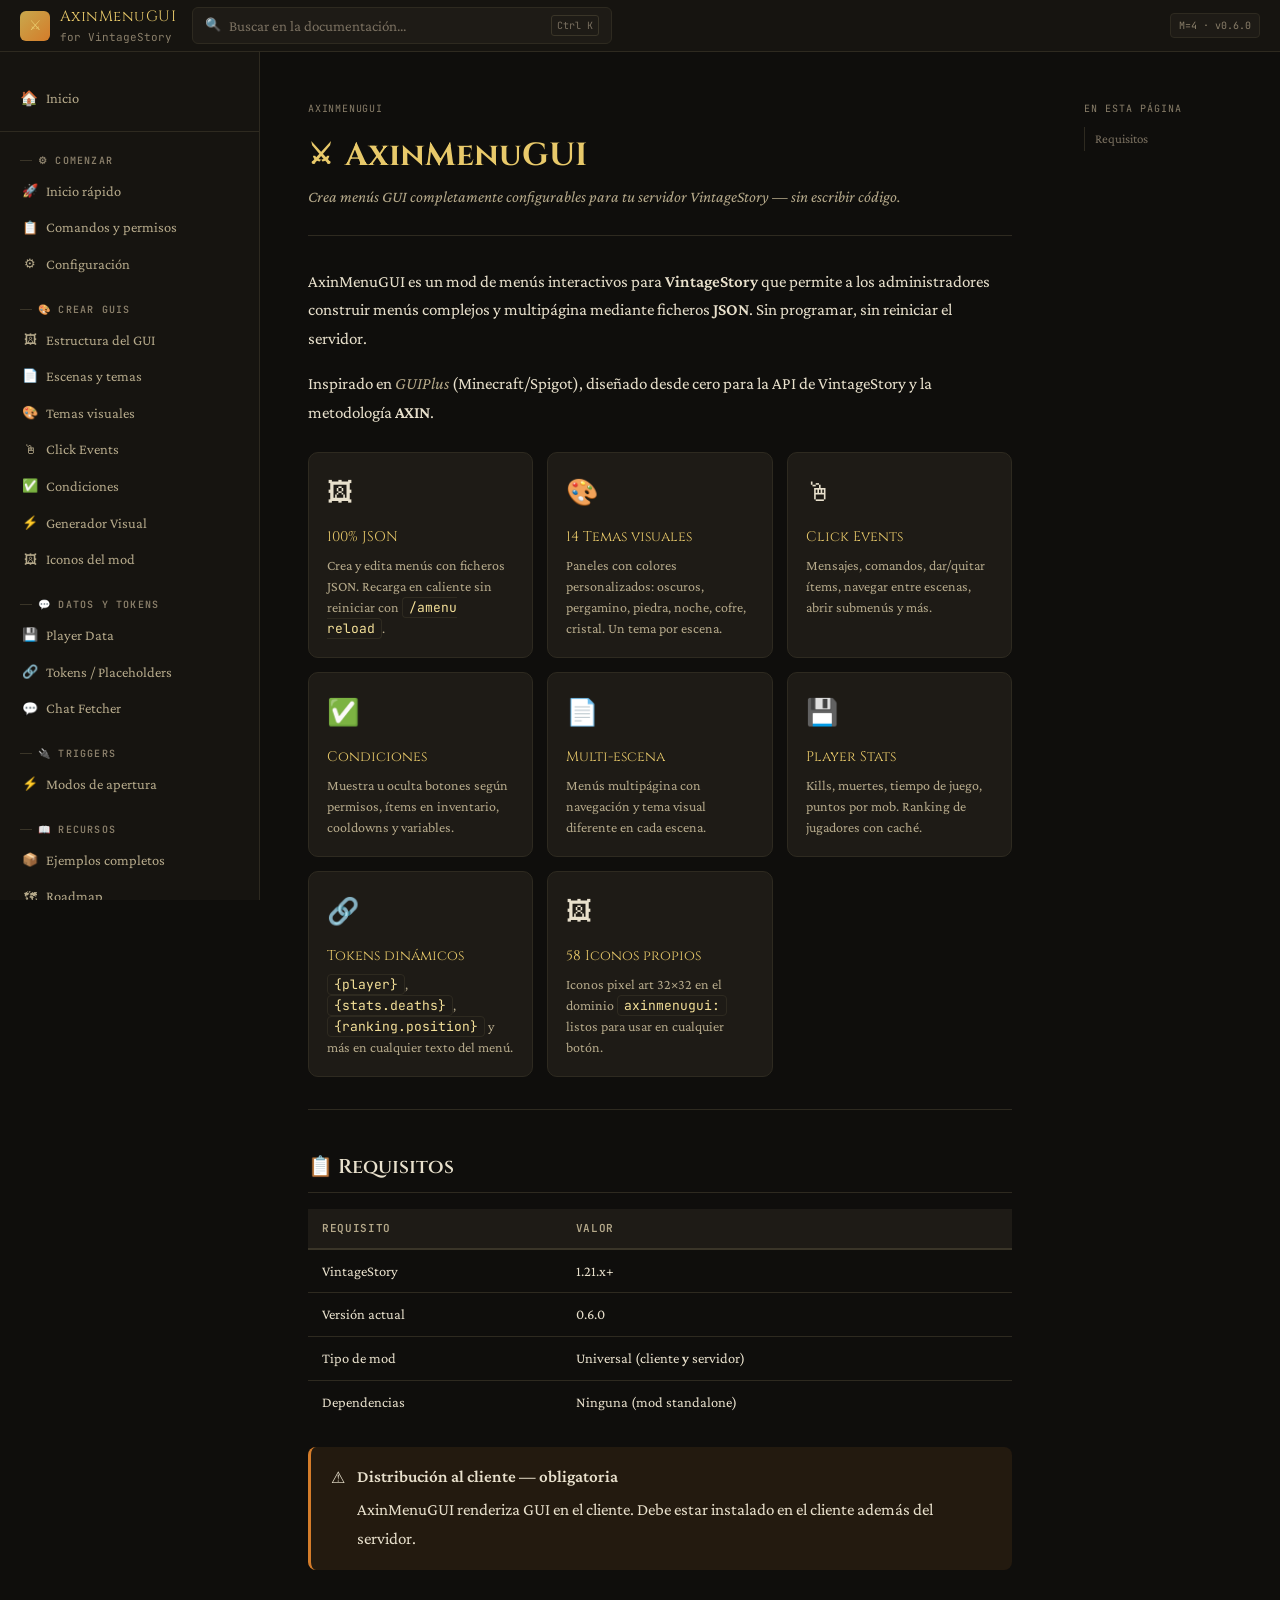
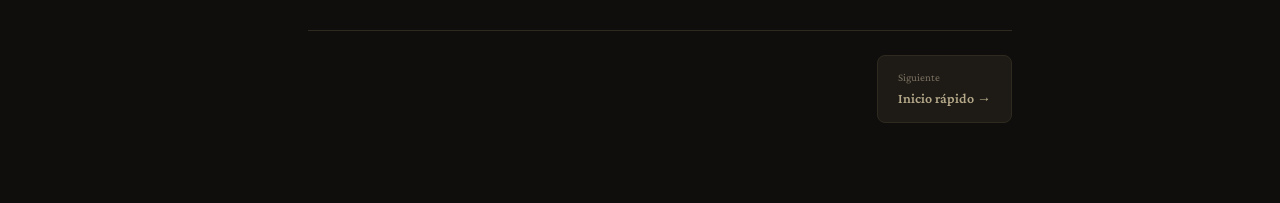
==== commit 7a6dbe01: "0.6.9 0.6.9" ====
--- a/index.html
+++ b/index.html
@@ -3,7 +3,7 @@
 <head>
 <meta charset="UTF-8">
 <meta name="viewport" content="width=device-width, initial-scale=1.0">
-<title>AxinMenuGUI — Documentación</title>
+<title>AxinMenuGUI — Documentación v0.6.0</title>
 <style>
 @import url('https://fonts.googleapis.com/css2?family=JetBrains+Mono:wght@400;600&family=Cinzel:wght@600;700&family=Crimson+Pro:ital,wght@0,300;0,400;0,600;1,300;1,400&display=swap');
 
@@ -143,14 +143,14 @@
 <header id="header">
   <a class="logo" href="#" onclick="showPage('home')">
     <div class="logo-icon">⚔</div>
-    <div><div class="logo-text">AxinMenuGUI</div><div class="logo-sub">for Vintage Story</div></div>
+    <div><div class="logo-text">AxinMenuGUI</div><div class="logo-sub">for VintageStory</div></div>
   </a>
   <div class="header-search">
     <span style="color:var(--stone);font-size:13px">🔍</span>
     <input type="text" placeholder="Buscar en la documentación..." id="searchInput" onkeyup="handleSearch(event)">
     <span class="search-hint">Ctrl K</span>
   </div>
-  <div class="header-badge">Vintage Story 1.21.x · Docs</div>
+  <div class="header-badge">M=4 · v0.6.0</div>
 </header>
 
 <div id="layout">
@@ -176,7 +176,8 @@
     <div class="nav-section-title">💬 Datos y tokens</div>
     <a class="nav-link" onclick="showPage('playerdata')"><span class="nav-icon">💾</span> Player Data</a>
     <a class="nav-link" onclick="showPage('tokens')"><span class="nav-icon">🔗</span> Tokens / Placeholders</a>
-</div>
+    <a class="nav-link" onclick="showPage('chatfetcher')"><span class="nav-icon">💬</span> Chat Fetcher</a>
+  </div>
   <div class="nav-section">
     <div class="nav-section-title">🔌 Triggers</div>
     <a class="nav-link" onclick="showPage('triggers')"><span class="nav-icon">⚡</span> Modos de apertura</a>
@@ -185,7 +186,8 @@
     <div class="nav-section-title">📖 Recursos</div>
     <a class="nav-link" onclick="showPage('examples')"><span class="nav-icon">📦</span> Ejemplos completos</a>
     <a class="nav-link" onclick="showPage('roadmap')"><span class="nav-icon">🗺</span> Roadmap</a>
-</div>
+    <a class="nav-link" onclick="showPage('vs-diff')"><span class="nav-icon">⚔</span> vs GUIPlus (MC)</a>
+  </div>
 </nav>
 
 <div id="content-wrap">
@@ -195,29 +197,29 @@
 <div class="page active" id="page-home">
   <div class="breadcrumb">AxinMenuGUI</div>
   <h1><span class="h1-icon">⚔</span> AxinMenuGUI</h1>
-  <p class="page-subtitle">Crea menús GUI configurables para tu servidor Vintage Story con JSON, escenas, condiciones, tiendas y progresión por jugador.</p>
-  <p>AxinMenuGUI es un mod de menús interactivos para <strong>Vintage Story</strong> que permite crear interfaces complejas mediante ficheros <strong>JSON</strong>, con recarga en caliente usando <code>/amenu reload</code>.</p>
-  <p>Está orientado a administradores y creadores de servidores que quieren montar menús visuales, paneles de administración, tiendas por objetos, recompensas limitadas y progresión basada en estadísticas del jugador.</p>
+  <p class="page-subtitle">Crea menús GUI completamente configurables para tu servidor VintageStory — sin escribir código.</p>
+  <p>AxinMenuGUI es un mod de menús interactivos para <strong>VintageStory</strong> que permite a los administradores construir menús complejos y multipágina mediante ficheros <strong>JSON</strong>. Sin programar, sin reiniciar el servidor.</p>
+  <p>Inspirado en <em>GUIPlus</em> (Minecraft/Spigot), diseñado desde cero para la API de VintageStory y la metodología <strong>AXIN</strong>.</p>
   <div class="feat-grid">
-    <div class="feat-card"><div class="feat-card-icon">🖼</div><div class="feat-card-title">100% JSON</div><div class="feat-card-desc">Crea y edita menús desde archivos JSON sin tocar código. Recarga los cambios con <code>/amenu reload</code>.</div></div>
-    <div class="feat-card"><div class="feat-card-icon">🎨</div><div class="feat-card-title">14 temas visuales</div><div class="feat-card-desc">Paneles Cairo con estilos oscuros, pergamino, piedra, variantes tipo cofre y tema glass. Un tema por escena.</div></div>
-    <div class="feat-card"><div class="feat-card-icon">🛒</div><div class="feat-card-title">Tiendas por objetos</div><div class="feat-card-desc">Usa <code>buyItem</code> y <code>sellItem</code> para crear compras y ventas basadas en objetos del inventario.</div></div>
-    <div class="feat-card"><div class="feat-card-icon">🏆</div><div class="feat-card-title">Recompensas limitadas</div><div class="feat-card-desc">Limita usos por jugador con <code>maxUses</code> y desbloquea recompensas según logros, kills o progreso.</div></div>
-    <div class="feat-card"><div class="feat-card-icon">✅</div><div class="feat-card-title">Condiciones y progreso</div><div class="feat-card-desc">Muestra u oculta botones según permisos, ítems, roles, cooldowns, estadísticas y datos personalizados.</div></div>
-    <div class="feat-card"><div class="feat-card-icon">📄</div><div class="feat-card-title">Escenas y submenús</div><div class="feat-card-desc">Crea menús multipágina con navegación entre escenas, historial de back y submenús conectados.</div></div>
-    <div class="feat-card"><div class="feat-card-icon">💾</div><div class="feat-card-title">Stats y ranking</div><div class="feat-card-desc">Usa kills, muertes, tiempo de juego, ranking y puntos acumulados directamente en condiciones y textos.</div></div>
-    <div class="feat-card"><div class="feat-card-icon">🖼</div><div class="feat-card-title">58 iconos propios</div><div class="feat-card-desc">Incluye iconos pixel art listos para usar con el dominio <code>axinmenugui:</code> en cualquier botón.</div></div>
+    <div class="feat-card"><div class="feat-card-icon">🖼</div><div class="feat-card-title">100% JSON</div><div class="feat-card-desc">Crea y edita menús con ficheros JSON. Recarga en caliente sin reiniciar con <code>/amenu reload</code>.</div></div>
+    <div class="feat-card"><div class="feat-card-icon">🎨</div><div class="feat-card-title">14 Temas visuales</div><div class="feat-card-desc">Paneles con colores personalizados: oscuros, pergamino, piedra, noche, cofre, cristal. Un tema por escena.</div></div>
+    <div class="feat-card"><div class="feat-card-icon">🖱</div><div class="feat-card-title">Click Events</div><div class="feat-card-desc">Mensajes, comandos, dar/quitar ítems, navegar entre escenas, abrir submenús y más.</div></div>
+    <div class="feat-card"><div class="feat-card-icon">✅</div><div class="feat-card-title">Condiciones</div><div class="feat-card-desc">Muestra u oculta botones según permisos, ítems en inventario, cooldowns y variables.</div></div>
+    <div class="feat-card"><div class="feat-card-icon">📄</div><div class="feat-card-title">Multi-escena</div><div class="feat-card-desc">Menús multipágina con navegación y tema visual diferente en cada escena.</div></div>
+    <div class="feat-card"><div class="feat-card-icon">💾</div><div class="feat-card-title">Player Stats</div><div class="feat-card-desc">Kills, muertes, tiempo de juego, puntos por mob. Ranking de jugadores con caché.</div></div>
+    <div class="feat-card"><div class="feat-card-icon">🔗</div><div class="feat-card-title">Tokens dinámicos</div><div class="feat-card-desc"><code>{player}</code>, <code>{stats.deaths}</code>, <code>{ranking.position}</code> y más en cualquier texto del menú.</div></div>
+    <div class="feat-card"><div class="feat-card-icon">🖼</div><div class="feat-card-title">58 Iconos propios</div><div class="feat-card-desc">Iconos pixel art 32×32 en el dominio <code>axinmenugui:</code> listos para usar en cualquier botón.</div></div>
   </div>
   <hr>
   <h2>📋 Requisitos</h2>
   <div class="table-wrap"><table>
     <tr><th>Requisito</th><th>Valor</th></tr>
-    <tr><td>Vintage Story</td><td>1.21.x</td></tr>
-    <tr><td>Versión actual del mod</td><td>0.6.3</td></tr>
+    <tr><td>VintageStory</td><td>1.21.x+</td></tr>
+    <tr><td>Versión actual</td><td>0.6.0</td></tr>
     <tr><td>Tipo de mod</td><td>Universal (cliente <strong>y</strong> servidor)</td></tr>
-    <tr><td>Dependencias</td><td>Ninguna</td></tr>
-  </table></div>
-  <div class="callout warn"><span class="callout-icon">⚠</span><div class="callout-body"><strong>Distribución al cliente</strong><p>AxinMenuGUI renderiza la interfaz en el cliente. Para usar sus menús en multijugador, el mod debe estar disponible tanto en servidor como en cliente.</p></div></div>
+    <tr><td>Dependencias</td><td>Ninguna (mod standalone)</td></tr>
+  </table></div>
+  <div class="callout warn"><span class="callout-icon">⚠</span><div class="callout-body"><strong>Distribución al cliente — obligatoria</strong><p>AxinMenuGUI renderiza GUI en el cliente. Debe estar instalado en el cliente además del servidor.</p></div></div>
   <div class="page-nav"><div></div><a class="page-nav-btn" onclick="showPage('quickstart')"><div><span class="direction">Siguiente</span><span class="label">Inicio rápido →</span></div></a></div>
 </div>
 
@@ -228,12 +230,12 @@
   <p class="page-subtitle">Instala AxinMenuGUI y crea tu primer menú en minutos.</p>
   <h2>📥 Instalación</h2>
   <ol>
-    <li>Copia <code>AxinMenuGUI_v0.6.3.zip</code> en la carpeta <code>Mods/</code> del servidor.</li>
+    <li>Copia <code>AxinMenuGUI_v0.6.0.zip</code> en la carpeta <code>Mods/</code> del servidor.</li>
     <li>Reinicia el servidor. Se generan los ficheros de configuración y menús de ejemplo.</li>
     <li>Verifica en los logs: <code>[AxinMenuGUI] Alias registrado: /menu → 'ejemplo'</code></li>
     <li>Entra al juego y escribe <code>/menu</code> para ver el menú de ejemplo.</li>
   </ol>
-  <div class="callout tip"><span class="callout-icon">💡</span><div class="callout-body">El mod es <strong>Universal</strong>: instala la misma versión en cliente y servidor para que la GUI se muestre correctamente.</div></div>
+  <div class="callout tip"><span class="callout-icon">💡</span><div class="callout-body">El mod es <strong>Universal</strong>: también debe instalarse en el cliente.</div></div>
   <h2>📂 Ficheros generados</h2>
   <pre><code>ModConfig/AxinMenuGUI/
 ├── config.json             <span class="cmt"># Configuración global (idioma, killPoints, ranking)</span>
@@ -241,7 +243,7 @@
 │   ├── ejemplo.json        <span class="cmt"># Menú índice con submenús (/menu)</span>
 │   ├── ejemplo_jugador.json
 │   ├── ejemplo_stats.json
-│   ├── ejemplo_temas.json  <span class="cmt"># 13 escenas, una por tema (/temas)</span>
+│   ├── ejemplo_temas.json  <span class="cmt"># 13 escenas, un tema por pestaña (/temas)</span>
 │   └── ...
 └── playerdata/             <span class="cmt"># Stats por jugador (auto-generado)</span>
     └── {uid}.json</code></pre>
@@ -312,7 +314,6 @@
   <h1><span class="h1-icon">⚙</span> Configuración global</h1>
   <p class="page-subtitle">El fichero <code>config.json</code> se genera automáticamente al primer inicio.</p>
   <pre><span class="pre-label">ModConfig/AxinMenuGUI/config.json</span><code>{
-  <span class="key">"DocVersion"</span>: <span class="num">0.2</span>,
   <span class="key">"language"</span>: <span class="str">"en"</span>,
   <span class="key">"rankingSize"</span>: <span class="num">10</span>,
   <span class="key">"rankingField"</span>: <span class="str">"mobKillsHostilePoints"</span>,
@@ -715,7 +716,7 @@
   <span class="key">"maxStackSize"</span>: <span class="num">1</span>,
   <span class="key">"texture"</span>: { <span class="key">"base"</span>: <span class="str">"axinmenugui:item/menuicon-MINOMBRE"</span> }
 }</code></pre>
-  <div class="callout danger"><span class="callout-icon">🚨</span><div class="callout-body"><strong>El campo <code>texture</code> es OBLIGATORIO</strong><p>Vintage Story no infiere la textura desde el código del ítem. Sin este campo el slot aparece negro aunque el PNG exista.</p></div></div>
+  <div class="callout danger"><span class="callout-icon">🚨</span><div class="callout-body"><strong>El campo <code>texture</code> es OBLIGATORIO</strong><p>VintageStory no infiere la textura desde el código del ítem. Sin este campo el slot aparece negro aunque el PNG exista.</p></div></div>
   <ol start="4">
     <li>Reinicia el servidor. Usa el icono con: <code>"item": "axinmenugui:menuicon-MINOMBRE"</code></li>
   </ol>
@@ -781,6 +782,18 @@
   <div class="callout tip"><span class="callout-icon">💡</span><div class="callout-body">Los tokens se resuelven en el servidor antes de enviar el menú al cliente, por lo que son visibles directamente en el nombre y lore de los botones.</div></div>
   <div class="page-nav">
     <a class="page-nav-btn" onclick="showPage('playerdata')"><div><span class="direction">Anterior</span><span class="label">← Player Data</span></div></a>
+    <a class="page-nav-btn" onclick="showPage('chatfetcher')"><div><span class="direction">Siguiente</span><span class="label">Chat Fetcher →</span></div></a>
+  </div>
+</div>
+
+<!-- ═══════════════ CHAT FETCHER ═══════════════ -->
+<div class="page" id="page-chatfetcher">
+  <div class="breadcrumb">💬 DATOS <span class="sep">›</span> Chat Fetcher</div>
+  <h1><span class="h1-icon">💬</span> Chat Fetcher</h1>
+  <p class="page-subtitle">Solicita input al jugador vía chat. <span class="badge badge-wip">Fase 3</span></p>
+  <div class="callout warn"><span class="callout-icon">⚠</span><div class="callout-body">Chat Fetcher está planificado para la Fase 3 y aún no está implementado.</div></div>
+  <div class="page-nav">
+    <a class="page-nav-btn" onclick="showPage('tokens')"><div><span class="direction">Anterior</span><span class="label">← Tokens</span></div></a>
     <a class="page-nav-btn" onclick="showPage('triggers')"><div><span class="direction">Siguiente</span><span class="label">Triggers →</span></div></a>
   </div>
 </div>
@@ -794,13 +807,13 @@
     <tr><th>Trigger</th><th>Estado</th><th>Descripción</th></tr>
     <tr><td><code>/amenu open &lt;id&gt;</code></td><td><span class="badge badge-done">✅ RUN</span></td><td>Comando directo de admin.</td></tr>
     <tr><td><code>commandAlias</code></td><td><span class="badge badge-done">✅ RUN</span></td><td>Alias por menú: <code>/menu</code>, <code>/temas</code>, etc.</td></tr>
-    <tr><td>Ítem especial</td><td><span class="badge badge-wip">Pendiente</span></td><td>Apertura al interactuar con un ítem configurado. Sigue pendiente dentro de Fase 2.</td></tr>
+    <tr><td>Ítem especial</td><td><span class="badge badge-wip">Fase 2</span></td><td>Clic derecho en un ítem configurado.</td></tr>
     <tr><td>Hotkey</td><td><span class="badge badge-wip">Fase 3</span></td><td>Tecla configurable (ClientSide).</td></tr>
     <tr><td>onJoin</td><td><span class="badge badge-wip">Fase 3</span></td><td>Al conectarse al servidor.</td></tr>
-    <tr><td>claimZone</td><td><span class="badge badge-wip">Fase 3 (opcional)</span></td><td>Apertura al entrar en una zona o claim configurado.</td></tr>
-  </table></div>
-  <div class="page-nav">
-    <a class="page-nav-btn" onclick="showPage('tokens')"><div><span class="direction">Anterior</span><span class="label">← Tokens</span></div></a>
+    <tr><td>claimZone</td><td><span class="badge badge-wip">Fase 3 (opcional)</span></td><td>Al entrar en una zona con flag.</td></tr>
+  </table></div>
+  <div class="page-nav">
+    <a class="page-nav-btn" onclick="showPage('chatfetcher')"><div><span class="direction">Anterior</span><span class="label">← Chat Fetcher</span></div></a>
     <a class="page-nav-btn" onclick="showPage('examples')"><div><span class="direction">Siguiente</span><span class="label">Ejemplos →</span></div></a>
   </div>
 </div>
@@ -836,44 +849,66 @@
 <div class="page" id="page-roadmap">
   <div class="breadcrumb">📖 RECURSOS <span class="sep">›</span> Roadmap</div>
   <h1><span class="h1-icon">🗺</span> Roadmap</h1>
-  <p class="page-subtitle">Estado funcional resumido para usuarios y administradores.</p>
+  <p class="page-subtitle">Plan de desarrollo por fases del mod.</p>
   <div class="phase-list">
     <div class="phase-item">
       <div class="phase-num">1</div>
       <div class="phase-body">
-        <div class="phase-title">Fase 1 — MVP <span class="badge badge-v1" style="margin-left:8px">v0.1.x</span> <span class="badge badge-wip" style="margin-left:4px">AÚN ABIERTA</span></div>
-        <div class="phase-desc">Carga de menús JSON, GUI por slots, navegación entre escenas, comandos base, alias, 58 iconos, 7 menús de ejemplo y sistema de temas ya disponibles. La distribución al cliente sigue siendo requisito pendiente de cierre.</div>
+        <div class="phase-title">Fase 1 — MVP <span class="badge badge-v1" style="margin-left:8px">v0.1.x</span> <span class="badge badge-wip" style="margin-left:4px">EN CURSO</span></div>
+        <div class="phase-desc">✅ Estructura + modinfo · ✅ Carga menús JSON · ✅ GUI grid posicionado · ✅ Click events: message, closeGui, openGui, nextScene, previousScene, back, consoleCommand, playerCommand · ✅ commandAlias · ✅ 58 iconos personalizados · ✅ 7 menús de ejemplo embebidos · ✅ Repo Git + GitHub Pages · 🔲 Distribución al cliente</div>
       </div>
     </div>
     <div class="phase-item">
       <div class="phase-num">2</div>
       <div class="phase-body">
         <div class="phase-title">Fase 2 — Acciones y condiciones <span class="badge badge-v2" style="margin-left:8px">v0.2.x</span> <span class="badge badge-wip" style="margin-left:4px">EN CURSO</span></div>
-        <div class="phase-desc">Bloque 2.MEGA completado: tiendas por objetos, venta/compra, variables por jugador, cooldowns, <code>hideOnFail</code>, stats y ranking, <code>slot groups</code>, recompensas limitadas con <code>maxUses</code>, 14 temas visuales y theme por escena. Quedan pendientes <code>teleport</code> y trigger por ítem.</div>
+        <div class="phase-desc">✅ giveItem/takeItem/buyItem/sellItem · ✅ setVariable (matemáticas) · ✅ Condiciones: hasPrivilege, hasItem, hasRole, cooldownActive · ✅ hideOnFail · ✅ PlayerStats (kills, tiempo, muertes, ranking) · ✅ 14 temas Cairo (incluido glass y variantes cofre) · ✅ Theme por escena · 🔲 teleport · 🔲 Trigger por ítem</div>
       </div>
     </div>
     <div class="phase-item">
       <div class="phase-num">3</div>
       <div class="phase-body">
         <div class="phase-title">Fase 3 — Avanzado <span class="badge badge-v3" style="margin-left:8px">v0.3.x</span></div>
-        <div class="phase-desc">Funciones previstas: apertura con hotkey, onJoin, claimZone opcional, sound events, title events y herramientas avanzadas de interacción.</div>
+        <div class="phase-desc">ChatFetcher · PlayerPicker · Trigger onJoin · Trigger hotkey · Trigger claimZone (integración AxinClaimsRules, opcional) · Sound events · Title events · Condición playerDataCompare</div>
       </div>
     </div>
     <div class="phase-item">
       <div class="phase-num">4</div>
       <div class="phase-body">
         <div class="phase-title">Fase 4 — Editor en juego <span class="badge badge-wip" style="margin-left:8px">v1.0.0</span></div>
-        <div class="phase-desc">Editor visual dentro del juego para crear y modificar menús con vista previa en tiempo real.</div>
+        <div class="phase-desc">Interfaz visual de creación y edición de menús directamente en el juego · Vista previa en tiempo real · Generación automática de JSON</div>
       </div>
     </div>
   </div>
-  <div class="callout info"><span class="callout-icon">ℹ</span><div class="callout-body"><strong>Estado actual recomendado para usuarios</strong><p>La parte más madura del mod ahora mismo es la creación de menús JSON, escenas, tiendas por objetos, condiciones, stats/ranking, recompensas limitadas y temas visuales.</p></div></div>
   <div class="page-nav">
     <a class="page-nav-btn" onclick="showPage('examples')"><div><span class="direction">Anterior</span><span class="label">← Ejemplos</span></div></a>
+    <a class="page-nav-btn" onclick="showPage('vs-diff')"><div><span class="direction">Siguiente</span><span class="label">vs GUIPlus →</span></div></a>
+  </div>
+</div>
+
+<!-- ═══════════════ VS GUIPLUS ═══════════════ -->
+<div class="page" id="page-vs-diff">
+  <div class="breadcrumb">📖 RECURSOS <span class="sep">›</span> vs GUIPlus</div>
+  <h1><span class="h1-icon">⚔</span> AxinMenuGUI vs GUIPlus</h1>
+  <p class="page-subtitle">Diferencias y equivalencias entre los dos sistemas.</p>
+  <div class="table-wrap"><table>
+    <tr><th>GUIPlus (Minecraft)</th><th>AxinMenuGUI (VintageStory)</th><th>Nota</th></tr>
+    <tr><td>YAML</td><td>JSON</td><td>Estándar en VS</td></tr>
+    <tr><td>Inventario Chest</td><td><code>GuiDialog</code> con grid configurable</td><td>VS no tiene chest como GUI nativa</td></tr>
+    <tr><td>Temas de color limitados</td><td>14 temas Cairo personalizables</td><td>✅ Sistema propio completo</td></tr>
+    <tr><td><code>§</code> color codes</td><td>VTML — <code>&lt;font color="#FF8C00"&gt;texto&lt;/font&gt;</code></td><td>✅ Verificado en GuiDialog</td></tr>
+    <tr><td>Vault / economy</td><td>Player Data numérico + stats</td><td>No hay economy nativa en VS</td></tr>
+    <tr><td>PlaceholderAPI</td><td>Sistema de tokens <code>{token}</code></td><td>18+ tokens incluyendo stats y ranking</td></tr>
+    <tr><td>LuckPerms</td><td>Roles nativos VS (<code>hasRole</code>, <code>hasPrivilegeLevel</code>)</td><td>API nativa VS</td></tr>
+    <tr><td>Skull textures</td><td>58 iconos pixel art propios</td><td>Dominio <code>axinmenugui:</code></td></tr>
+    <tr><td>BungeeCord</td><td>No aplica</td><td>VS es standalone</td></tr>
+    <tr><td>In-game editor</td><td>Fase 4</td><td>Primero config 100% por JSON</td></tr>
+  </table></div>
+  <div class="page-nav">
+    <a class="page-nav-btn" onclick="showPage('roadmap')"><div><span class="direction">Anterior</span><span class="label">← Roadmap</span></div></a>
     <div></div>
   </div>
 </div>
-
 
 </main>
 
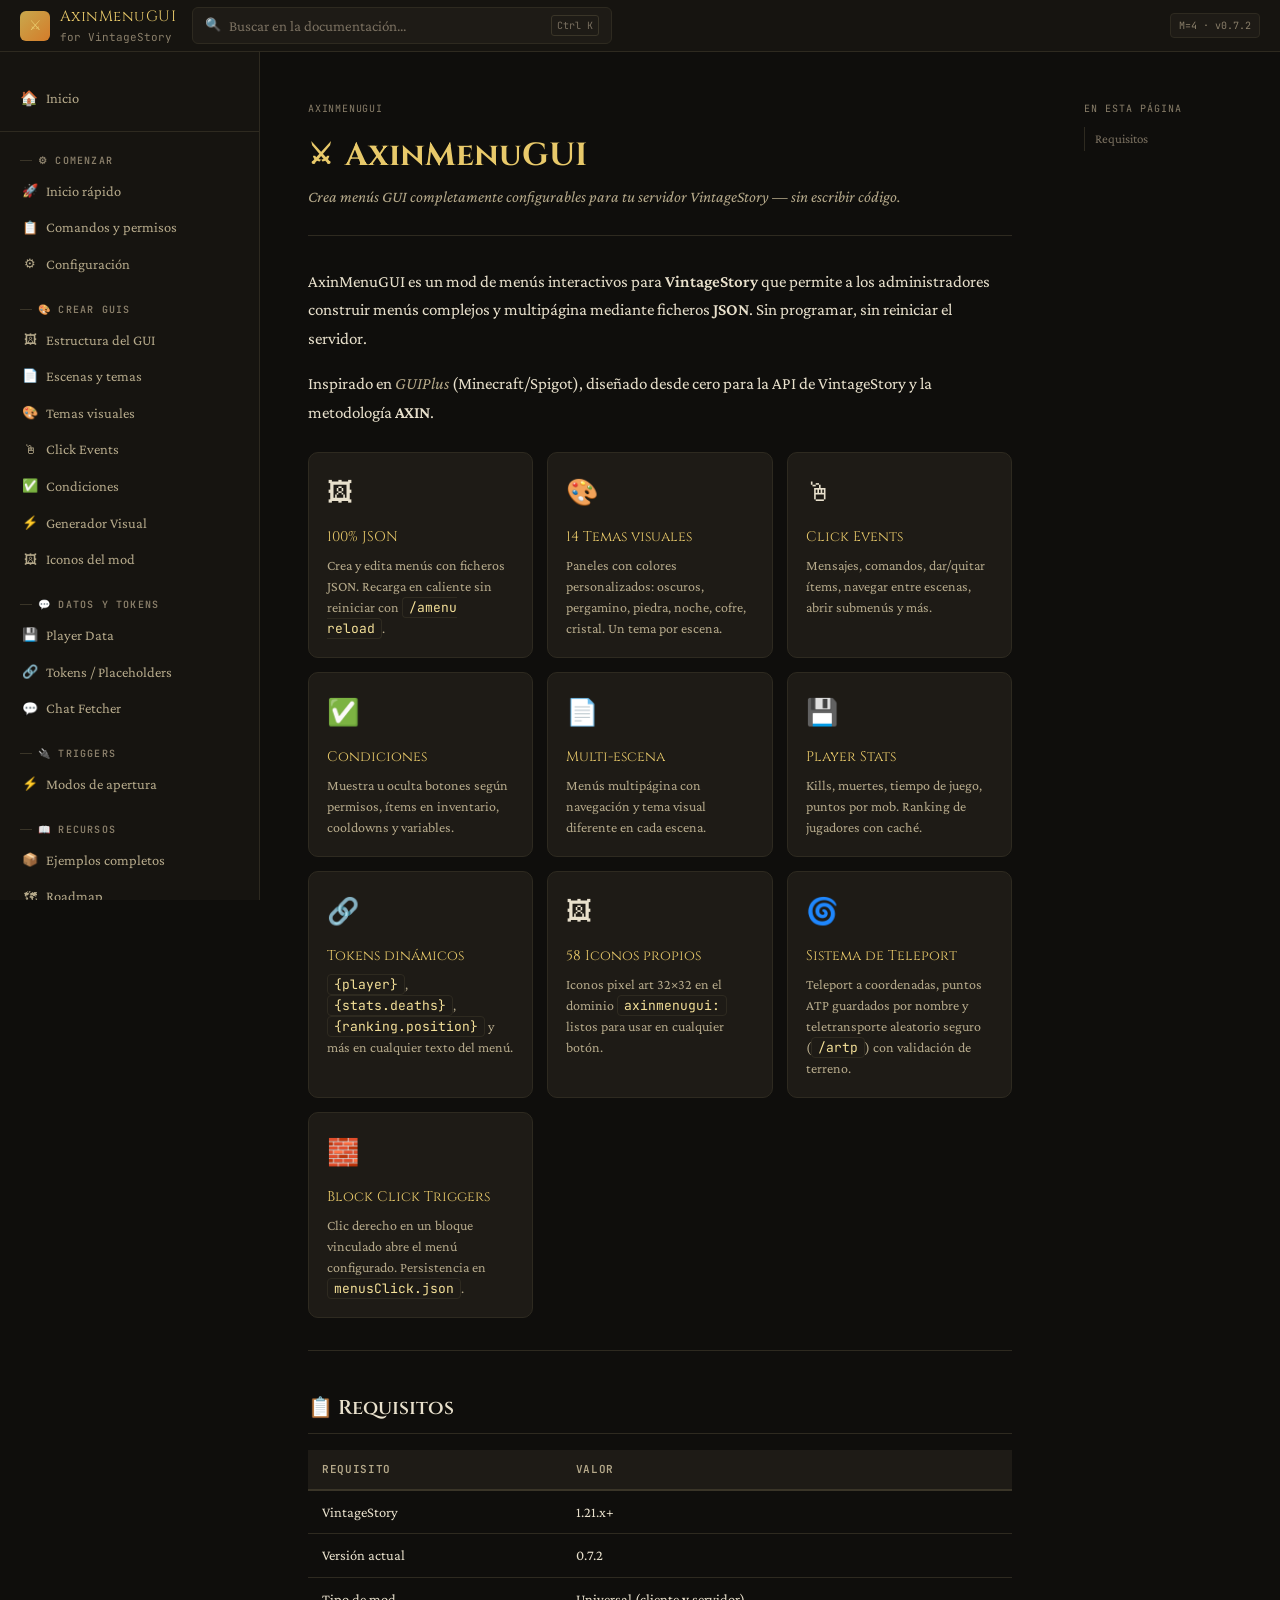
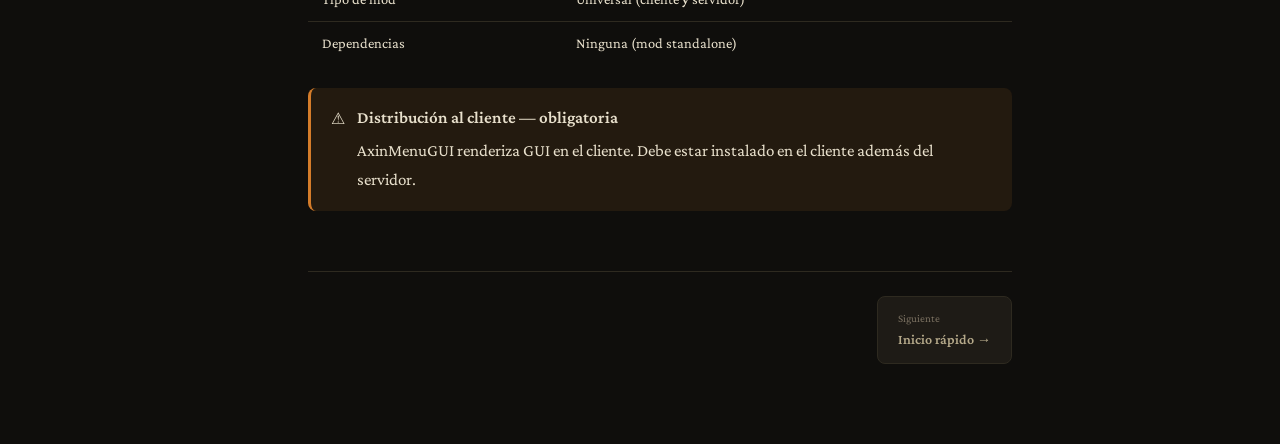
==== commit e12ca574: "docs(wiki): actualizar index.html a v0.7.2 con teleport, ATP, RTP y Block Click - Versión y badge: v" ====
--- a/index.html
+++ b/index.html
@@ -3,7 +3,7 @@
 <head>
 <meta charset="UTF-8">
 <meta name="viewport" content="width=device-width, initial-scale=1.0">
-<title>AxinMenuGUI — Documentación v0.6.0</title>
+<title>AxinMenuGUI — Documentación v0.7.2</title>
 <style>
 @import url('https://fonts.googleapis.com/css2?family=JetBrains+Mono:wght@400;600&family=Cinzel:wght@600;700&family=Crimson+Pro:ital,wght@0,300;0,400;0,600;1,300;1,400&display=swap');
 
@@ -150,7 +150,7 @@
     <input type="text" placeholder="Buscar en la documentación..." id="searchInput" onkeyup="handleSearch(event)">
     <span class="search-hint">Ctrl K</span>
   </div>
-  <div class="header-badge">M=4 · v0.6.0</div>
+  <div class="header-badge">M=4 · v0.7.2</div>
 </header>
 
 <div id="layout">
@@ -209,13 +209,15 @@
     <div class="feat-card"><div class="feat-card-icon">💾</div><div class="feat-card-title">Player Stats</div><div class="feat-card-desc">Kills, muertes, tiempo de juego, puntos por mob. Ranking de jugadores con caché.</div></div>
     <div class="feat-card"><div class="feat-card-icon">🔗</div><div class="feat-card-title">Tokens dinámicos</div><div class="feat-card-desc"><code>{player}</code>, <code>{stats.deaths}</code>, <code>{ranking.position}</code> y más en cualquier texto del menú.</div></div>
     <div class="feat-card"><div class="feat-card-icon">🖼</div><div class="feat-card-title">58 Iconos propios</div><div class="feat-card-desc">Iconos pixel art 32×32 en el dominio <code>axinmenugui:</code> listos para usar en cualquier botón.</div></div>
+    <div class="feat-card"><div class="feat-card-icon">🌀</div><div class="feat-card-title">Sistema de Teleport</div><div class="feat-card-desc">Teleport a coordenadas, puntos ATP guardados por nombre y teletransporte aleatorio seguro (<code>/artp</code>) con validación de terreno.</div></div>
+    <div class="feat-card"><div class="feat-card-icon">🧱</div><div class="feat-card-title">Block Click Triggers</div><div class="feat-card-desc">Clic derecho en un bloque vinculado abre el menú configurado. Persistencia en <code>menusClick.json</code>.</div></div>
   </div>
   <hr>
   <h2>📋 Requisitos</h2>
   <div class="table-wrap"><table>
     <tr><th>Requisito</th><th>Valor</th></tr>
     <tr><td>VintageStory</td><td>1.21.x+</td></tr>
-    <tr><td>Versión actual</td><td>0.6.0</td></tr>
+    <tr><td>Versión actual</td><td>0.7.2</td></tr>
     <tr><td>Tipo de mod</td><td>Universal (cliente <strong>y</strong> servidor)</td></tr>
     <tr><td>Dependencias</td><td>Ninguna (mod standalone)</td></tr>
   </table></div>
@@ -230,7 +232,7 @@
   <p class="page-subtitle">Instala AxinMenuGUI y crea tu primer menú en minutos.</p>
   <h2>📥 Instalación</h2>
   <ol>
-    <li>Copia <code>AxinMenuGUI_v0.6.0.zip</code> en la carpeta <code>Mods/</code> del servidor.</li>
+    <li>Copia <code>AxinMenuGUI_v0.7.2.zip</code> en la carpeta <code>Mods/</code> del servidor.</li>
     <li>Reinicia el servidor. Se generan los ficheros de configuración y menús de ejemplo.</li>
     <li>Verifica en los logs: <code>[AxinMenuGUI] Alias registrado: /menu → 'ejemplo'</code></li>
     <li>Entra al juego y escribe <code>/menu</code> para ver el menú de ejemplo.</li>
@@ -238,12 +240,14 @@
   <div class="callout tip"><span class="callout-icon">💡</span><div class="callout-body">El mod es <strong>Universal</strong>: también debe instalarse en el cliente.</div></div>
   <h2>📂 Ficheros generados</h2>
   <pre><code>ModConfig/AxinMenuGUI/
-├── config.json             <span class="cmt"># Configuración global (idioma, killPoints, ranking)</span>
+├── config.json             <span class="cmt"># Configuración global (idioma, killPoints, ranking, RTP)</span>
+├── adminteleports.json     <span class="cmt"># Puntos ATP guardados con /atp set (auto-generado)</span>
 ├── menus/                  <span class="cmt"># Tus ficheros JSON de menú</span>
 │   ├── ejemplo.json        <span class="cmt"># Menú índice con submenús (/menu)</span>
 │   ├── ejemplo_jugador.json
 │   ├── ejemplo_stats.json
 │   ├── ejemplo_temas.json  <span class="cmt"># 13 escenas, un tema por pestaña (/temas)</span>
+│   ├── ejemplo_tp.json     <span class="cmt"># Panel de teleport admin (ATP, RTP, waypoints)</span>
 │   └── ...
 └── playerdata/             <span class="cmt"># Stats por jugador (auto-generado)</span>
     └── {uid}.json</code></pre>
@@ -292,6 +296,25 @@
     <tr><td><code>/amenu ranking</code></td><td>chat</td><td>Muestra el ranking público.</td></tr>
     <tr><td><code>/&lt;alias&gt;</code></td><td>chat</td><td>Abre el menú con ese <code>commandAlias</code>.</td></tr>
   </table></div>
+  <h2>⚡ Teleport administrativo (ATP)</h2>
+  <p>Gestiona puntos de teletransporte guardados en el servidor. Todos requieren privilegio <code>controlserver</code>.</p>
+  <div class="table-wrap"><table>
+    <tr><th>Comando</th><th>Descripción</th></tr>
+    <tr><td><code>/atp set &lt;nombre&gt;</code></td><td>Guarda tu posición actual como punto ATP con ese nombre.</td></tr>
+    <tr><td><code>/atp setat &lt;nombre&gt; &lt;x&gt; &lt;y&gt; &lt;z&gt;</code></td><td>Guarda un ATP en coordenadas explícitas.</td></tr>
+    <tr><td><code>/atp go &lt;nombre&gt;</code></td><td>Teleport al punto ATP guardado.</td></tr>
+    <tr><td><code>/atp del &lt;nombre&gt;</code></td><td>Elimina un punto ATP.</td></tr>
+    <tr><td><code>/atp list</code></td><td>Lista todos los puntos ATP guardados.</td></tr>
+    <tr><td><code>/atp info &lt;nombre&gt;</code></td><td>Muestra coordenadas y metadatos del punto ATP.</td></tr>
+  </table></div>
+  <h2>🌀 Teletransporte aleatorio (RTP)</h2>
+  <p>Teletransporta al jugador a una posición aleatoria segura. Requiere privilegio <code>controlserver</code>.</p>
+  <div class="table-wrap"><table>
+    <tr><th>Comando</th><th>Descripción</th></tr>
+    <tr><td><code>/artp</code></td><td>RTP con radio mínimo y máximo definidos en <code>config.json</code>.</td></tr>
+    <tr><td><code>/artp &lt;min&gt; &lt;max&gt;</code></td><td>RTP con radio explícito. Acepta enteros o sufijo <code>k</code> (ej. <code>/artp 5k 10k</code>).</td></tr>
+  </table></div>
+  <div class="callout info"><span class="callout-icon">ℹ</span><div class="callout-body"><strong>Limitaciones del RTP</strong><p>La verificación de claims solo comprueba el punto exacto de aterrizaje (limitación de la API de VintageStory). Las story zones se aproximan por distancia al spawn. Verificado en mundo plano; se recomienda prueba adicional en mundos con relieve.</p></div></div>
   <h2>Output de /amenu player</h2>
   <pre><code>[AxinMenuGUI] Stats: elYandrack
   timeRealSeconds:       77  (1m 17s)
@@ -325,6 +348,15 @@
     <span class="key">"drifter-nightmare"</span>:     <span class="num">14.0</span>,
     <span class="key">"drifter-double-headed"</span>: <span class="num">20.0</span>
     <span class="cmt">// ... 29 mobs en total</span>
+  },
+  <span class="key">"randomTeleport"</span>: {
+    <span class="key">"defaultMin"</span>:          <span class="num">5000</span>,
+    <span class="key">"defaultMax"</span>:          <span class="num">10000</span>,
+    <span class="key">"maxAttempts"</span>:         <span class="num">40</span>,
+    <span class="key">"claimMargin"</span>:         <span class="num">128</span>,
+    <span class="key">"storyZoneMargin"</span>:     <span class="num">256</span>,
+    <span class="key">"forbidWater"</span>:         <span class="kw">true</span>,
+    <span class="key">"requireTwoAirBlocks"</span>: <span class="kw">true</span>
   }
 }</code></pre>
   <div class="table-wrap"><table>
@@ -333,6 +365,18 @@
     <tr><td><code>rankingSize</code></td><td>Número de jugadores en el ranking</td></tr>
     <tr><td><code>rankingField</code></td><td>Campo por el que se ordena: <code>mobKillsHostilePoints</code>, <code>deaths</code>, <code>playerKills</code>…</td></tr>
     <tr><td><code>killPoints</code></td><td>Puntos por tipo de mob hostil. Soporta lookup progresivo: <code>wolf-male-adult</code> → <code>wolf</code>.</td></tr>
+  </table></div>
+  <h2>🌀 Bloque randomTeleport</h2>
+  <p>Configuración del teletransporte aleatorio (<code>/artp</code> y click event <code>randomTeleport</code>).</p>
+  <div class="table-wrap"><table>
+    <tr><th>Campo</th><th>Default</th><th>Descripción</th></tr>
+    <tr><td><code>randomTeleport.defaultMin</code></td><td>5000</td><td>Radio mínimo por defecto al usar <code>/artp</code> sin argumentos.</td></tr>
+    <tr><td><code>randomTeleport.defaultMax</code></td><td>10000</td><td>Radio máximo por defecto al usar <code>/artp</code> sin argumentos.</td></tr>
+    <tr><td><code>randomTeleport.maxAttempts</code></td><td>40</td><td>Intentos máximos antes de cancelar la búsqueda de posición segura.</td></tr>
+    <tr><td><code>randomTeleport.claimMargin</code></td><td>128</td><td>Margen de claims. <em>Limitación de API: solo se comprueba el punto exacto de aterrizaje, no el perímetro.</em></td></tr>
+    <tr><td><code>randomTeleport.storyZoneMargin</code></td><td>256</td><td>Distancia mínima al spawn como proxy de story zones. No equivale a detección real de zonas de historia.</td></tr>
+    <tr><td><code>randomTeleport.forbidWater</code></td><td>true</td><td>Rechaza agua u otros líquidos como suelo de aterrizaje.</td></tr>
+    <tr><td><code>randomTeleport.requireTwoAirBlocks</code></td><td>true</td><td>Exige dos bloques de aire libres (pies y cabeza) en el punto de destino.</td></tr>
   </table></div>
   <div class="page-nav">
     <a class="page-nav-btn" onclick="showPage('commands')"><div><span class="direction">Anterior</span><span class="label">← Comandos</span></div></a>
@@ -561,7 +605,9 @@
     <tr><td><code>buyItem</code></td><td><span class="badge badge-v2">✅ IMPL</span></td><td>Compra: verifica coste + consume + entrega.</td></tr>
     <tr><td><code>sellItem</code></td><td><span class="badge badge-v2">✅ IMPL</span></td><td>Venta: verifica ítem + consume + entrega currency.</td></tr>
     <tr><td><code>setVariable</code></td><td><span class="badge badge-v2">✅ IMPL</span></td><td>Modifica un field del jugador (set/add/subtract/multiply/divide).</td></tr>
-    <tr><td><code>teleport</code></td><td><span class="badge badge-wip">🔲 stub</span></td><td>Teletransporta al jugador a coordenadas.</td></tr>
+    <tr><td><code>teleport</code></td><td><span class="badge badge-done">✅ RUN</span></td><td>Teletransporta al jugador a coordenadas fijas.</td></tr>
+    <tr><td><code>teleportSaved</code></td><td><span class="badge badge-done">✅ RUN</span></td><td>Teleport a un punto ATP guardado por nombre.</td></tr>
+    <tr><td><code>randomTeleport</code></td><td><span class="badge badge-done">✅ RUN</span></td><td>Teletransporte aleatorio seguro con validación de terreno.</td></tr>
   </table></div>
   <h2>Ejemplos de uso</h2>
   <pre><code><span class="cmt">// message</span>
@@ -580,7 +626,16 @@
 <span class="key">"ev"</span>: { <span class="key">"type"</span>: <span class="str">"giveItem"</span>, <span class="key">"itemCode"</span>: <span class="str">"game:ingot-iron"</span>, <span class="key">"quantity"</span>: <span class="num">5</span> }
 
 <span class="cmt">// setVariable</span>
-<span class="key">"ev"</span>: { <span class="key">"type"</span>: <span class="str">"setVariable"</span>, <span class="key">"field"</span>: <span class="str">"puntos"</span>, <span class="key">"op"</span>: <span class="str">"add"</span>, <span class="key">"value"</span>: <span class="num">10</span> }</code></pre>
+<span class="key">"ev"</span>: { <span class="key">"type"</span>: <span class="str">"setVariable"</span>, <span class="key">"field"</span>: <span class="str">"puntos"</span>, <span class="key">"op"</span>: <span class="str">"add"</span>, <span class="key">"value"</span>: <span class="num">10</span> }
+
+<span class="cmt">// teleport — coordenadas fijas separadas por coma</span>
+<span class="key">"ev"</span>: { <span class="key">"type"</span>: <span class="str">"teleport"</span>, <span class="key">"location"</span>: <span class="str">"0,150,0"</span> }
+
+<span class="cmt">// teleportSaved — usa un punto ATP guardado con /atp set</span>
+<span class="key">"ev"</span>: { <span class="key">"type"</span>: <span class="str">"teleportSaved"</span>, <span class="key">"target"</span>: <span class="str">"spawn"</span> }
+
+<span class="cmt">// randomTeleport — radios explícitos (0,0 usa defaults de config.json)</span>
+<span class="key">"ev"</span>: { <span class="key">"type"</span>: <span class="str">"randomTeleport"</span>, <span class="key">"radiusMin"</span>: <span class="num">1000</span>, <span class="key">"radiusMax"</span>: <span class="num">5000</span> }</code></pre>
   <div class="page-nav">
     <a class="page-nav-btn" onclick="showPage('themes')"><div><span class="direction">Anterior</span><span class="label">← Temas</span></div></a>
     <a class="page-nav-btn" onclick="showPage('conditions')"><div><span class="direction">Siguiente</span><span class="label">Condiciones →</span></div></a>
@@ -807,7 +862,9 @@
     <tr><th>Trigger</th><th>Estado</th><th>Descripción</th></tr>
     <tr><td><code>/amenu open &lt;id&gt;</code></td><td><span class="badge badge-done">✅ RUN</span></td><td>Comando directo de admin.</td></tr>
     <tr><td><code>commandAlias</code></td><td><span class="badge badge-done">✅ RUN</span></td><td>Alias por menú: <code>/menu</code>, <code>/temas</code>, etc.</td></tr>
-    <tr><td>Ítem especial</td><td><span class="badge badge-wip">Fase 2</span></td><td>Clic derecho en un ítem configurado.</td></tr>
+    <tr><td>Block Click Trigger</td><td><span class="badge badge-done">✅ RUN</span></td><td>Clic derecho en un bloque vinculado. Configuración guardada en <code>menusClick.json</code>.</td></tr>
+    <tr><td>Menús ATP/RTP</td><td><span class="badge badge-done">✅ RUN</span></td><td>Menús con click events de teleport o ATP, accesibles por alias propio.</td></tr>
+    <tr><td>Ítem especial</td><td><span class="badge badge-wip">Fase 2 — pendiente</span></td><td>Clic derecho en un ítem configurado (Bloque 2.7).</td></tr>
     <tr><td>Hotkey</td><td><span class="badge badge-wip">Fase 3</span></td><td>Tecla configurable (ClientSide).</td></tr>
     <tr><td>onJoin</td><td><span class="badge badge-wip">Fase 3</span></td><td>Al conectarse al servidor.</td></tr>
     <tr><td>claimZone</td><td><span class="badge badge-wip">Fase 3 (opcional)</span></td><td>Al entrar en una zona con flag.</td></tr>
@@ -822,23 +879,26 @@
 <div class="page" id="page-examples">
   <div class="breadcrumb">📖 RECURSOS <span class="sep">›</span> Ejemplos</div>
   <h1><span class="h1-icon">📦</span> Menús de ejemplo incluidos</h1>
-  <p class="page-subtitle">7 menús se generan automáticamente al instalar el mod.</p>
+  <p class="page-subtitle">8 menús se generan automáticamente al instalar el mod.</p>
+  <div class="callout tip"><span class="callout-icon">💡</span><div class="callout-body"><strong>Los menús de ejemplo se actualizan automáticamente</strong><p>A partir de la v0.7.2, los menús de ejemplo oficiales se sobreescriben en cada recarga del mod para mantenerse al día. Tus menús propios (con IDs distintos) nunca se ven afectados.</p></div></div>
   <div class="table-wrap"><table>
     <tr><th>ID</th><th>Alias</th><th>Descripción</th></tr>
-    <tr><td><code>ejemplo</code></td><td><code>/menu</code></td><td>Índice con 4 submenús navegables (openGui + back)</td></tr>
+    <tr><td><code>ejemplo</code></td><td><code>/menu</code></td><td>Índice con submenús navegables (openGui + back). Incluye acceso al panel TP si eres admin.</td></tr>
     <tr><td><code>ejemplo_jugador</code></td><td>—</td><td>Datos del jugador: nombre, pos, modo, UID</td></tr>
     <tr><td><code>ejemplo_stats</code></td><td>—</td><td>Estadísticas completas + ranking</td></tr>
     <tr><td><code>ejemplo_tienda</code></td><td>—</td><td>Tienda demo con giveItem (solo admins)</td></tr>
     <tr><td><code>ejemplo_admin</code></td><td>—</td><td>Panel admin: reload, list, info, open</td></tr>
     <tr><td><code>ejemplo_temas</code></td><td><code>/temas</code></td><td>13 escenas, 1 por tema visual. Todo en 1 JSON.</td></tr>
     <tr><td><code>ejemplo_multitema</code></td><td><code>/multitema</code></td><td>Demo de theme por escena (7 temas en 1 menú)</td></tr>
+    <tr><td><code>ejemplo_tp</code></td><td>—</td><td>Panel de teleport admin: lista ATP, RTP con distintos radios, waypoints personales (solo admins)</td></tr>
   </table></div>
   <h2>Navegación del menú principal</h2>
   <pre><code>/menu → ejemplo.json (índice)
     ├── Sobre ti     → ejemplo_jugador.json  [← Volver]
     ├── Estadísticas → ejemplo_stats.json    [← Volver]
     ├── Tienda       → ejemplo_tienda.json
-    └── Panel Admin  → ejemplo_admin.json    (oculto si no es admin)</code></pre>
+    ├── Panel Admin  → ejemplo_admin.json    (oculto si no es admin)
+    └── Teleport TP  → ejemplo_tp.json       (oculto si no es admin)</code></pre>
   <div class="page-nav">
     <a class="page-nav-btn" onclick="showPage('triggers')"><div><span class="direction">Anterior</span><span class="label">← Triggers</span></div></a>
     <a class="page-nav-btn" onclick="showPage('roadmap')"><div><span class="direction">Siguiente</span><span class="label">Roadmap →</span></div></a>
@@ -852,23 +912,27 @@
   <p class="page-subtitle">Plan de desarrollo por fases del mod.</p>
   <div class="phase-list">
     <div class="phase-item">
-      <div class="phase-num">1</div>
+      <div class="phase-num" style="border-color:var(--green);color:var(--green)">1</div>
       <div class="phase-body">
-        <div class="phase-title">Fase 1 — MVP <span class="badge badge-v1" style="margin-left:8px">v0.1.x</span> <span class="badge badge-wip" style="margin-left:4px">EN CURSO</span></div>
-        <div class="phase-desc">✅ Estructura + modinfo · ✅ Carga menús JSON · ✅ GUI grid posicionado · ✅ Click events: message, closeGui, openGui, nextScene, previousScene, back, consoleCommand, playerCommand · ✅ commandAlias · ✅ 58 iconos personalizados · ✅ 7 menús de ejemplo embebidos · ✅ Repo Git + GitHub Pages · 🔲 Distribución al cliente</div>
+        <div class="phase-title">Fase 1 — MVP <span class="badge badge-done" style="margin-left:8px">✅ CERRADA</span></div>
+        <div class="phase-desc">✅ Estructura + modinfo · ✅ Carga menús JSON · ✅ GUI grid posicionado · ✅ Click events: message, closeGui, openGui, nextScene, previousScene, back, consoleCommand, playerCommand · ✅ commandAlias · ✅ 58 iconos personalizados · ✅ 8 menús de ejemplo embebidos · ✅ Block Click Triggers · ✅ Distribución cliente verificada ingame</div>
       </div>
     </div>
     <div class="phase-item">
-      <div class="phase-num">2</div>
+      <div class="phase-num" style="border-color:var(--amber);color:var(--amber)">2</div>
       <div class="phase-body">
-        <div class="phase-title">Fase 2 — Acciones y condiciones <span class="badge badge-v2" style="margin-left:8px">v0.2.x</span> <span class="badge badge-wip" style="margin-left:4px">EN CURSO</span></div>
-        <div class="phase-desc">✅ giveItem/takeItem/buyItem/sellItem · ✅ setVariable (matemáticas) · ✅ Condiciones: hasPrivilege, hasItem, hasRole, cooldownActive · ✅ hideOnFail · ✅ PlayerStats (kills, tiempo, muertes, ranking) · ✅ 14 temas Cairo (incluido glass y variantes cofre) · ✅ Theme por escena · 🔲 teleport · 🔲 Trigger por ítem</div>
+        <div class="phase-title">Fase 2 — Acciones y condiciones <span class="badge badge-wip" style="margin-left:8px">EN CURSO</span></div>
+        <div class="phase-desc">
+          ✅ giveItem/takeItem/buyItem/sellItem · ✅ setVariable (matemáticas) · ✅ Condiciones: hasPrivilege, hasItem, hasRole, cooldownActive · ✅ hideOnFail · ✅ PlayerStats (kills, tiempo, muertes, ranking) · ✅ 14 temas Cairo (glass y variantes cofre) · ✅ Theme por escena · ✅ Click event <code>teleport</code> (coordenadas) · ✅ ATP: <code>/atp set|setat|go|del|list|info</code> y click event <code>teleportSaved</code> · ✅ RTP: <code>/artp</code> y click event <code>randomTeleport</code> (verificado en mundo plano)
+          <br><br>
+          🔲 <strong>Pendiente:</strong> Trigger por ítem especial (Bloque 2.7) · RTP validado en mundo no plano · Revisión de no-regresión en buyItem dentro de menús TP
+        </div>
       </div>
     </div>
     <div class="phase-item">
       <div class="phase-num">3</div>
       <div class="phase-body">
-        <div class="phase-title">Fase 3 — Avanzado <span class="badge badge-v3" style="margin-left:8px">v0.3.x</span></div>
+        <div class="phase-title">Fase 3 — Avanzado</div>
         <div class="phase-desc">ChatFetcher · PlayerPicker · Trigger onJoin · Trigger hotkey · Trigger claimZone (integración AxinClaimsRules, opcional) · Sound events · Title events · Condición playerDataCompare</div>
       </div>
     </div>
